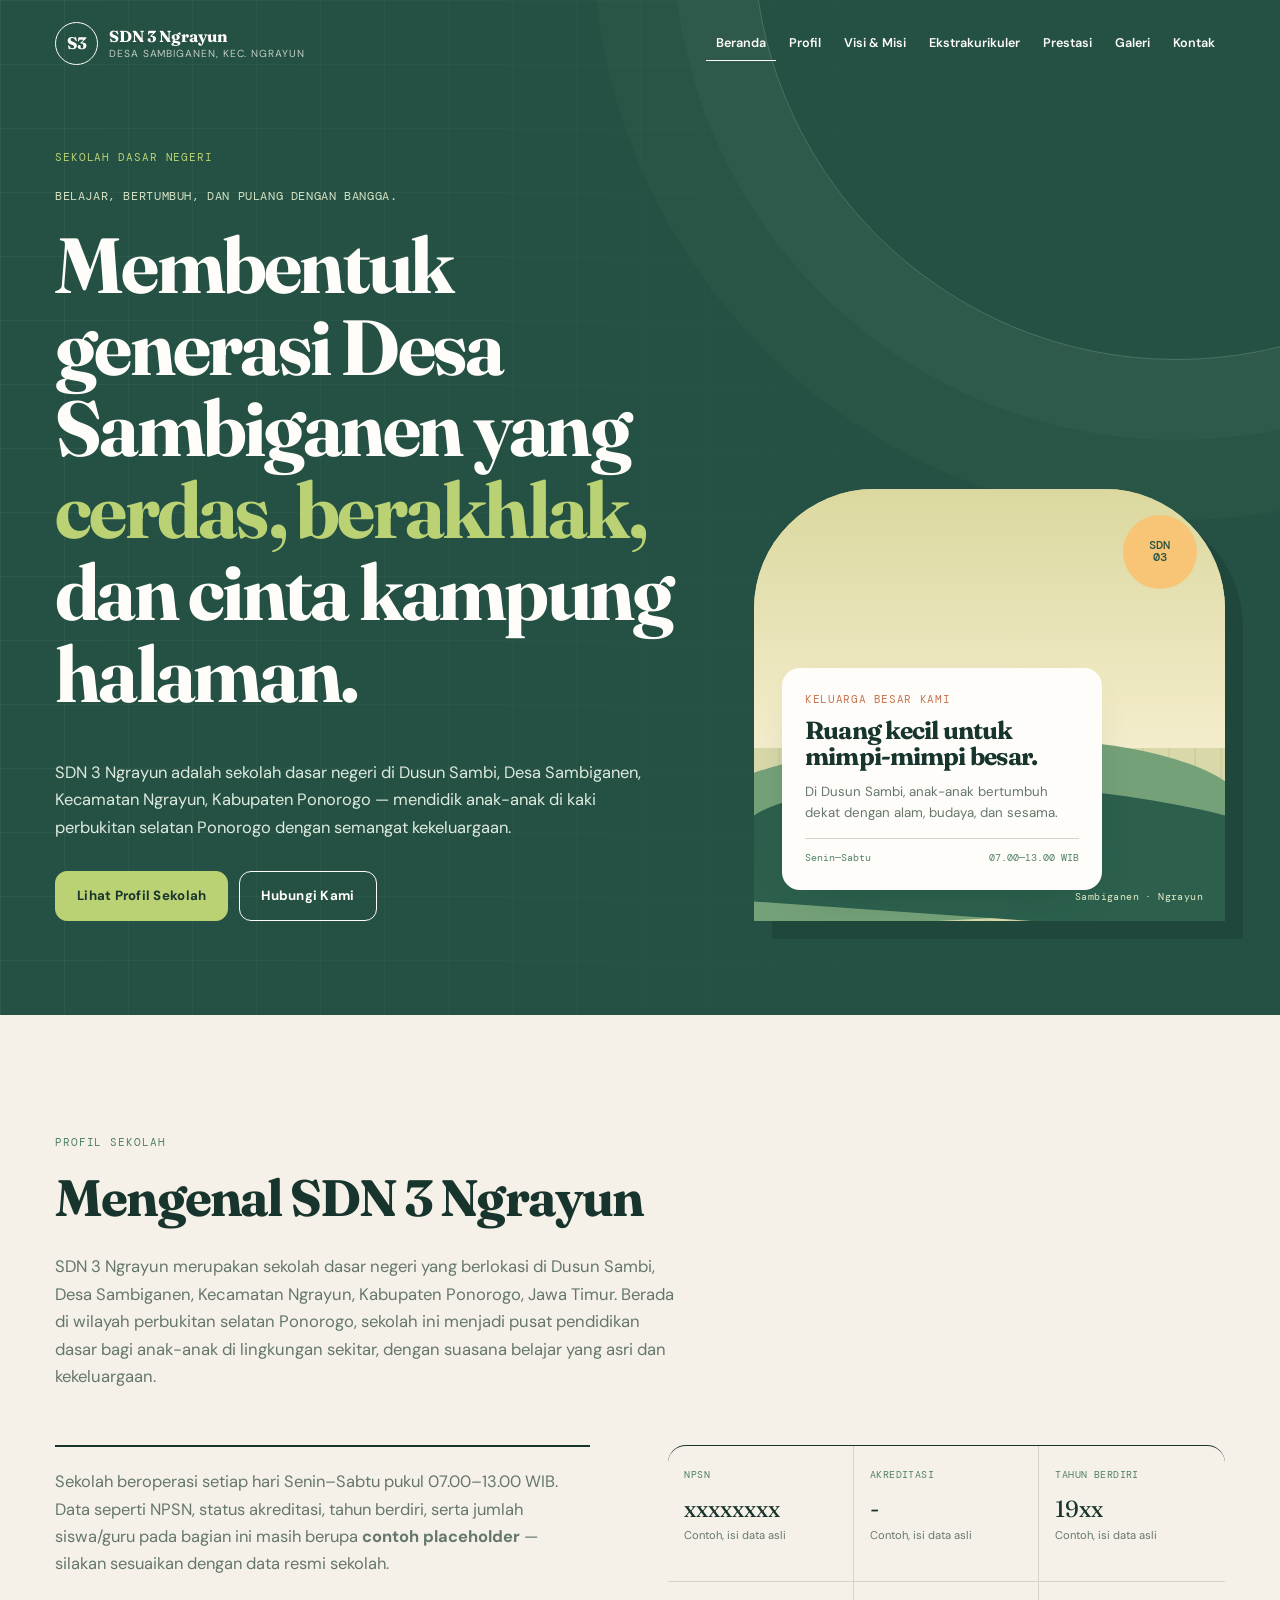
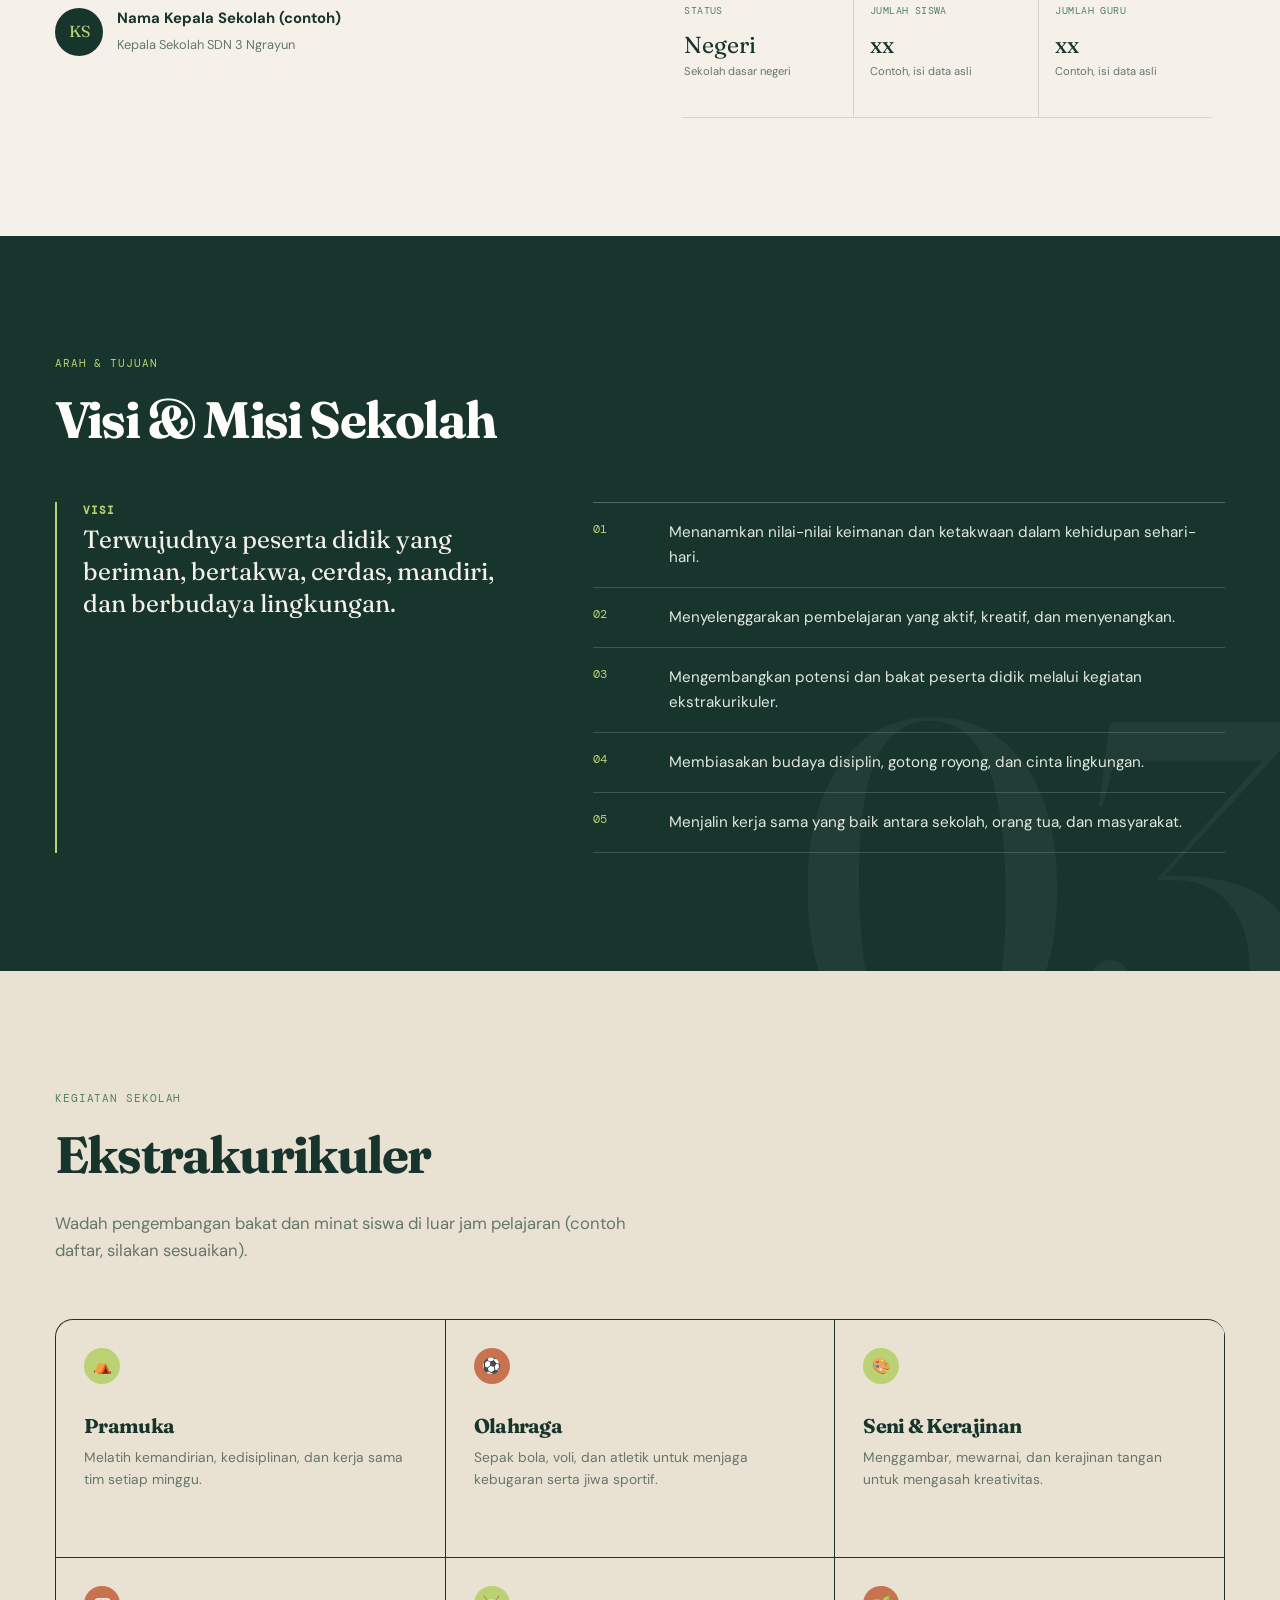
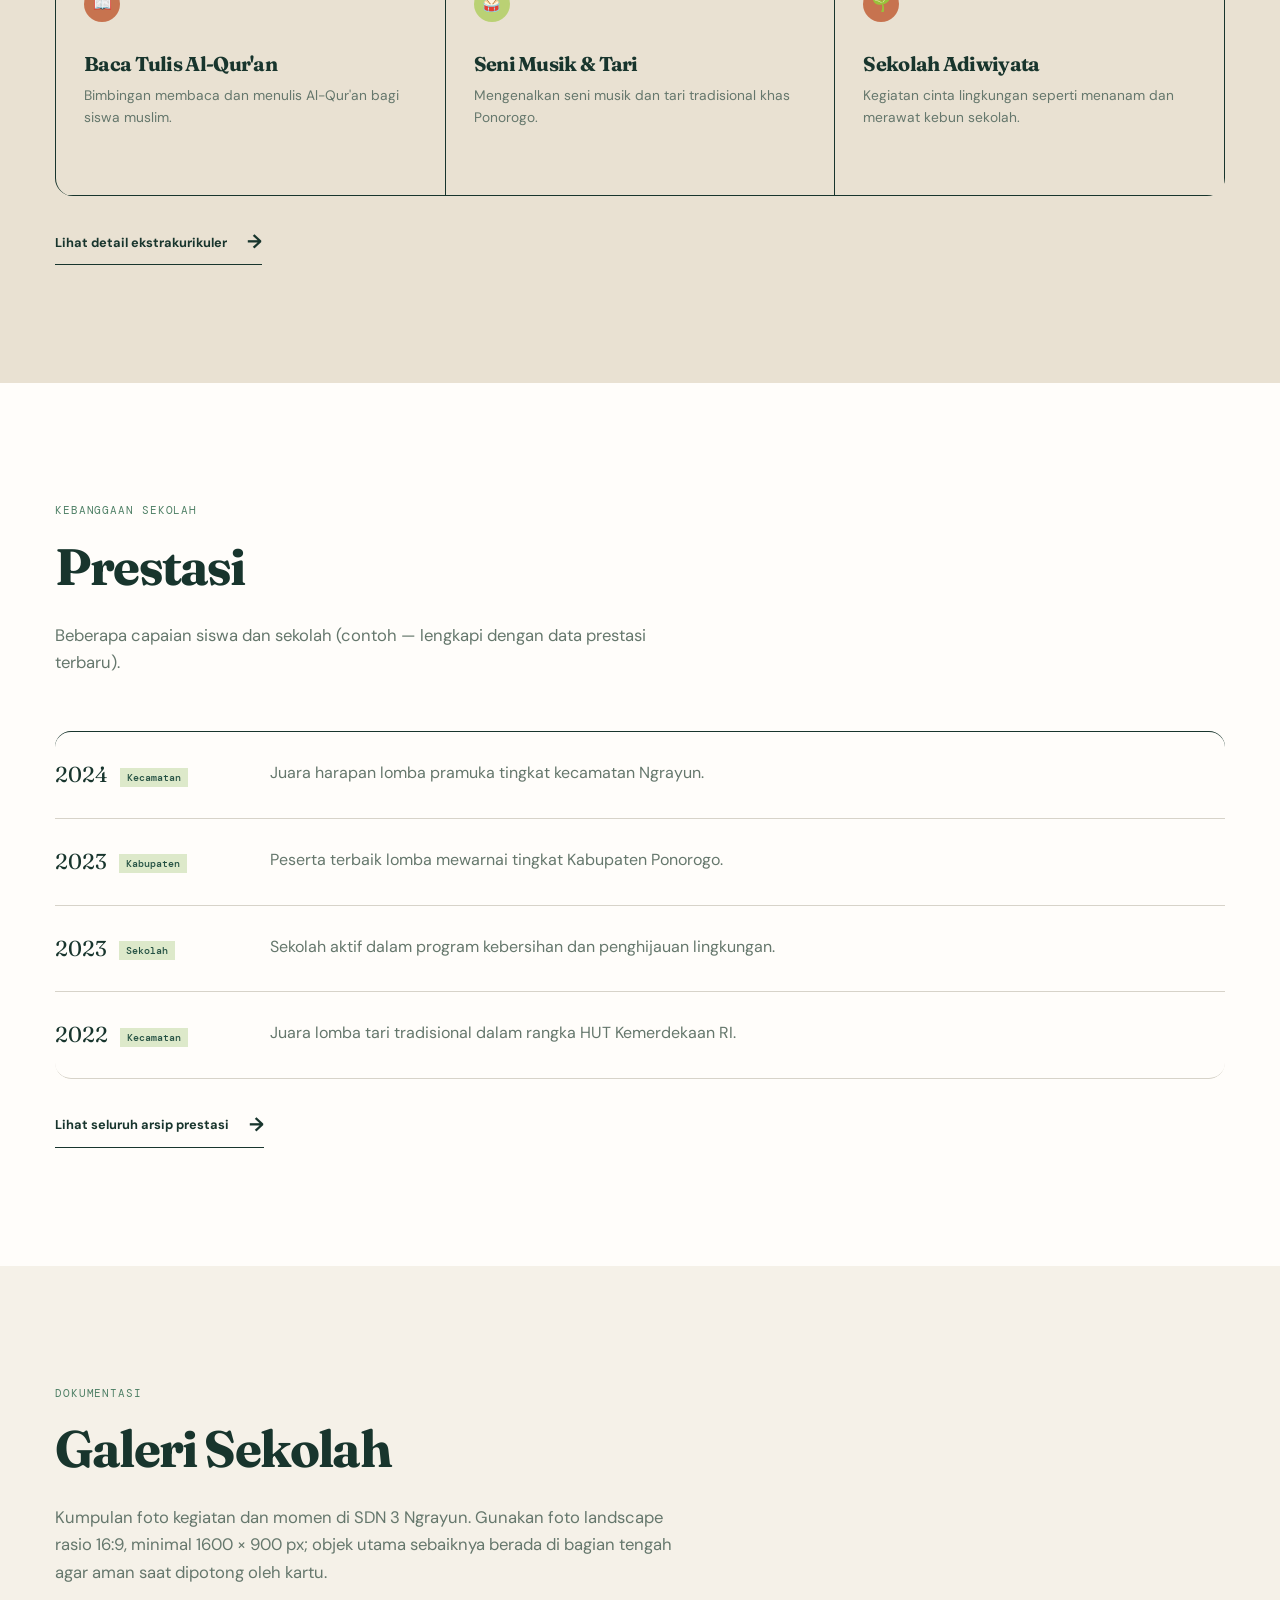
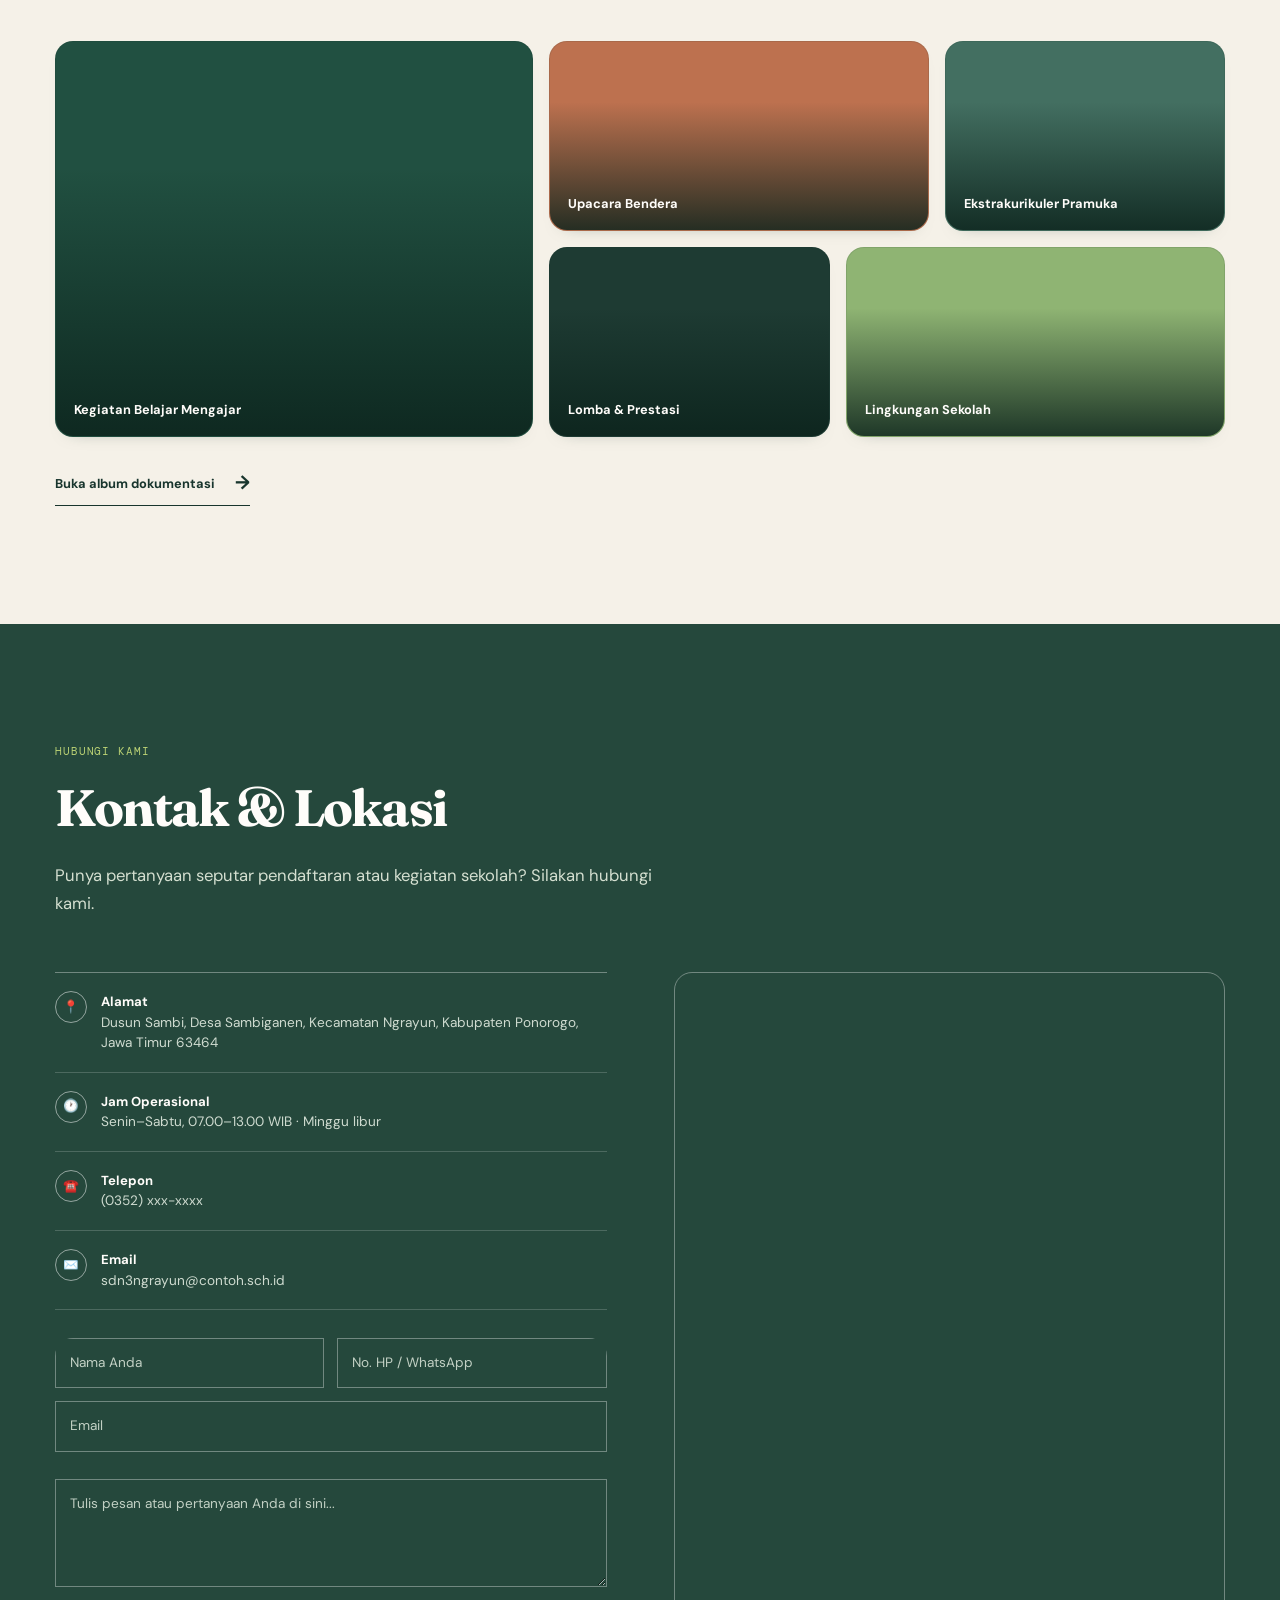
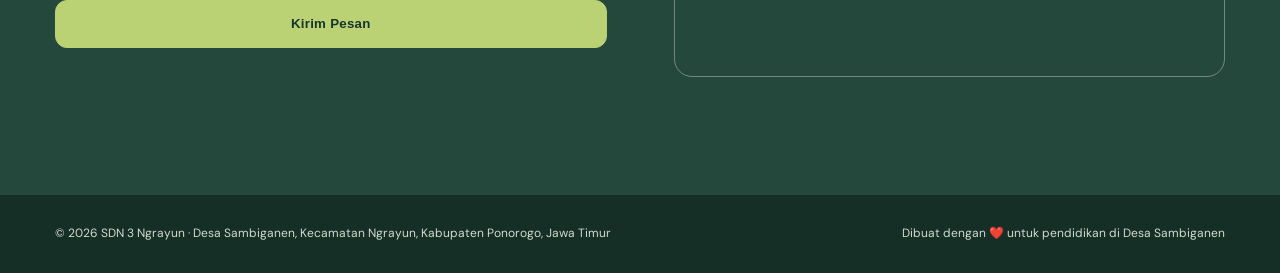
==== index.html @ c3aa2acf "sdn3ngrayun commit" ====
<!DOCTYPE html>
<html lang="id">
<head>
  <meta charset="UTF-8">
  <meta name="viewport" content="width=device-width, initial-scale=1.0">
  <title>SDN 3 Ngrayun </title>
  <meta name="description" content="Website profil resmi SD Negeri 3 Ngrayun, Desa Sambiganen, Kecamatan Ngrayun, Kabupaten Ponorogo, Jawa Timur.">
  <link rel="stylesheet" href="css/style.css">
</head>
<body>

<a href="#konten" class="skip-link">Lompat ke konten utama</a>

<!-- ============ HEADER ============ -->
<header id="siteHeader">
  <div class="nav-wrap">
    <a href="#home" class="brand">
      <span class="logo">S3</span>
      <span class="brand-text">
        <strong data-content="school.name">SDN 3 Ngrayun</strong>
        <span data-content="school.location">Desa Sambiganen, Kec. Ngrayun</span>
      </span>
    </a>
    <nav class="main-nav" id="mainNav">
      <ul>
        <li><a href="#home">Beranda</a></li>
        <li><a href="#profil">Profil</a></li>
        <li><a href="#visimisi">Visi &amp; Misi</a></li>
        <li><a href="#ekskul">Ekstrakurikuler</a></li>
        <li><a href="#prestasi">Prestasi</a></li>
        <li><a href="#galeri">Galeri</a></li>
        <li><a href="#kontak">Kontak</a></li>
      </ul>
    </nav>
    <button class="burger" id="burgerBtn" aria-label="Buka menu" aria-expanded="false" aria-controls="mainNav">
      <span></span><span></span><span></span>
    </button>
  </div>
</header>

<main id="konten">

  <!-- ============ HERO ============ -->
  <section class="hero" id="home">
    <div class="hero-inner">
      <div class="hero-copy reveal">
        <span class="eyebrow">Sekolah Dasar Negeri</span>
        <p class="hero-kicker">Belajar, bertumbuh, dan pulang dengan bangga.</p>
        <h1>Membentuk generasi Desa Sambiganen yang <em>cerdas, berakhlak,</em> dan cinta kampung halaman.</h1>
        <p class="lead">SDN 3 Ngrayun adalah sekolah dasar negeri di Dusun Sambi, Desa Sambiganen, Kecamatan Ngrayun, Kabupaten Ponorogo — mendidik anak-anak di kaki perbukitan selatan Ponorogo dengan semangat kekeluargaan.</p>
        <div class="hero-cta">
          <a href="#profil" class="btn btn-primary">Lihat Profil Sekolah</a>
          <a href="#kontak" class="btn btn-outline">Hubungi Kami</a>
        </div>
      </div>
      <div class="hero-scene reveal" aria-label="Ilustrasi suasana sekolah di perbukitan">
        <div class="sun">SDN<br>03</div>
        <div class="hero-card">
          <span class="card-label">Keluarga besar kami</span>
          <h3>Ruang kecil untuk mimpi-mimpi besar.</h3>
          <p>Di Dusun Sambi, anak-anak bertumbuh dekat dengan alam, budaya, dan sesama.</p>
          <div class="quick-facts">
            <span>Senin—Sabtu</span><span>07.00—13.00 WIB</span>
          </div>
        </div>
        <div class="hill hill-back"></div>
        <div class="hill hill-front"></div>
        <span class="scene-note">Sambiganen · Ngrayun</span>
      </div>
    </div>
    <svg class="ridge" viewBox="0 0 1440 110" preserveAspectRatio="none" aria-hidden="true">
      <path d="M0,80 C160,20 320,100 480,60 C640,20 800,90 960,55 C1120,20 1280,85 1440,50 L1440,110 L0,110 Z" fill="#f5faf7"></path>
    </svg>
  </section>

  <!-- ============ PROFIL ============ -->
  <section class="profil" id="profil">
    <div class="wrap">
      <div class="section-head reveal">
        <span class="eyebrow">Profil Sekolah</span>
        <h2>Mengenal SDN 3 Ngrayun</h2>
        <p data-content="school.profile">SDN 3 Ngrayun merupakan sekolah dasar negeri yang berlokasi di Dusun Sambi, Desa Sambiganen, Kecamatan Ngrayun, Kabupaten Ponorogo, Jawa Timur. Berada di wilayah perbukitan selatan Ponorogo, sekolah ini menjadi pusat pendidikan dasar bagi anak-anak di lingkungan sekitar, dengan suasana belajar yang asri dan kekeluargaan.</p>
      </div>
      <div class="profil-grid">
        <div class="profil-text reveal">
          <p data-editable>Sekolah beroperasi setiap hari Senin–Sabtu pukul 07.00–13.00 WIB. Data seperti NPSN, status akreditasi, tahun berdiri, serta jumlah siswa/guru pada bagian ini masih berupa <strong>contoh placeholder</strong> — silakan sesuaikan dengan data resmi sekolah.</p>
          <div class="kepsek">
            <div class="avatar">KS</div>
            <div>
              <b data-editable data-content="school.principal">Nama Kepala Sekolah (contoh)</b>
              <span>Kepala Sekolah SDN 3 Ngrayun</span>
            </div>
          </div>
        </div>
        <div class="info-cards reveal">
          <div class="info-card"><div class="ic-label">NPSN</div><div class="ic-value" data-editable data-content="school.npsn">xxxxxxxx</div><div class="ic-sub">Contoh, isi data asli</div></div>
          <div class="info-card"><div class="ic-label">Akreditasi</div><div class="ic-value" data-editable data-content="school.accreditation">-</div><div class="ic-sub">Contoh, isi data asli</div></div>
          <div class="info-card"><div class="ic-label">Tahun Berdiri</div><div class="ic-value" data-editable data-content="school.established">19xx</div><div class="ic-sub">Contoh, isi data asli</div></div>
          <div class="info-card"><div class="ic-label">Status</div><div class="ic-value" data-content="school.status">Negeri</div><div class="ic-sub">Sekolah dasar negeri</div></div>
          <div class="info-card"><div class="ic-label">Jumlah Siswa</div><div class="ic-value" data-editable data-content="school.students">xx</div><div class="ic-sub">Contoh, isi data asli</div></div>
          <div class="info-card"><div class="ic-label">Jumlah Guru</div><div class="ic-value" data-editable data-content="school.teachers">xx</div><div class="ic-sub">Contoh, isi data asli</div></div>
        </div>
      </div>
    </div>
  </section>

  <!-- ============ VISI MISI ============ -->
  <section class="visimisi" id="visimisi">
    <div class="wrap">
      <div class="section-head reveal">
        <span class="eyebrow">Arah &amp; Tujuan</span>
        <h2>Visi &amp; Misi Sekolah</h2>
      </div>
      <div class="vm-grid">
        <div class="visi-box reveal">
          <h3>Visi</h3>
          <p data-editable data-content="school.vision">Terwujudnya peserta didik yang beriman, bertakwa, cerdas, mandiri, dan berbudaya lingkungan.</p>
        </div>
        <ul class="misi-list reveal">
          <li><span class="misi-num">01</span><p data-editable>Menanamkan nilai-nilai keimanan dan ketakwaan dalam kehidupan sehari-hari.</p></li>
          <li><span class="misi-num">02</span><p data-editable>Menyelenggarakan pembelajaran yang aktif, kreatif, dan menyenangkan.</p></li>
          <li><span class="misi-num">03</span><p data-editable>Mengembangkan potensi dan bakat peserta didik melalui kegiatan ekstrakurikuler.</p></li>
          <li><span class="misi-num">04</span><p data-editable>Membiasakan budaya disiplin, gotong royong, dan cinta lingkungan.</p></li>
          <li><span class="misi-num">05</span><p data-editable>Menjalin kerja sama yang baik antara sekolah, orang tua, dan masyarakat.</p></li>
        </ul>
      </div>
    </div>
  </section>

  <!-- ============ EKSTRAKURIKULER ============ -->
  <section class="ekskul" id="ekskul">
    <div class="wrap">
      <div class="section-head reveal">
        <span class="eyebrow">Kegiatan Sekolah</span>
        <h2>Ekstrakurikuler</h2>
        <p>Wadah pengembangan bakat dan minat siswa di luar jam pelajaran <span data-editable>(contoh daftar, silakan sesuaikan)</span>.</p>
      </div>
      <div class="ekskul-grid" data-extracurricular-grid="summary">
        <div class="ekskul-card reveal"><div class="ekskul-ic">⛺</div><h4>Pramuka</h4><p>Melatih kemandirian, kedisiplinan, dan kerja sama tim setiap minggu.</p></div>
        <div class="ekskul-card reveal"><div class="ekskul-ic">⚽</div><h4>Olahraga</h4><p>Sepak bola, voli, dan atletik untuk menjaga kebugaran serta jiwa sportif.</p></div>
        <div class="ekskul-card reveal"><div class="ekskul-ic">🎨</div><h4>Seni &amp; Kerajinan</h4><p>Menggambar, mewarnai, dan kerajinan tangan untuk mengasah kreativitas.</p></div>
        <div class="ekskul-card reveal"><div class="ekskul-ic">📖</div><h4>Baca Tulis Al-Qur'an</h4><p>Bimbingan membaca dan menulis Al-Qur'an bagi siswa muslim.</p></div>
        <div class="ekskul-card reveal"><div class="ekskul-ic">🥁</div><h4>Seni Musik &amp; Tari</h4><p>Mengenalkan seni musik dan tari tradisional khas Ponorogo.</p></div>
        <div class="ekskul-card reveal"><div class="ekskul-ic">🌱</div><h4>Sekolah Adiwiyata</h4><p>Kegiatan cinta lingkungan seperti menanam dan merawat kebun sekolah.</p></div>
      </div>
      <a class="section-link" href="ekstrakurikuler.html">Lihat detail ekstrakurikuler <span>→</span></a>
    </div>
  </section>

  <!-- ============ PRESTASI ============ -->
  <section class="prestasi" id="prestasi">
    <div class="wrap">
      <div class="section-head reveal">
        <span class="eyebrow">Kebanggaan Sekolah</span>
        <h2>Prestasi</h2>
        <p data-editable>Beberapa capaian siswa dan sekolah (contoh — lengkapi dengan data prestasi terbaru).</p>
      </div>
      <div class="prestasi-list reveal" data-achievement-preview="prestasi.achievements">
        <div class="prestasi-item">
          <div class="prestasi-year">2024 <span class="badge">Kecamatan</span></div>
        <p data-editable>Juara harapan lomba pramuka tingkat kecamatan Ngrayun.</p>
        </div>
        <div class="prestasi-item">
          <div class="prestasi-year">2023 <span class="badge">Kabupaten</span></div>
          <p data-editable>Peserta terbaik lomba mewarnai tingkat Kabupaten Ponorogo.</p>
        </div>
        <div class="prestasi-item">
          <div class="prestasi-year">2023 <span class="badge">Sekolah</span></div>
          <p data-editable>Sekolah aktif dalam program kebersihan dan penghijauan lingkungan.</p>
        </div>
        <div class="prestasi-item">
          <div class="prestasi-year">2022 <span class="badge">Kecamatan</span></div>
          <p data-editable>Juara lomba tari tradisional dalam rangka HUT Kemerdekaan RI.</p>
        </div>
      </div>
      <a class="section-link" href="prestasi.html">Lihat seluruh arsip prestasi <span>→</span></a>
    </div>
  </section>

  <!-- ============ GALERI ============ -->
  <section class="galeri" id="galeri">
    <div class="wrap">
      <div class="section-head reveal">
        <span class="eyebrow">Dokumentasi</span>
        <h2>Galeri Sekolah</h2>
        <p>Kumpulan foto kegiatan dan momen di SDN 3 Ngrayun. <span data-editable>Gunakan foto landscape rasio 16:9, minimal 1600 × 900 px; objek utama sebaiknya berada di bagian tengah agar aman saat dipotong oleh kartu.</span></p>
      </div>
      <div class="galeri-grid reveal">
        <div class="g-item g1" data-detail-card data-card-title="Kegiatan Belajar Mengajar" data-card-detail="Ruang untuk menyimpan foto kegiatan belajar di kelas, kerja kelompok, dan momen literasi siswa." role="button" tabindex="0" aria-label="Buka detail Kegiatan Belajar Mengajar"><span>Kegiatan Belajar Mengajar</span></div>
        <div class="g-item g2" data-detail-card data-card-title="Upacara Bendera" data-card-detail="Dokumentasi upacara rutin, peringatan hari besar, dan pembiasaan disiplin di sekolah." role="button" tabindex="0" aria-label="Buka detail Upacara Bendera"><span>Upacara Bendera</span></div>
        <div class="g-item g3" data-detail-card data-card-title="Ekstrakurikuler Pramuka" data-card-detail="Simpan foto kegiatan latihan, jelajah, permainan kelompok, dan pembelajaran karakter." role="button" tabindex="0" aria-label="Buka detail Ekstrakurikuler Pramuka"><span>Ekstrakurikuler Pramuka</span></div>
        <div class="g-item g4" data-detail-card data-card-title="Lomba &amp; Prestasi" data-card-detail="Tempat untuk menampilkan dokumentasi lomba, penyerahan penghargaan, serta karya siswa." role="button" tabindex="0" aria-label="Buka detail Lomba dan Prestasi"><span>Lomba &amp; Prestasi</span></div>
        <div class="g-item g5" data-detail-card data-card-title="Lingkungan Sekolah" data-card-detail="Dokumentasi kebun, halaman, kerja bakti, dan suasana sekolah yang asri." role="button" tabindex="0" aria-label="Buka detail Lingkungan Sekolah"><span>Lingkungan Sekolah</span></div>
      </div>
      <a class="section-link" href="album.html">Buka album dokumentasi <span>→</span></a>
    </div>
  </section>

  <!-- ============ KONTAK ============ -->
  <section class="kontak" id="kontak">
    <div class="wrap">
      <div class="section-head reveal">
        <span class="eyebrow">Hubungi Kami</span>
        <h2>Kontak &amp; Lokasi</h2>
        <p style="color:#c9ddd2;">Punya pertanyaan seputar pendaftaran atau kegiatan sekolah? Silakan hubungi kami.</p>
      </div>
      <div class="kontak-grid">
        <div class="reveal">
          <ul class="kontak-info">
            <li><div class="kontak-ic">📍</div><div><b>Alamat</b><span data-content="school.address">Dusun Sambi, Desa Sambiganen, Kecamatan Ngrayun, Kabupaten Ponorogo, Jawa Timur 63464</span></div></li>
            <li><div class="kontak-ic">🕐</div><div><b>Jam Operasional</b><span data-content="school.hours">Senin–Sabtu, 07.00–13.00 WIB · Minggu libur</span></div></li>
            <li><div class="kontak-ic">☎️</div><div><b>Telepon</b><span data-editable data-content="school.phone">(0352) xxx-xxxx</span></div></li>
            <li><div class="kontak-ic">✉️</div><div><b>Email</b><span data-editable data-content="school.email">sdn3ngrayun@contoh.sch.id</span></div></li>
          </ul>
          <form class="contact-form" id="contactForm">
            <div class="form-row">
              <input type="text" placeholder="Nama Anda" required>
              <input type="tel" placeholder="No. HP / WhatsApp" required>
            </div>
            <input type="email" placeholder="Email" required style="margin-bottom:14px;">
            <textarea placeholder="Tulis pesan atau pertanyaan Anda di sini..." required></textarea>
            <button type="submit" class="btn btn-primary" style="width:100%;">Kirim Pesan</button>
            <div class="form-msg" id="formMsg" role="status" aria-live="polite"></div>
          </form>
        </div>
        <div class="map-frame reveal">
          <iframe
            src="https://www.google.com/maps?q=-8.1081294,111.4311927&z=16&output=embed"
            loading="lazy"
            referrerpolicy="no-referrer-when-downgrade"
            title="Lokasi SDN 3 Ngrayun di Google Maps">
          </iframe>
        </div>
      </div>
    </div>
  </section>

</main>

<!-- ============ FOOTER ============ -->
<footer>
  <div class="footer-wrap">
    <span>© <span id="year"></span> SDN 3 Ngrayun · Desa Sambiganen, Kecamatan Ngrayun, Kabupaten Ponorogo, Jawa Timur</span>
    <span>Dibuat dengan ❤️ untuk pendidikan di Desa Sambiganen</span>
  </div>
</footer>

<button class="to-top" id="toTop" aria-label="Kembali ke atas">↑</button>

<script src="js/content.js"></script>
<script src="js/script.js"></script>
<script src="js/detail-card.js"></script>

</body>
</html>
---- css/style.css ----
@import url('https://fonts.googleapis.com/css2?family=DM+Mono:wght@400;500&family=DM+Sans:opsz,wght@9..40,400;9..40,500;9..40,600;9..40,700&family=Fraunces:opsz,wght@9..144,500;9..144,600;9..144,700&display=swap');

:root { --ink:#18352d; --forest:#245143; --leaf:#4f8066; --lime:#bad174; --paper:#f5f1e8; --paper-deep:#e9e1d2; --white:#fffdfa; --clay:#c7734f; --muted:#65776c; --line:#d7d3c9; --radius:3px; --max:1170px; --shadow:0 18px 45px -28px rgba(24,53,45,.42); }
* { box-sizing:border-box; } html { scroll-behavior:smooth; } body { margin:0; background:var(--paper); color:var(--ink); font-family:'DM Sans',sans-serif; font-size:16px; line-height:1.65; } a { color:inherit; text-decoration:none; } ul { list-style:none; margin:0; padding:0; } p { margin:0 0 1rem; } h1,h2,h3,h4 { font-family:'Fraunces',Georgia,serif; line-height:1.05; letter-spacing:-.035em; margin:0 0 .55em; color:var(--ink); } h1 { font-size:clamp(2.9rem,6.1vw,5.4rem); } h2 { font-size:clamp(2.15rem,4vw,3.55rem); } h3 { font-size:1.4rem; } h4 { font-size:1.2rem; } code { font-family:'DM Mono',monospace; font-size:.85em; } .wrap { width:min(var(--max),100%); margin:auto; } section { padding:118px 28px; position:relative; } .skip-link { position:fixed; top:-100px; left:16px; z-index:1000; background:var(--lime); color:var(--ink); padding:10px 14px; } .skip-link:focus { top:0; } :focus-visible { outline:3px solid var(--clay); outline-offset:3px; }

/* Header */
header { position:fixed; z-index:100; top:0; left:0; right:0; padding:22px 28px; transition:.3s ease; color:var(--white); }
header.scrolled { padding:10px 28px; color:var(--ink); background:rgba(255,253,250,.94); box-shadow:0 4px 20px rgba(24,53,45,.08); backdrop-filter:blur(12px); }
.nav-wrap { max-width:var(--max); margin:auto; display:flex; align-items:center; justify-content:space-between; gap:24px; }.brand { display:flex; align-items:center; gap:11px; }.logo { width:43px; height:43px; border:1px solid currentColor; display:grid; place-items:center; border-radius:50%; font-family:'Fraunces',serif; font-weight:700; letter-spacing:-.08em; font-size:1.05rem; }.brand-text { line-height:1.05; }.brand-text strong { display:block; font-family:'Fraunces',serif; font-size:1rem; }.brand-text span { display:block; margin-top:4px; opacity:.72; font-size:.64rem; text-transform:uppercase; letter-spacing:.09em; } nav.main-nav ul { display:flex; gap:3px; } nav.main-nav a { display:block; padding:7px 10px; font-size:.79rem; font-weight:600; border-bottom:1px solid transparent; } nav.main-nav a:hover,nav.main-nav a.active { border-color:currentColor; }.burger { display:none; width:42px; height:42px; padding:9px; border:1px solid currentColor; background:transparent; color:inherit; cursor:pointer; }.burger span { height:2px; background:currentColor; display:block; margin:4px 0; transition:.2s; }.burger.open span:nth-child(1) { transform:translateY(6px) rotate(45deg); }.burger.open span:nth-child(2) { opacity:0; }.burger.open span:nth-child(3) { transform:translateY(-6px) rotate(-45deg); }

/* Shared language */
.eyebrow { display:flex; align-items:center; font-family:'DM Mono',monospace; font-size:.7rem; letter-spacing:.08em; text-transform:uppercase; color:var(--leaf); margin-bottom:20px; }.section-head { max-width:725px; margin-bottom:55px; }.section-head p { max-width:620px; color:var(--muted); font-size:1.04rem; }.btn { display:inline-flex; justify-content:center; align-items:center; border:1px solid currentColor; padding:13px 21px; min-height:48px; font-size:.83rem; font-weight:700; letter-spacing:.02em; transition:.2s ease; }.btn-primary { background:var(--lime); border-color:var(--lime); color:var(--ink); }.btn-primary:hover { background:var(--white); border-color:var(--white); transform:translateY(-2px); }.btn-outline { color:var(--white); }.btn-outline:hover { background:var(--white); color:var(--ink); }

/* Hero */
.hero { min-height:720px; display:flex; align-items:center; overflow:hidden; padding:148px 28px 94px; color:var(--white); background:var(--forest); isolation:isolate; }.hero:before { content:''; position:absolute; inset:0; z-index:-1; opacity:.38; background-image:linear-gradient(rgba(255,255,255,.12) 1px,transparent 1px),linear-gradient(90deg,rgba(255,255,255,.12) 1px,transparent 1px); background-size:64px 64px; mask-image:linear-gradient(90deg,black,transparent 75%); }.hero:after { content:''; position:absolute; width:66vw; height:66vw; max-width:900px; max-height:900px; right:-25vw; top:-38vw; z-index:-1; border:1px solid rgba(255,255,255,.18); border-radius:50%; box-shadow:0 0 0 80px rgba(255,255,255,.025),0 0 0 160px rgba(255,255,255,.025); }.hero-inner { width:min(var(--max),100%); margin:auto; display:grid; grid-template-columns:1.14fr .86fr; align-items:center; gap:75px; }.hero .eyebrow { color:var(--lime); }.hero-kicker { font-family:'DM Mono',monospace; font-size:.76rem; text-transform:uppercase; letter-spacing:.05em; color:#d6e2c5; margin-bottom:18px; }.hero h1 { max-width:710px; color:var(--white); }.hero h1 em { color:var(--lime); font-style:normal; }.hero .lead { max-width:600px; color:#deeadf; font-size:1.03rem; }.hero-cta { display:flex; flex-wrap:wrap; gap:11px; margin-top:30px; }
.hero-scene { min-height:432px; position:relative; overflow:hidden; background:#d8d8a9; border-radius:120px 120px 0 0; align-self:end; box-shadow:18px 18px 0 rgba(0,0,0,.12); }.hero-scene:before { content:''; position:absolute; inset:0; background:linear-gradient(180deg,#dbd89f 0%,#f4edcc 60%,transparent 60%),repeating-linear-gradient(90deg,transparent 0 24px,rgba(36,81,67,.08) 25px 26px); }.sun { position:absolute; z-index:2; right:28px; top:26px; height:74px; width:74px; border-radius:50%; background:#f8c576; color:var(--forest); display:grid; align-content:center; text-align:center; line-height:1.05; font-family:'DM Mono',monospace; font-size:.72rem; font-weight:500; }.hill { position:absolute; border-radius:50% 50% 0 0; bottom:0; }.hill-back { left:-20%; width:125%; height:42%; background:#75a178; transform:rotate(-3deg); }.hill-front { right:-22%; width:125%; height:31%; background:#2c604d; transform:rotate(4deg); }.hero-card { position:absolute; z-index:3; left:28px; bottom:31px; width:min(320px,calc(100% - 56px)); padding:23px; color:var(--ink); background:var(--white); box-shadow:var(--shadow); }.card-label { display:block; font-family:'DM Mono',monospace; text-transform:uppercase; font-size:.66rem; letter-spacing:.06em; color:var(--clay); margin-bottom:8px; }.hero-card h3 { font-size:1.55rem; }.hero-card p { font-size:.83rem; line-height:1.55; margin-bottom:15px; color:var(--muted); }.quick-facts { padding-top:11px; border-top:1px solid var(--line); display:flex; justify-content:space-between; gap:6px; font-family:'DM Mono',monospace; font-size:.62rem; color:var(--leaf); }.scene-note { position:absolute; z-index:2; right:22px; bottom:15px; color:#e4edc9; font-family:'DM Mono',monospace; font-size:.63rem; letter-spacing:.04em; }.ridge { display:none; }

/* Profile */
.profil { background:var(--paper); }.profil-grid { display:grid; grid-template-columns:1fr 1.04fr; gap:78px; align-items:start; }.profil-text { border-top:2px solid var(--ink); padding-top:21px; }.profil-text p { color:var(--muted); font-size:1.03rem; }.kepsek { margin-top:29px; display:flex; align-items:center; gap:14px; }.kepsek .avatar { width:48px; height:48px; border-radius:50%; display:grid; place-items:center; font-family:'Fraunces',serif; background:var(--ink); color:var(--lime); }.kepsek b { display:block; font-size:.93rem; }.kepsek span { font-size:.8rem; color:var(--muted); }.info-cards { border-top:1px solid var(--ink); display:grid; grid-template-columns:repeat(3,1fr); }.info-card { min-height:136px; padding:20px 16px; border-right:1px solid var(--line); border-bottom:1px solid var(--line); }.info-card:nth-child(3n) { border-right:0; }.info-card:hover { background:var(--white); }.ic-label { font-family:'DM Mono',monospace; font-size:.65rem; text-transform:uppercase; letter-spacing:.04em; color:var(--leaf); }.ic-value { margin-top:13px; font-family:'Fraunces',serif; color:var(--ink); font-size:1.45rem; line-height:1; }.ic-sub { margin-top:8px; font-size:.7rem; color:var(--muted); line-height:1.4; }

/* Visi */
.visimisi { overflow:hidden; color:var(--white); background:var(--ink); }.visimisi:after { content:'03'; position:absolute; right:-.06em; bottom:-.32em; color:rgba(255,255,255,.04); font-family:'Fraunces',serif; font-size:30rem; line-height:1; }.visimisi .wrap { position:relative; z-index:1; }.visimisi h2 { color:var(--white); }.visimisi .eyebrow { color:var(--lime); }.vm-grid { display:grid; grid-template-columns:.84fr 1.16fr; gap:80px; }.visi-box { border-left:2px solid var(--lime); padding:3px 0 3px 26px; }.visi-box h3 { color:var(--lime); font-family:'DM Mono',monospace; font-size:.7rem; text-transform:uppercase; letter-spacing:.08em; }.visi-box p { color:#f4f1e8; font-family:'Fraunces',serif; font-size:1.55rem; line-height:1.3; }.visi-box small { font-family:'DM Sans',sans-serif!important; color:#aabdb3!important; }.misi-list { border-top:1px solid rgba(255,255,255,.25); }.misi-list li { display:grid; grid-template-columns:58px 1fr; gap:18px; padding:17px 0; border-bottom:1px solid rgba(255,255,255,.16); }.misi-num { color:var(--lime); font-family:'DM Mono',monospace; font-size:.75rem; }.misi-list p { margin:0; color:#e3e8df; font-size:.95rem; }

/* Activities and achievement */
.ekskul { background:var(--paper-deep); }.ekskul-grid { display:grid; grid-template-columns:repeat(3,1fr); border-top:1px solid var(--ink); border-left:1px solid var(--ink); }.ekskul-card { min-height:238px; padding:28px; border-right:1px solid var(--ink); border-bottom:1px solid var(--ink); transition:.25s ease; }.ekskul-card:hover { background:var(--ink); transform:translateY(-5px); }.ekskul-card:hover h4,.ekskul-card:hover p { color:var(--white); }.ekskul-ic { width:36px; height:36px; margin-bottom:31px; display:grid; place-items:center; background:var(--lime); color:var(--ink); border-radius:50%; font-size:.95rem; }.ekskul-card:nth-child(2n) .ekskul-ic { background:var(--clay); color:var(--white); }.ekskul-card h4 { font-size:1.25rem; }.ekskul-card p { margin:0; color:var(--muted); font-size:.86rem; line-height:1.55; }.prestasi { background:var(--white); }.prestasi-list { border-top:1px solid var(--ink); }.prestasi-item { display:grid; grid-template-columns:185px 1fr; gap:30px; padding:25px 14px 25px 0; border-bottom:1px solid var(--line); transition:.2s; }.prestasi-item:hover { padding-left:15px; background:var(--paper); }.prestasi-year { font-family:'Fraunces',serif; font-size:1.35rem; }.prestasi-item p { margin:3px 0 0; color:var(--muted); }.badge { margin-left:7px; padding:3px 7px; color:var(--forest); background:#dde9ca; font:500 .62rem 'DM Mono',monospace; vertical-align:middle; }

/* Gallery */
.galeri { background:var(--paper); }.galeri-grid { display:grid; grid-template-columns:repeat(12,1fr); grid-template-rows:190px 190px; gap:16px; }.g-item { min-height:0; position:relative; overflow:hidden; display:flex; align-items:flex-end; padding:18px; color:var(--white); background-size:cover; background-position:center; isolation:isolate; border:1px solid rgba(24,53,45,.12); box-shadow:0 8px 18px -16px rgba(24,53,45,.55); transition:.25s; }.g-item:after { content:''; position:absolute; inset:0; z-index:-1; background:linear-gradient(0deg,rgba(11,34,27,.85),transparent 68%); }.g-item:hover { transform:translateY(-5px); box-shadow:var(--shadow); }.g1 { grid-column:span 5; grid-row:span 2; background-color:#215041; }.g2 { grid-column:span 4; background-color:#bd714f; }.g3 { grid-column:span 3; background-color:#436f61; }.g4 { grid-column:span 3; background-color:#1e3b33; }.g5 { grid-column:span 4; background-color:#8fb473; }.g-item span { font-size:.8rem; font-weight:700; line-height:1.25; }

/* Contact & footer */
.kontak { background:#25483c; color:var(--white); }.kontak h2 { color:var(--white); }.kontak .eyebrow { color:var(--lime); }.kontak .section-head p { color:#d4dfd0!important; }.kontak-grid { display:grid; grid-template-columns:1fr 1fr; gap:67px; }.kontak-info { border-top:1px solid rgba(255,255,255,.35); }.kontak-info li { display:flex; gap:14px; padding:18px 0; border-bottom:1px solid rgba(255,255,255,.18); }.kontak-ic { width:32px; flex:0 0 32px; height:32px; display:grid; place-items:center; border:1px solid rgba(255,255,255,.5); border-radius:50%; font-size:.78rem; }.kontak-info b { display:block; font-size:.82rem; }.kontak-info span { display:block; color:#cfdbd0; font-size:.85rem; line-height:1.5; }.contact-form { margin-top:28px; display:grid; gap:13px; }.form-row { display:grid; grid-template-columns:1fr 1fr; gap:13px; }.contact-form input,.contact-form textarea { width:100%; padding:13px 14px; border:1px solid rgba(255,255,255,.35); border-radius:0; background:transparent; color:var(--white); font:inherit; font-size:.85rem; }.contact-form input::placeholder,.contact-form textarea::placeholder { color:#c2d0c4; }.contact-form textarea { min-height:108px; resize:vertical; }.contact-form .btn { width:100%; }.form-msg { min-height:1.3em; color:var(--lime); font-size:.8rem; }.map-frame { min-height:100%; overflow:hidden; border:1px solid rgba(255,255,255,.36); filter:saturate(.65) contrast(.95); }.map-frame iframe { display:block; width:100%; min-height:405px; height:100%; border:0; } footer { padding:29px 28px; color:#d2dad1; background:#152f27; font-size:.75rem; }.footer-wrap { max-width:var(--max); margin:auto; display:flex; justify-content:space-between; gap:15px; }.to-top { position:fixed; z-index:80; right:22px; bottom:22px; width:44px; height:44px; border:0; border-radius:50%; color:var(--ink); background:var(--lime); font-size:1.2rem; cursor:pointer; opacity:0; pointer-events:none; transform:translateY(12px); transition:.2s; }.to-top.show { opacity:1; pointer-events:auto; transform:none; }.to-top:hover { transform:translateY(-3px); }

.reveal { opacity:0; transform:translateY(20px); transition:opacity .7s ease,transform .7s ease; }.reveal.in { opacity:1; transform:none; } @media (prefers-reduced-motion:reduce) { html { scroll-behavior:auto; }.reveal { opacity:1; transform:none; transition:none; } }

@media (max-width:920px) { nav.main-nav { position:fixed; top:0; right:0; width:min(78vw,330px); height:100vh; padding:90px 22px; background:var(--white); color:var(--ink); transform:translateX(110%); transition:.25s; box-shadow:-8px 0 25px rgba(0,0,0,.12); } nav.main-nav.open { transform:none; } nav.main-nav ul { flex-direction:column; } nav.main-nav a { padding:12px 0; font-size:.95rem; }.burger { display:block; }.hero { padding-top:125px; }.hero-inner,.profil-grid,.vm-grid,.kontak-grid { grid-template-columns:1fr; }.hero-inner { gap:46px; }.hero-scene { width:min(490px,100%); justify-self:end; }.profil-grid,.vm-grid { gap:48px; }.ekskul-grid { grid-template-columns:repeat(2,1fr); }.galeri-grid { grid-template-columns:repeat(2,1fr); grid-template-rows:190px 160px 160px; }.g1 { grid-column:span 2; grid-row:auto; }.g2,.g3,.g4,.g5 { grid-column:auto; } .map-frame { min-height:350px; } }
@media (max-width:580px) { section { padding:82px 20px; } header,header.scrolled { padding-left:20px; padding-right:20px; }.brand-text span { display:none; } .hero { min-height:auto; padding:116px 20px 72px; }.hero h1 { font-size:clamp(2.65rem,13vw,3.4rem); }.hero-scene { min-height:355px; }.hero-card { left:18px; bottom:20px; width:calc(100% - 36px); }.hero-cta { display:grid; }.hero-cta .btn { width:100%; }.section-head { margin-bottom:39px; }.info-cards { grid-template-columns:1fr 1fr; }.info-card:nth-child(3n) { border-right:1px solid var(--line); }.info-card:nth-child(2n) { border-right:0; }.ekskul-grid { grid-template-columns:1fr; }.ekskul-card { min-height:190px; }.ekskul-ic { margin-bottom:20px; }.prestasi-item { grid-template-columns:1fr; gap:4px; }.galeri-grid { grid-template-columns:1fr; grid-template-rows:none; grid-auto-rows:170px; gap:12px; }.g1,.g2,.g3,.g4,.g5 { grid-column:auto; grid-row:auto; }.form-row { grid-template-columns:1fr; }.footer-wrap { display:grid; text-align:center; }.quick-facts { font-size:.57rem; } }

/* Detail pages */
.section-link { display:inline-flex; align-items:center; gap:20px; margin-top:30px; padding-bottom:6px; border-bottom:1px solid var(--ink); font-size:.8rem; font-weight:700; }.section-link span { font-size:1.2rem; transition:transform .2s; }.section-link:hover span { transform:translateX(5px); }
.inner-page { background:var(--paper); }.inner-page header { color:var(--ink); background:rgba(255,253,250,.94); box-shadow:0 4px 20px rgba(24,53,45,.08); }.page-hero { padding:184px 28px 88px; background:var(--paper-deep); overflow:hidden; }.page-hero .wrap { position:relative; }.page-hero:after { content:'S3'; position:absolute; right:5vw; top:80px; color:rgba(36,81,67,.08); font:700 clamp(12rem,28vw,25rem) 'Fraunces',serif; letter-spacing:-.12em; }.page-hero h1 { position:relative; max-width:820px; font-size:clamp(3.1rem,6.4vw,5.8rem); }.page-hero p:not(.page-number) { max-width:610px; position:relative; color:var(--muted); font-size:1.05rem; }.page-number { position:relative; margin:0 0 13px; color:var(--clay); font:500 .7rem 'DM Mono',monospace; letter-spacing:.09em; }.page-content { padding-top:75px; }.detail-grid { display:grid; grid-template-columns:repeat(3,1fr); border-top:1px solid var(--ink); border-left:1px solid var(--ink); }.detail-card { position:relative; min-height:370px; padding:29px; background:var(--white); border-right:1px solid var(--ink); border-bottom:1px solid var(--ink); transition:.25s; }.detail-card:hover { z-index:1; background:var(--lime); transform:translate(-5px,-5px); box-shadow:8px 8px 0 var(--ink); }.detail-index { position:absolute; top:24px; right:26px; color:var(--leaf); font:.7rem 'DM Mono',monospace; }.detail-icon { width:43px; height:43px; display:grid; place-items:center; margin-bottom:45px; border:1px solid var(--ink); border-radius:50%; font-size:1.05rem; }.detail-card h2 { font-size:1.7rem; }.detail-card p { color:var(--muted); font-size:.87rem; line-height:1.58; }.detail-card dl { margin:31px 0 0; padding-top:13px; border-top:1px solid var(--line); }.detail-card dl div { display:flex; justify-content:space-between; gap:12px; font-size:.67rem; }.detail-card dt { color:var(--leaf); font-family:'DM Mono',monospace; }.detail-card dd { margin:0; text-align:right; color:var(--ink); }.page-note { max-width:620px; margin:35px 0 0; color:var(--muted); font-size:.8rem; }
.album-hero { background:#d5ddbc; }.album-intro { display:flex; justify-content:space-between; gap:30px; align-items:flex-end; margin-bottom:30px; }.album-intro p { max-width:550px; margin:0; color:var(--muted); }.album-intro span { color:var(--leaf); font:.7rem 'DM Mono',monospace; text-transform:uppercase; }.album-grid { display:grid; grid-template-columns:repeat(12,1fr); grid-auto-rows:190px; gap:12px; }.album-card { position:relative; overflow:hidden; display:flex; align-items:flex-end; padding:20px; color:var(--white); isolation:isolate; transition:.25s; }.album-card:after { content:''; position:absolute; inset:0; z-index:-1; background:linear-gradient(0deg,rgba(10,36,28,.78),transparent 65%); }.album-card:hover { transform:translateY(-5px); box-shadow:var(--shadow); }.album-card span { display:block; margin-bottom:26px; color:var(--lime); font:.7rem 'DM Mono',monospace; }.album-card h2 { margin:0 0 4px; color:var(--white); font-size:1.5rem; }.album-card p { margin:0; font-size:.76rem; }.album-a { grid-column:span 7; grid-row:span 2; background:linear-gradient(145deg,#254f43,#80a871); }.album-b { grid-column:span 5; background:linear-gradient(145deg,#c2714e,#e3b169); }.album-c { grid-column:span 3; background:linear-gradient(145deg,#477766,#b2cd88); }.album-d { grid-column:span 4; background:linear-gradient(145deg,#27433a,#59866a); }.album-e { grid-column:span 5; background:linear-gradient(145deg,#9fbf78,#2c5b47); }.album-f { grid-column:span 4; background:linear-gradient(145deg,#8b6b4c,#c79d64); }
.achievement-hero { background:#e6d8c4; }.achievement-lead { display:grid; grid-template-columns:190px 1fr; gap:30px; padding:0 0 31px; border-bottom:1px solid var(--ink); }.achievement-lead span { color:var(--clay); font:.72rem 'DM Mono',monospace; text-transform:uppercase; }.achievement-lead p { max-width:590px; margin:0; color:var(--muted); }.achievement-grid { display:grid; grid-template-columns:repeat(2,1fr); gap:12px; margin-top:12px; }.achievement-card { min-height:245px; padding:25px; background:var(--white); border:1px solid var(--line); }.achievement-card.feature { grid-row:span 2; min-height:502px; color:var(--white); background:var(--ink); }.achievement-card.feature h2 { margin-top:74px; color:var(--white); font-size:clamp(2rem,3.4vw,3.1rem); }.achievement-card.feature p { color:#d6e1d7; }.achievement-meta { display:flex; justify-content:space-between; color:var(--clay); font:500 .69rem 'DM Mono',monospace; }.achievement-card h2 { margin-top:43px; font-size:1.6rem; }.achievement-card p { color:var(--muted); font-size:.86rem; }.achievement-card strong { display:inline-block; margin-top:14px; color:var(--leaf); font:.68rem 'DM Mono',monospace; text-transform:uppercase; }.archive-callout { margin-top:12px; padding:28px; display:grid; grid-template-columns:190px 1fr; gap:30px; background:var(--lime); }.archive-callout span { font:500 .76rem 'DM Mono',monospace; text-transform:uppercase; }.archive-callout p { margin:0; max-width:610px; font-size:.88rem; }
@media (max-width:800px) { .detail-grid { grid-template-columns:repeat(2,1fr); }.album-grid { grid-template-columns:repeat(2,1fr); grid-auto-rows:180px; }.album-a { grid-column:span 2; grid-row:auto; }.album-b,.album-c,.album-d,.album-e,.album-f { grid-column:auto; }.achievement-lead,.archive-callout { grid-template-columns:1fr; gap:10px; }.achievement-grid { grid-template-columns:1fr; }.achievement-card.feature { grid-row:auto; min-height:350px; }.achievement-card.feature h2 { margin-top:50px; } }
@media (max-width:580px) { .page-hero { padding:145px 20px 68px; }.page-content { padding-top:50px; }.page-hero:after { top:102px; right:13vw; }.detail-grid { grid-template-columns:1fr; }.detail-card { min-height:315px; }.album-intro { display:block; }.album-intro span { display:block; margin-top:16px; }.album-grid { grid-template-columns:1fr; grid-auto-rows:190px; }.album-a,.album-b,.album-c,.album-d,.album-e,.album-f { grid-column:auto; }.achievement-card { min-height:230px; }.archive-callout { padding:23px; } }

/* Admin dashboard */
.admin-page { min-height:100vh; background:var(--paper-deep); }.admin-shell { width:min(980px,100%); margin:auto; padding:56px 28px 85px; }.admin-back { display:inline-block; padding-bottom:5px; border-bottom:1px solid var(--ink); font-size:.8rem; font-weight:700; }.admin-heading { margin:70px 0 45px; max-width:710px; }.admin-heading h1 { font-size:clamp(2.8rem,6vw,5rem); }.admin-heading p { color:var(--muted); }.admin-form { background:var(--white); border:1px solid var(--line); }.admin-section { padding:32px; border-bottom:1px solid var(--line); }.admin-section h2 { font-size:1.35rem; }.admin-fields { display:grid; grid-template-columns:1fr 1fr; gap:16px; }.admin-fields label,.password-field { display:grid; gap:6px; color:var(--leaf); font:500 .68rem 'DM Mono',monospace; text-transform:uppercase; letter-spacing:.03em; }.admin-fields label.full { grid-column:span 2; }.admin-fields input,.admin-fields textarea,.password-field input { width:100%; padding:11px 12px; border:1px solid var(--line); border-radius:0; background:var(--paper); color:var(--ink); font:400 .9rem 'DM Sans',sans-serif; letter-spacing:normal; text-transform:none; }.admin-fields textarea { resize:vertical; }.admin-save { display:grid; grid-template-columns:1fr auto; align-items:end; gap:18px; padding:32px; background:var(--ink); }.admin-save .btn { min-width:190px; }.admin-save p { grid-column:span 2; margin:0; color:var(--lime); font-size:.8rem; }.admin-save p.error { color:#ffc5ab; } @media (max-width:580px) { .admin-shell { padding:34px 18px 60px; }.admin-heading { margin:48px 0 32px; }.admin-section,.admin-save { padding:23px; }.admin-fields,.admin-save { grid-template-columns:1fr; }.admin-fields label.full,.admin-save p { grid-column:auto; }.admin-save .btn { width:100%; } }
.admin-section-head,.achievement-editor-top { display:flex; align-items:flex-start; justify-content:space-between; gap:18px; }.admin-section-head p { margin:0; color:var(--muted); font-size:.82rem; }.admin-add,.admin-remove { border:1px solid var(--ink); background:transparent; color:var(--ink); padding:8px 11px; cursor:pointer; font:600 .69rem 'DM Mono',monospace; white-space:nowrap; }.admin-add:hover { background:var(--lime); }.admin-remove { border-color:var(--clay); color:var(--clay); }.achievement-fields { display:grid; gap:16px; margin-top:24px; }.achievement-editor { margin:0; padding:20px; border:1px solid var(--line); }.achievement-editor legend { display:none; }.achievement-editor-top { align-items:center; margin-bottom:16px; }.achievement-editor-top:before { content:'Data prestasi'; font:600 .7rem 'DM Mono',monospace; text-transform:uppercase; color:var(--leaf); } @media (max-width:580px) { .admin-section-head { display:grid; }.admin-add { width:100%; }.achievement-editor { padding:16px; } }
.admin-toolbar { display:flex; align-items:center; justify-content:space-between; gap:16px; }.admin-login-shell { max-width:560px; }.admin-login-form .password-field { max-width:none; }.admin-save { display:flex; justify-content:space-between; flex-wrap:wrap; }.admin-save p { flex-basis:100%; } @media (max-width:580px) { .admin-toolbar { align-items:flex-start; }.admin-save .btn { min-width:0; } }

/* Interactive detail card */
[data-detail-card] { cursor:pointer; -webkit-tap-highlight-color:transparent; }.g-item[data-detail-card]:focus-visible,.album-card[data-detail-card]:focus-visible { outline:3px solid var(--lime); outline-offset:3px; }.detail-modal { width:min(610px,calc(100% - 32px)); padding:0; overflow:hidden; border:0; background:var(--white); color:var(--ink); box-shadow:0 30px 80px rgba(12,32,25,.35); }.detail-modal::backdrop { background:rgba(13,34,27,.72); backdrop-filter:blur(3px); }.detail-modal-visual { min-height:210px; background:var(--forest); background-size:cover; background-position:center; }.detail-modal-copy { position:relative; padding:29px 31px 26px; }.detail-modal-label,.detail-modal-hint { display:block; color:var(--leaf); font:500 .66rem 'DM Mono',monospace; letter-spacing:.05em; text-transform:uppercase; }.detail-modal h2 { max-width:450px; margin:12px 45px 12px 0; font-size:clamp(1.9rem,5vw,2.8rem); }.detail-modal p { margin:0; color:var(--muted); font-size:.94rem; line-height:1.65; }.detail-modal-hint { margin-top:23px; color:var(--clay); font-size:.6rem; }.detail-modal-close { position:absolute; top:20px; right:20px; width:38px; height:38px; border:1px solid var(--ink); border-radius:50%; background:var(--white); color:var(--ink); cursor:pointer; font-size:1.5rem; line-height:1; }.detail-modal-close:hover { background:var(--lime); }
@media (max-width:580px) { .g-item,.album-card { min-height:150px; }.detail-modal { position:fixed; inset:auto 0 0; width:100%; max-width:none; max-height:88vh; margin:0; border-radius:20px 20px 0 0; }.detail-modal-visual { min-height:170px; }.detail-modal-copy { padding:25px 22px 28px; }.detail-modal h2 { font-size:2rem; }.detail-modal-hint { display:none; }.detail-modal-close { top:16px; right:18px; } }

/* Softer corners: keep grouped data tidy while making touch targets friendlier. */
.btn { border-radius:12px; }.hero-card,.kepsek,form.contact-form,.map-frame { border-radius:18px; overflow:hidden; }.info-cards,.ekskul-grid,.detail-grid { border-radius:18px; overflow:hidden; }.info-card,.ekskul-card,.detail-card { border-radius:0; }.prestasi-list { overflow:hidden; border-radius:16px; }.prestasi-item:first-child { border-radius:16px 16px 0 0; }.prestasi-item:last-child { border-radius:0 0 16px 16px; }.g-item,.album-card { border-radius:18px; }.achievement-card { border-radius:16px; }.archive-callout { border-radius:18px; }.admin-form { border-radius:18px; overflow:hidden; }.admin-section:first-child { border-radius:18px 18px 0 0; }.admin-save { border-radius:0 0 18px 18px; }.achievement-editor { border-radius:12px; }.admin-fields input,.admin-fields textarea,.password-field input { border-radius:10px; }.admin-add,.admin-remove { border-radius:9px; }
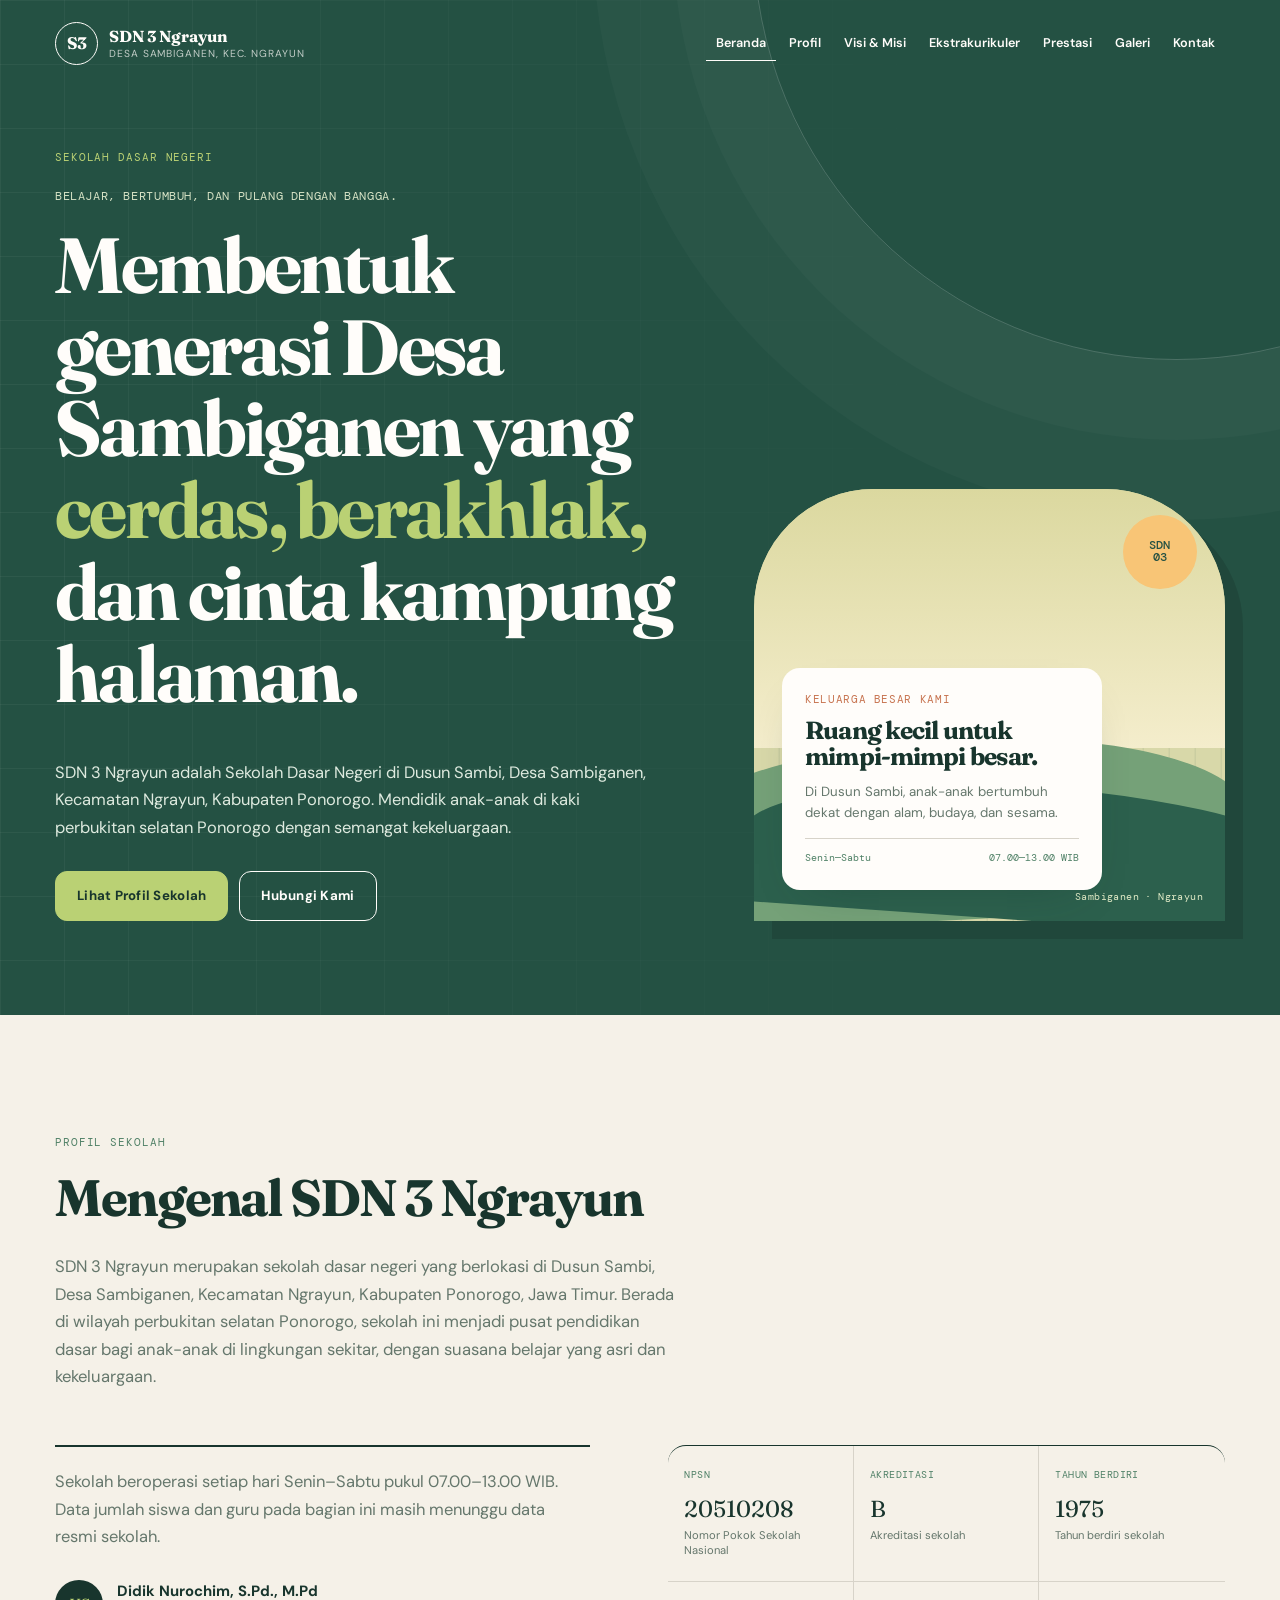
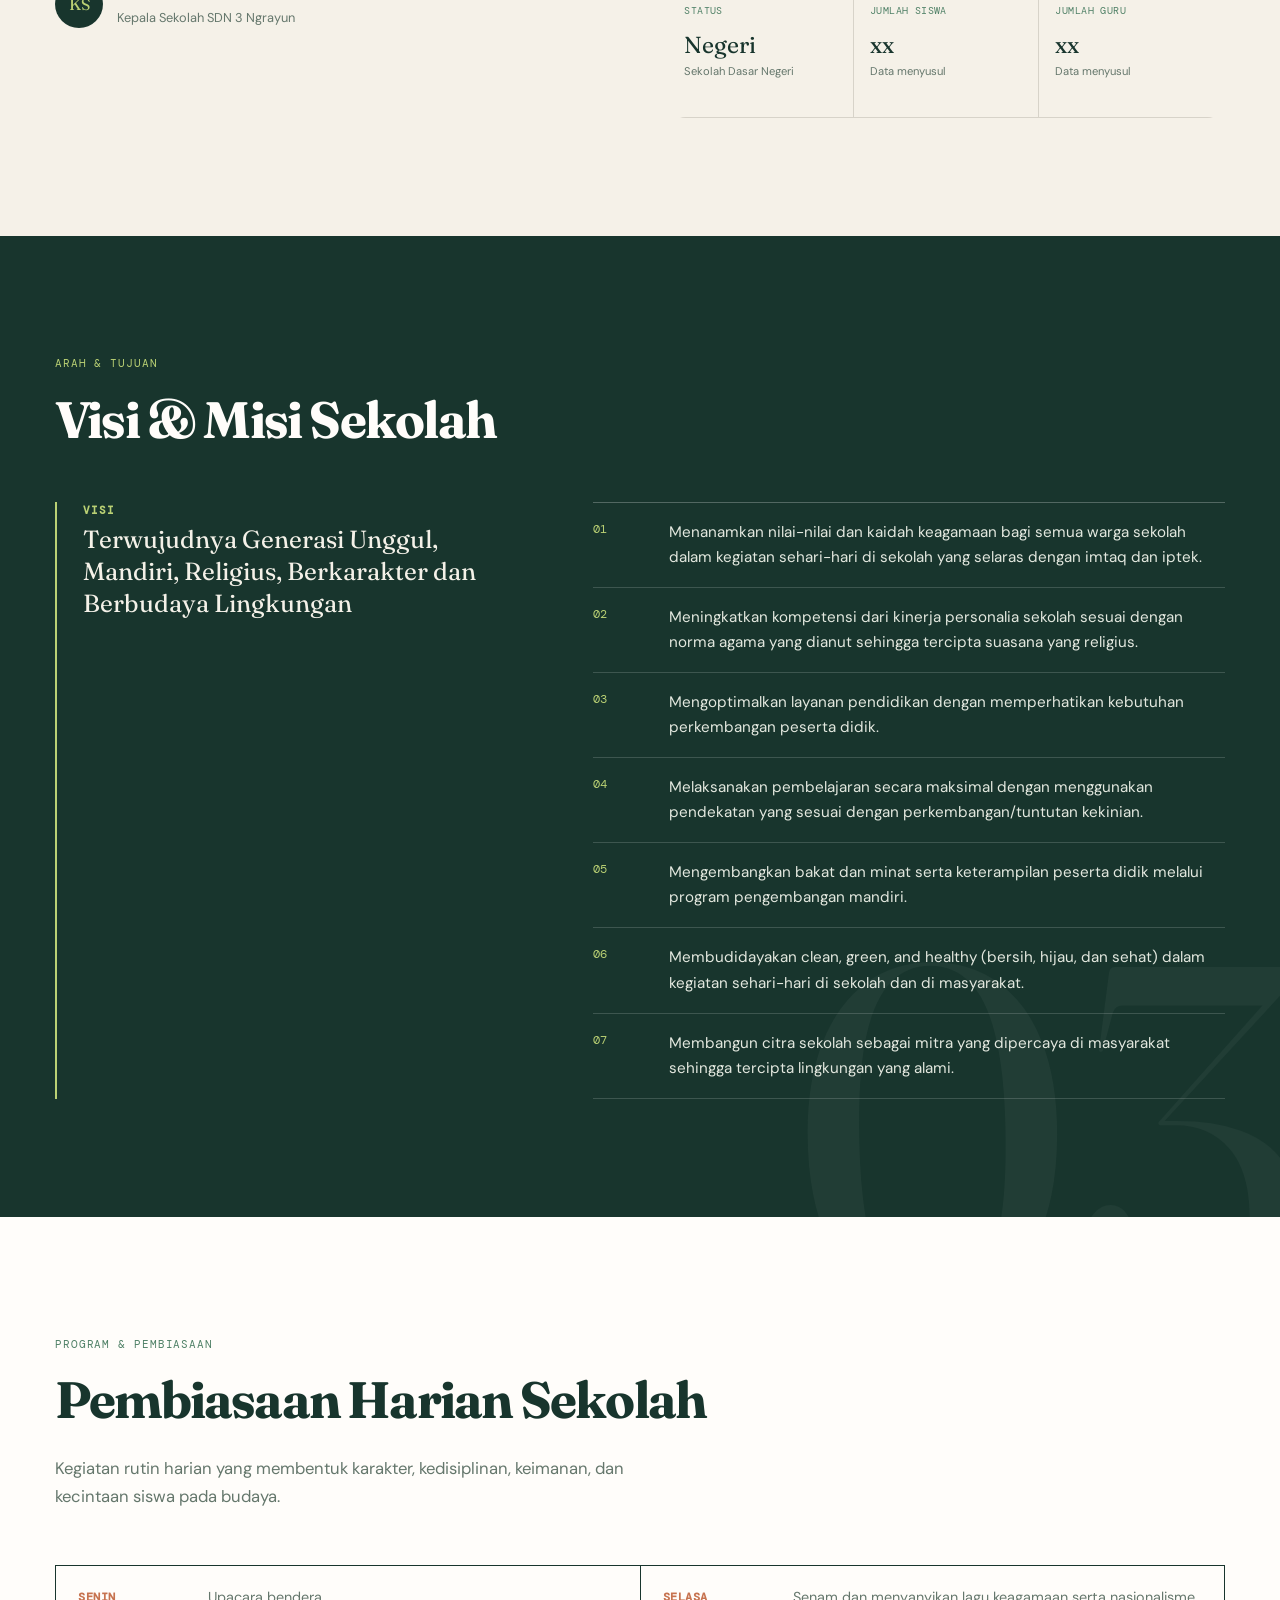
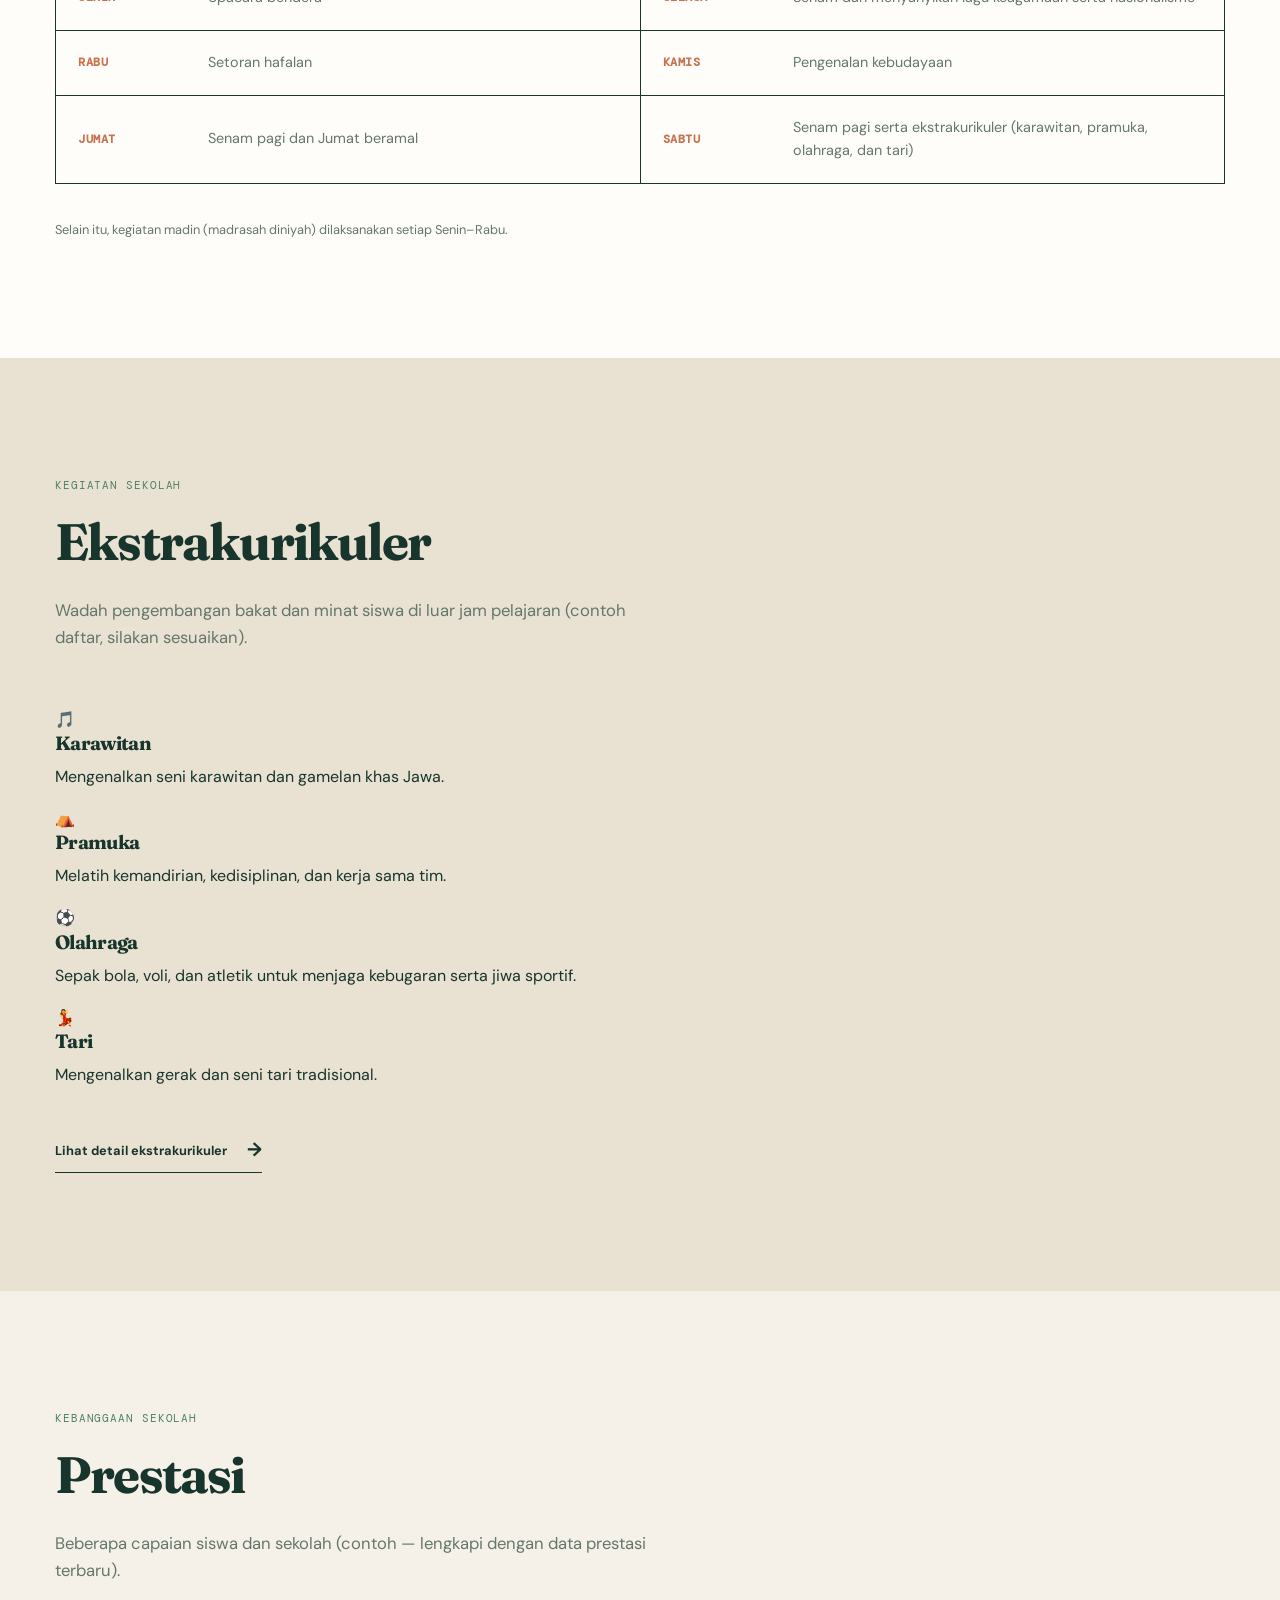
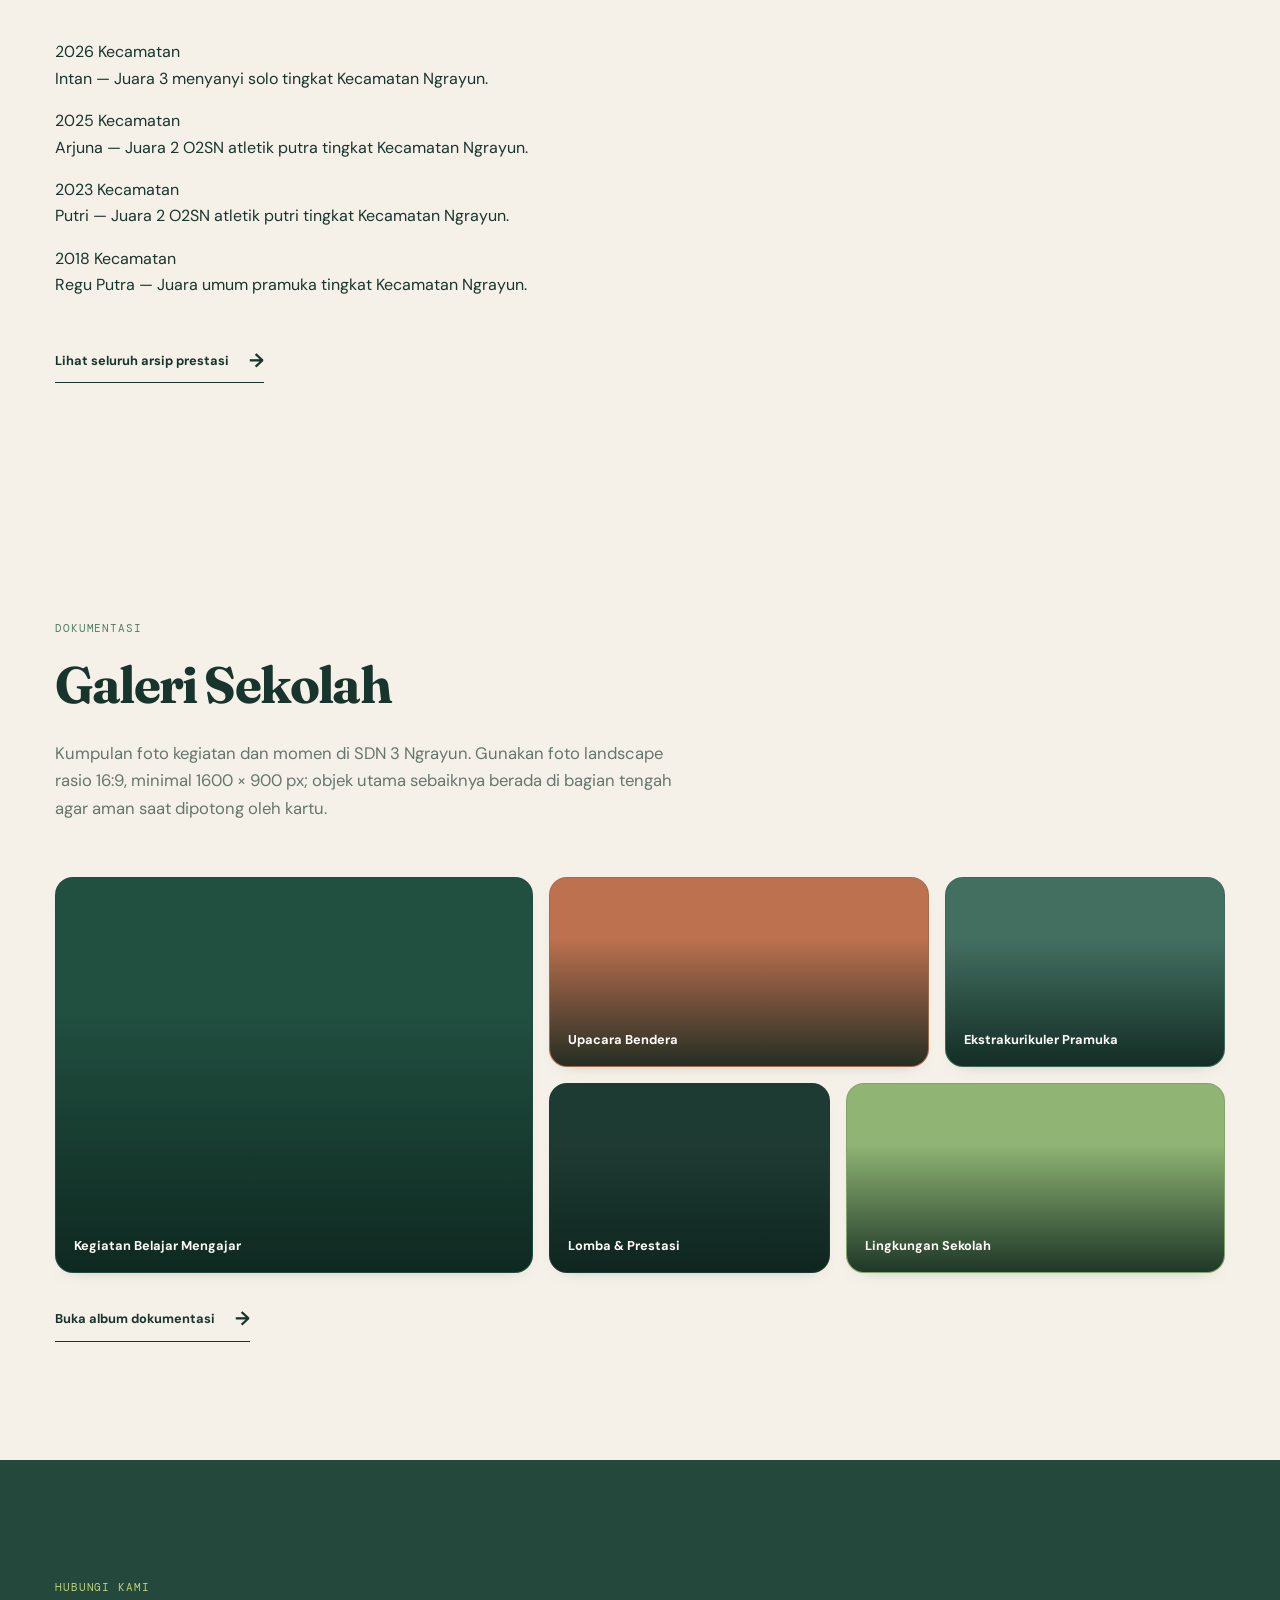
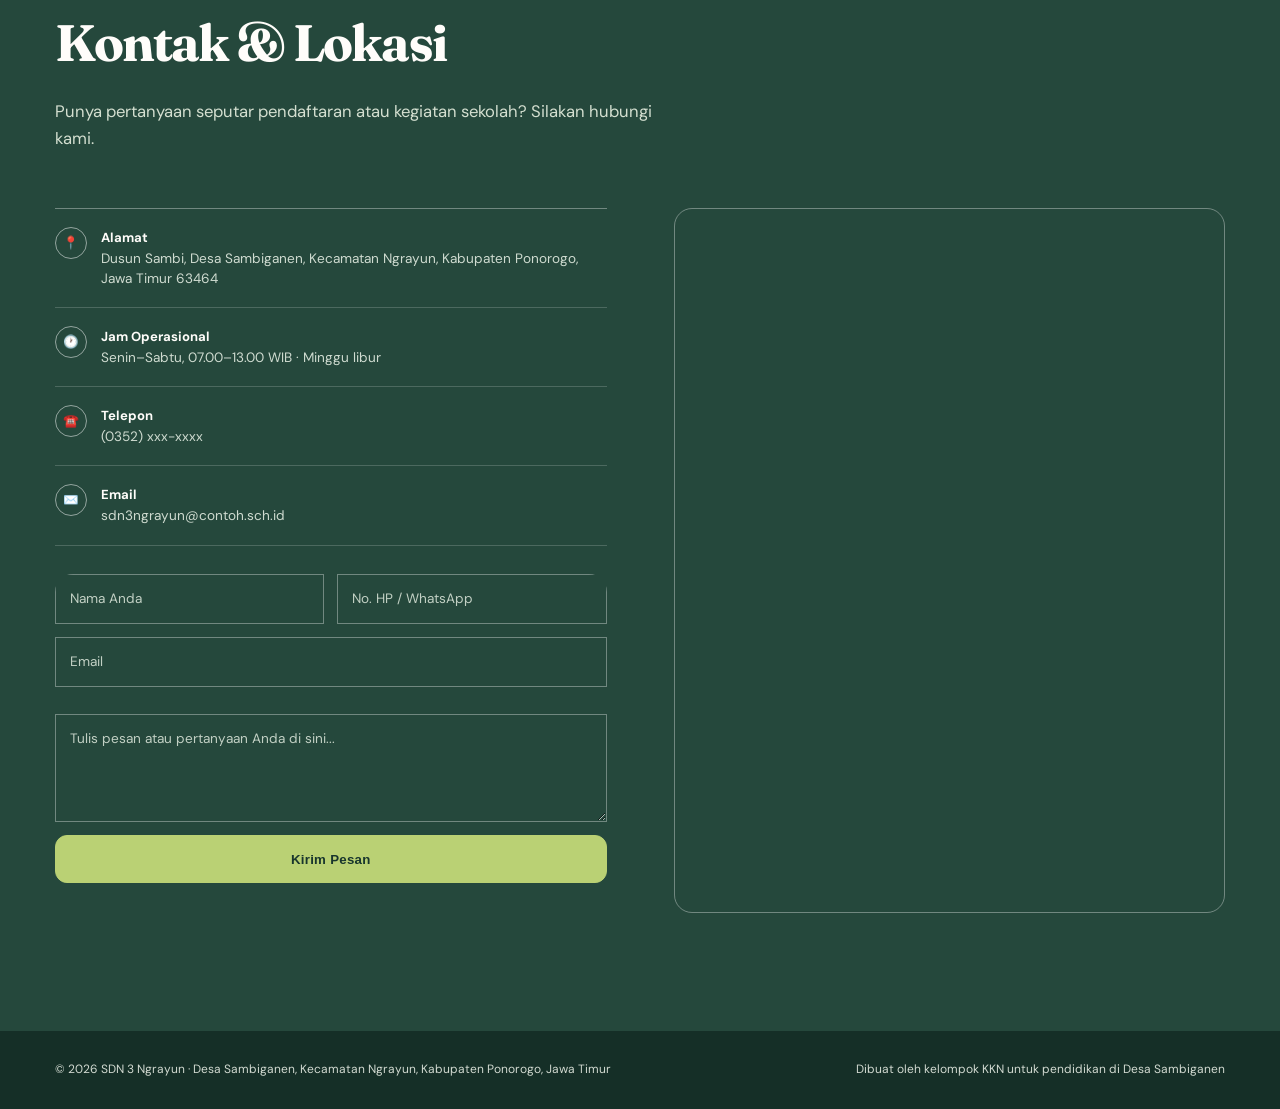
==== commit d7ab4d01: "update informasi tambahan" ====
--- a/index.html
+++ b/index.html
@@ -47,7 +47,7 @@
         <span class="eyebrow">Sekolah Dasar Negeri</span>
         <p class="hero-kicker">Belajar, bertumbuh, dan pulang dengan bangga.</p>
         <h1>Membentuk generasi Desa Sambiganen yang <em>cerdas, berakhlak,</em> dan cinta kampung halaman.</h1>
-        <p class="lead">SDN 3 Ngrayun adalah sekolah dasar negeri di Dusun Sambi, Desa Sambiganen, Kecamatan Ngrayun, Kabupaten Ponorogo — mendidik anak-anak di kaki perbukitan selatan Ponorogo dengan semangat kekeluargaan.</p>
+        <p class="lead">SDN 3 Ngrayun adalah Sekolah Dasar Negeri di Dusun Sambi, Desa Sambiganen, Kecamatan Ngrayun, Kabupaten Ponorogo. Mendidik anak-anak di kaki perbukitan selatan Ponorogo dengan semangat kekeluargaan.</p>
         <div class="hero-cta">
           <a href="#profil" class="btn btn-primary">Lihat Profil Sekolah</a>
           <a href="#kontak" class="btn btn-outline">Hubungi Kami</a>
@@ -83,22 +83,22 @@
       </div>
       <div class="profil-grid">
         <div class="profil-text reveal">
-          <p data-editable>Sekolah beroperasi setiap hari Senin–Sabtu pukul 07.00–13.00 WIB. Data seperti NPSN, status akreditasi, tahun berdiri, serta jumlah siswa/guru pada bagian ini masih berupa <strong>contoh placeholder</strong> — silakan sesuaikan dengan data resmi sekolah.</p>
+          <p data-editable>Sekolah beroperasi setiap hari Senin–Sabtu pukul 07.00–13.00 WIB. Data jumlah siswa dan guru pada bagian ini masih menunggu data resmi sekolah.</p>
           <div class="kepsek">
             <div class="avatar">KS</div>
             <div>
-              <b data-editable data-content="school.principal">Nama Kepala Sekolah (contoh)</b>
+              <b data-editable data-content="school.principal">Didik Nurochim, S.Pd., M.Pd</b>
               <span>Kepala Sekolah SDN 3 Ngrayun</span>
             </div>
           </div>
         </div>
         <div class="info-cards reveal">
-          <div class="info-card"><div class="ic-label">NPSN</div><div class="ic-value" data-editable data-content="school.npsn">xxxxxxxx</div><div class="ic-sub">Contoh, isi data asli</div></div>
-          <div class="info-card"><div class="ic-label">Akreditasi</div><div class="ic-value" data-editable data-content="school.accreditation">-</div><div class="ic-sub">Contoh, isi data asli</div></div>
-          <div class="info-card"><div class="ic-label">Tahun Berdiri</div><div class="ic-value" data-editable data-content="school.established">19xx</div><div class="ic-sub">Contoh, isi data asli</div></div>
-          <div class="info-card"><div class="ic-label">Status</div><div class="ic-value" data-content="school.status">Negeri</div><div class="ic-sub">Sekolah dasar negeri</div></div>
-          <div class="info-card"><div class="ic-label">Jumlah Siswa</div><div class="ic-value" data-editable data-content="school.students">xx</div><div class="ic-sub">Contoh, isi data asli</div></div>
-          <div class="info-card"><div class="ic-label">Jumlah Guru</div><div class="ic-value" data-editable data-content="school.teachers">xx</div><div class="ic-sub">Contoh, isi data asli</div></div>
+          <div class="info-card"><div class="ic-label">NPSN</div><div class="ic-value" data-editable data-content="school.npsn">20510208</div><div class="ic-sub">Nomor Pokok Sekolah Nasional</div></div>
+          <div class="info-card"><div class="ic-label">Akreditasi</div><div class="ic-value" data-editable data-content="school.accreditation">B</div><div class="ic-sub">Akreditasi sekolah</div></div>
+          <div class="info-card"><div class="ic-label">Tahun Berdiri</div><div class="ic-value" data-editable data-content="school.established">1975</div><div class="ic-sub">Tahun berdiri sekolah</div></div>
+          <div class="info-card"><div class="ic-label">Status</div><div class="ic-value" data-content="school.status">Negeri</div><div class="ic-sub">Sekolah Dasar Negeri</div></div>
+          <div class="info-card"><div class="ic-label">Jumlah Siswa</div><div class="ic-value" data-editable data-content="school.students">xx</div><div class="ic-sub">Data menyusul</div></div>
+          <div class="info-card"><div class="ic-label">Jumlah Guru</div><div class="ic-value" data-editable data-content="school.teachers">xx</div><div class="ic-sub">Data menyusul</div></div>
         </div>
       </div>
     </div>
@@ -114,16 +114,38 @@
       <div class="vm-grid">
         <div class="visi-box reveal">
           <h3>Visi</h3>
-          <p data-editable data-content="school.vision">Terwujudnya peserta didik yang beriman, bertakwa, cerdas, mandiri, dan berbudaya lingkungan.</p>
+          <p data-editable data-content="school.vision">Terwujudnya Generasi Unggul, Mandiri, Religius, Berkarakter dan Berbudaya Lingkungan</p>
         </div>
         <ul class="misi-list reveal">
-          <li><span class="misi-num">01</span><p data-editable>Menanamkan nilai-nilai keimanan dan ketakwaan dalam kehidupan sehari-hari.</p></li>
-          <li><span class="misi-num">02</span><p data-editable>Menyelenggarakan pembelajaran yang aktif, kreatif, dan menyenangkan.</p></li>
-          <li><span class="misi-num">03</span><p data-editable>Mengembangkan potensi dan bakat peserta didik melalui kegiatan ekstrakurikuler.</p></li>
-          <li><span class="misi-num">04</span><p data-editable>Membiasakan budaya disiplin, gotong royong, dan cinta lingkungan.</p></li>
-          <li><span class="misi-num">05</span><p data-editable>Menjalin kerja sama yang baik antara sekolah, orang tua, dan masyarakat.</p></li>
+          <li><span class="misi-num">01</span><p data-editable>Menanamkan nilai-nilai dan kaidah keagamaan bagi semua warga sekolah dalam kegiatan sehari-hari di sekolah yang selaras dengan imtaq dan iptek.</p></li>
+          <li><span class="misi-num">02</span><p data-editable>Meningkatkan kompetensi dari kinerja personalia sekolah sesuai dengan norma agama yang dianut sehingga tercipta suasana yang religius.</p></li>
+          <li><span class="misi-num">03</span><p data-editable>Mengoptimalkan layanan pendidikan dengan memperhatikan kebutuhan perkembangan peserta didik.</p></li>
+          <li><span class="misi-num">04</span><p data-editable>Melaksanakan pembelajaran secara maksimal dengan menggunakan pendekatan yang sesuai dengan perkembangan/tuntutan kekinian.</p></li>
+          <li><span class="misi-num">05</span><p data-editable>Mengembangkan bakat dan minat serta keterampilan peserta didik melalui program pengembangan mandiri.</p></li>
+          <li><span class="misi-num">06</span><p data-editable>Membudidayakan clean, green, and healthy (bersih, hijau, dan sehat) dalam kegiatan sehari-hari di sekolah dan di masyarakat.</p></li>
+          <li><span class="misi-num">07</span><p data-editable>Membangun citra sekolah sebagai mitra yang dipercaya di masyarakat sehingga tercipta lingkungan yang alami.</p></li>
         </ul>
       </div>
+    </div>
+  </section>
+
+  <!-- ============ PEMBIASAAN HARIAN ============ -->
+  <section class="pembiasaan" id="pembiasaan">
+    <div class="wrap">
+      <div class="section-head reveal">
+        <span class="eyebrow">Program &amp; Pembiasaan</span>
+        <h2>Pembiasaan Harian Sekolah</h2>
+        <p>Kegiatan rutin harian yang membentuk karakter, kedisiplinan, keimanan, dan kecintaan siswa pada budaya.</p>
+      </div>
+      <ul class="rutin-grid reveal">
+        <li><span class="rutin-day">Senin</span><p>Upacara bendera</p></li>
+        <li><span class="rutin-day">Selasa</span><p>Senam dan menyanyikan lagu keagamaan serta nasionalisme</p></li>
+        <li><span class="rutin-day">Rabu</span><p>Setoran hafalan</p></li>
+        <li><span class="rutin-day">Kamis</span><p>Pengenalan kebudayaan</p></li>
+        <li><span class="rutin-day">Jumat</span><p>Senam pagi dan Jumat beramal</p></li>
+        <li><span class="rutin-day">Sabtu</span><p>Senam pagi serta ekstrakurikuler (karawitan, pramuka, olahraga, dan tari)</p></li>
+      </ul>
+      <p class="page-note">Selain itu, kegiatan madin (madrasah diniyah) dilaksanakan setiap Senin–Rabu.</p>
     </div>
   </section>
 
@@ -136,12 +158,10 @@
         <p>Wadah pengembangan bakat dan minat siswa di luar jam pelajaran <span data-editable>(contoh daftar, silakan sesuaikan)</span>.</p>
       </div>
       <div class="ekskul-grid" data-extracurricular-grid="summary">
-        <div class="ekskul-card reveal"><div class="ekskul-ic">⛺</div><h4>Pramuka</h4><p>Melatih kemandirian, kedisiplinan, dan kerja sama tim setiap minggu.</p></div>
+        <div class="ekskul-card reveal"><div class="ekskul-ic">🎵</div><h4>Karawitan</h4><p>Mengenalkan seni karawitan dan gamelan khas Jawa.</p></div>
+        <div class="ekskul-card reveal"><div class="ekskul-ic">⛺</div><h4>Pramuka</h4><p>Melatih kemandirian, kedisiplinan, dan kerja sama tim.</p></div>
         <div class="ekskul-card reveal"><div class="ekskul-ic">⚽</div><h4>Olahraga</h4><p>Sepak bola, voli, dan atletik untuk menjaga kebugaran serta jiwa sportif.</p></div>
-        <div class="ekskul-card reveal"><div class="ekskul-ic">🎨</div><h4>Seni &amp; Kerajinan</h4><p>Menggambar, mewarnai, dan kerajinan tangan untuk mengasah kreativitas.</p></div>
-        <div class="ekskul-card reveal"><div class="ekskul-ic">📖</div><h4>Baca Tulis Al-Qur'an</h4><p>Bimbingan membaca dan menulis Al-Qur'an bagi siswa muslim.</p></div>
-        <div class="ekskul-card reveal"><div class="ekskul-ic">🥁</div><h4>Seni Musik &amp; Tari</h4><p>Mengenalkan seni musik dan tari tradisional khas Ponorogo.</p></div>
-        <div class="ekskul-card reveal"><div class="ekskul-ic">🌱</div><h4>Sekolah Adiwiyata</h4><p>Kegiatan cinta lingkungan seperti menanam dan merawat kebun sekolah.</p></div>
+        <div class="ekskul-card reveal"><div class="ekskul-ic">💃</div><h4>Tari</h4><p>Mengenalkan gerak dan seni tari tradisional.</p></div>
       </div>
       <a class="section-link" href="ekstrakurikuler.html">Lihat detail ekstrakurikuler <span>→</span></a>
     </div>
@@ -157,20 +177,20 @@
       </div>
       <div class="prestasi-list reveal" data-achievement-preview="prestasi.achievements">
         <div class="prestasi-item">
-          <div class="prestasi-year">2024 <span class="badge">Kecamatan</span></div>
-        <p data-editable>Juara harapan lomba pramuka tingkat kecamatan Ngrayun.</p>
-        </div>
-        <div class="prestasi-item">
-          <div class="prestasi-year">2023 <span class="badge">Kabupaten</span></div>
-          <p data-editable>Peserta terbaik lomba mewarnai tingkat Kabupaten Ponorogo.</p>
-        </div>
-        <div class="prestasi-item">
-          <div class="prestasi-year">2023 <span class="badge">Sekolah</span></div>
-          <p data-editable>Sekolah aktif dalam program kebersihan dan penghijauan lingkungan.</p>
-        </div>
-        <div class="prestasi-item">
-          <div class="prestasi-year">2022 <span class="badge">Kecamatan</span></div>
-          <p data-editable>Juara lomba tari tradisional dalam rangka HUT Kemerdekaan RI.</p>
+          <div class="prestasi-year">2026 <span class="badge">Kecamatan</span></div>
+          <p data-editable>Intan — Juara 3 menyanyi solo tingkat Kecamatan Ngrayun.</p>
+        </div>
+        <div class="prestasi-item">
+          <div class="prestasi-year">2025 <span class="badge">Kecamatan</span></div>
+          <p data-editable>Arjuna — Juara 2 O2SN atletik putra tingkat Kecamatan Ngrayun.</p>
+        </div>
+        <div class="prestasi-item">
+          <div class="prestasi-year">2023 <span class="badge">Kecamatan</span></div>
+          <p data-editable>Putri — Juara 2 O2SN atletik putri tingkat Kecamatan Ngrayun.</p>
+        </div>
+        <div class="prestasi-item">
+          <div class="prestasi-year">2018 <span class="badge">Kecamatan</span></div>
+          <p data-editable>Regu Putra — Juara umum pramuka tingkat Kecamatan Ngrayun.</p>
         </div>
       </div>
       <a class="section-link" href="prestasi.html">Lihat seluruh arsip prestasi <span>→</span></a>
@@ -241,7 +261,7 @@
 <footer>
   <div class="footer-wrap">
     <span>© <span id="year"></span> SDN 3 Ngrayun · Desa Sambiganen, Kecamatan Ngrayun, Kabupaten Ponorogo, Jawa Timur</span>
-    <span>Dibuat dengan ❤️ untuk pendidikan di Desa Sambiganen</span>
+    <span>Dibuat oleh kelompok KKN untuk pendidikan di Desa Sambiganen</span>
   </div>
 </footer>
 
--- a/css/style.css
+++ b/css/style.css
@@ -21,8 +21,11 @@
 /* Visi */
 .visimisi { overflow:hidden; color:var(--white); background:var(--ink); }.visimisi:after { content:'03'; position:absolute; right:-.06em; bottom:-.32em; color:rgba(255,255,255,.04); font-family:'Fraunces',serif; font-size:30rem; line-height:1; }.visimisi .wrap { position:relative; z-index:1; }.visimisi h2 { color:var(--white); }.visimisi .eyebrow { color:var(--lime); }.vm-grid { display:grid; grid-template-columns:.84fr 1.16fr; gap:80px; }.visi-box { border-left:2px solid var(--lime); padding:3px 0 3px 26px; }.visi-box h3 { color:var(--lime); font-family:'DM Mono',monospace; font-size:.7rem; text-transform:uppercase; letter-spacing:.08em; }.visi-box p { color:#f4f1e8; font-family:'Fraunces',serif; font-size:1.55rem; line-height:1.3; }.visi-box small { font-family:'DM Sans',sans-serif!important; color:#aabdb3!important; }.misi-list { border-top:1px solid rgba(255,255,255,.25); }.misi-list li { display:grid; grid-template-columns:58px 1fr; gap:18px; padding:17px 0; border-bottom:1px solid rgba(255,255,255,.16); }.misi-num { color:var(--lime); font-family:'DM Mono',monospace; font-size:.75rem; }.misi-list p { margin:0; color:#e3e8df; font-size:.95rem; }
 
+/* Pembiasaan harian */
+.pembiasaan { background:var(--white); }.rutin-grid { display:grid; grid-template-columns:repeat(2,1fr); border-top:1px solid var(--ink); border-left:1px solid var(--ink); }.rutin-grid li { display:grid; grid-template-columns:112px 1fr; gap:18px; align-items:center; padding:20px 22px; border-right:1px solid var(--ink); border-bottom:1px solid var(--ink); transition:.2s; }.rutin-grid li:hover { background:var(--paper); }.rutin-day { font:600 .72rem 'DM Mono',monospace; text-transform:uppercase; letter-spacing:.05em; color:var(--clay); }.rutin-grid p { margin:0; color:var(--muted); font-size:.9rem; } @media (max-width:580px) { .rutin-grid { grid-template-columns:1fr; }.rutin-grid li { grid-template-columns:86px 1fr; } }
+
 /* Activities and achievement */
-.ekskul { background:var(--paper-deep); }.ekskul-grid { display:grid; grid-template-columns:repeat(3,1fr); border-top:1px solid var(--ink); border-left:1px solid var(--ink); }.ekskul-card { min-height:238px; padding:28px; border-right:1px solid var(--ink); border-bottom:1px solid var(--ink); transition:.25s ease; }.ekskul-card:hover { background:var(--ink); transform:translateY(-5px); }.ekskul-card:hover h4,.ekskul-card:hover p { color:var(--white); }.ekskul-ic { width:36px; height:36px; margin-bottom:31px; display:grid; place-items:center; background:var(--lime); color:var(--ink); border-radius:50%; font-size:.95rem; }.ekskul-card:nth-child(2n) .ekskul-ic { background:var(--clay); color:var(--white); }.ekskul-card h4 { font-size:1.25rem; }.ekskul-card p { margin:0; color:var(--muted); font-size:.86rem; line-height:1.55; }.prestasi { background:var(--white); }.prestasi-list { border-top:1px solid var(--ink); }.prestasi-item { display:grid; grid-template-columns:185px 1fr; gap:30px; padding:25px 14px 25px 0; border-bottom:1px solid var(--line); transition:.2s; }.prestasi-item:hover { padding-left:15px; background:var(--paper); }.prestasi-year { font-family:'Fraunces',serif; font-size:1.35rem; }.prestasi-item p { margin:3px 0 0; color:var(--muted); }.badge { margin-left:7px; padding:3px 7px; color:var(--forest); background:#dde9ca; font:500 .62rem 'DM Mono',monospace; vertical-align:middle; }
+.ekskul { background:var(--paper-deep); }
 
 /* Gallery */
 .galeri { background:var(--paper); }.galeri-grid { display:grid; grid-template-columns:repeat(12,1fr); grid-template-rows:190px 190px; gap:16px; }.g-item { min-height:0; position:relative; overflow:hidden; display:flex; align-items:flex-end; padding:18px; color:var(--white); background-size:cover; background-position:center; isolation:isolate; border:1px solid rgba(24,53,45,.12); box-shadow:0 8px 18px -16px rgba(24,53,45,.55); transition:.25s; }.g-item:after { content:''; position:absolute; inset:0; z-index:-1; background:linear-gradient(0deg,rgba(11,34,27,.85),transparent 68%); }.g-item:hover { transform:translateY(-5px); box-shadow:var(--shadow); }.g1 { grid-column:span 5; grid-row:span 2; background-color:#215041; }.g2 { grid-column:span 4; background-color:#bd714f; }.g3 { grid-column:span 3; background-color:#436f61; }.g4 { grid-column:span 3; background-color:#1e3b33; }.g5 { grid-column:span 4; background-color:#8fb473; }.g-item span { font-size:.8rem; font-weight:700; line-height:1.25; }
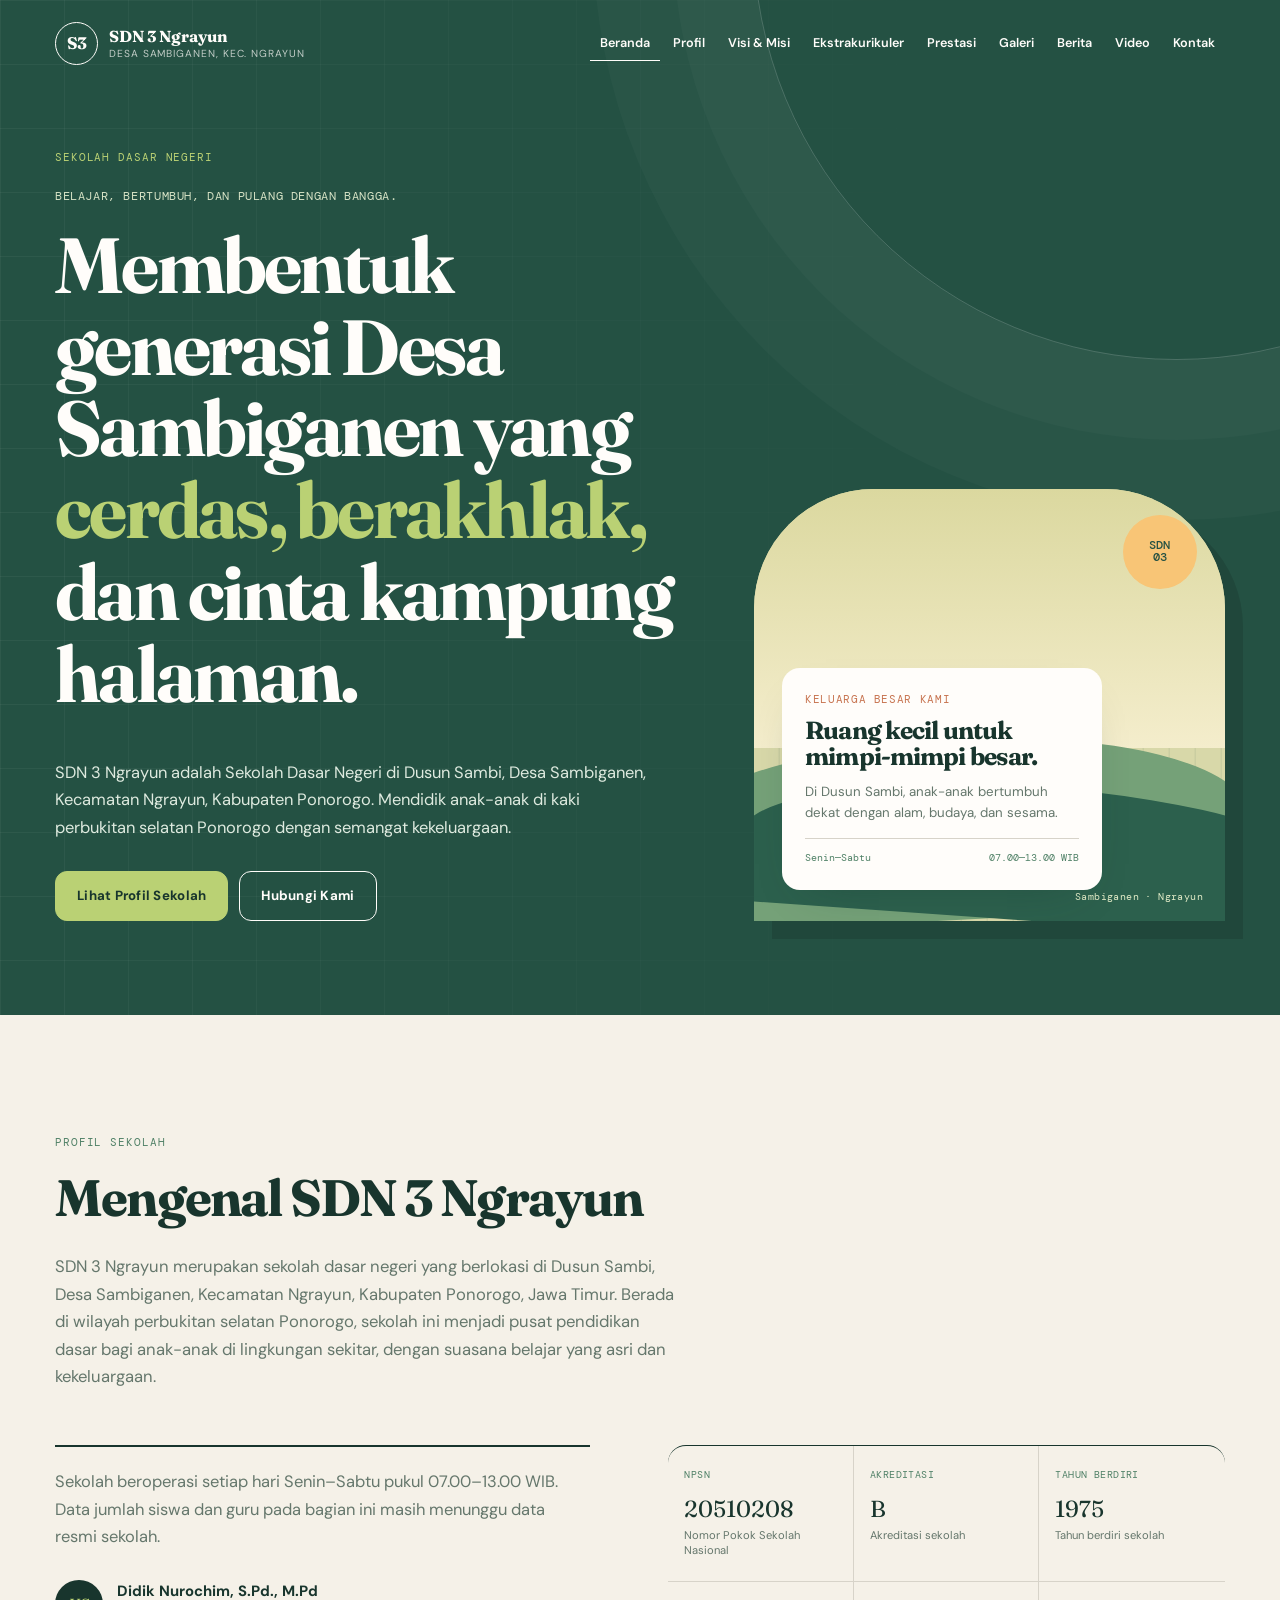
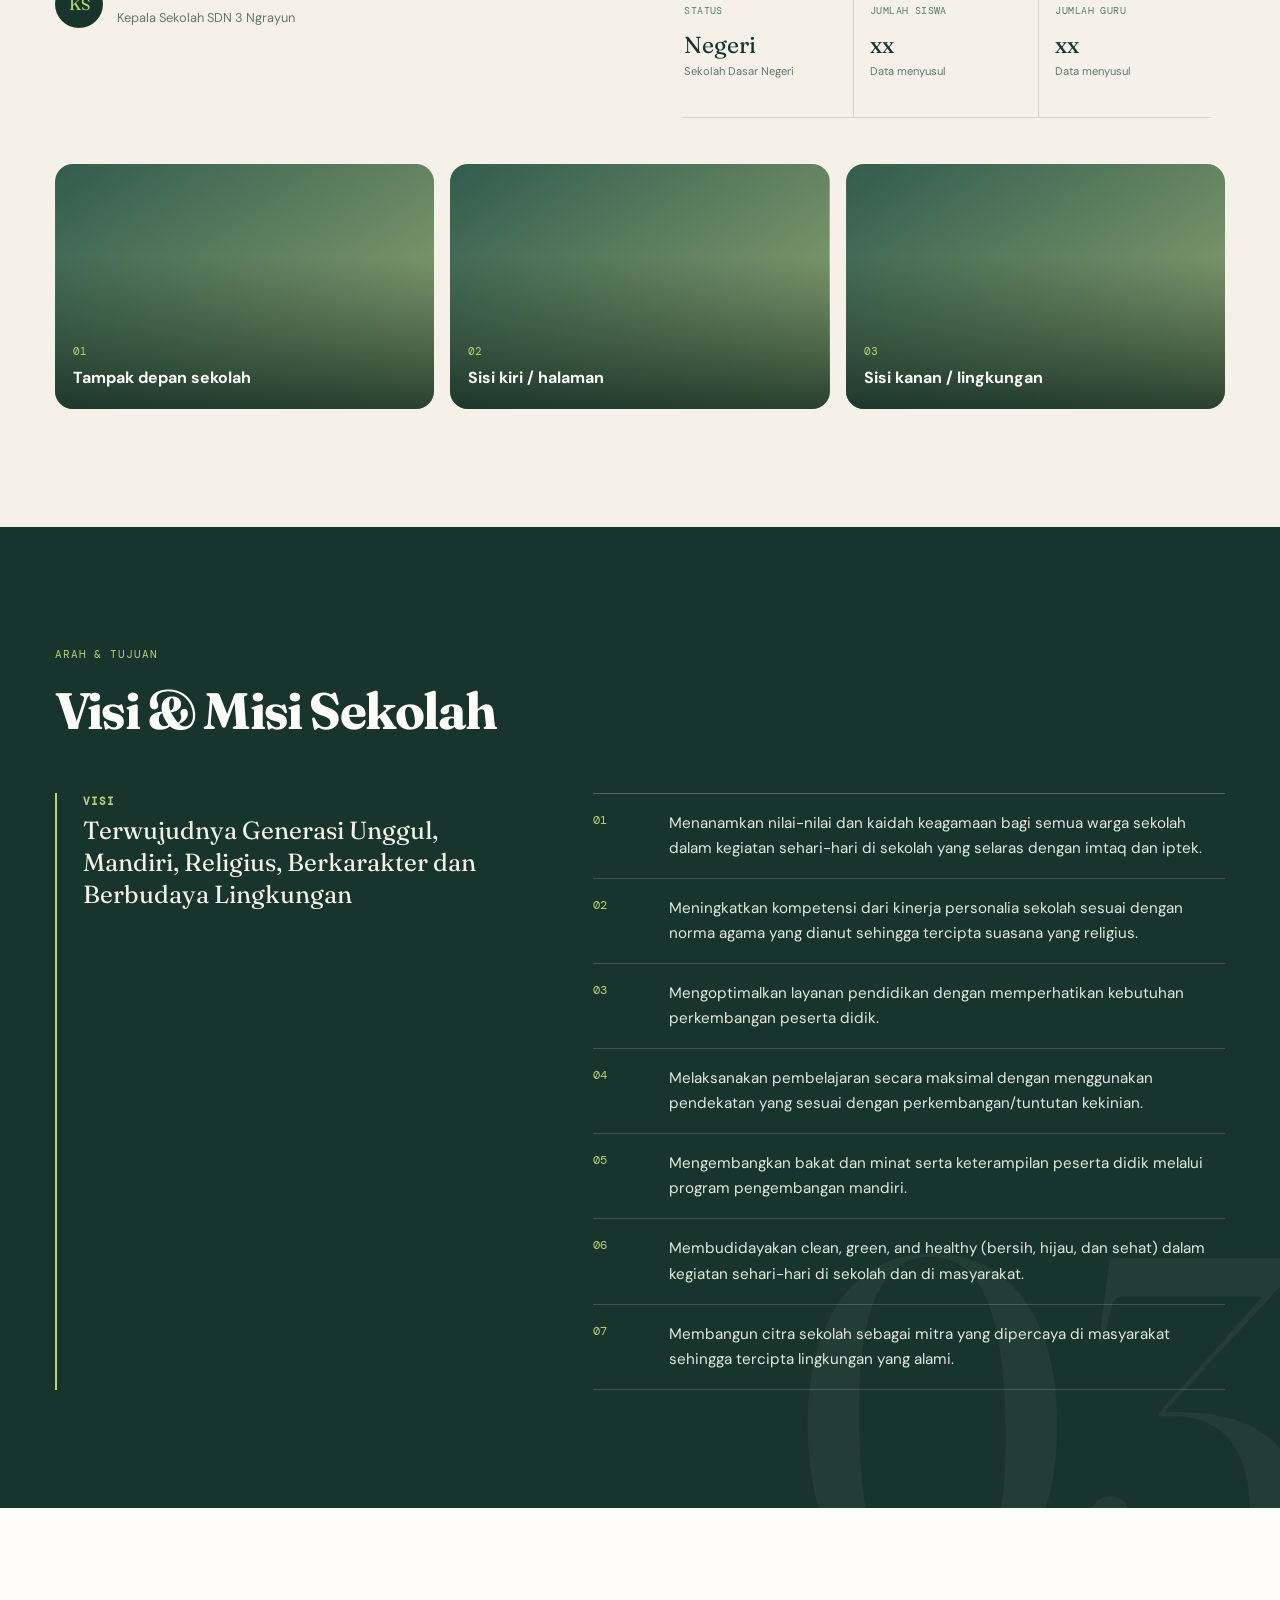
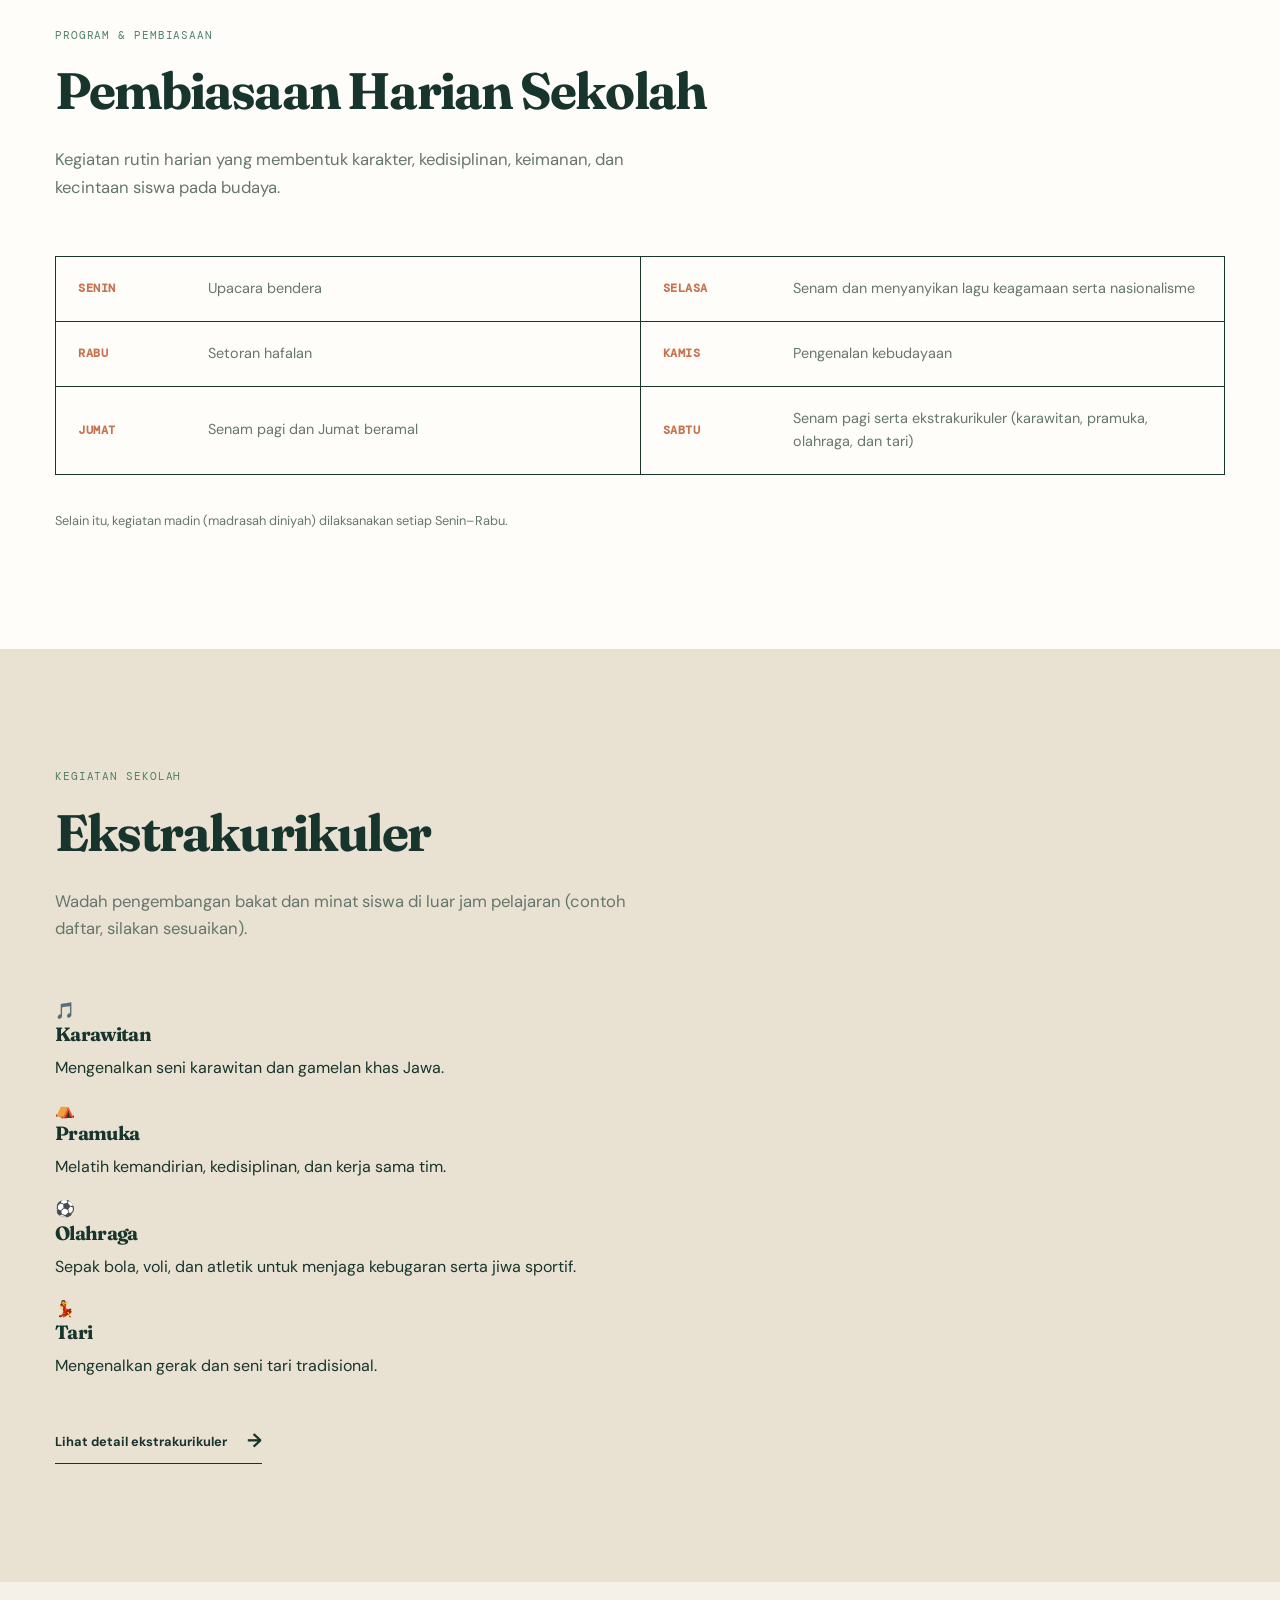
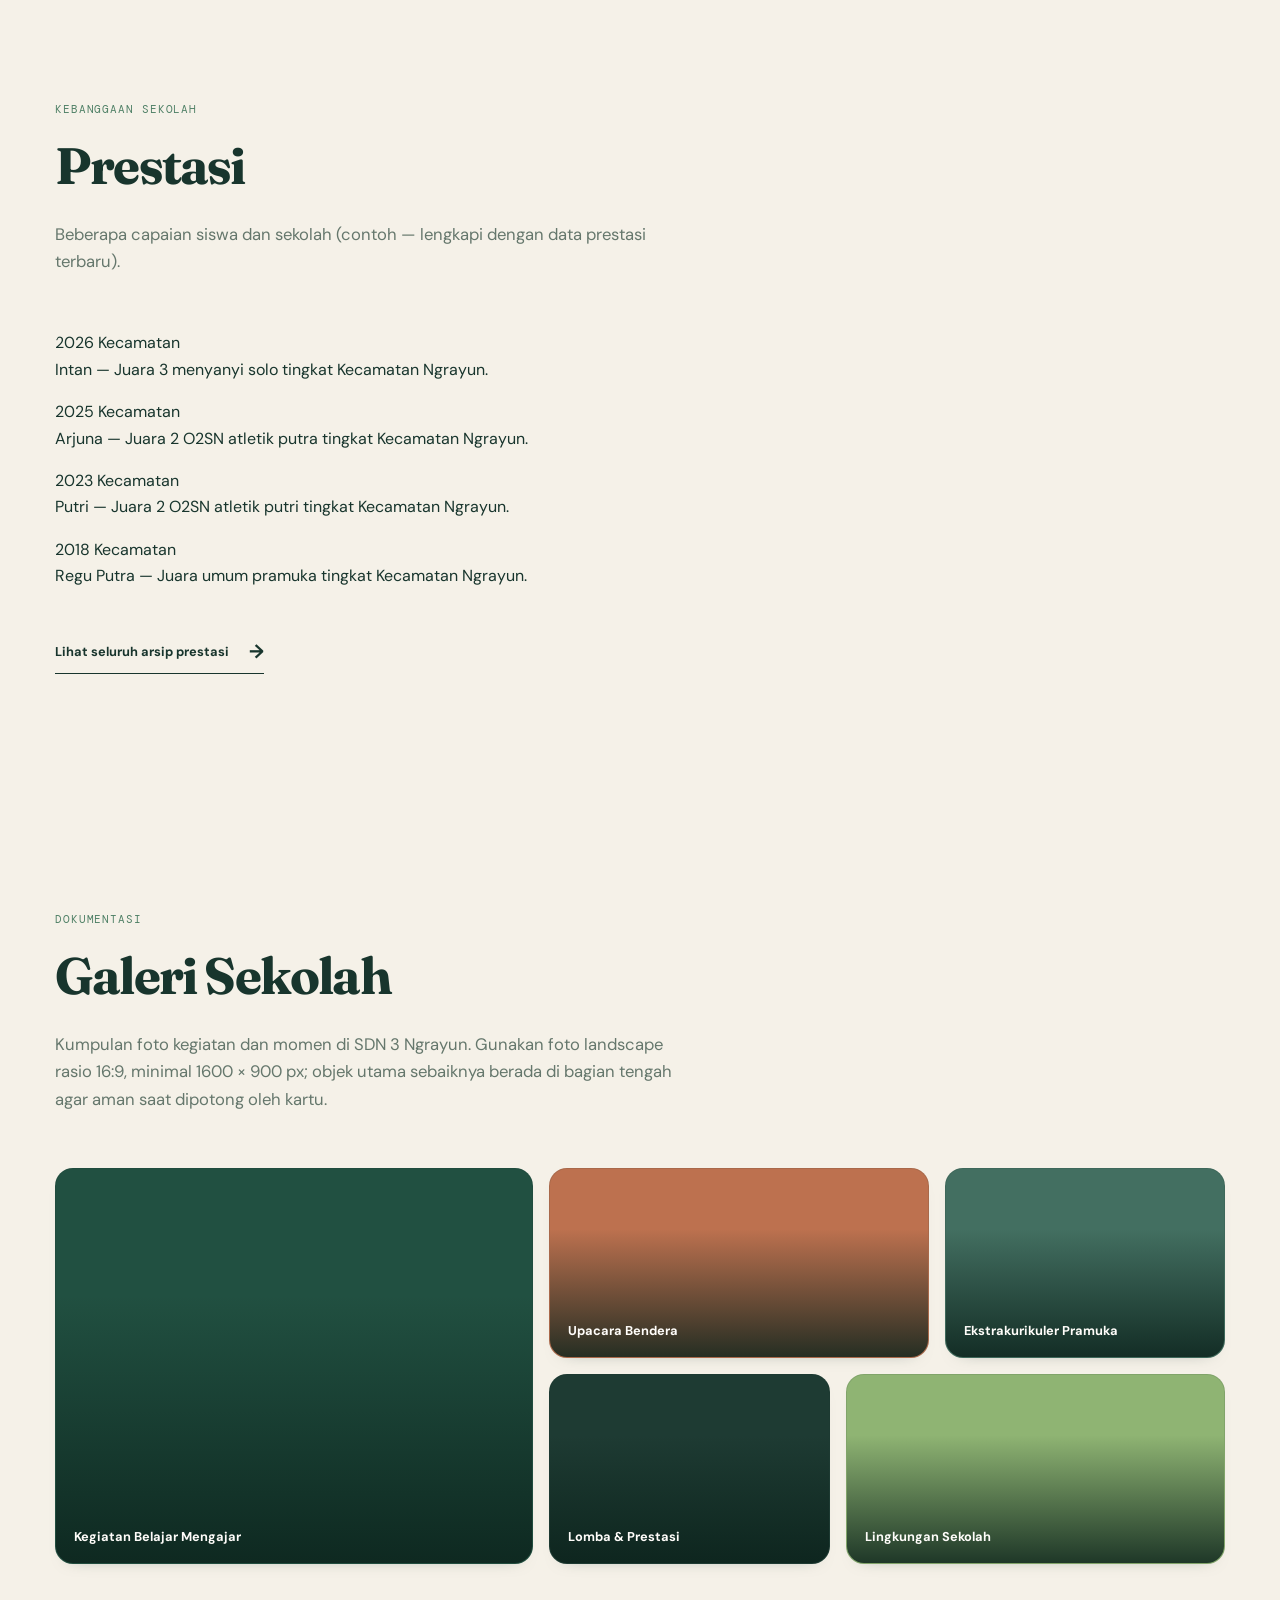
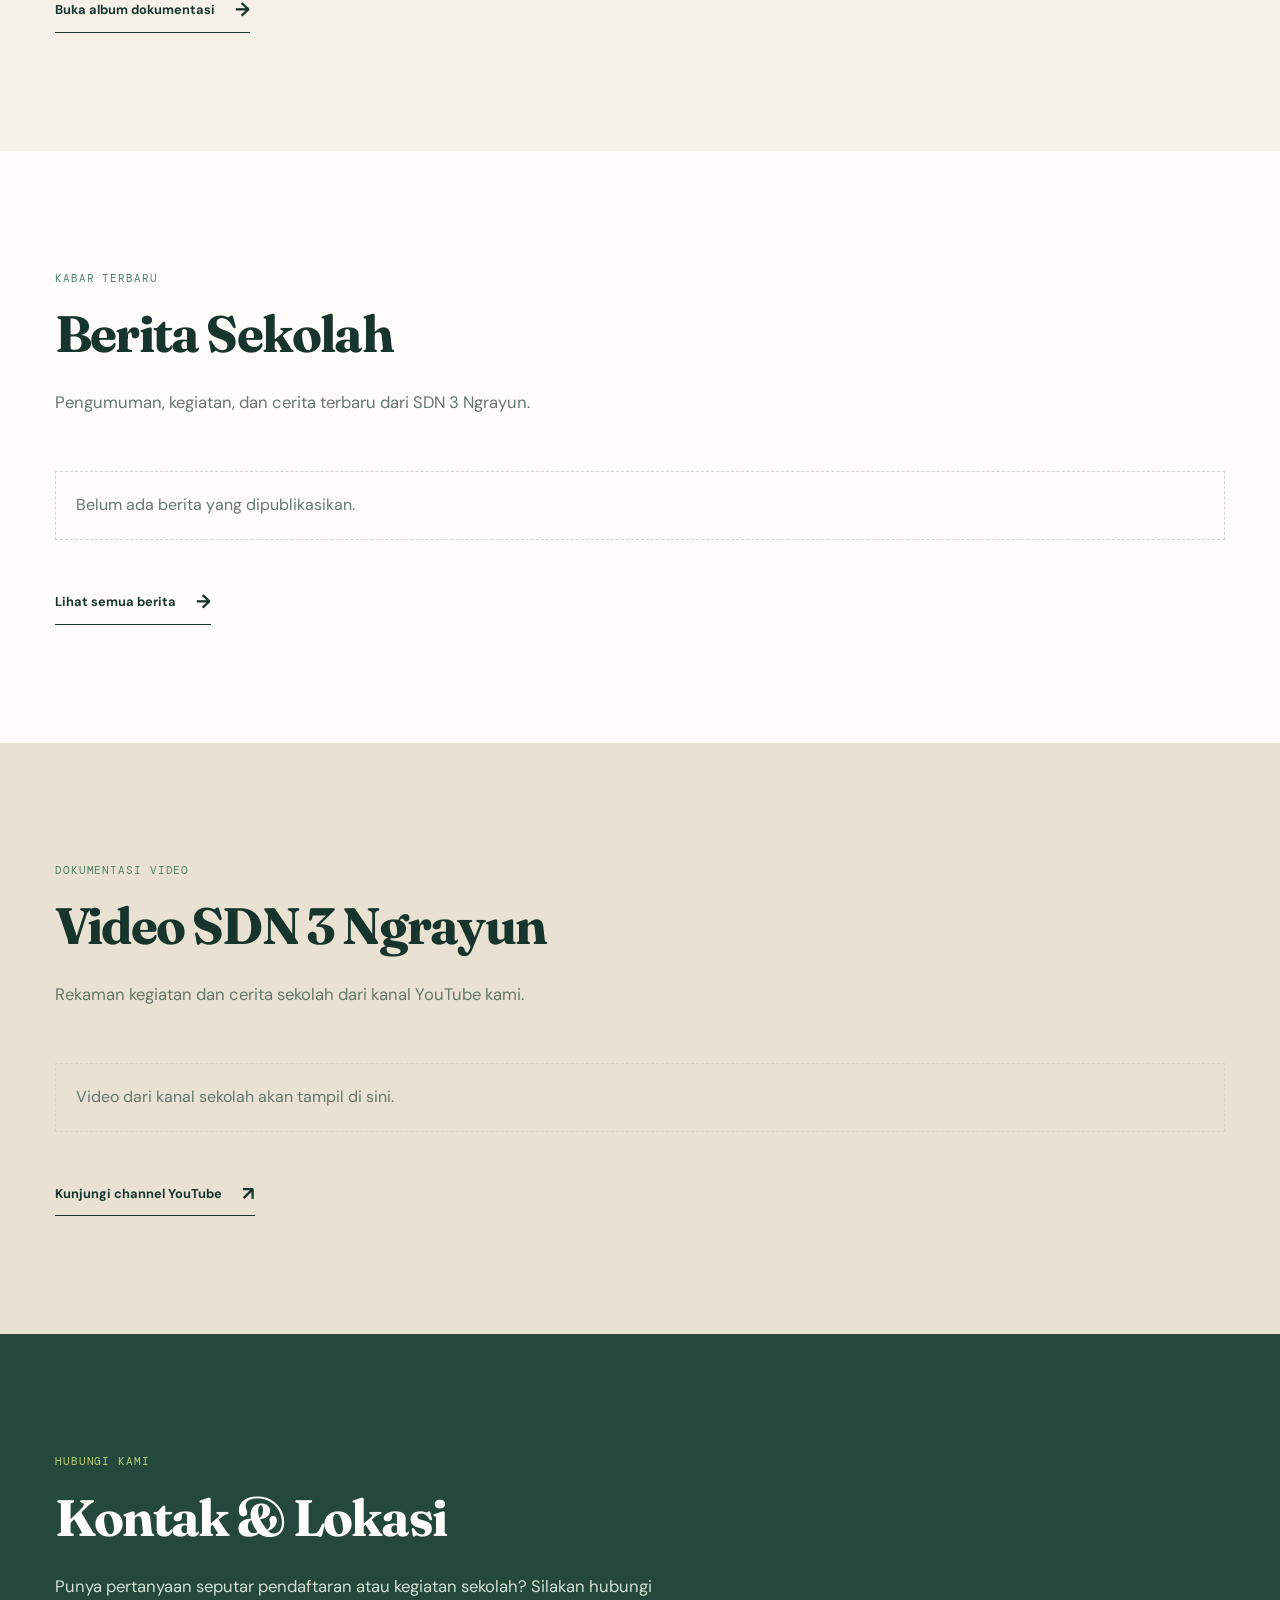
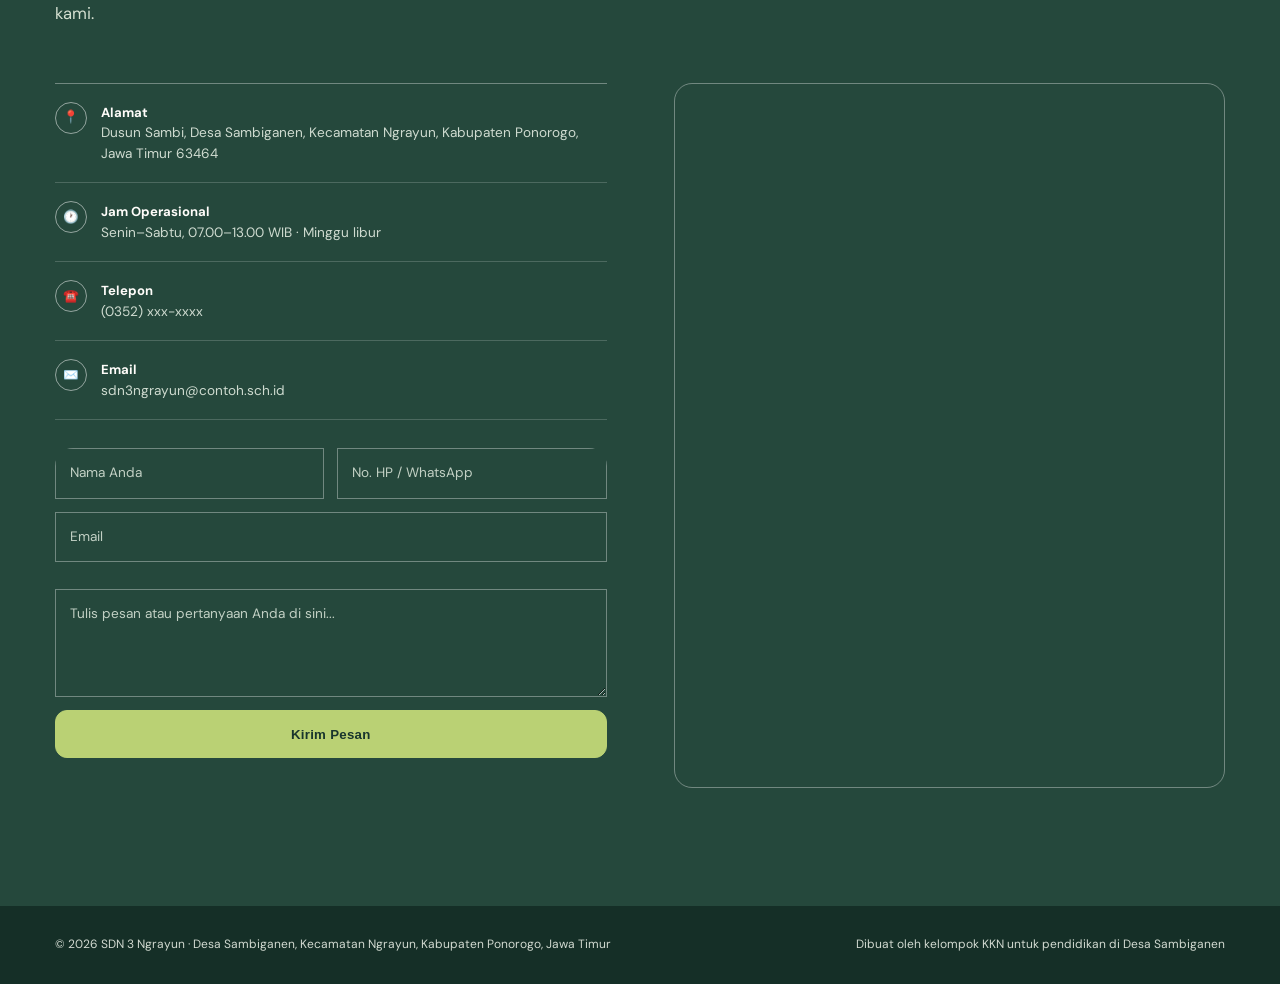
==== commit 6dfa73de: "add fitur arsip dan video" ====
--- a/index.html
+++ b/index.html
@@ -29,6 +29,8 @@
         <li><a href="#ekskul">Ekstrakurikuler</a></li>
         <li><a href="#prestasi">Prestasi</a></li>
         <li><a href="#galeri">Galeri</a></li>
+        <li><a href="#berita">Berita</a></li>
+        <li><a href="#video">Video</a></li>
         <li><a href="#kontak">Kontak</a></li>
       </ul>
     </nav>
@@ -53,7 +55,7 @@
           <a href="#kontak" class="btn btn-outline">Hubungi Kami</a>
         </div>
       </div>
-      <div class="hero-scene reveal" aria-label="Ilustrasi suasana sekolah di perbukitan">
+      <div class="hero-scene reveal" data-image="content.images.hero" aria-label="Foto utama sekolah">
         <div class="sun">SDN<br>03</div>
         <div class="hero-card">
           <span class="card-label">Keluarga besar kami</span>
@@ -101,6 +103,11 @@
           <div class="info-card"><div class="ic-label">Jumlah Guru</div><div class="ic-value" data-editable data-content="school.teachers">xx</div><div class="ic-sub">Data menyusul</div></div>
         </div>
       </div>
+      <div class="school-views reveal" aria-label="Tampak area sekolah">
+        <figure class="school-view" data-image="content.images.views.front"><figcaption><span>01</span>Tampak depan sekolah</figcaption></figure>
+        <figure class="school-view" data-image="content.images.views.left"><figcaption><span>02</span>Sisi kiri / halaman</figcaption></figure>
+        <figure class="school-view" data-image="content.images.views.right"><figcaption><span>03</span>Sisi kanan / lingkungan</figcaption></figure>
+      </div>
     </div>
   </section>
 
@@ -206,13 +213,29 @@
         <p>Kumpulan foto kegiatan dan momen di SDN 3 Ngrayun. <span data-editable>Gunakan foto landscape rasio 16:9, minimal 1600 × 900 px; objek utama sebaiknya berada di bagian tengah agar aman saat dipotong oleh kartu.</span></p>
       </div>
       <div class="galeri-grid reveal">
-        <div class="g-item g1" data-detail-card data-card-title="Kegiatan Belajar Mengajar" data-card-detail="Ruang untuk menyimpan foto kegiatan belajar di kelas, kerja kelompok, dan momen literasi siswa." role="button" tabindex="0" aria-label="Buka detail Kegiatan Belajar Mengajar"><span>Kegiatan Belajar Mengajar</span></div>
-        <div class="g-item g2" data-detail-card data-card-title="Upacara Bendera" data-card-detail="Dokumentasi upacara rutin, peringatan hari besar, dan pembiasaan disiplin di sekolah." role="button" tabindex="0" aria-label="Buka detail Upacara Bendera"><span>Upacara Bendera</span></div>
-        <div class="g-item g3" data-detail-card data-card-title="Ekstrakurikuler Pramuka" data-card-detail="Simpan foto kegiatan latihan, jelajah, permainan kelompok, dan pembelajaran karakter." role="button" tabindex="0" aria-label="Buka detail Ekstrakurikuler Pramuka"><span>Ekstrakurikuler Pramuka</span></div>
-        <div class="g-item g4" data-detail-card data-card-title="Lomba &amp; Prestasi" data-card-detail="Tempat untuk menampilkan dokumentasi lomba, penyerahan penghargaan, serta karya siswa." role="button" tabindex="0" aria-label="Buka detail Lomba dan Prestasi"><span>Lomba &amp; Prestasi</span></div>
-        <div class="g-item g5" data-detail-card data-card-title="Lingkungan Sekolah" data-card-detail="Dokumentasi kebun, halaman, kerja bakti, dan suasana sekolah yang asri." role="button" tabindex="0" aria-label="Buka detail Lingkungan Sekolah"><span>Lingkungan Sekolah</span></div>
+        <div class="g-item g1" data-image="content.images.gallery.learning" data-detail-card data-card-title="Kegiatan Belajar Mengajar" data-card-detail="Ruang untuk menyimpan foto kegiatan belajar di kelas, kerja kelompok, dan momen literasi siswa." role="button" tabindex="0" aria-label="Buka detail Kegiatan Belajar Mengajar"><span>Kegiatan Belajar Mengajar</span></div>
+        <div class="g-item g2" data-image="content.images.gallery.ceremony" data-detail-card data-card-title="Upacara Bendera" data-card-detail="Dokumentasi upacara rutin, peringatan hari besar, dan pembiasaan disiplin di sekolah." role="button" tabindex="0" aria-label="Buka detail Upacara Bendera"><span>Upacara Bendera</span></div>
+        <div class="g-item g3" data-image="content.images.gallery.scouts" data-detail-card data-card-title="Ekstrakurikuler Pramuka" data-card-detail="Simpan foto kegiatan latihan, jelajah, permainan kelompok, dan pembelajaran karakter." role="button" tabindex="0" aria-label="Buka detail Ekstrakurikuler Pramuka"><span>Ekstrakurikuler Pramuka</span></div>
+        <div class="g-item g4" data-image="content.images.gallery.achievements" data-detail-card data-card-title="Lomba &amp; Prestasi" data-card-detail="Tempat untuk menampilkan dokumentasi lomba, penyerahan penghargaan, serta karya siswa." role="button" tabindex="0" aria-label="Buka detail Lomba dan Prestasi"><span>Lomba &amp; Prestasi</span></div>
+        <div class="g-item g5" data-image="content.images.gallery.environment" data-detail-card data-card-title="Lingkungan Sekolah" data-card-detail="Dokumentasi kebun, halaman, kerja bakti, dan suasana sekolah yang asri." role="button" tabindex="0" aria-label="Buka detail Lingkungan Sekolah"><span>Lingkungan Sekolah</span></div>
       </div>
       <a class="section-link" href="album.html">Buka album dokumentasi <span>→</span></a>
+    </div>
+  </section>
+
+  <section class="news-section" id="berita">
+    <div class="wrap">
+      <div class="section-head reveal"><span class="eyebrow">Kabar terbaru</span><h2>Berita Sekolah</h2><p>Pengumuman, kegiatan, dan cerita terbaru dari SDN 3 Ngrayun.</p></div>
+      <div class="news-grid reveal" data-news><p class="empty-content">Belum ada berita yang dipublikasikan.</p></div>
+      <a class="section-link" href="berita.html">Lihat semua berita <span>→</span></a>
+    </div>
+  </section>
+
+  <section class="video-section" id="video">
+    <div class="wrap">
+      <div class="section-head reveal"><span class="eyebrow">Dokumentasi video</span><h2>Video SDN 3 Ngrayun</h2><p>Rekaman kegiatan dan cerita sekolah dari kanal YouTube kami.</p></div>
+      <div class="video-grid reveal" data-videos><p class="empty-content">Video dari kanal sekolah akan tampil di sini.</p></div>
+      <a class="section-link" data-channel-link hidden target="_blank" rel="noopener">Kunjungi channel YouTube <span>↗</span></a>
     </div>
   </section>
 
--- a/css/style.css
+++ b/css/style.css
@@ -14,9 +14,11 @@
 /* Hero */
 .hero { min-height:720px; display:flex; align-items:center; overflow:hidden; padding:148px 28px 94px; color:var(--white); background:var(--forest); isolation:isolate; }.hero:before { content:''; position:absolute; inset:0; z-index:-1; opacity:.38; background-image:linear-gradient(rgba(255,255,255,.12) 1px,transparent 1px),linear-gradient(90deg,rgba(255,255,255,.12) 1px,transparent 1px); background-size:64px 64px; mask-image:linear-gradient(90deg,black,transparent 75%); }.hero:after { content:''; position:absolute; width:66vw; height:66vw; max-width:900px; max-height:900px; right:-25vw; top:-38vw; z-index:-1; border:1px solid rgba(255,255,255,.18); border-radius:50%; box-shadow:0 0 0 80px rgba(255,255,255,.025),0 0 0 160px rgba(255,255,255,.025); }.hero-inner { width:min(var(--max),100%); margin:auto; display:grid; grid-template-columns:1.14fr .86fr; align-items:center; gap:75px; }.hero .eyebrow { color:var(--lime); }.hero-kicker { font-family:'DM Mono',monospace; font-size:.76rem; text-transform:uppercase; letter-spacing:.05em; color:#d6e2c5; margin-bottom:18px; }.hero h1 { max-width:710px; color:var(--white); }.hero h1 em { color:var(--lime); font-style:normal; }.hero .lead { max-width:600px; color:#deeadf; font-size:1.03rem; }.hero-cta { display:flex; flex-wrap:wrap; gap:11px; margin-top:30px; }
 .hero-scene { min-height:432px; position:relative; overflow:hidden; background:#d8d8a9; border-radius:120px 120px 0 0; align-self:end; box-shadow:18px 18px 0 rgba(0,0,0,.12); }.hero-scene:before { content:''; position:absolute; inset:0; background:linear-gradient(180deg,#dbd89f 0%,#f4edcc 60%,transparent 60%),repeating-linear-gradient(90deg,transparent 0 24px,rgba(36,81,67,.08) 25px 26px); }.sun { position:absolute; z-index:2; right:28px; top:26px; height:74px; width:74px; border-radius:50%; background:#f8c576; color:var(--forest); display:grid; align-content:center; text-align:center; line-height:1.05; font-family:'DM Mono',monospace; font-size:.72rem; font-weight:500; }.hill { position:absolute; border-radius:50% 50% 0 0; bottom:0; }.hill-back { left:-20%; width:125%; height:42%; background:#75a178; transform:rotate(-3deg); }.hill-front { right:-22%; width:125%; height:31%; background:#2c604d; transform:rotate(4deg); }.hero-card { position:absolute; z-index:3; left:28px; bottom:31px; width:min(320px,calc(100% - 56px)); padding:23px; color:var(--ink); background:var(--white); box-shadow:var(--shadow); }.card-label { display:block; font-family:'DM Mono',monospace; text-transform:uppercase; font-size:.66rem; letter-spacing:.06em; color:var(--clay); margin-bottom:8px; }.hero-card h3 { font-size:1.55rem; }.hero-card p { font-size:.83rem; line-height:1.55; margin-bottom:15px; color:var(--muted); }.quick-facts { padding-top:11px; border-top:1px solid var(--line); display:flex; justify-content:space-between; gap:6px; font-family:'DM Mono',monospace; font-size:.62rem; color:var(--leaf); }.scene-note { position:absolute; z-index:2; right:22px; bottom:15px; color:#e4edc9; font-family:'DM Mono',monospace; font-size:.63rem; letter-spacing:.04em; }.ridge { display:none; }
+.hero-scene.has-image:before { opacity:.36; }
 
 /* Profile */
 .profil { background:var(--paper); }.profil-grid { display:grid; grid-template-columns:1fr 1.04fr; gap:78px; align-items:start; }.profil-text { border-top:2px solid var(--ink); padding-top:21px; }.profil-text p { color:var(--muted); font-size:1.03rem; }.kepsek { margin-top:29px; display:flex; align-items:center; gap:14px; }.kepsek .avatar { width:48px; height:48px; border-radius:50%; display:grid; place-items:center; font-family:'Fraunces',serif; background:var(--ink); color:var(--lime); }.kepsek b { display:block; font-size:.93rem; }.kepsek span { font-size:.8rem; color:var(--muted); }.info-cards { border-top:1px solid var(--ink); display:grid; grid-template-columns:repeat(3,1fr); }.info-card { min-height:136px; padding:20px 16px; border-right:1px solid var(--line); border-bottom:1px solid var(--line); }.info-card:nth-child(3n) { border-right:0; }.info-card:hover { background:var(--white); }.ic-label { font-family:'DM Mono',monospace; font-size:.65rem; text-transform:uppercase; letter-spacing:.04em; color:var(--leaf); }.ic-value { margin-top:13px; font-family:'Fraunces',serif; color:var(--ink); font-size:1.45rem; line-height:1; }.ic-sub { margin-top:8px; font-size:.7rem; color:var(--muted); line-height:1.4; }
+.school-views { display:grid; grid-template-columns:repeat(3,1fr); gap:16px; margin-top:46px; }.school-view { min-height:245px; margin:0; position:relative; display:flex; align-items:flex-end; overflow:hidden; background:linear-gradient(145deg,#315c4d,#93aa74); background-size:cover; background-position:center; border-radius:18px; }.school-view:after { content:''; position:absolute; inset:0; background:linear-gradient(0deg,rgba(10,35,27,.78),transparent 62%); }.school-view figcaption { z-index:1; padding:18px; color:var(--white); font-weight:700; }.school-view figcaption span { display:block; margin-bottom:7px; color:var(--lime); font:.68rem 'DM Mono',monospace; }
 
 /* Visi */
 .visimisi { overflow:hidden; color:var(--white); background:var(--ink); }.visimisi:after { content:'03'; position:absolute; right:-.06em; bottom:-.32em; color:rgba(255,255,255,.04); font-family:'Fraunces',serif; font-size:30rem; line-height:1; }.visimisi .wrap { position:relative; z-index:1; }.visimisi h2 { color:var(--white); }.visimisi .eyebrow { color:var(--lime); }.vm-grid { display:grid; grid-template-columns:.84fr 1.16fr; gap:80px; }.visi-box { border-left:2px solid var(--lime); padding:3px 0 3px 26px; }.visi-box h3 { color:var(--lime); font-family:'DM Mono',monospace; font-size:.7rem; text-transform:uppercase; letter-spacing:.08em; }.visi-box p { color:#f4f1e8; font-family:'Fraunces',serif; font-size:1.55rem; line-height:1.3; }.visi-box small { font-family:'DM Sans',sans-serif!important; color:#aabdb3!important; }.misi-list { border-top:1px solid rgba(255,255,255,.25); }.misi-list li { display:grid; grid-template-columns:58px 1fr; gap:18px; padding:17px 0; border-bottom:1px solid rgba(255,255,255,.16); }.misi-num { color:var(--lime); font-family:'DM Mono',monospace; font-size:.75rem; }.misi-list p { margin:0; color:#e3e8df; font-size:.95rem; }
@@ -30,13 +32,16 @@
 /* Gallery */
 .galeri { background:var(--paper); }.galeri-grid { display:grid; grid-template-columns:repeat(12,1fr); grid-template-rows:190px 190px; gap:16px; }.g-item { min-height:0; position:relative; overflow:hidden; display:flex; align-items:flex-end; padding:18px; color:var(--white); background-size:cover; background-position:center; isolation:isolate; border:1px solid rgba(24,53,45,.12); box-shadow:0 8px 18px -16px rgba(24,53,45,.55); transition:.25s; }.g-item:after { content:''; position:absolute; inset:0; z-index:-1; background:linear-gradient(0deg,rgba(11,34,27,.85),transparent 68%); }.g-item:hover { transform:translateY(-5px); box-shadow:var(--shadow); }.g1 { grid-column:span 5; grid-row:span 2; background-color:#215041; }.g2 { grid-column:span 4; background-color:#bd714f; }.g3 { grid-column:span 3; background-color:#436f61; }.g4 { grid-column:span 3; background-color:#1e3b33; }.g5 { grid-column:span 4; background-color:#8fb473; }.g-item span { font-size:.8rem; font-weight:700; line-height:1.25; }
 
+/* News and video */
+.news-section { background:var(--white); }.video-section { background:var(--paper-deep); }.news-grid { display:grid; grid-template-columns:repeat(3,1fr); gap:16px; }.news-card { display:flex; min-height:220px; flex-direction:column; padding:24px; background:var(--paper); border-top:2px solid var(--leaf); }.news-date { color:var(--clay); font:500 .68rem 'DM Mono',monospace; text-transform:uppercase; }.news-card h3,.video-card h3 { margin-top:15px; font-size:1.45rem; }.news-card p,.video-card p { color:var(--muted); font-size:.88rem; }.news-card a { margin-top:auto; color:var(--leaf); font-size:.8rem; font-weight:700; }.video-grid { display:grid; grid-template-columns:repeat(2,1fr); gap:22px; }.video-card { overflow:hidden; background:var(--white); border:1px solid var(--line); }.video-card iframe { display:block; width:100%; aspect-ratio:16 / 9; border:0; background:var(--ink); }.video-card > div { padding:19px 20px 14px; }.video-card h3 { margin:0 0 8px; }.empty-content { grid-column:1 / -1; padding:20px; color:var(--muted); border:1px dashed var(--line); }
+
 /* Contact & footer */
 .kontak { background:#25483c; color:var(--white); }.kontak h2 { color:var(--white); }.kontak .eyebrow { color:var(--lime); }.kontak .section-head p { color:#d4dfd0!important; }.kontak-grid { display:grid; grid-template-columns:1fr 1fr; gap:67px; }.kontak-info { border-top:1px solid rgba(255,255,255,.35); }.kontak-info li { display:flex; gap:14px; padding:18px 0; border-bottom:1px solid rgba(255,255,255,.18); }.kontak-ic { width:32px; flex:0 0 32px; height:32px; display:grid; place-items:center; border:1px solid rgba(255,255,255,.5); border-radius:50%; font-size:.78rem; }.kontak-info b { display:block; font-size:.82rem; }.kontak-info span { display:block; color:#cfdbd0; font-size:.85rem; line-height:1.5; }.contact-form { margin-top:28px; display:grid; gap:13px; }.form-row { display:grid; grid-template-columns:1fr 1fr; gap:13px; }.contact-form input,.contact-form textarea { width:100%; padding:13px 14px; border:1px solid rgba(255,255,255,.35); border-radius:0; background:transparent; color:var(--white); font:inherit; font-size:.85rem; }.contact-form input::placeholder,.contact-form textarea::placeholder { color:#c2d0c4; }.contact-form textarea { min-height:108px; resize:vertical; }.contact-form .btn { width:100%; }.form-msg { min-height:1.3em; color:var(--lime); font-size:.8rem; }.map-frame { min-height:100%; overflow:hidden; border:1px solid rgba(255,255,255,.36); filter:saturate(.65) contrast(.95); }.map-frame iframe { display:block; width:100%; min-height:405px; height:100%; border:0; } footer { padding:29px 28px; color:#d2dad1; background:#152f27; font-size:.75rem; }.footer-wrap { max-width:var(--max); margin:auto; display:flex; justify-content:space-between; gap:15px; }.to-top { position:fixed; z-index:80; right:22px; bottom:22px; width:44px; height:44px; border:0; border-radius:50%; color:var(--ink); background:var(--lime); font-size:1.2rem; cursor:pointer; opacity:0; pointer-events:none; transform:translateY(12px); transition:.2s; }.to-top.show { opacity:1; pointer-events:auto; transform:none; }.to-top:hover { transform:translateY(-3px); }
 
 .reveal { opacity:0; transform:translateY(20px); transition:opacity .7s ease,transform .7s ease; }.reveal.in { opacity:1; transform:none; } @media (prefers-reduced-motion:reduce) { html { scroll-behavior:auto; }.reveal { opacity:1; transform:none; transition:none; } }
 
-@media (max-width:920px) { nav.main-nav { position:fixed; top:0; right:0; width:min(78vw,330px); height:100vh; padding:90px 22px; background:var(--white); color:var(--ink); transform:translateX(110%); transition:.25s; box-shadow:-8px 0 25px rgba(0,0,0,.12); } nav.main-nav.open { transform:none; } nav.main-nav ul { flex-direction:column; } nav.main-nav a { padding:12px 0; font-size:.95rem; }.burger { display:block; }.hero { padding-top:125px; }.hero-inner,.profil-grid,.vm-grid,.kontak-grid { grid-template-columns:1fr; }.hero-inner { gap:46px; }.hero-scene { width:min(490px,100%); justify-self:end; }.profil-grid,.vm-grid { gap:48px; }.ekskul-grid { grid-template-columns:repeat(2,1fr); }.galeri-grid { grid-template-columns:repeat(2,1fr); grid-template-rows:190px 160px 160px; }.g1 { grid-column:span 2; grid-row:auto; }.g2,.g3,.g4,.g5 { grid-column:auto; } .map-frame { min-height:350px; } }
-@media (max-width:580px) { section { padding:82px 20px; } header,header.scrolled { padding-left:20px; padding-right:20px; }.brand-text span { display:none; } .hero { min-height:auto; padding:116px 20px 72px; }.hero h1 { font-size:clamp(2.65rem,13vw,3.4rem); }.hero-scene { min-height:355px; }.hero-card { left:18px; bottom:20px; width:calc(100% - 36px); }.hero-cta { display:grid; }.hero-cta .btn { width:100%; }.section-head { margin-bottom:39px; }.info-cards { grid-template-columns:1fr 1fr; }.info-card:nth-child(3n) { border-right:1px solid var(--line); }.info-card:nth-child(2n) { border-right:0; }.ekskul-grid { grid-template-columns:1fr; }.ekskul-card { min-height:190px; }.ekskul-ic { margin-bottom:20px; }.prestasi-item { grid-template-columns:1fr; gap:4px; }.galeri-grid { grid-template-columns:1fr; grid-template-rows:none; grid-auto-rows:170px; gap:12px; }.g1,.g2,.g3,.g4,.g5 { grid-column:auto; grid-row:auto; }.form-row { grid-template-columns:1fr; }.footer-wrap { display:grid; text-align:center; }.quick-facts { font-size:.57rem; } }
+@media (max-width:920px) { nav.main-nav { position:fixed; top:0; right:0; width:min(78vw,330px); height:100vh; padding:90px 22px; background:var(--white); color:var(--ink); transform:translateX(110%); transition:.25s; box-shadow:-8px 0 25px rgba(0,0,0,.12); } nav.main-nav.open { transform:none; } nav.main-nav ul { flex-direction:column; } nav.main-nav a { padding:12px 0; font-size:.95rem; }.burger { display:block; }.hero { padding-top:125px; }.hero-inner,.profil-grid,.vm-grid,.kontak-grid { grid-template-columns:1fr; }.hero-inner { gap:46px; }.hero-scene { width:min(490px,100%); justify-self:end; }.profil-grid,.vm-grid { gap:48px; }.school-views { grid-template-columns:repeat(3,1fr); }.school-view { min-height:190px; }.ekskul-grid { grid-template-columns:repeat(2,1fr); }.galeri-grid { grid-template-columns:repeat(2,1fr); grid-template-rows:190px 160px 160px; }.g1 { grid-column:span 2; grid-row:auto; }.g2,.g3,.g4,.g5 { grid-column:auto; } .map-frame { min-height:350px; } }
+@media (max-width:580px) { section { padding:82px 20px; } header,header.scrolled { padding-left:20px; padding-right:20px; }.brand-text span { display:none; } .hero { min-height:auto; padding:116px 20px 72px; }.hero h1 { font-size:clamp(2.65rem,13vw,3.4rem); }.hero-scene { min-height:355px; }.hero-card { left:18px; bottom:20px; width:calc(100% - 36px); }.hero-cta { display:grid; }.hero-cta .btn { width:100%; }.section-head { margin-bottom:39px; }.info-cards { grid-template-columns:1fr 1fr; }.info-card:nth-child(3n) { border-right:1px solid var(--line); }.info-card:nth-child(2n) { border-right:0; }.school-views { grid-template-columns:1fr; gap:12px; margin-top:30px; }.school-view { min-height:180px; }.ekskul-grid { grid-template-columns:1fr; }.ekskul-card { min-height:190px; }.ekskul-ic { margin-bottom:20px; }.prestasi-item { grid-template-columns:1fr; gap:4px; }.galeri-grid { grid-template-columns:1fr; grid-template-rows:none; grid-auto-rows:170px; gap:12px; }.g1,.g2,.g3,.g4,.g5 { grid-column:auto; grid-row:auto; }.form-row { grid-template-columns:1fr; }.footer-wrap { display:grid; text-align:center; }.quick-facts { font-size:.57rem; } }
 
 /* Detail pages */
 .section-link { display:inline-flex; align-items:center; gap:20px; margin-top:30px; padding-bottom:6px; border-bottom:1px solid var(--ink); font-size:.8rem; font-weight:700; }.section-link span { font-size:1.2rem; transition:transform .2s; }.section-link:hover span { transform:translateX(5px); }
@@ -48,12 +53,19 @@
 
 /* Admin dashboard */
 .admin-page { min-height:100vh; background:var(--paper-deep); }.admin-shell { width:min(980px,100%); margin:auto; padding:56px 28px 85px; }.admin-back { display:inline-block; padding-bottom:5px; border-bottom:1px solid var(--ink); font-size:.8rem; font-weight:700; }.admin-heading { margin:70px 0 45px; max-width:710px; }.admin-heading h1 { font-size:clamp(2.8rem,6vw,5rem); }.admin-heading p { color:var(--muted); }.admin-form { background:var(--white); border:1px solid var(--line); }.admin-section { padding:32px; border-bottom:1px solid var(--line); }.admin-section h2 { font-size:1.35rem; }.admin-fields { display:grid; grid-template-columns:1fr 1fr; gap:16px; }.admin-fields label,.password-field { display:grid; gap:6px; color:var(--leaf); font:500 .68rem 'DM Mono',monospace; text-transform:uppercase; letter-spacing:.03em; }.admin-fields label.full { grid-column:span 2; }.admin-fields input,.admin-fields textarea,.password-field input { width:100%; padding:11px 12px; border:1px solid var(--line); border-radius:0; background:var(--paper); color:var(--ink); font:400 .9rem 'DM Sans',sans-serif; letter-spacing:normal; text-transform:none; }.admin-fields textarea { resize:vertical; }.admin-save { display:grid; grid-template-columns:1fr auto; align-items:end; gap:18px; padding:32px; background:var(--ink); }.admin-save .btn { min-width:190px; }.admin-save p { grid-column:span 2; margin:0; color:var(--lime); font-size:.8rem; }.admin-save p.error { color:#ffc5ab; } @media (max-width:580px) { .admin-shell { padding:34px 18px 60px; }.admin-heading { margin:48px 0 32px; }.admin-section,.admin-save { padding:23px; }.admin-fields,.admin-save { grid-template-columns:1fr; }.admin-fields label.full,.admin-save p { grid-column:auto; }.admin-save .btn { width:100%; } }
-.admin-section-head,.achievement-editor-top { display:flex; align-items:flex-start; justify-content:space-between; gap:18px; }.admin-section-head p { margin:0; color:var(--muted); font-size:.82rem; }.admin-add,.admin-remove { border:1px solid var(--ink); background:transparent; color:var(--ink); padding:8px 11px; cursor:pointer; font:600 .69rem 'DM Mono',monospace; white-space:nowrap; }.admin-add:hover { background:var(--lime); }.admin-remove { border-color:var(--clay); color:var(--clay); }.achievement-fields { display:grid; gap:16px; margin-top:24px; }.achievement-editor { margin:0; padding:20px; border:1px solid var(--line); }.achievement-editor legend { display:none; }.achievement-editor-top { align-items:center; margin-bottom:16px; }.achievement-editor-top:before { content:'Data prestasi'; font:600 .7rem 'DM Mono',monospace; text-transform:uppercase; color:var(--leaf); } @media (max-width:580px) { .admin-section-head { display:grid; }.admin-add { width:100%; }.achievement-editor { padding:16px; } }
+.admin-section-head,.achievement-editor-top { display:flex; align-items:flex-start; justify-content:space-between; gap:18px; }.admin-section-head p { margin:0; color:var(--muted); font-size:.82rem; }.admin-add,.admin-remove { border:1px solid var(--ink); background:transparent; color:var(--ink); padding:8px 11px; cursor:pointer; font:600 .69rem 'DM Mono',monospace; white-space:nowrap; }.admin-add:hover { background:var(--lime); }.admin-remove { border-color:var(--clay); color:var(--clay); }.achievement-fields { display:grid; gap:16px; margin-top:24px; }.achievement-editor { margin:0; padding:20px; border:1px solid var(--line); }.achievement-editor legend { display:none; }.achievement-editor-top { align-items:center; margin-bottom:16px; }.achievement-editor-top:before { content:attr(data-label); font:600 .7rem 'DM Mono',monospace; text-transform:uppercase; color:var(--leaf); } @media (max-width:580px) { .admin-section-head { display:grid; }.admin-add { width:100%; }.achievement-editor { padding:16px; } }
 .admin-toolbar { display:flex; align-items:center; justify-content:space-between; gap:16px; }.admin-login-shell { max-width:560px; }.admin-login-form .password-field { max-width:none; }.admin-save { display:flex; justify-content:space-between; flex-wrap:wrap; }.admin-save p { flex-basis:100%; } @media (max-width:580px) { .admin-toolbar { align-items:flex-start; }.admin-save .btn { min-width:0; } }
 
 /* Interactive detail card */
 [data-detail-card] { cursor:pointer; -webkit-tap-highlight-color:transparent; }.g-item[data-detail-card]:focus-visible,.album-card[data-detail-card]:focus-visible { outline:3px solid var(--lime); outline-offset:3px; }.detail-modal { width:min(610px,calc(100% - 32px)); padding:0; overflow:hidden; border:0; background:var(--white); color:var(--ink); box-shadow:0 30px 80px rgba(12,32,25,.35); }.detail-modal::backdrop { background:rgba(13,34,27,.72); backdrop-filter:blur(3px); }.detail-modal-visual { min-height:210px; background:var(--forest); background-size:cover; background-position:center; }.detail-modal-copy { position:relative; padding:29px 31px 26px; }.detail-modal-label,.detail-modal-hint { display:block; color:var(--leaf); font:500 .66rem 'DM Mono',monospace; letter-spacing:.05em; text-transform:uppercase; }.detail-modal h2 { max-width:450px; margin:12px 45px 12px 0; font-size:clamp(1.9rem,5vw,2.8rem); }.detail-modal p { margin:0; color:var(--muted); font-size:.94rem; line-height:1.65; }.detail-modal-hint { margin-top:23px; color:var(--clay); font-size:.6rem; }.detail-modal-close { position:absolute; top:20px; right:20px; width:38px; height:38px; border:1px solid var(--ink); border-radius:50%; background:var(--white); color:var(--ink); cursor:pointer; font-size:1.5rem; line-height:1; }.detail-modal-close:hover { background:var(--lime); }
 @media (max-width:580px) { .g-item,.album-card { min-height:150px; }.detail-modal { position:fixed; inset:auto 0 0; width:100%; max-width:none; max-height:88vh; margin:0; border-radius:20px 20px 0 0; }.detail-modal-visual { min-height:170px; }.detail-modal-copy { padding:25px 22px 28px; }.detail-modal h2 { font-size:2rem; }.detail-modal-hint { display:none; }.detail-modal-close { top:16px; right:18px; } }
+@media (max-width:760px) { .news-grid,.video-grid { grid-template-columns:1fr; } }
 
 /* Softer corners: keep grouped data tidy while making touch targets friendlier. */
 .btn { border-radius:12px; }.hero-card,.kepsek,form.contact-form,.map-frame { border-radius:18px; overflow:hidden; }.info-cards,.ekskul-grid,.detail-grid { border-radius:18px; overflow:hidden; }.info-card,.ekskul-card,.detail-card { border-radius:0; }.prestasi-list { overflow:hidden; border-radius:16px; }.prestasi-item:first-child { border-radius:16px 16px 0 0; }.prestasi-item:last-child { border-radius:0 0 16px 16px; }.g-item,.album-card { border-radius:18px; }.achievement-card { border-radius:16px; }.archive-callout { border-radius:18px; }.admin-form { border-radius:18px; overflow:hidden; }.admin-section:first-child { border-radius:18px 18px 0 0; }.admin-save { border-radius:0 0 18px 18px; }.achievement-editor { border-radius:12px; }.admin-fields input,.admin-fields textarea,.password-field input { border-radius:10px; }.admin-add,.admin-remove { border-radius:9px; }
+
+/* Kelola gambar */
+.img-manager { margin-top:20px; }.img-toolbar { display:flex; flex-wrap:wrap; align-items:flex-end; gap:16px; }.img-folder-label { display:grid; gap:6px; color:var(--leaf); font:500 .68rem 'DM Mono',monospace; text-transform:uppercase; letter-spacing:.03em; }.img-folder-select { min-width:230px; padding:11px 12px; border:1px solid var(--line); border-radius:10px; background:var(--paper); color:var(--ink); font:400 .9rem 'DM Sans',sans-serif; }.img-upload-btn { cursor:pointer; }.img-hint,.image-guide { color:var(--muted); font-size:.75rem; }.image-guide { margin:16px 0 0; padding:10px 12px; background:#edf3ea; border-left:3px solid var(--leaf); }.img-grid { display:grid; grid-template-columns:repeat(auto-fill,minmax(180px,1fr)); gap:14px; margin-top:24px; }.img-card { border:1px solid var(--line); border-radius:12px; overflow:hidden; background:var(--paper); }.img-card img { width:100%; height:135px; object-fit:cover; display:block; background:#dbe0d3; }.img-meta { padding:10px 12px; display:grid; gap:9px; }.img-meta > span { font-size:.72rem; color:var(--muted); white-space:nowrap; overflow:hidden; text-overflow:ellipsis; }.img-placement { display:grid; grid-template-columns:1fr auto; gap:7px; }.img-slot-select { min-width:0; padding:7px; border:1px solid var(--line); border-radius:7px; background:var(--white); color:var(--ink); font:400 .68rem 'DM Sans',sans-serif; }.img-placement button,.img-actions button { border:1px solid var(--ink); background:transparent; color:var(--ink); padding:6px 8px; cursor:pointer; font:600 .62rem 'DM Mono',monospace; border-radius:7px; }.img-placement button:hover,.img-actions button:hover { background:var(--lime); }.img-actions { display:flex; gap:8px; }.img-actions button { flex:1; }.img-actions button.admin-remove { border-color:var(--clay); color:var(--clay); }.img-empty { margin:24px 0 0; color:var(--muted); font-size:.85rem; }.img-empty.error { color:var(--clay); }
+
+/* Modal crop */
+.crop-modal { width:min(940px,calc(100% - 32px)); padding:0; border:0; border-radius:18px; overflow:hidden; background:var(--white); color:var(--ink); box-shadow:0 30px 80px rgba(12,32,25,.4); }.crop-modal::backdrop { background:rgba(13,34,27,.78); backdrop-filter:blur(3px); }.crop-modal-head { display:flex; align-items:center; justify-content:space-between; gap:16px; padding:22px 26px 0; }.crop-modal-head h2 { margin:0; font-size:1.5rem; }.crop-modal-head .detail-modal-close { position:static; flex:0 0 38px; }.crop-stage { display:grid; grid-template-columns:1fr 250px; gap:20px; padding:22px 26px; }.crop-frame { position:relative; overflow:hidden; min-height:360px; display:flex; align-items:center; justify-content:center; background:repeating-conic-gradient(#f0ece1 0 25%,#e3ddcd 0 50%) 0 0/22px 22px; border:1px solid var(--line); border-radius:14px; user-select:none; }.crop-frame img { display:block; max-width:100%; max-height:520px; }.crop-box { position:absolute; border:2px dashed var(--clay); background:rgba(199,115,79,.16); cursor:move; touch-action:none; }.crop-box::after { content:''; position:absolute; inset:0; box-shadow:0 0 0 999px rgba(13,34,27,.42); pointer-events:none; }.crop-box > div { position:absolute; right:-7px; bottom:-7px; width:16px; height:16px; background:var(--clay); border:2px solid var(--white); border-radius:3px; cursor:se-resize; z-index:2; }.crop-preview-wrap { display:flex; flex-direction:column; gap:9px; }.crop-preview-wrap span { color:var(--leaf); font:500 .66rem 'DM Mono',monospace; text-transform:uppercase; letter-spacing:.05em; }.crop-preview-wrap canvas { width:100%; border:1px solid var(--line); border-radius:10px; background:var(--paper); }.crop-controls { display:grid; grid-template-columns:1fr 1fr 1.2fr auto; align-items:end; gap:16px; padding:0 26px 26px; }.crop-controls label { display:grid; gap:6px; color:var(--leaf); font:500 .66rem 'DM Mono',monospace; text-transform:uppercase; letter-spacing:.03em; }.crop-controls input[type=number],.crop-controls select { width:100%; padding:10px 11px; border:1px solid var(--line); border-radius:10px; background:var(--paper); color:var(--ink); font:400 .9rem 'DM Sans',sans-serif; }.crop-controls input[type=range] { accent-color:var(--clay); }.crop-controls label span { color:var(--ink); text-transform:none; letter-spacing:0; }.crop-controls .btn { min-width:150px; } @media (max-width:760px) { .crop-stage { grid-template-columns:1fr; }.crop-frame { min-height:250px; }.crop-preview-wrap canvas { max-width:250px; }.crop-controls { grid-template-columns:1fr 1fr; }.crop-controls .btn { grid-column:span 2; } }
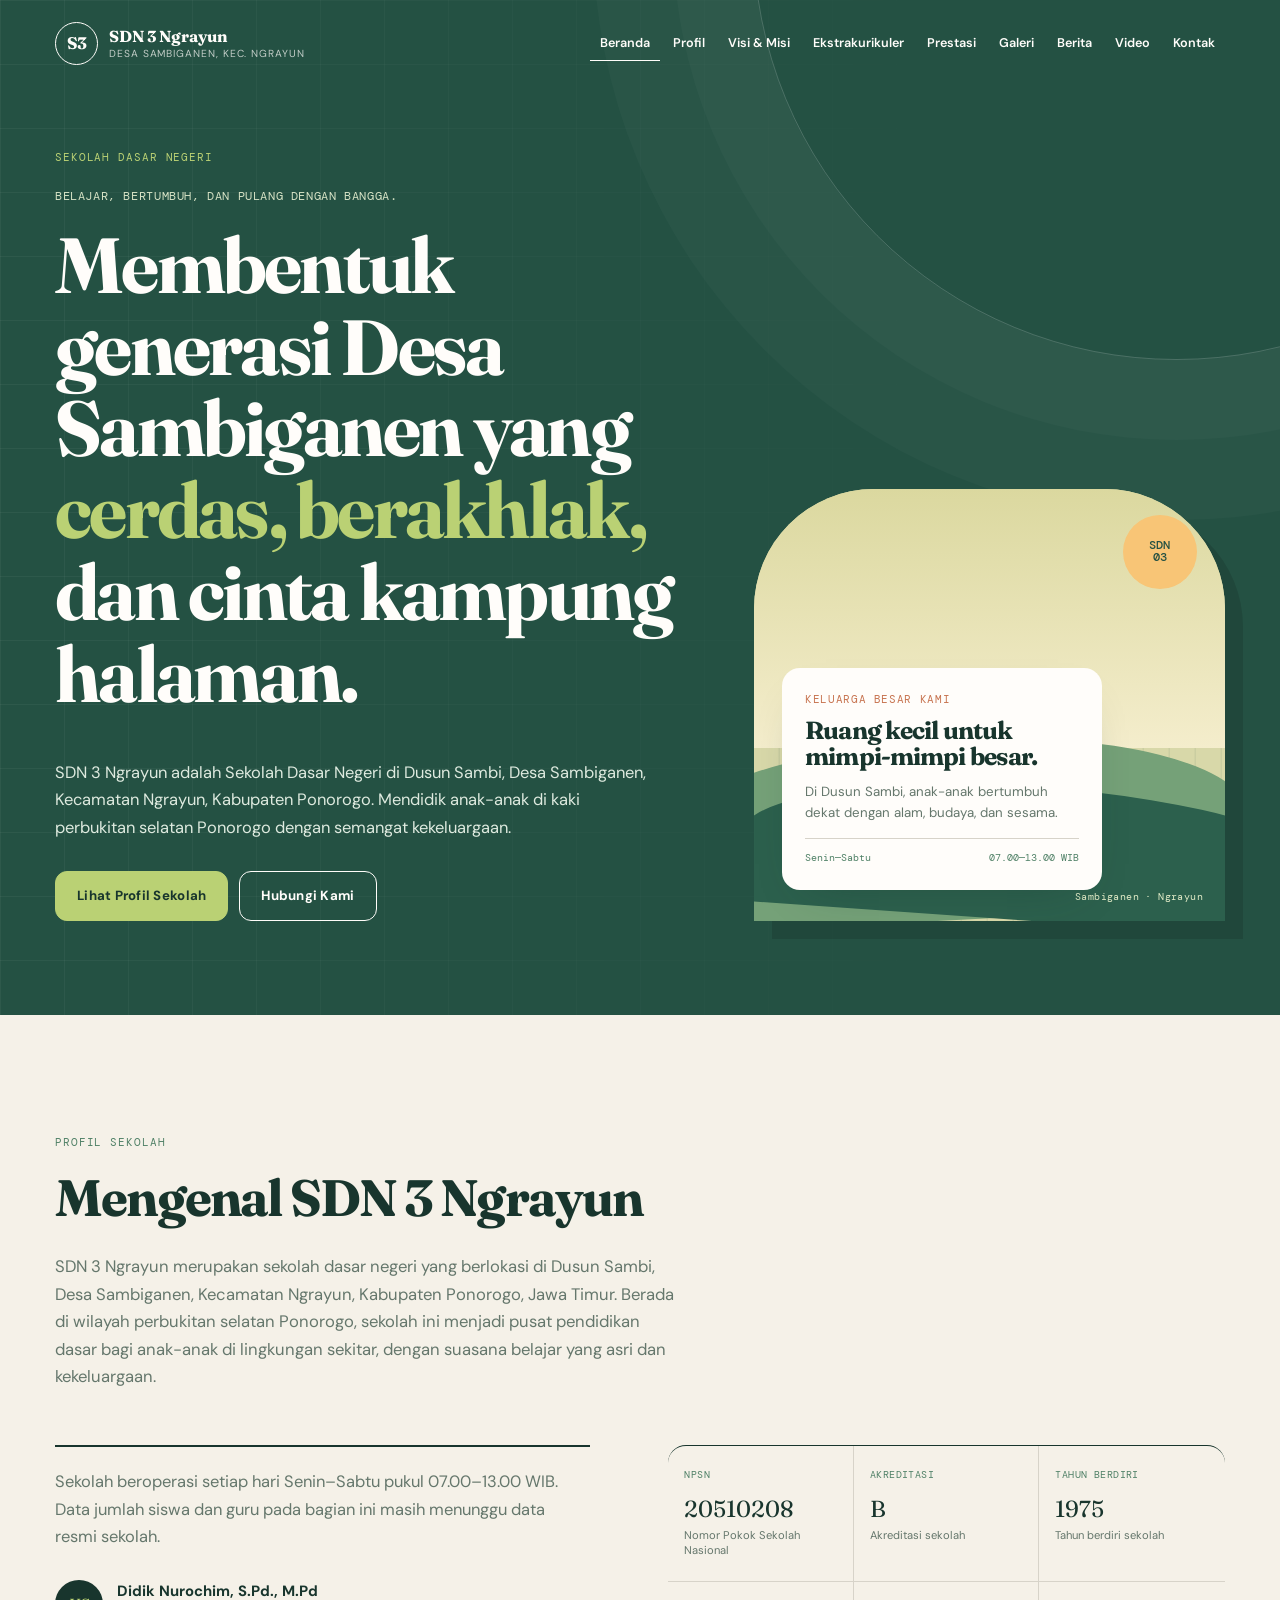
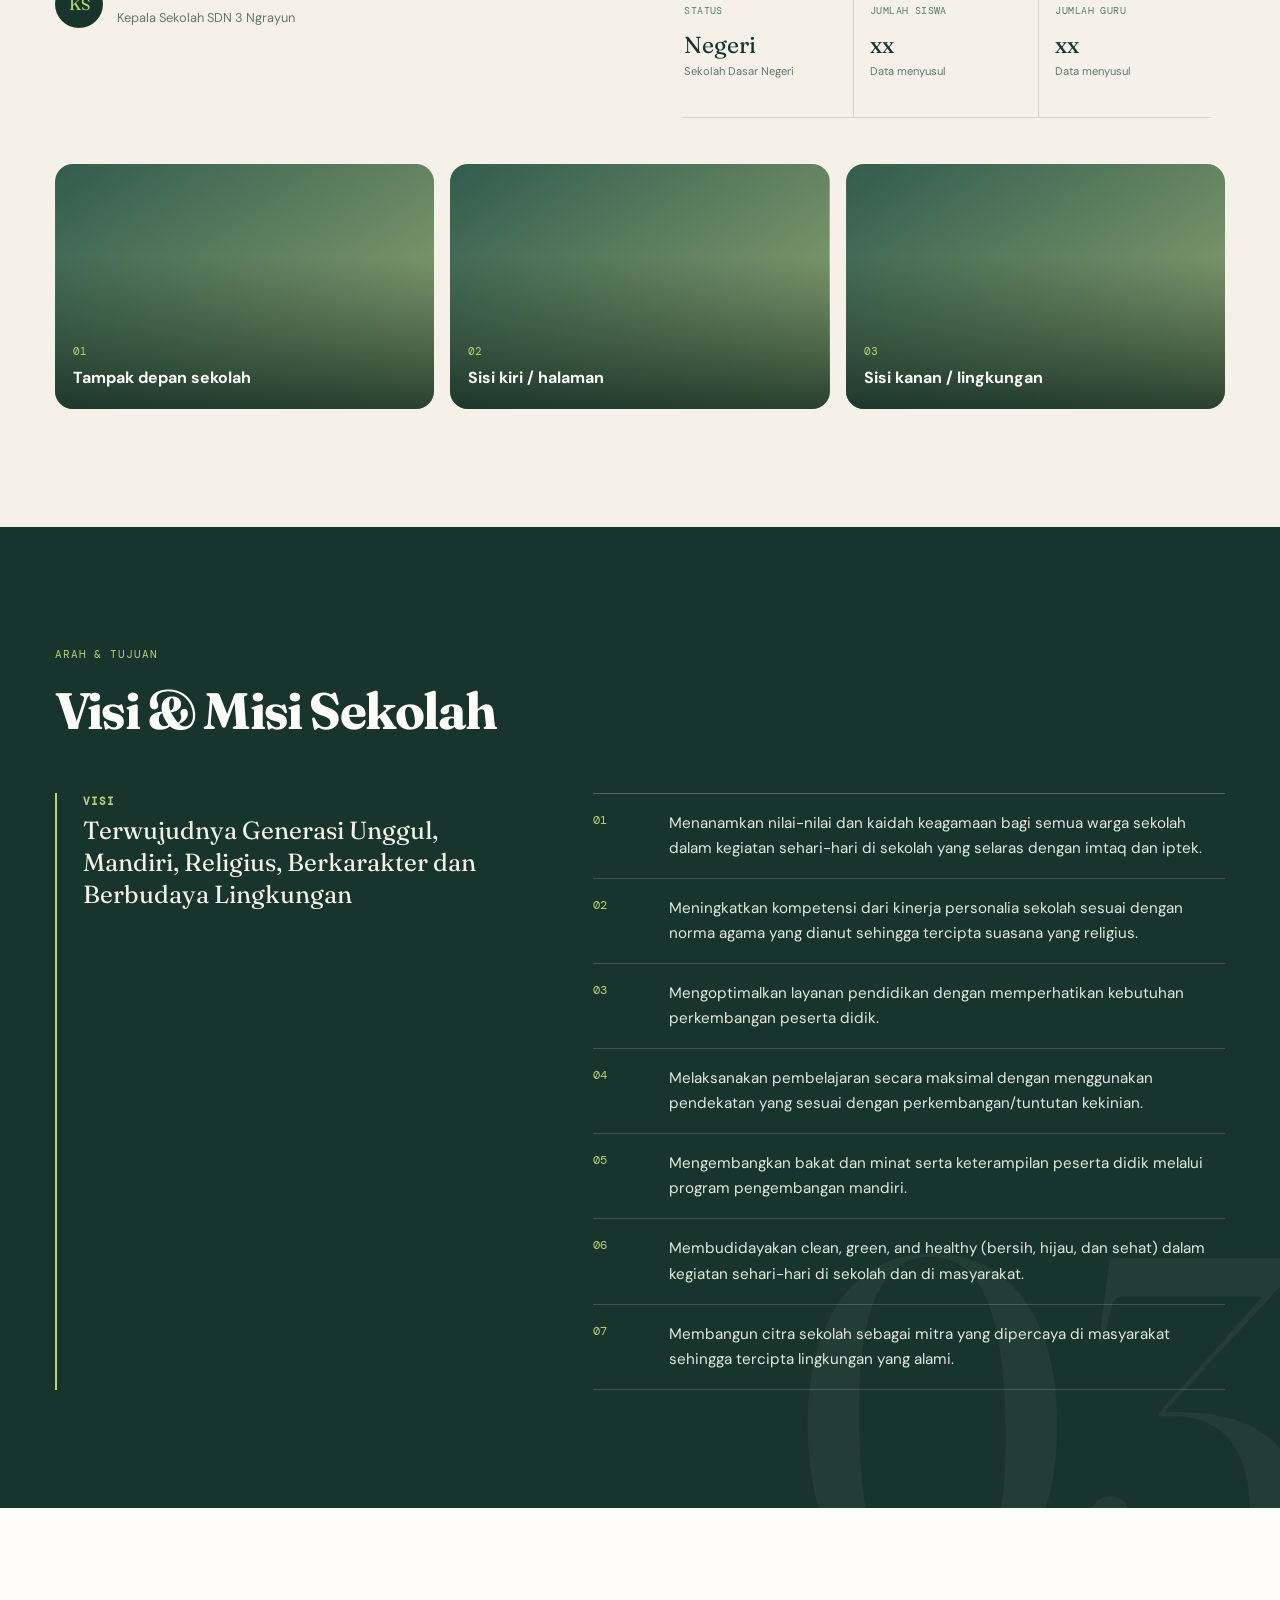
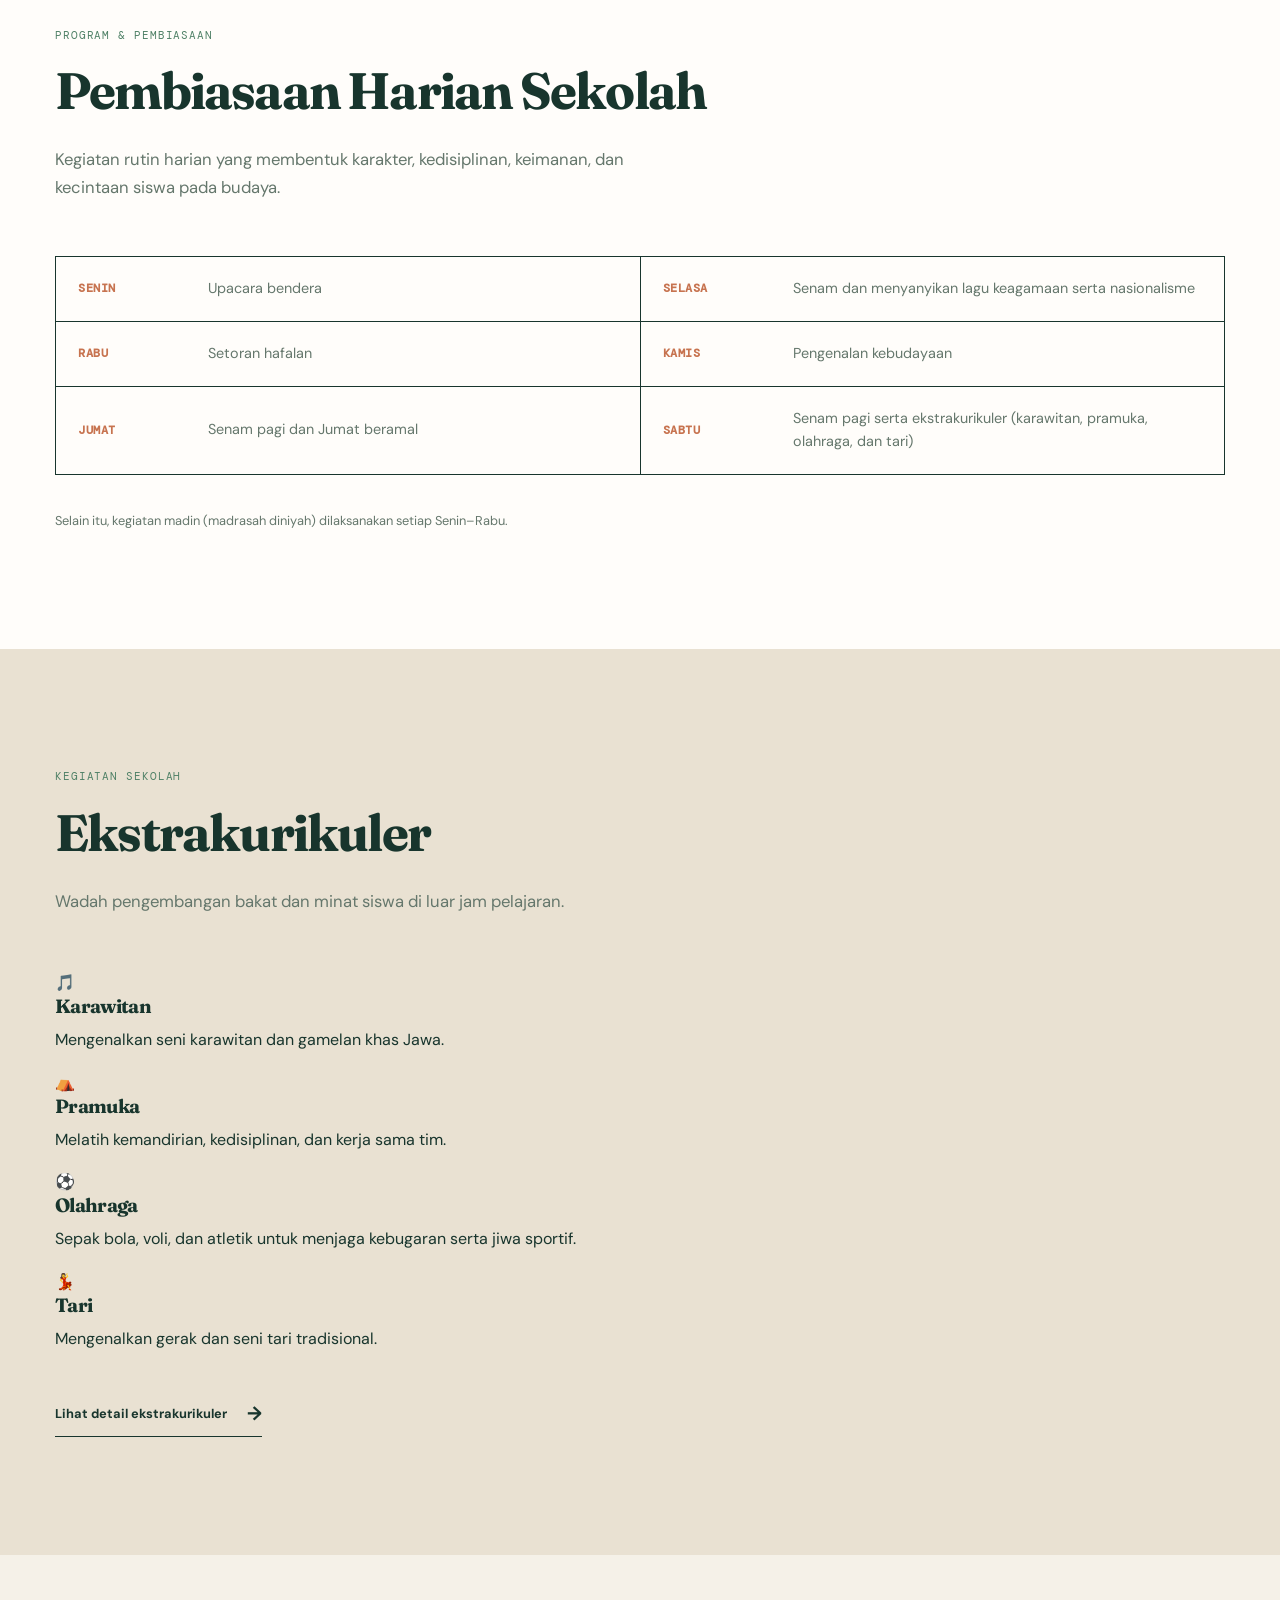
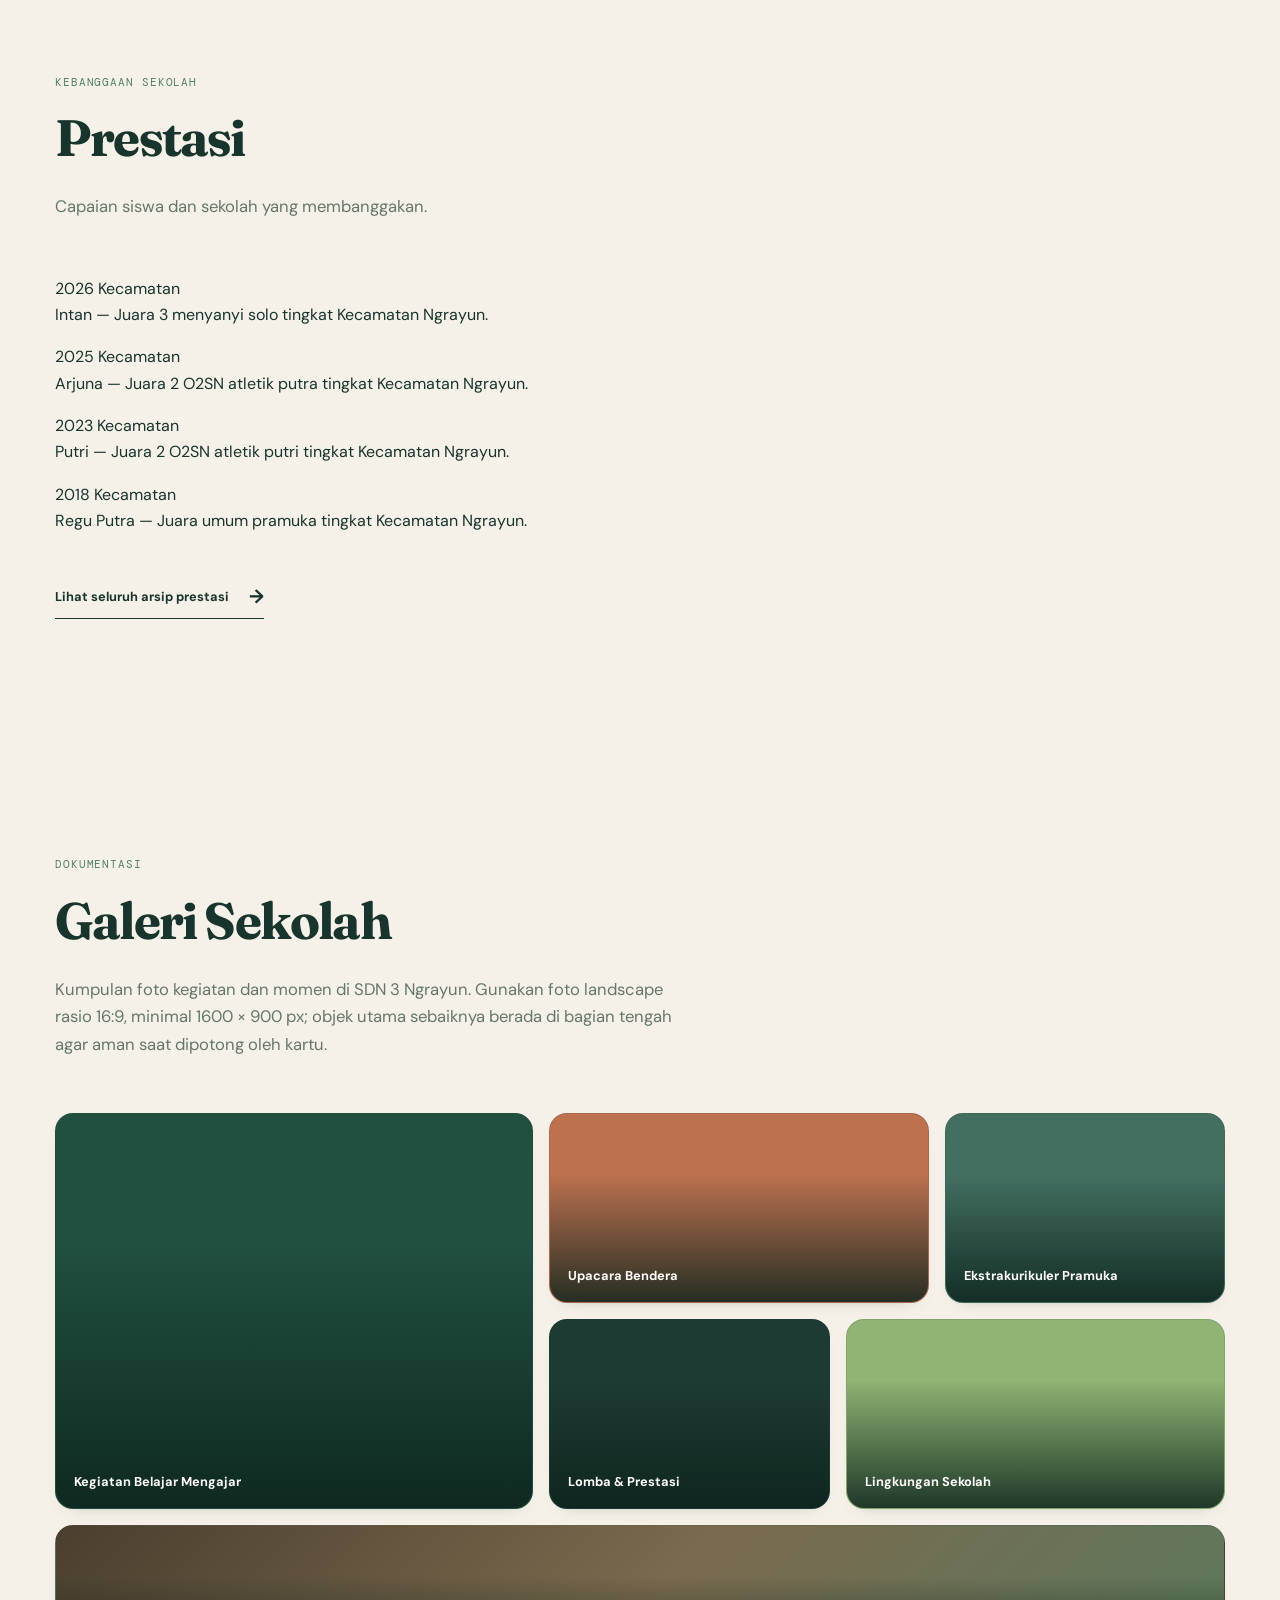
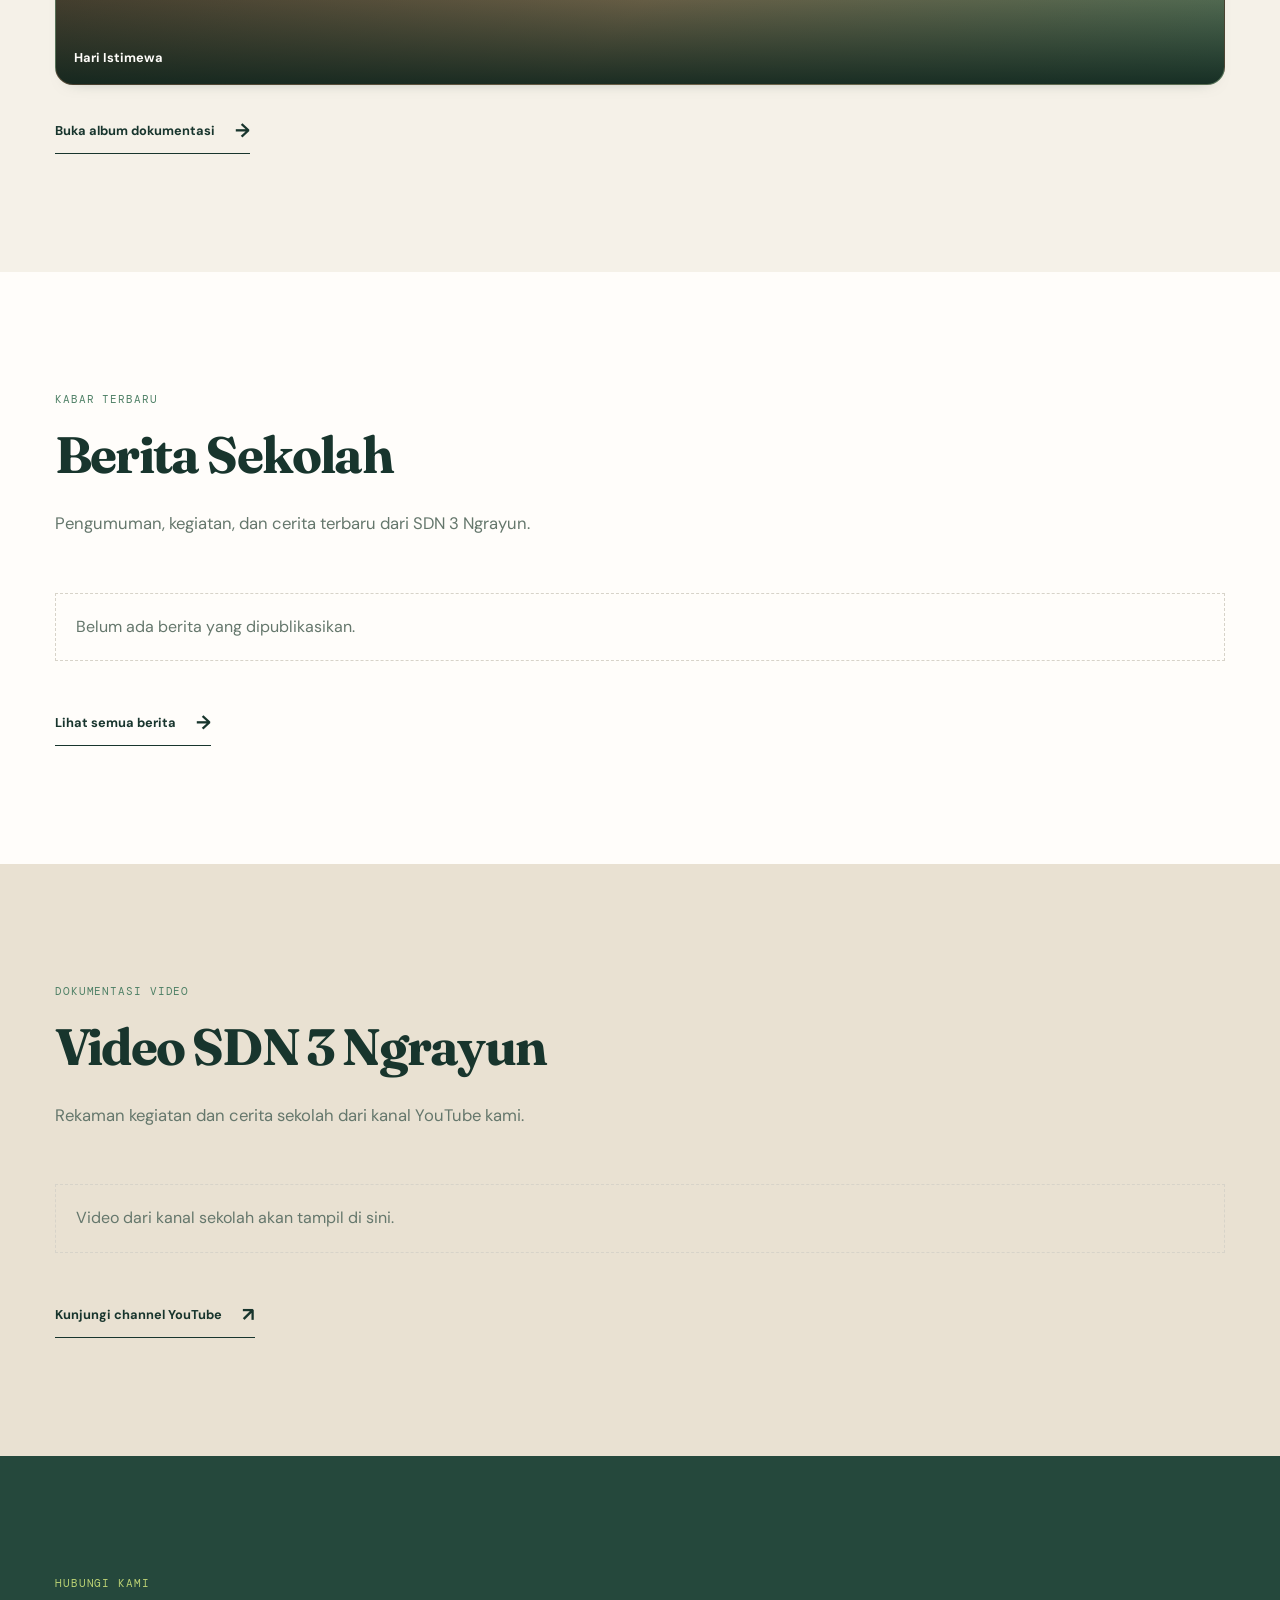
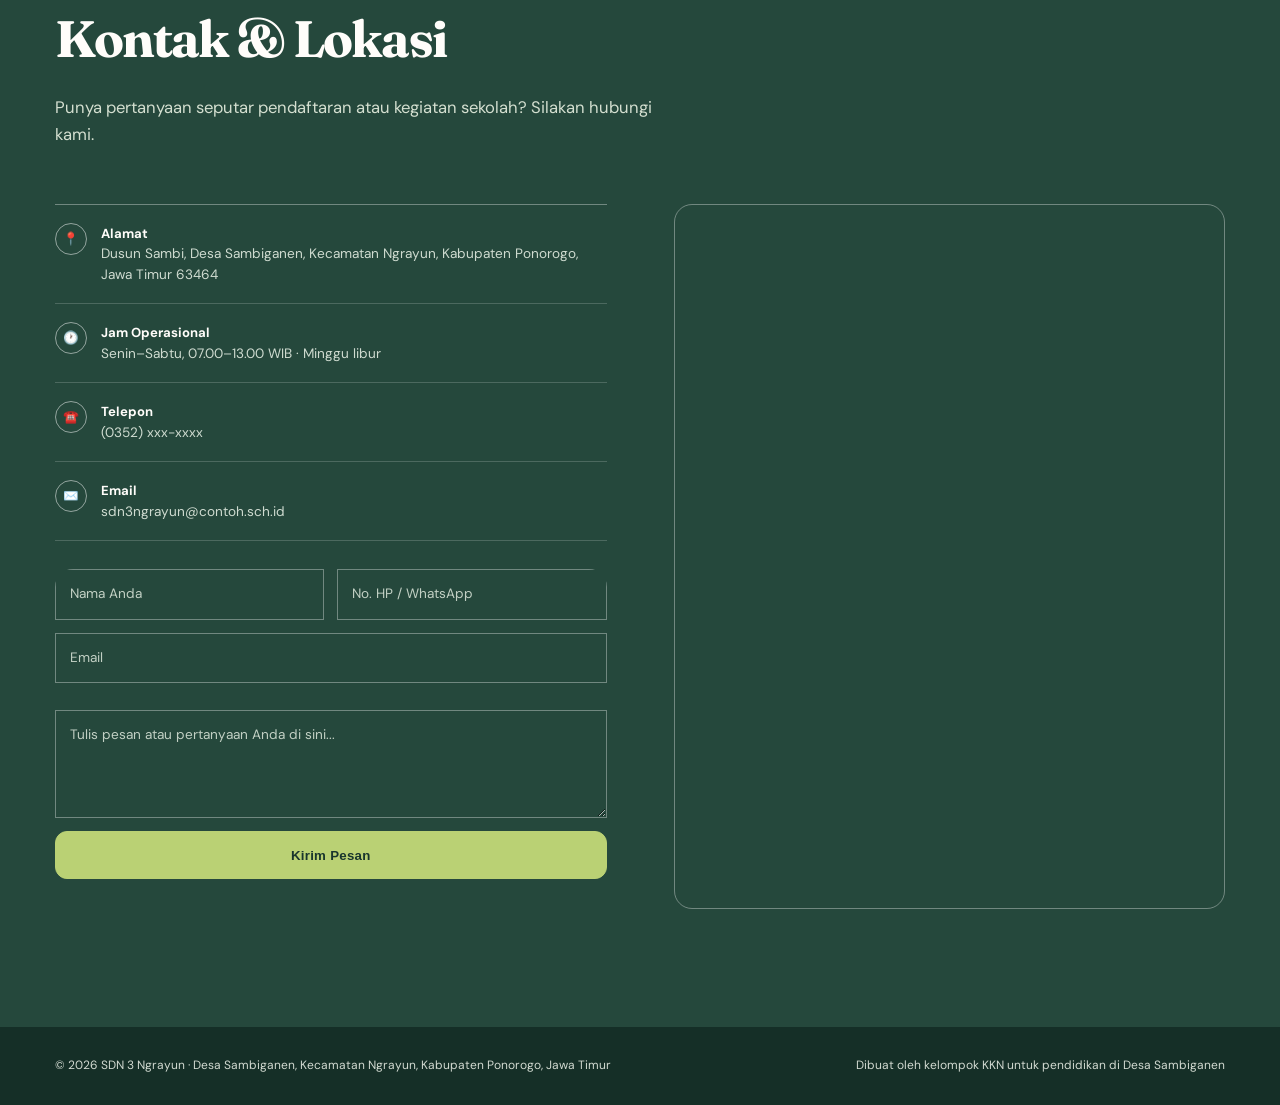
==== commit d06ab95b: "Update project configuration and refine frontend styles Replit-Commit-Author: Agent" ====
--- a/index.html
+++ b/index.html
@@ -161,8 +161,8 @@
     <div class="wrap">
       <div class="section-head reveal">
         <span class="eyebrow">Kegiatan Sekolah</span>
-        <h2>Ekstrakurikuler</h2>
-        <p>Wadah pengembangan bakat dan minat siswa di luar jam pelajaran <span data-editable>(contoh daftar, silakan sesuaikan)</span>.</p>
+        <h2 data-content="extracurricular.title">Ekstrakurikuler</h2>
+        <p>Wadah pengembangan bakat dan minat siswa di luar jam pelajaran.</p>
       </div>
       <div class="ekskul-grid" data-extracurricular-grid="summary">
         <div class="ekskul-card reveal"><div class="ekskul-ic">🎵</div><h4>Karawitan</h4><p>Mengenalkan seni karawitan dan gamelan khas Jawa.</p></div>
@@ -179,8 +179,8 @@
     <div class="wrap">
       <div class="section-head reveal">
         <span class="eyebrow">Kebanggaan Sekolah</span>
-        <h2>Prestasi</h2>
-        <p data-editable>Beberapa capaian siswa dan sekolah (contoh — lengkapi dengan data prestasi terbaru).</p>
+        <h2 data-content="prestasi.title">Prestasi</h2>
+        <p>Capaian siswa dan sekolah yang membanggakan.</p>
       </div>
       <div class="prestasi-list reveal" data-achievement-preview="prestasi.achievements">
         <div class="prestasi-item">
@@ -218,6 +218,7 @@
         <div class="g-item g3" data-image="content.images.gallery.scouts" data-detail-card data-card-title="Ekstrakurikuler Pramuka" data-card-detail="Simpan foto kegiatan latihan, jelajah, permainan kelompok, dan pembelajaran karakter." role="button" tabindex="0" aria-label="Buka detail Ekstrakurikuler Pramuka"><span>Ekstrakurikuler Pramuka</span></div>
         <div class="g-item g4" data-image="content.images.gallery.achievements" data-detail-card data-card-title="Lomba &amp; Prestasi" data-card-detail="Tempat untuk menampilkan dokumentasi lomba, penyerahan penghargaan, serta karya siswa." role="button" tabindex="0" aria-label="Buka detail Lomba dan Prestasi"><span>Lomba &amp; Prestasi</span></div>
         <div class="g-item g5" data-image="content.images.gallery.environment" data-detail-card data-card-title="Lingkungan Sekolah" data-card-detail="Dokumentasi kebun, halaman, kerja bakti, dan suasana sekolah yang asri." role="button" tabindex="0" aria-label="Buka detail Lingkungan Sekolah"><span>Lingkungan Sekolah</span></div>
+        <div class="g-item g6" data-image="content.images.gallery.specialDay" data-detail-card data-card-title="Hari Istimewa" data-card-detail="Dokumentasi kegiatan perayaan, kunjungan, dan momen kebersamaan warga sekolah." role="button" tabindex="0" aria-label="Buka detail Hari Istimewa"><span>Hari Istimewa</span></div>
       </div>
       <a class="section-link" href="album.html">Buka album dokumentasi <span>→</span></a>
     </div>
--- a/css/style.css
+++ b/css/style.css
@@ -30,7 +30,7 @@
 .ekskul { background:var(--paper-deep); }
 
 /* Gallery */
-.galeri { background:var(--paper); }.galeri-grid { display:grid; grid-template-columns:repeat(12,1fr); grid-template-rows:190px 190px; gap:16px; }.g-item { min-height:0; position:relative; overflow:hidden; display:flex; align-items:flex-end; padding:18px; color:var(--white); background-size:cover; background-position:center; isolation:isolate; border:1px solid rgba(24,53,45,.12); box-shadow:0 8px 18px -16px rgba(24,53,45,.55); transition:.25s; }.g-item:after { content:''; position:absolute; inset:0; z-index:-1; background:linear-gradient(0deg,rgba(11,34,27,.85),transparent 68%); }.g-item:hover { transform:translateY(-5px); box-shadow:var(--shadow); }.g1 { grid-column:span 5; grid-row:span 2; background-color:#215041; }.g2 { grid-column:span 4; background-color:#bd714f; }.g3 { grid-column:span 3; background-color:#436f61; }.g4 { grid-column:span 3; background-color:#1e3b33; }.g5 { grid-column:span 4; background-color:#8fb473; }.g-item span { font-size:.8rem; font-weight:700; line-height:1.25; }
+.galeri { background:var(--paper); }.galeri-grid { display:grid; grid-template-columns:repeat(12,1fr); grid-template-rows:190px 190px 160px; gap:16px; }.g-item { min-height:0; position:relative; overflow:hidden; display:flex; align-items:flex-end; padding:18px; color:var(--white); background-size:cover; background-position:center; isolation:isolate; border:1px solid rgba(24,53,45,.12); box-shadow:0 8px 18px -16px rgba(24,53,45,.55); transition:.25s; }.g-item:after { content:''; position:absolute; inset:0; z-index:-1; background:linear-gradient(0deg,rgba(11,34,27,.85),transparent 68%); }.g-item:hover { transform:translateY(-5px); box-shadow:var(--shadow); }.g1 { grid-column:span 5; grid-row:span 2; background-color:#215041; }.g2 { grid-column:span 4; background-color:#bd714f; }.g3 { grid-column:span 3; background-color:#436f61; }.g4 { grid-column:span 3; background-color:#1e3b33; }.g5 { grid-column:span 4; background-color:#8fb473; }.g6 { grid-column:span 12; background-color:#4a3f2e; background-image:linear-gradient(135deg,#4a3f2e 0%,#7a6a4e 50%,#5c7a5e 100%); }.g-item span { font-size:.8rem; font-weight:700; line-height:1.25; }
 
 /* News and video */
 .news-section { background:var(--white); }.video-section { background:var(--paper-deep); }.news-grid { display:grid; grid-template-columns:repeat(3,1fr); gap:16px; }.news-card { display:flex; min-height:220px; flex-direction:column; padding:24px; background:var(--paper); border-top:2px solid var(--leaf); }.news-date { color:var(--clay); font:500 .68rem 'DM Mono',monospace; text-transform:uppercase; }.news-card h3,.video-card h3 { margin-top:15px; font-size:1.45rem; }.news-card p,.video-card p { color:var(--muted); font-size:.88rem; }.news-card a { margin-top:auto; color:var(--leaf); font-size:.8rem; font-weight:700; }.video-grid { display:grid; grid-template-columns:repeat(2,1fr); gap:22px; }.video-card { overflow:hidden; background:var(--white); border:1px solid var(--line); }.video-card iframe { display:block; width:100%; aspect-ratio:16 / 9; border:0; background:var(--ink); }.video-card > div { padding:19px 20px 14px; }.video-card h3 { margin:0 0 8px; }.empty-content { grid-column:1 / -1; padding:20px; color:var(--muted); border:1px dashed var(--line); }
@@ -40,8 +40,8 @@
 
 .reveal { opacity:0; transform:translateY(20px); transition:opacity .7s ease,transform .7s ease; }.reveal.in { opacity:1; transform:none; } @media (prefers-reduced-motion:reduce) { html { scroll-behavior:auto; }.reveal { opacity:1; transform:none; transition:none; } }
 
-@media (max-width:920px) { nav.main-nav { position:fixed; top:0; right:0; width:min(78vw,330px); height:100vh; padding:90px 22px; background:var(--white); color:var(--ink); transform:translateX(110%); transition:.25s; box-shadow:-8px 0 25px rgba(0,0,0,.12); } nav.main-nav.open { transform:none; } nav.main-nav ul { flex-direction:column; } nav.main-nav a { padding:12px 0; font-size:.95rem; }.burger { display:block; }.hero { padding-top:125px; }.hero-inner,.profil-grid,.vm-grid,.kontak-grid { grid-template-columns:1fr; }.hero-inner { gap:46px; }.hero-scene { width:min(490px,100%); justify-self:end; }.profil-grid,.vm-grid { gap:48px; }.school-views { grid-template-columns:repeat(3,1fr); }.school-view { min-height:190px; }.ekskul-grid { grid-template-columns:repeat(2,1fr); }.galeri-grid { grid-template-columns:repeat(2,1fr); grid-template-rows:190px 160px 160px; }.g1 { grid-column:span 2; grid-row:auto; }.g2,.g3,.g4,.g5 { grid-column:auto; } .map-frame { min-height:350px; } }
-@media (max-width:580px) { section { padding:82px 20px; } header,header.scrolled { padding-left:20px; padding-right:20px; }.brand-text span { display:none; } .hero { min-height:auto; padding:116px 20px 72px; }.hero h1 { font-size:clamp(2.65rem,13vw,3.4rem); }.hero-scene { min-height:355px; }.hero-card { left:18px; bottom:20px; width:calc(100% - 36px); }.hero-cta { display:grid; }.hero-cta .btn { width:100%; }.section-head { margin-bottom:39px; }.info-cards { grid-template-columns:1fr 1fr; }.info-card:nth-child(3n) { border-right:1px solid var(--line); }.info-card:nth-child(2n) { border-right:0; }.school-views { grid-template-columns:1fr; gap:12px; margin-top:30px; }.school-view { min-height:180px; }.ekskul-grid { grid-template-columns:1fr; }.ekskul-card { min-height:190px; }.ekskul-ic { margin-bottom:20px; }.prestasi-item { grid-template-columns:1fr; gap:4px; }.galeri-grid { grid-template-columns:1fr; grid-template-rows:none; grid-auto-rows:170px; gap:12px; }.g1,.g2,.g3,.g4,.g5 { grid-column:auto; grid-row:auto; }.form-row { grid-template-columns:1fr; }.footer-wrap { display:grid; text-align:center; }.quick-facts { font-size:.57rem; } }
+@media (max-width:920px) { nav.main-nav { position:fixed; top:0; right:0; width:min(78vw,330px); height:100vh; padding:90px 22px; background:var(--white); color:var(--ink); transform:translateX(110%); transition:.25s; box-shadow:-8px 0 25px rgba(0,0,0,.12); } nav.main-nav.open { transform:none; } nav.main-nav ul { flex-direction:column; } nav.main-nav a { padding:12px 0; font-size:.95rem; }.burger { display:block; }.hero { padding-top:125px; }.hero-inner,.profil-grid,.vm-grid,.kontak-grid { grid-template-columns:1fr; }.hero-inner { gap:46px; }.hero-scene { width:min(490px,100%); justify-self:end; }.profil-grid,.vm-grid { gap:48px; }.school-views { grid-template-columns:repeat(3,1fr); }.school-view { min-height:190px; }.ekskul-grid { grid-template-columns:repeat(2,1fr); }.galeri-grid { grid-template-columns:repeat(2,1fr); grid-template-rows:190px 160px 160px 140px; }.g1 { grid-column:span 2; grid-row:auto; }.g2,.g3,.g4,.g5 { grid-column:auto; }.g6 { grid-column:span 2; background-image:linear-gradient(135deg,#4a3f2e 0%,#7a6a4e 50%,#5c7a5e 100%); } .map-frame { min-height:350px; } }
+@media (max-width:580px) { section { padding:82px 20px; } header,header.scrolled { padding-left:20px; padding-right:20px; }.brand-text span { display:none; } .hero { min-height:auto; padding:116px 20px 72px; }.hero h1 { font-size:clamp(2.65rem,13vw,3.4rem); }.hero-scene { min-height:355px; }.hero-card { left:18px; bottom:20px; width:calc(100% - 36px); }.hero-cta { display:grid; }.hero-cta .btn { width:100%; }.section-head { margin-bottom:39px; }.info-cards { grid-template-columns:1fr 1fr; }.info-card:nth-child(3n) { border-right:1px solid var(--line); }.info-card:nth-child(2n) { border-right:0; }.school-views { grid-template-columns:1fr; gap:12px; margin-top:30px; }.school-view { min-height:180px; }.ekskul-grid { grid-template-columns:1fr; }.ekskul-card { min-height:190px; }.ekskul-ic { margin-bottom:20px; }.prestasi-item { grid-template-columns:1fr; gap:4px; }.galeri-grid { grid-template-columns:1fr; grid-template-rows:none; grid-auto-rows:170px; gap:12px; }.g1,.g2,.g3,.g4,.g5,.g6 { grid-column:auto; grid-row:auto; }.g6 { background-image:linear-gradient(135deg,#4a3f2e 0%,#7a6a4e 50%,#5c7a5e 100%); }.form-row { grid-template-columns:1fr; }.footer-wrap { display:grid; text-align:center; }.quick-facts { font-size:.57rem; } }
 
 /* Detail pages */
 .section-link { display:inline-flex; align-items:center; gap:20px; margin-top:30px; padding-bottom:6px; border-bottom:1px solid var(--ink); font-size:.8rem; font-weight:700; }.section-link span { font-size:1.2rem; transition:transform .2s; }.section-link:hover span { transform:translateX(5px); }
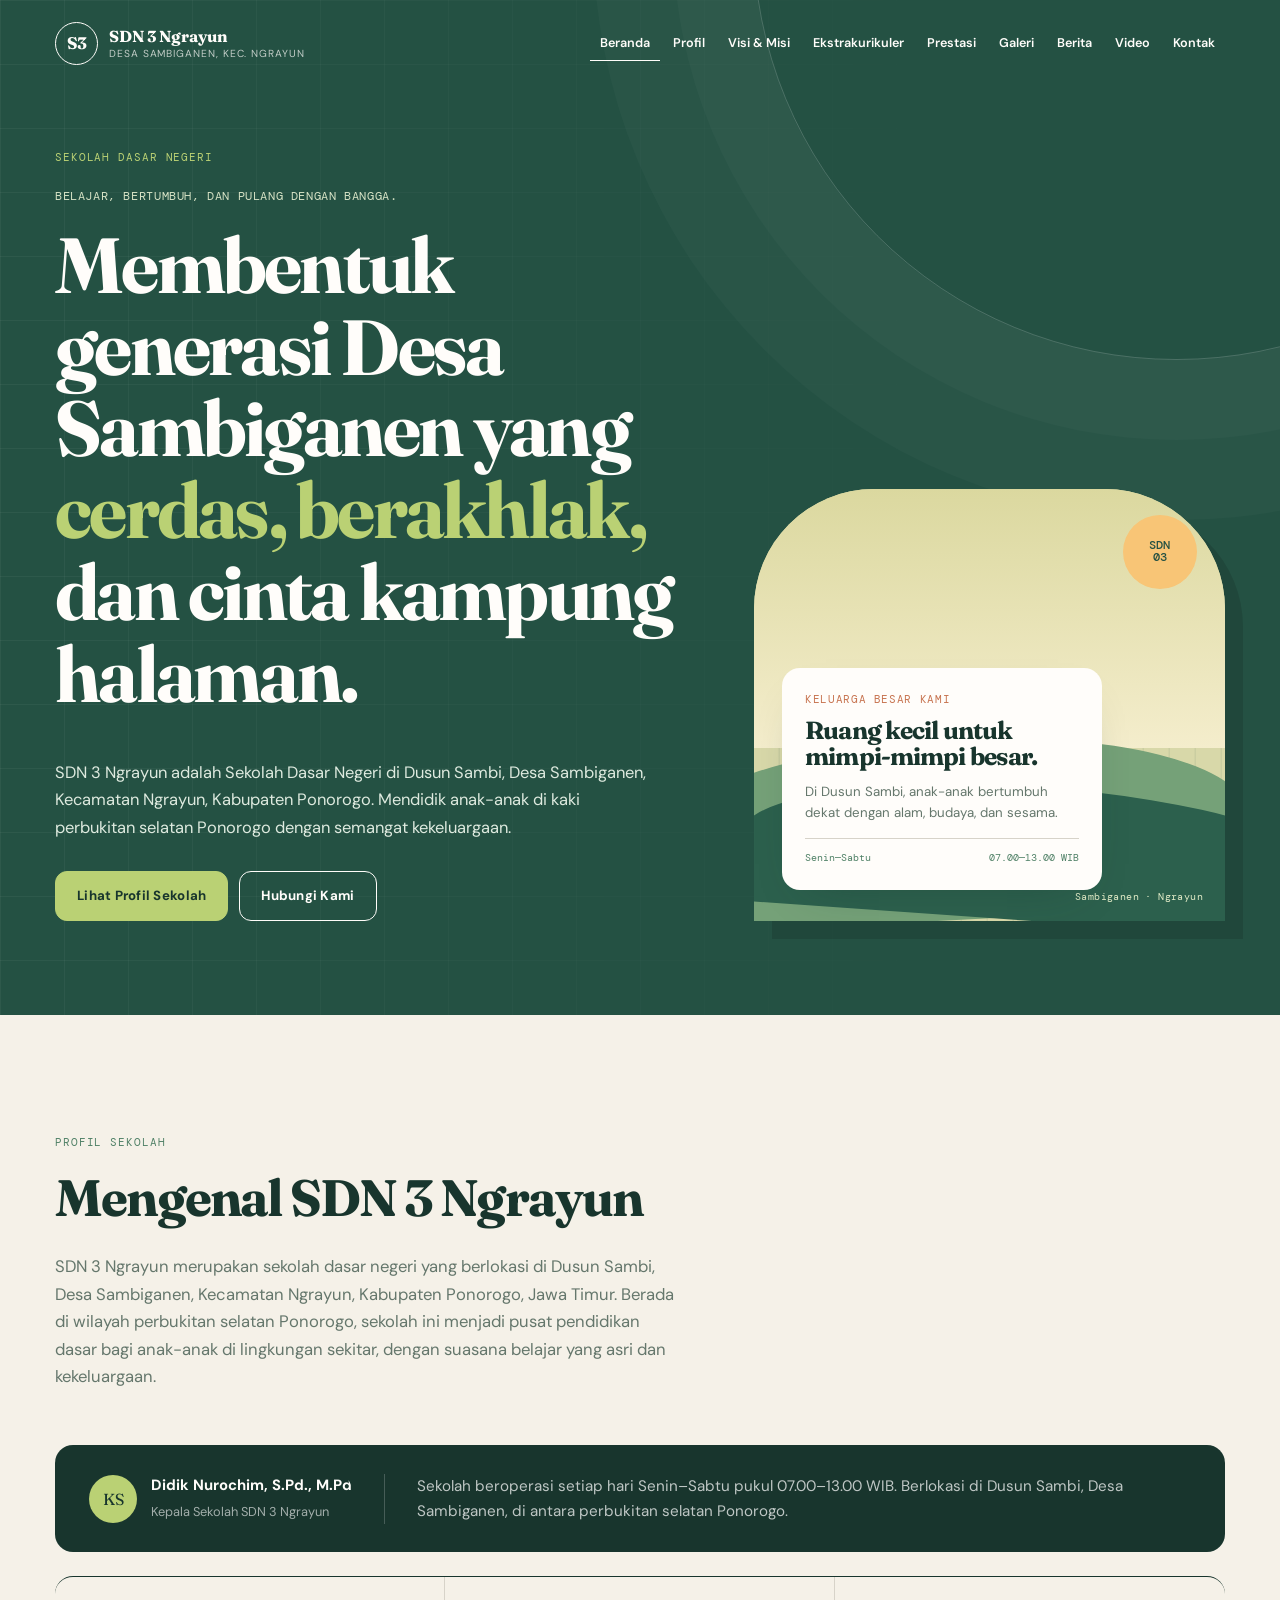
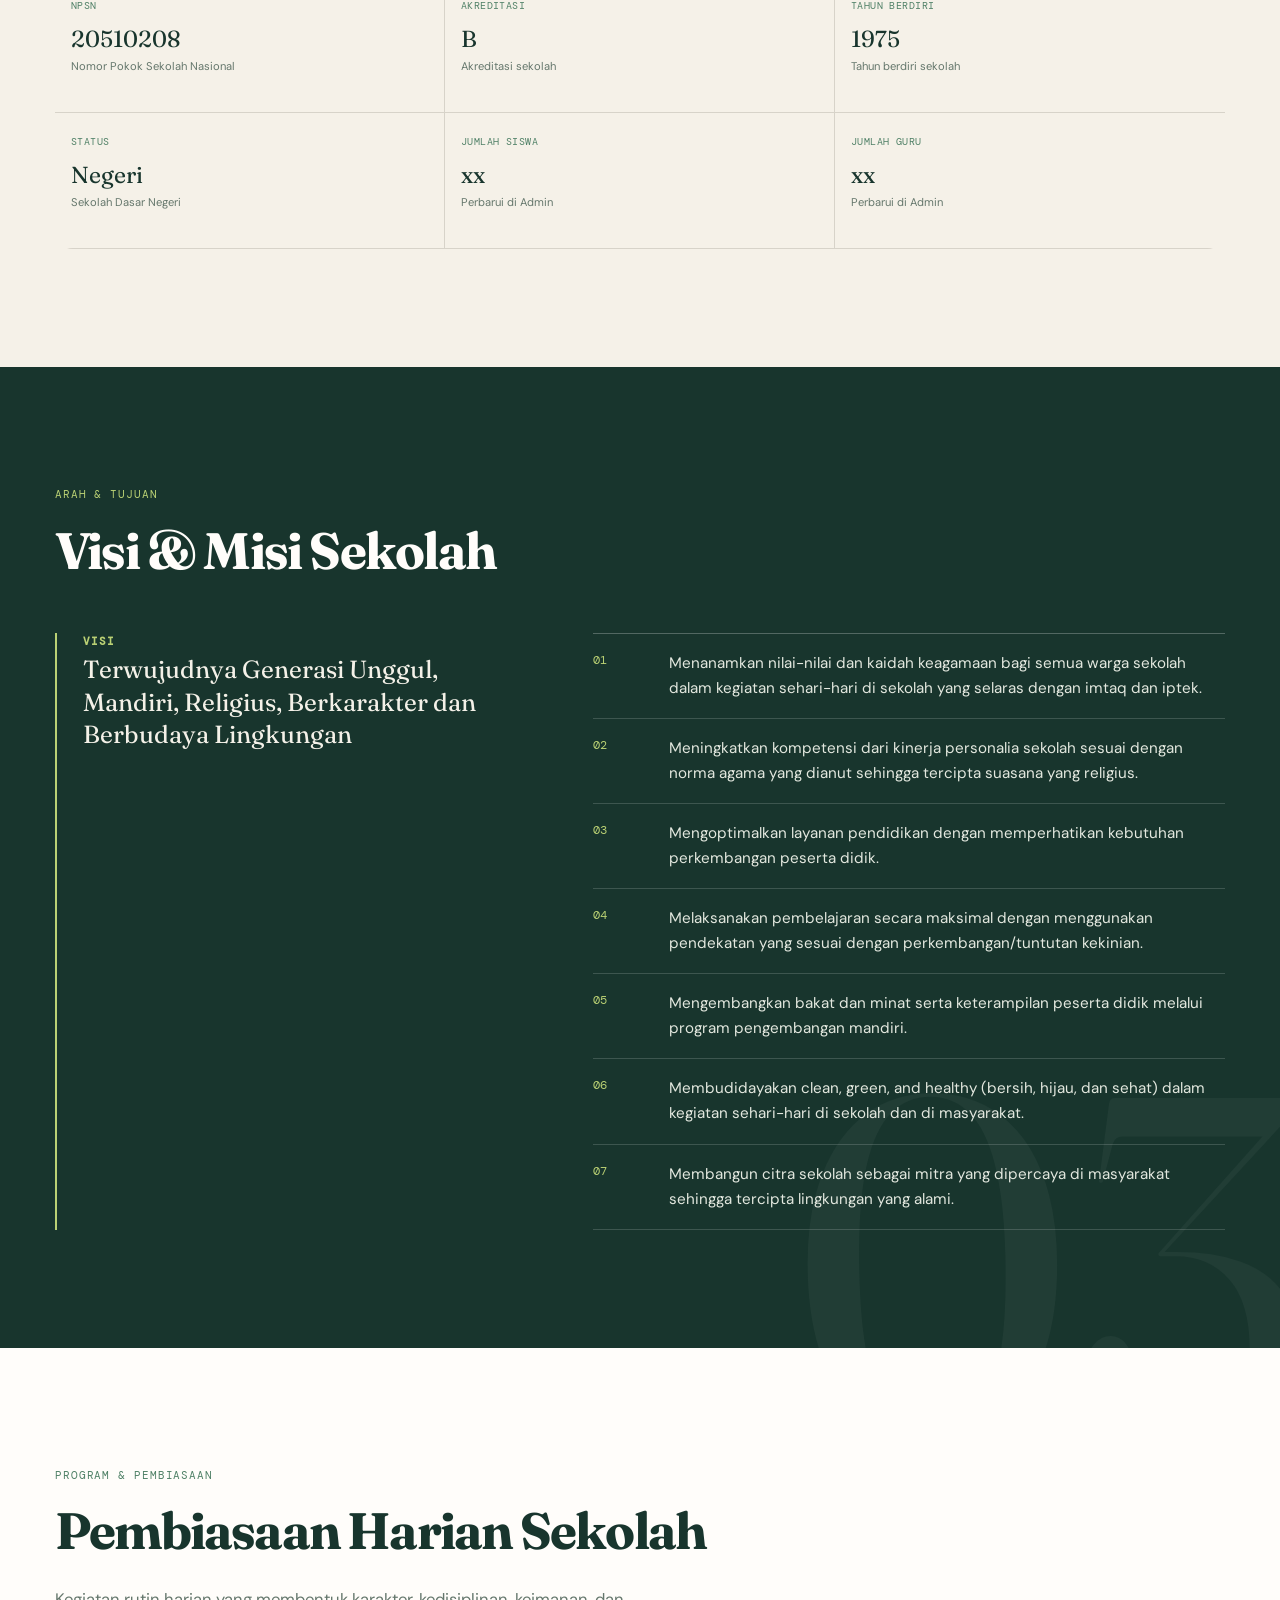
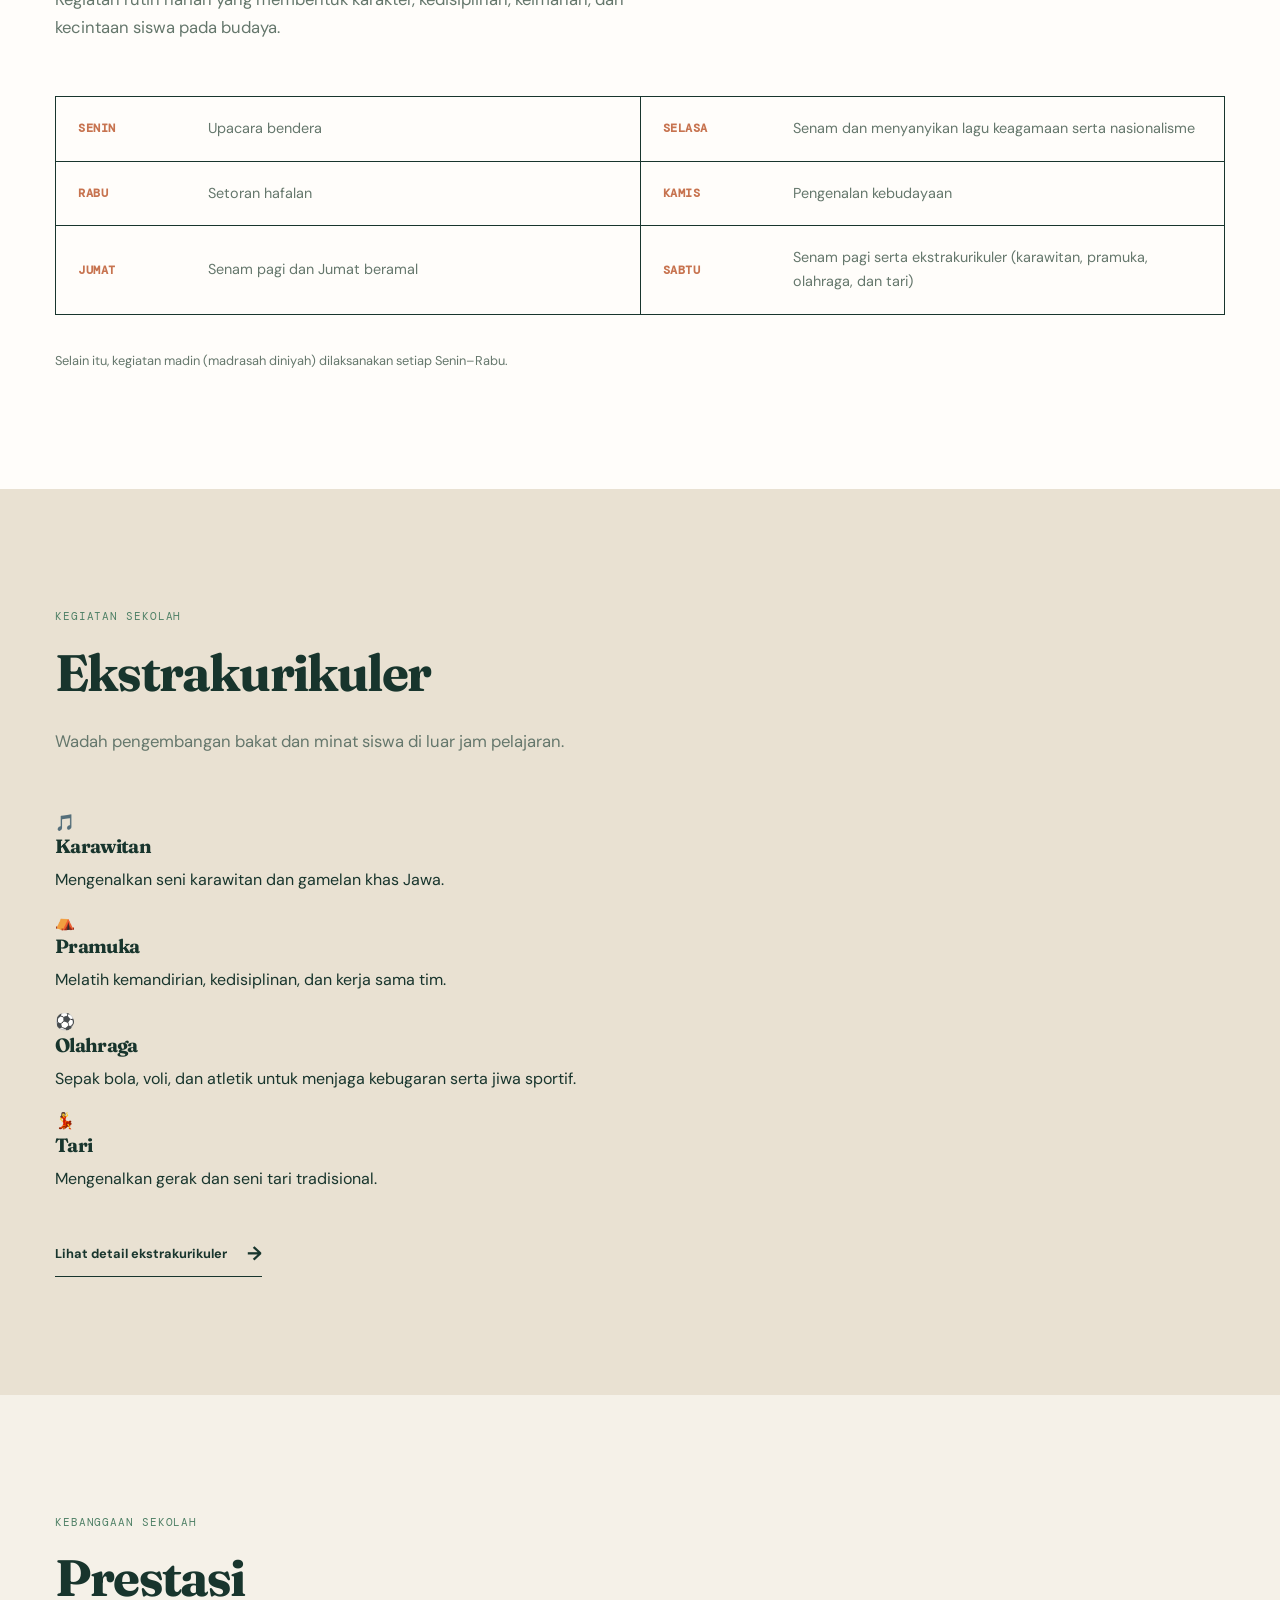
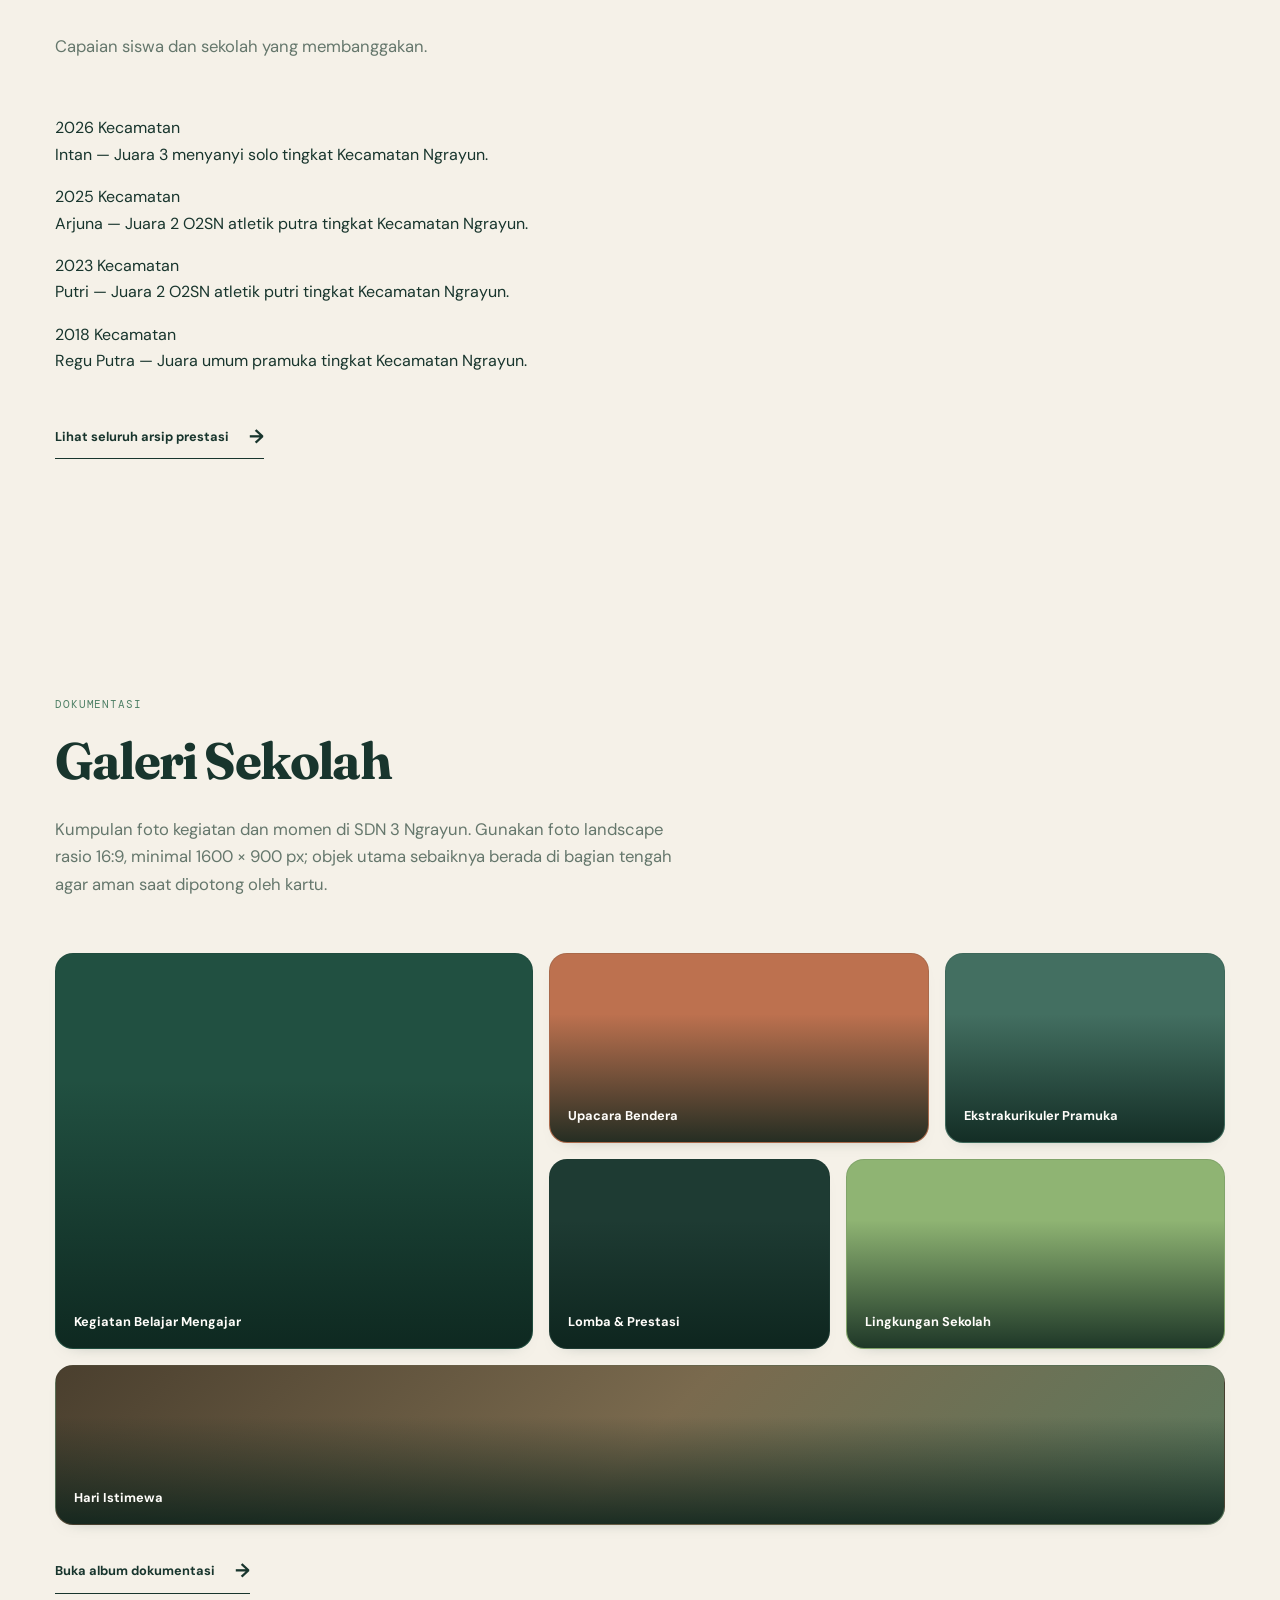
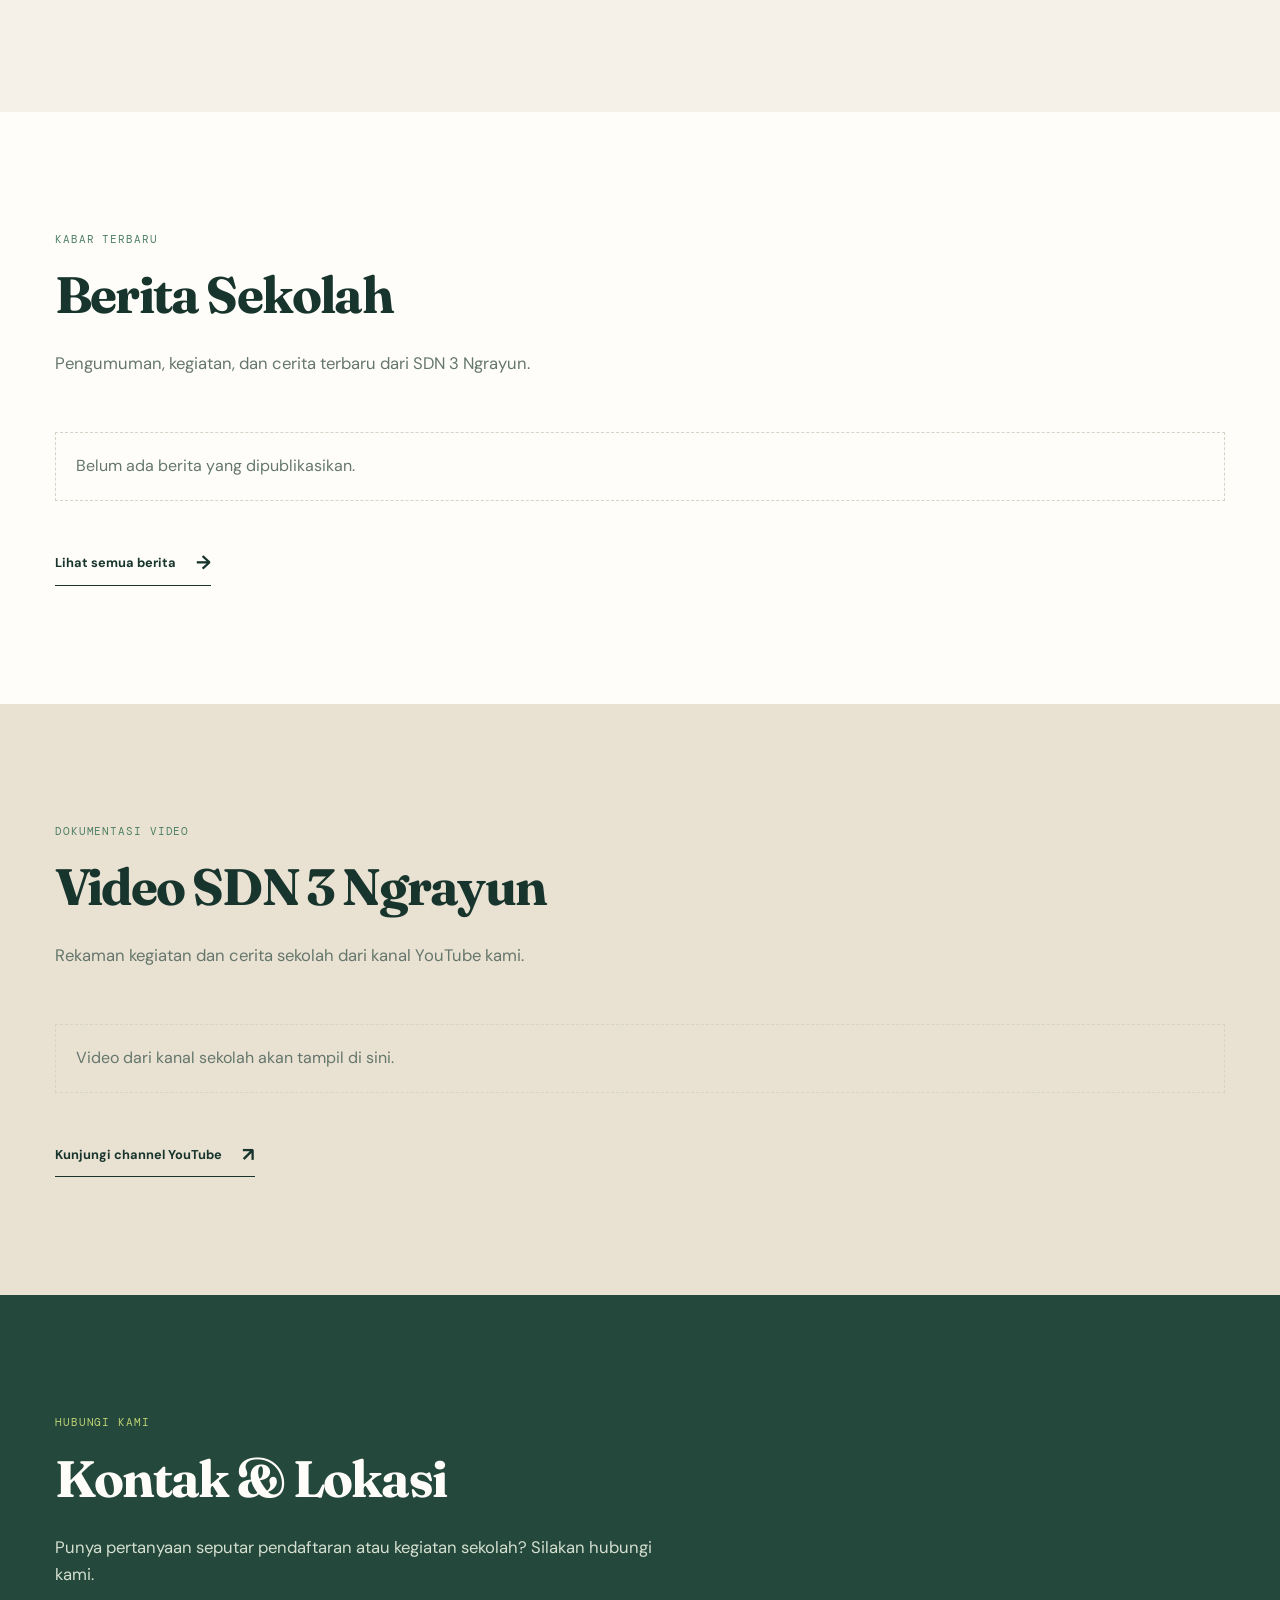
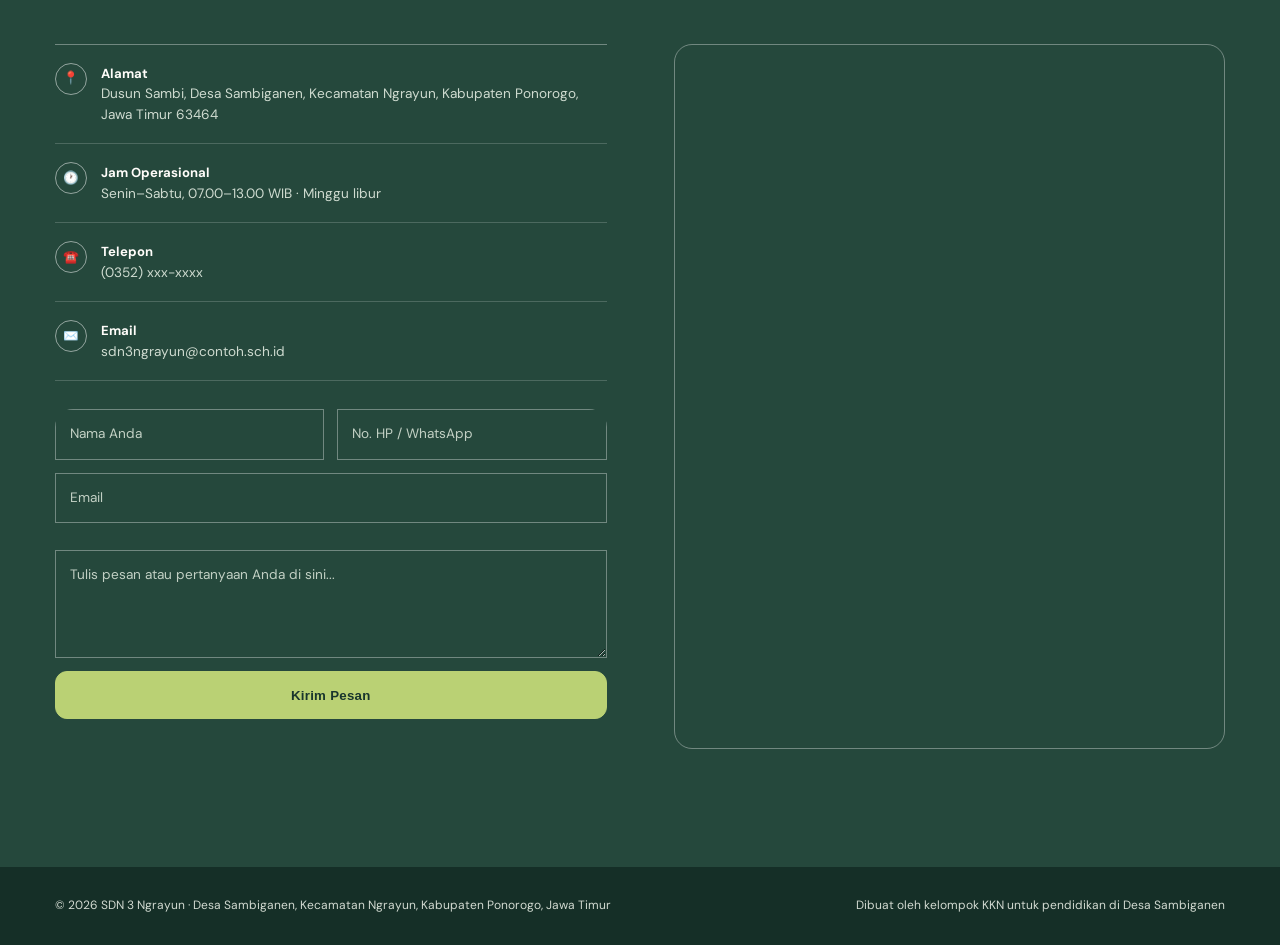
==== commit 98cfe7cf: "Refactor admin interface and clean up styling and scripts Replit-Commit-Author: Agent" ====
--- a/index.html
+++ b/index.html
@@ -83,30 +83,23 @@
         <h2>Mengenal SDN 3 Ngrayun</h2>
         <p data-content="school.profile">SDN 3 Ngrayun merupakan sekolah dasar negeri yang berlokasi di Dusun Sambi, Desa Sambiganen, Kecamatan Ngrayun, Kabupaten Ponorogo, Jawa Timur. Berada di wilayah perbukitan selatan Ponorogo, sekolah ini menjadi pusat pendidikan dasar bagi anak-anak di lingkungan sekitar, dengan suasana belajar yang asri dan kekeluargaan.</p>
       </div>
-      <div class="profil-grid">
-        <div class="profil-text reveal">
-          <p data-editable>Sekolah beroperasi setiap hari Senin–Sabtu pukul 07.00–13.00 WIB. Data jumlah siswa dan guru pada bagian ini masih menunggu data resmi sekolah.</p>
-          <div class="kepsek">
-            <div class="avatar">KS</div>
-            <div>
-              <b data-editable data-content="school.principal">Didik Nurochim, S.Pd., M.Pd</b>
-              <span>Kepala Sekolah SDN 3 Ngrayun</span>
-            </div>
+      <div class="kepsek-spotlight reveal">
+        <div class="kepsek">
+          <div class="avatar">KS</div>
+          <div>
+            <b data-content="school.principal">Didik Nurochim, S.Pd., M.Pd</b>
+            <span>Kepala Sekolah SDN 3 Ngrayun</span>
           </div>
         </div>
-        <div class="info-cards reveal">
-          <div class="info-card"><div class="ic-label">NPSN</div><div class="ic-value" data-editable data-content="school.npsn">20510208</div><div class="ic-sub">Nomor Pokok Sekolah Nasional</div></div>
-          <div class="info-card"><div class="ic-label">Akreditasi</div><div class="ic-value" data-editable data-content="school.accreditation">B</div><div class="ic-sub">Akreditasi sekolah</div></div>
-          <div class="info-card"><div class="ic-label">Tahun Berdiri</div><div class="ic-value" data-editable data-content="school.established">1975</div><div class="ic-sub">Tahun berdiri sekolah</div></div>
-          <div class="info-card"><div class="ic-label">Status</div><div class="ic-value" data-content="school.status">Negeri</div><div class="ic-sub">Sekolah Dasar Negeri</div></div>
-          <div class="info-card"><div class="ic-label">Jumlah Siswa</div><div class="ic-value" data-editable data-content="school.students">xx</div><div class="ic-sub">Data menyusul</div></div>
-          <div class="info-card"><div class="ic-label">Jumlah Guru</div><div class="ic-value" data-editable data-content="school.teachers">xx</div><div class="ic-sub">Data menyusul</div></div>
-        </div>
-      </div>
-      <div class="school-views reveal" aria-label="Tampak area sekolah">
-        <figure class="school-view" data-image="content.images.views.front"><figcaption><span>01</span>Tampak depan sekolah</figcaption></figure>
-        <figure class="school-view" data-image="content.images.views.left"><figcaption><span>02</span>Sisi kiri / halaman</figcaption></figure>
-        <figure class="school-view" data-image="content.images.views.right"><figcaption><span>03</span>Sisi kanan / lingkungan</figcaption></figure>
+        <p>Sekolah beroperasi setiap hari Senin–Sabtu pukul 07.00–13.00 WIB. Berlokasi di Dusun Sambi, Desa Sambiganen, di antara perbukitan selatan Ponorogo.</p>
+      </div>
+      <div class="info-cards reveal">
+        <div class="info-card"><div class="ic-label">NPSN</div><div class="ic-value" data-content="school.npsn">20510208</div><div class="ic-sub">Nomor Pokok Sekolah Nasional</div></div>
+        <div class="info-card"><div class="ic-label">Akreditasi</div><div class="ic-value" data-content="school.accreditation">B</div><div class="ic-sub">Akreditasi sekolah</div></div>
+        <div class="info-card"><div class="ic-label">Tahun Berdiri</div><div class="ic-value" data-content="school.established">1975</div><div class="ic-sub">Tahun berdiri sekolah</div></div>
+        <div class="info-card"><div class="ic-label">Status</div><div class="ic-value" data-content="school.status">Negeri</div><div class="ic-sub">Sekolah Dasar Negeri</div></div>
+        <div class="info-card"><div class="ic-label">Jumlah Siswa</div><div class="ic-value" data-content="school.students">xx</div><div class="ic-sub">Perbarui di Admin</div></div>
+        <div class="info-card"><div class="ic-label">Jumlah Guru</div><div class="ic-value" data-content="school.teachers">xx</div><div class="ic-sub">Perbarui di Admin</div></div>
       </div>
     </div>
   </section>
--- a/css/style.css
+++ b/css/style.css
@@ -17,8 +17,8 @@
 .hero-scene.has-image:before { opacity:.36; }
 
 /* Profile */
-.profil { background:var(--paper); }.profil-grid { display:grid; grid-template-columns:1fr 1.04fr; gap:78px; align-items:start; }.profil-text { border-top:2px solid var(--ink); padding-top:21px; }.profil-text p { color:var(--muted); font-size:1.03rem; }.kepsek { margin-top:29px; display:flex; align-items:center; gap:14px; }.kepsek .avatar { width:48px; height:48px; border-radius:50%; display:grid; place-items:center; font-family:'Fraunces',serif; background:var(--ink); color:var(--lime); }.kepsek b { display:block; font-size:.93rem; }.kepsek span { font-size:.8rem; color:var(--muted); }.info-cards { border-top:1px solid var(--ink); display:grid; grid-template-columns:repeat(3,1fr); }.info-card { min-height:136px; padding:20px 16px; border-right:1px solid var(--line); border-bottom:1px solid var(--line); }.info-card:nth-child(3n) { border-right:0; }.info-card:hover { background:var(--white); }.ic-label { font-family:'DM Mono',monospace; font-size:.65rem; text-transform:uppercase; letter-spacing:.04em; color:var(--leaf); }.ic-value { margin-top:13px; font-family:'Fraunces',serif; color:var(--ink); font-size:1.45rem; line-height:1; }.ic-sub { margin-top:8px; font-size:.7rem; color:var(--muted); line-height:1.4; }
-.school-views { display:grid; grid-template-columns:repeat(3,1fr); gap:16px; margin-top:46px; }.school-view { min-height:245px; margin:0; position:relative; display:flex; align-items:flex-end; overflow:hidden; background:linear-gradient(145deg,#315c4d,#93aa74); background-size:cover; background-position:center; border-radius:18px; }.school-view:after { content:''; position:absolute; inset:0; background:linear-gradient(0deg,rgba(10,35,27,.78),transparent 62%); }.school-view figcaption { z-index:1; padding:18px; color:var(--white); font-weight:700; }.school-view figcaption span { display:block; margin-bottom:7px; color:var(--lime); font:.68rem 'DM Mono',monospace; }
+.profil { background:var(--paper); }.kepsek { display:flex; align-items:center; gap:14px; }.kepsek .avatar { width:48px; height:48px; border-radius:50%; display:grid; place-items:center; font-family:'Fraunces',serif; background:var(--ink); color:var(--lime); flex:0 0 48px; }.kepsek b { display:block; font-size:.93rem; }.kepsek span { font-size:.8rem; color:var(--muted); }.kepsek-spotlight { display:flex; align-items:center; gap:32px; padding:28px 34px; background:var(--ink); color:var(--white); border-radius:18px; margin-bottom:24px; }.kepsek-spotlight .kepsek .avatar { background:var(--lime); color:var(--ink); }.kepsek-spotlight .kepsek b { color:var(--white); }.kepsek-spotlight .kepsek span { color:rgba(255,255,255,.6); }.kepsek-spotlight p { margin:0; color:rgba(255,255,255,.72); font-size:.95rem; border-left:1px solid rgba(255,255,255,.2); padding-left:32px; flex:1; }.info-cards { border-top:1px solid var(--ink); display:grid; grid-template-columns:repeat(3,1fr); }.info-card { min-height:136px; padding:20px 16px; border-right:1px solid var(--line); border-bottom:1px solid var(--line); }.info-card:nth-child(3n) { border-right:0; }.info-card:hover { background:var(--white); }.ic-label { font-family:'DM Mono',monospace; font-size:.65rem; text-transform:uppercase; letter-spacing:.04em; color:var(--leaf); }.ic-value { margin-top:13px; font-family:'Fraunces',serif; color:var(--ink); font-size:1.45rem; line-height:1; }.ic-sub { margin-top:8px; font-size:.7rem; color:var(--muted); line-height:1.4; }
+@media (max-width:640px) { .kepsek-spotlight { flex-direction:column; align-items:flex-start; gap:20px; }.kepsek-spotlight p { border-left:none; padding-left:0; border-top:1px solid rgba(255,255,255,.2); padding-top:20px; } }
 
 /* Visi */
 .visimisi { overflow:hidden; color:var(--white); background:var(--ink); }.visimisi:after { content:'03'; position:absolute; right:-.06em; bottom:-.32em; color:rgba(255,255,255,.04); font-family:'Fraunces',serif; font-size:30rem; line-height:1; }.visimisi .wrap { position:relative; z-index:1; }.visimisi h2 { color:var(--white); }.visimisi .eyebrow { color:var(--lime); }.vm-grid { display:grid; grid-template-columns:.84fr 1.16fr; gap:80px; }.visi-box { border-left:2px solid var(--lime); padding:3px 0 3px 26px; }.visi-box h3 { color:var(--lime); font-family:'DM Mono',monospace; font-size:.7rem; text-transform:uppercase; letter-spacing:.08em; }.visi-box p { color:#f4f1e8; font-family:'Fraunces',serif; font-size:1.55rem; line-height:1.3; }.visi-box small { font-family:'DM Sans',sans-serif!important; color:#aabdb3!important; }.misi-list { border-top:1px solid rgba(255,255,255,.25); }.misi-list li { display:grid; grid-template-columns:58px 1fr; gap:18px; padding:17px 0; border-bottom:1px solid rgba(255,255,255,.16); }.misi-num { color:var(--lime); font-family:'DM Mono',monospace; font-size:.75rem; }.misi-list p { margin:0; color:#e3e8df; font-size:.95rem; }
@@ -65,7 +65,61 @@
 .btn { border-radius:12px; }.hero-card,.kepsek,form.contact-form,.map-frame { border-radius:18px; overflow:hidden; }.info-cards,.ekskul-grid,.detail-grid { border-radius:18px; overflow:hidden; }.info-card,.ekskul-card,.detail-card { border-radius:0; }.prestasi-list { overflow:hidden; border-radius:16px; }.prestasi-item:first-child { border-radius:16px 16px 0 0; }.prestasi-item:last-child { border-radius:0 0 16px 16px; }.g-item,.album-card { border-radius:18px; }.achievement-card { border-radius:16px; }.archive-callout { border-radius:18px; }.admin-form { border-radius:18px; overflow:hidden; }.admin-section:first-child { border-radius:18px 18px 0 0; }.admin-save { border-radius:0 0 18px 18px; }.achievement-editor { border-radius:12px; }.admin-fields input,.admin-fields textarea,.password-field input { border-radius:10px; }.admin-add,.admin-remove { border-radius:9px; }
 
 /* Kelola gambar */
-.img-manager { margin-top:20px; }.img-toolbar { display:flex; flex-wrap:wrap; align-items:flex-end; gap:16px; }.img-folder-label { display:grid; gap:6px; color:var(--leaf); font:500 .68rem 'DM Mono',monospace; text-transform:uppercase; letter-spacing:.03em; }.img-folder-select { min-width:230px; padding:11px 12px; border:1px solid var(--line); border-radius:10px; background:var(--paper); color:var(--ink); font:400 .9rem 'DM Sans',sans-serif; }.img-upload-btn { cursor:pointer; }.img-hint,.image-guide { color:var(--muted); font-size:.75rem; }.image-guide { margin:16px 0 0; padding:10px 12px; background:#edf3ea; border-left:3px solid var(--leaf); }.img-grid { display:grid; grid-template-columns:repeat(auto-fill,minmax(180px,1fr)); gap:14px; margin-top:24px; }.img-card { border:1px solid var(--line); border-radius:12px; overflow:hidden; background:var(--paper); }.img-card img { width:100%; height:135px; object-fit:cover; display:block; background:#dbe0d3; }.img-meta { padding:10px 12px; display:grid; gap:9px; }.img-meta > span { font-size:.72rem; color:var(--muted); white-space:nowrap; overflow:hidden; text-overflow:ellipsis; }.img-placement { display:grid; grid-template-columns:1fr auto; gap:7px; }.img-slot-select { min-width:0; padding:7px; border:1px solid var(--line); border-radius:7px; background:var(--white); color:var(--ink); font:400 .68rem 'DM Sans',sans-serif; }.img-placement button,.img-actions button { border:1px solid var(--ink); background:transparent; color:var(--ink); padding:6px 8px; cursor:pointer; font:600 .62rem 'DM Mono',monospace; border-radius:7px; }.img-placement button:hover,.img-actions button:hover { background:var(--lime); }.img-actions { display:flex; gap:8px; }.img-actions button { flex:1; }.img-actions button.admin-remove { border-color:var(--clay); color:var(--clay); }.img-empty { margin:24px 0 0; color:var(--muted); font-size:.85rem; }.img-empty.error { color:var(--clay); }
+/* Gallery slot cards (admin) */
+.gallery-slot-grid { display:grid; grid-template-columns:repeat(auto-fill,minmax(260px,1fr)); gap:16px; margin-top:12px; }
+.gallery-slot-card { border:1px solid var(--line); border-radius:14px; overflow:hidden; background:var(--paper); display:flex; flex-direction:column; }
+.gallery-slot-card.has-img .gallery-slot-preview { opacity:1; }
+.gallery-slot-preview { height:160px; background:var(--line) center/cover no-repeat; display:flex; align-items:center; justify-content:center; font-size:.7rem; color:var(--muted); }
+.gallery-slot-preview:not([style]) { background:#e8ede5; }
+.gallery-slot-preview:not([style])::after { content:'Belum ada foto'; }
+.gallery-slot-meta { padding:12px 14px; display:flex; flex-direction:column; gap:8px; flex:1; }
+.gallery-slot-label { font-size:.78rem; font-weight:600; color:var(--ink); }
+.gallery-slot-actions { display:flex; gap:8px; flex-wrap:wrap; }
+.gallery-slot-actions button { font:600 .65rem 'DM Mono',monospace; padding:6px 10px; border-radius:7px; cursor:pointer; border:1px solid var(--ink); background:transparent; color:var(--ink); }
+.gallery-slot-actions button:hover { background:var(--lime); }
+.gallery-slot-actions button.admin-remove { border-color:var(--clay); color:var(--clay); }
+.gallery-slot-actions button.admin-remove:hover { background:#fdecea; }
+/* Inline upload button inside news form */
+.img-field-wrap { display:grid; grid-template-columns:1fr auto; gap:8px; align-items:center; }
+.img-upload-btn-inline { font:600 .7rem 'DM Mono',monospace; padding:10px 14px; border:1px solid var(--ink); border-radius:10px; background:transparent; color:var(--ink); cursor:pointer; white-space:nowrap; }
+.img-upload-btn-inline:hover { background:var(--lime); }
+/* Legacy img-manager (kept for crop dialog reuse) */
+.img-upload-btn { cursor:pointer; }.img-empty { margin:24px 0 0; color:var(--muted); font-size:.85rem; }.img-empty.error { color:var(--clay); }
+
+/* Berita — list & article detail */
+.news-list-grid { display:grid; gap:32px; }
+.news-list-card { display:grid; grid-template-columns:280px 1fr; gap:0; background:var(--white); border:1px solid var(--line); border-radius:18px; overflow:hidden; transition:.2s; }
+.news-list-card:hover { box-shadow:var(--shadow); transform:translateY(-3px); }
+.news-list-img { min-height:220px; background:linear-gradient(135deg,#315c4d,#93aa74); background-size:cover; background-position:center; }
+.news-list-img a { display:block; height:100%; }
+.news-list-body { padding:28px 30px; display:flex; flex-direction:column; gap:10px; }
+.news-list-title { font-size:1.55rem; margin:0; }
+.news-list-title a { color:var(--ink); text-decoration:none; }
+.news-list-title a:hover { color:var(--leaf); }
+.news-list-subtitle { margin:0; color:var(--muted); font-size:.95rem; font-style:italic; }
+.news-list-excerpt { margin:0; color:var(--muted); font-size:.88rem; line-height:1.65; }
+.news-list-author { display:flex; align-items:center; gap:10px; margin-top:auto; padding-top:16px; border-top:1px solid var(--line); }
+.news-list-avatar { width:32px; height:32px; border-radius:50%; background:var(--ink); color:var(--lime); display:grid; place-items:center; font-family:'Fraunces',serif; font-size:.75rem; flex:0 0 32px; }
+.news-list-author span { font-size:.76rem; color:var(--muted); }
+.news-read-link { display:inline-block; margin-top:14px; color:var(--leaf); font-size:.8rem; font-weight:700; }
+.news-read-link:hover { color:var(--ink); }
+@media (max-width:700px) { .news-list-card { grid-template-columns:1fr; }.news-list-img { min-height:190px; } }
+
+.berita-back { display:inline-flex; align-items:center; gap:8px; padding-bottom:5px; border-bottom:1px solid var(--ink); font-size:.8rem; font-weight:700; margin-bottom:40px; color:var(--ink); }
+.berita-back:hover { color:var(--leaf); border-color:var(--leaf); }
+.berita-article { max-width:760px; }
+.berita-img { position:relative; min-height:400px; background:linear-gradient(135deg,#315c4d,#93aa74); background-size:cover; background-position:center; border-radius:18px; overflow:hidden; margin-bottom:36px; }
+.berita-img-source { position:absolute; bottom:12px; right:14px; background:rgba(10,30,22,.65); color:rgba(255,255,255,.85); font:500 .64rem 'DM Mono',monospace; padding:5px 9px; border-radius:6px; }
+.berita-author { display:flex; align-items:center; gap:14px; padding:18px 0; border-top:1px solid var(--line); border-bottom:1px solid var(--line); margin-bottom:30px; }
+.berita-author-avatar { width:48px; height:48px; border-radius:50%; background:var(--ink); color:var(--lime); display:grid; place-items:center; font-family:'Fraunces',serif; font-size:1.1rem; flex:0 0 48px; }
+.berita-author-info { display:flex; flex-direction:column; gap:3px; }
+.berita-author-info strong { font-size:.9rem; }
+.berita-author-info span { font-size:.78rem; color:var(--muted); }
+.berita-author-info time { font-size:.72rem; color:var(--clay); font-family:'DM Mono',monospace; }
+.berita-content { padding-bottom:48px; }
+.berita-body p { font-size:1.05rem; line-height:1.8; color:#2a4038; margin-bottom:1.4em; }
+.berita-ext-link { display:inline-block; margin-top:24px; padding:10px 18px; border:1px solid var(--leaf); color:var(--leaf); font-size:.8rem; font-weight:700; border-radius:9px; }
+.berita-ext-link:hover { background:var(--leaf); color:var(--white); }
 
 /* Modal crop */
 .crop-modal { width:min(940px,calc(100% - 32px)); padding:0; border:0; border-radius:18px; overflow:hidden; background:var(--white); color:var(--ink); box-shadow:0 30px 80px rgba(12,32,25,.4); }.crop-modal::backdrop { background:rgba(13,34,27,.78); backdrop-filter:blur(3px); }.crop-modal-head { display:flex; align-items:center; justify-content:space-between; gap:16px; padding:22px 26px 0; }.crop-modal-head h2 { margin:0; font-size:1.5rem; }.crop-modal-head .detail-modal-close { position:static; flex:0 0 38px; }.crop-stage { display:grid; grid-template-columns:1fr 250px; gap:20px; padding:22px 26px; }.crop-frame { position:relative; overflow:hidden; min-height:360px; display:flex; align-items:center; justify-content:center; background:repeating-conic-gradient(#f0ece1 0 25%,#e3ddcd 0 50%) 0 0/22px 22px; border:1px solid var(--line); border-radius:14px; user-select:none; }.crop-frame img { display:block; max-width:100%; max-height:520px; }.crop-box { position:absolute; border:2px dashed var(--clay); background:rgba(199,115,79,.16); cursor:move; touch-action:none; }.crop-box::after { content:''; position:absolute; inset:0; box-shadow:0 0 0 999px rgba(13,34,27,.42); pointer-events:none; }.crop-box > div { position:absolute; right:-7px; bottom:-7px; width:16px; height:16px; background:var(--clay); border:2px solid var(--white); border-radius:3px; cursor:se-resize; z-index:2; }.crop-preview-wrap { display:flex; flex-direction:column; gap:9px; }.crop-preview-wrap span { color:var(--leaf); font:500 .66rem 'DM Mono',monospace; text-transform:uppercase; letter-spacing:.05em; }.crop-preview-wrap canvas { width:100%; border:1px solid var(--line); border-radius:10px; background:var(--paper); }.crop-controls { display:grid; grid-template-columns:1fr 1fr 1.2fr auto; align-items:end; gap:16px; padding:0 26px 26px; }.crop-controls label { display:grid; gap:6px; color:var(--leaf); font:500 .66rem 'DM Mono',monospace; text-transform:uppercase; letter-spacing:.03em; }.crop-controls input[type=number],.crop-controls select { width:100%; padding:10px 11px; border:1px solid var(--line); border-radius:10px; background:var(--paper); color:var(--ink); font:400 .9rem 'DM Sans',sans-serif; }.crop-controls input[type=range] { accent-color:var(--clay); }.crop-controls label span { color:var(--ink); text-transform:none; letter-spacing:0; }.crop-controls .btn { min-width:150px; } @media (max-width:760px) { .crop-stage { grid-template-columns:1fr; }.crop-frame { min-height:250px; }.crop-preview-wrap canvas { max-width:250px; }.crop-controls { grid-template-columns:1fr 1fr; }.crop-controls .btn { grid-column:span 2; } }
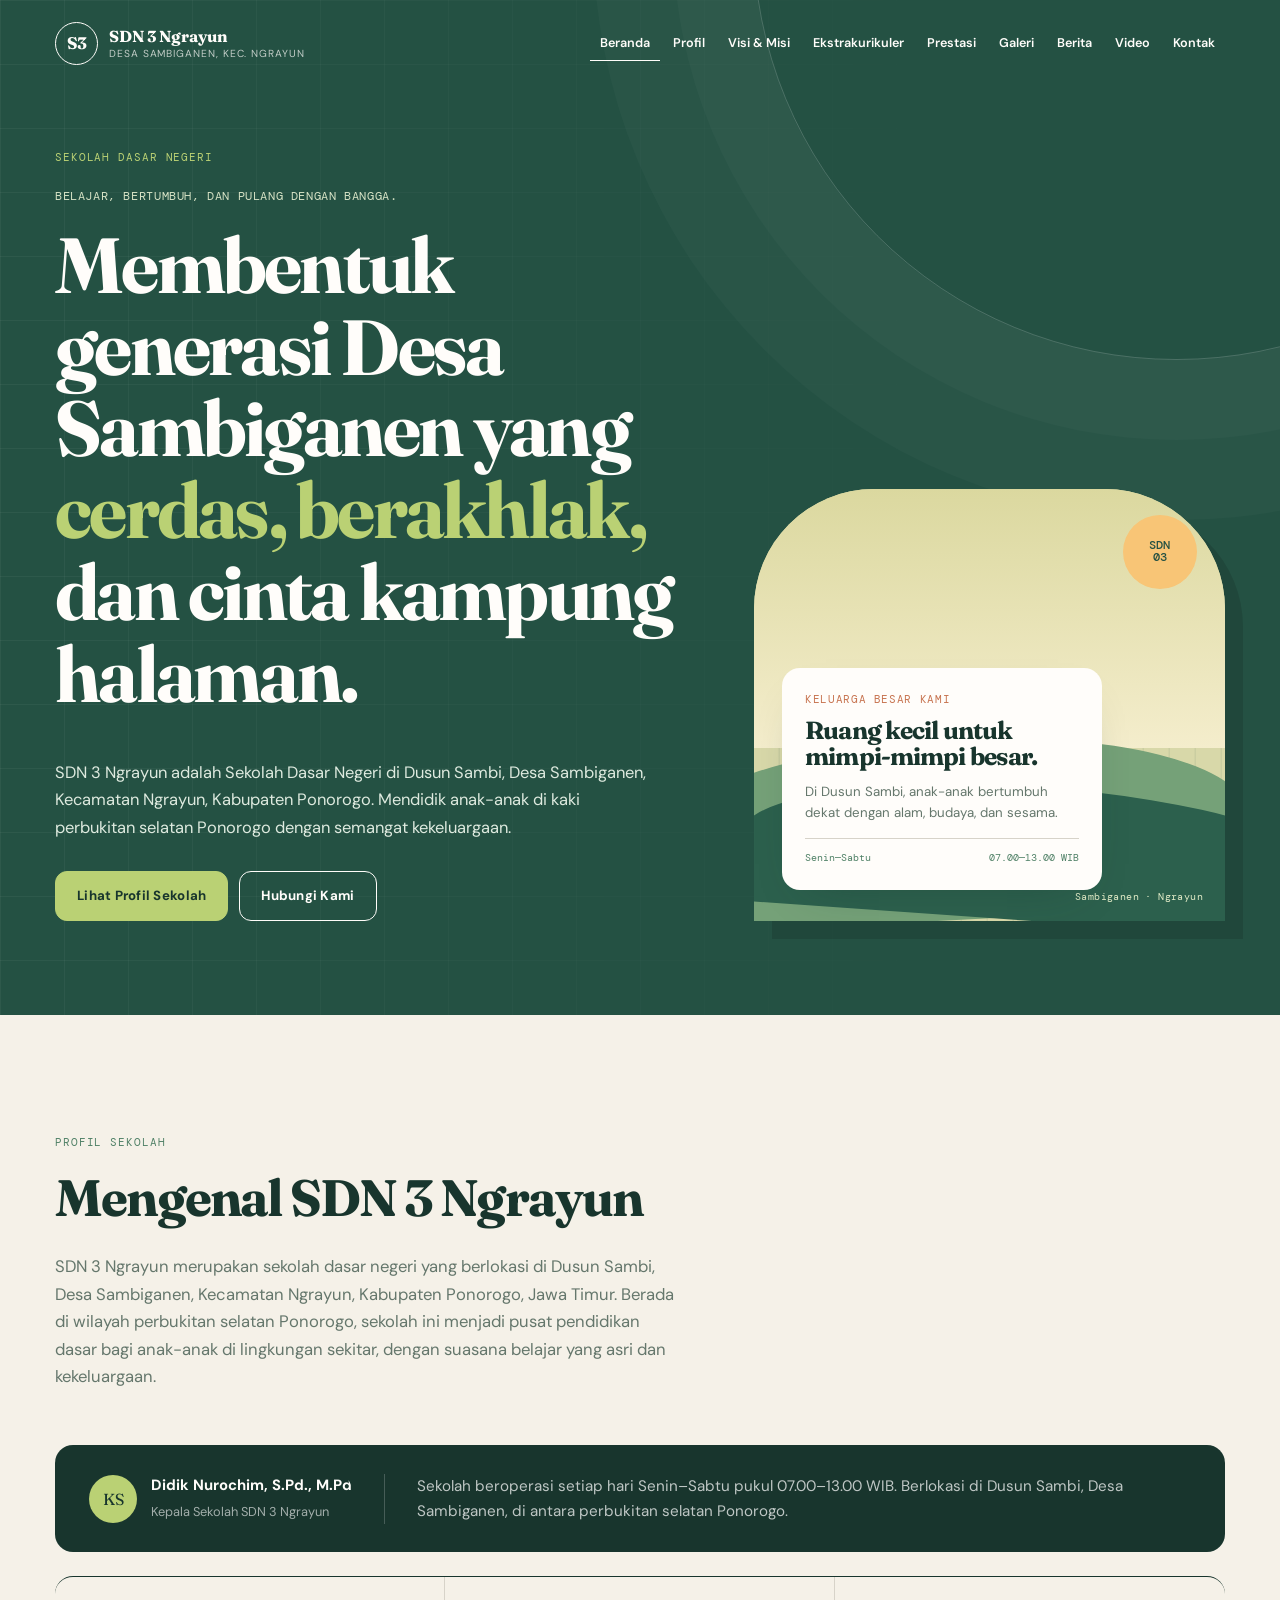
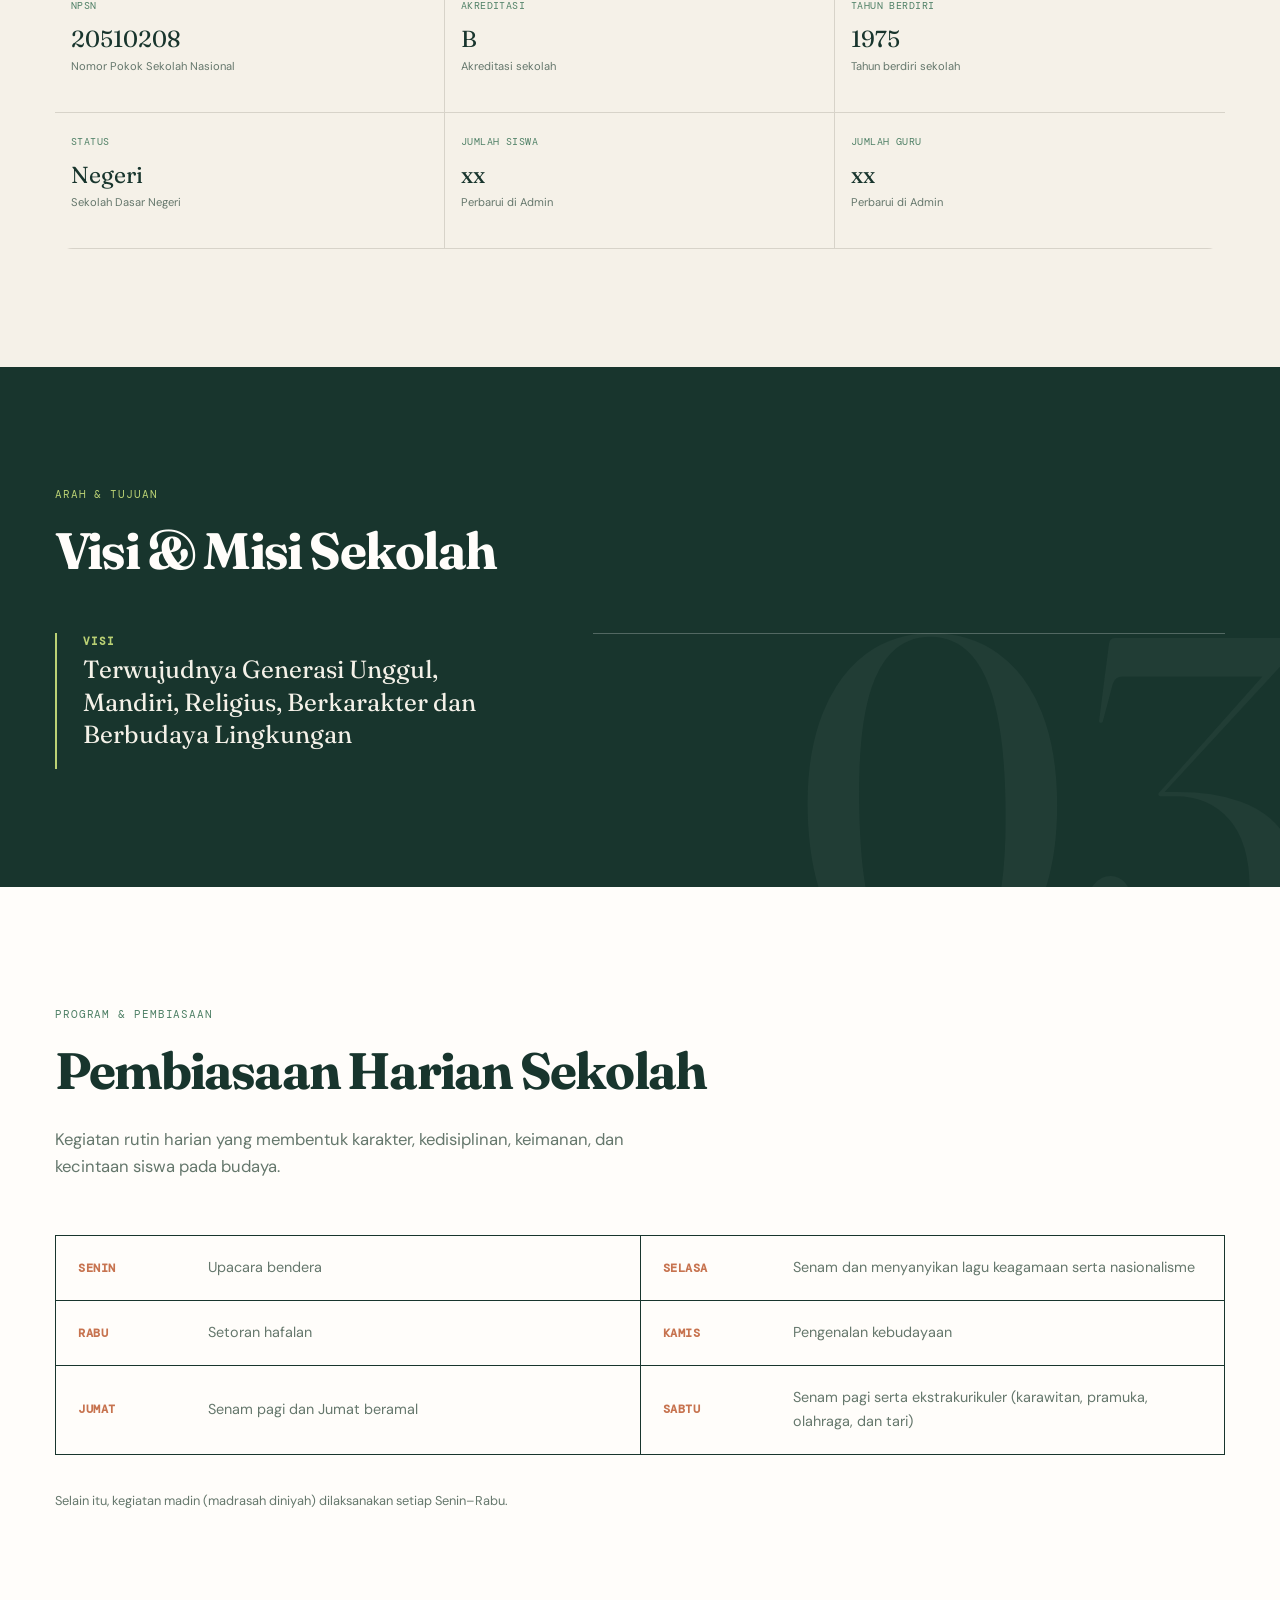
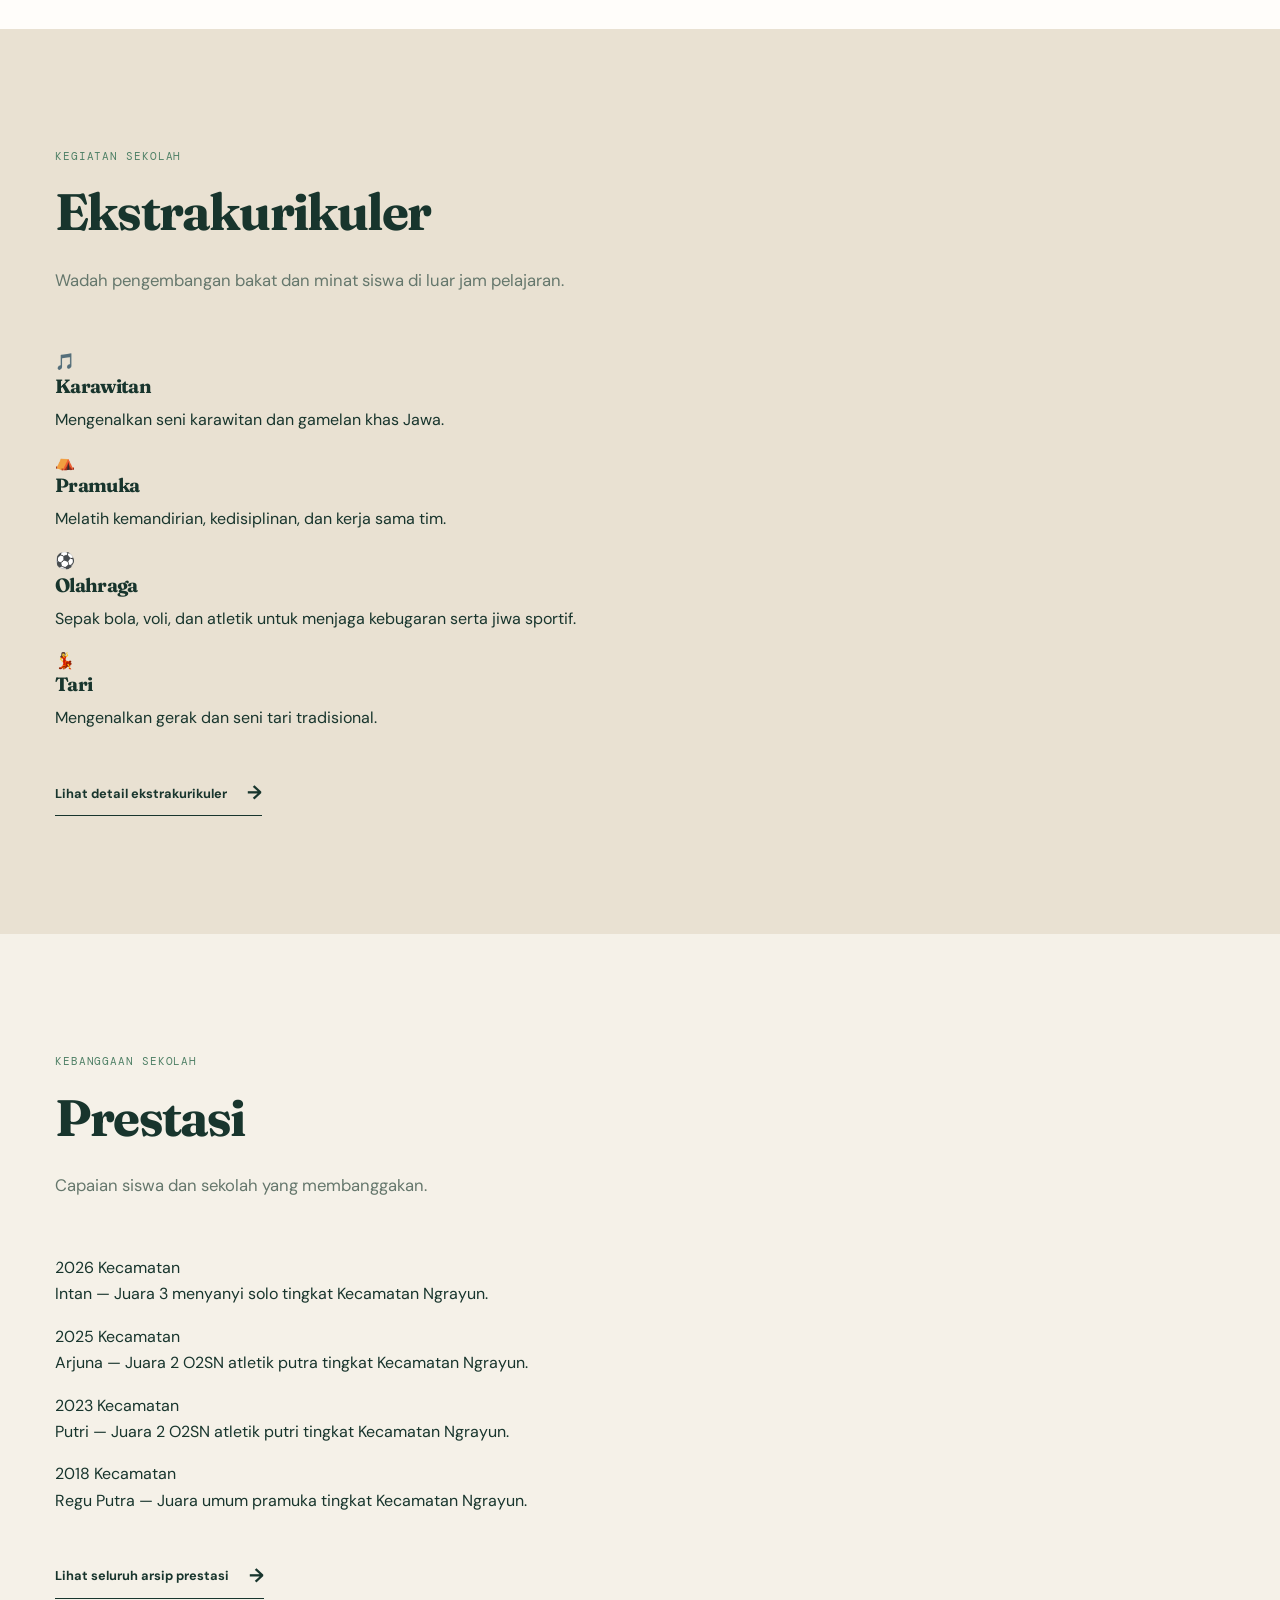
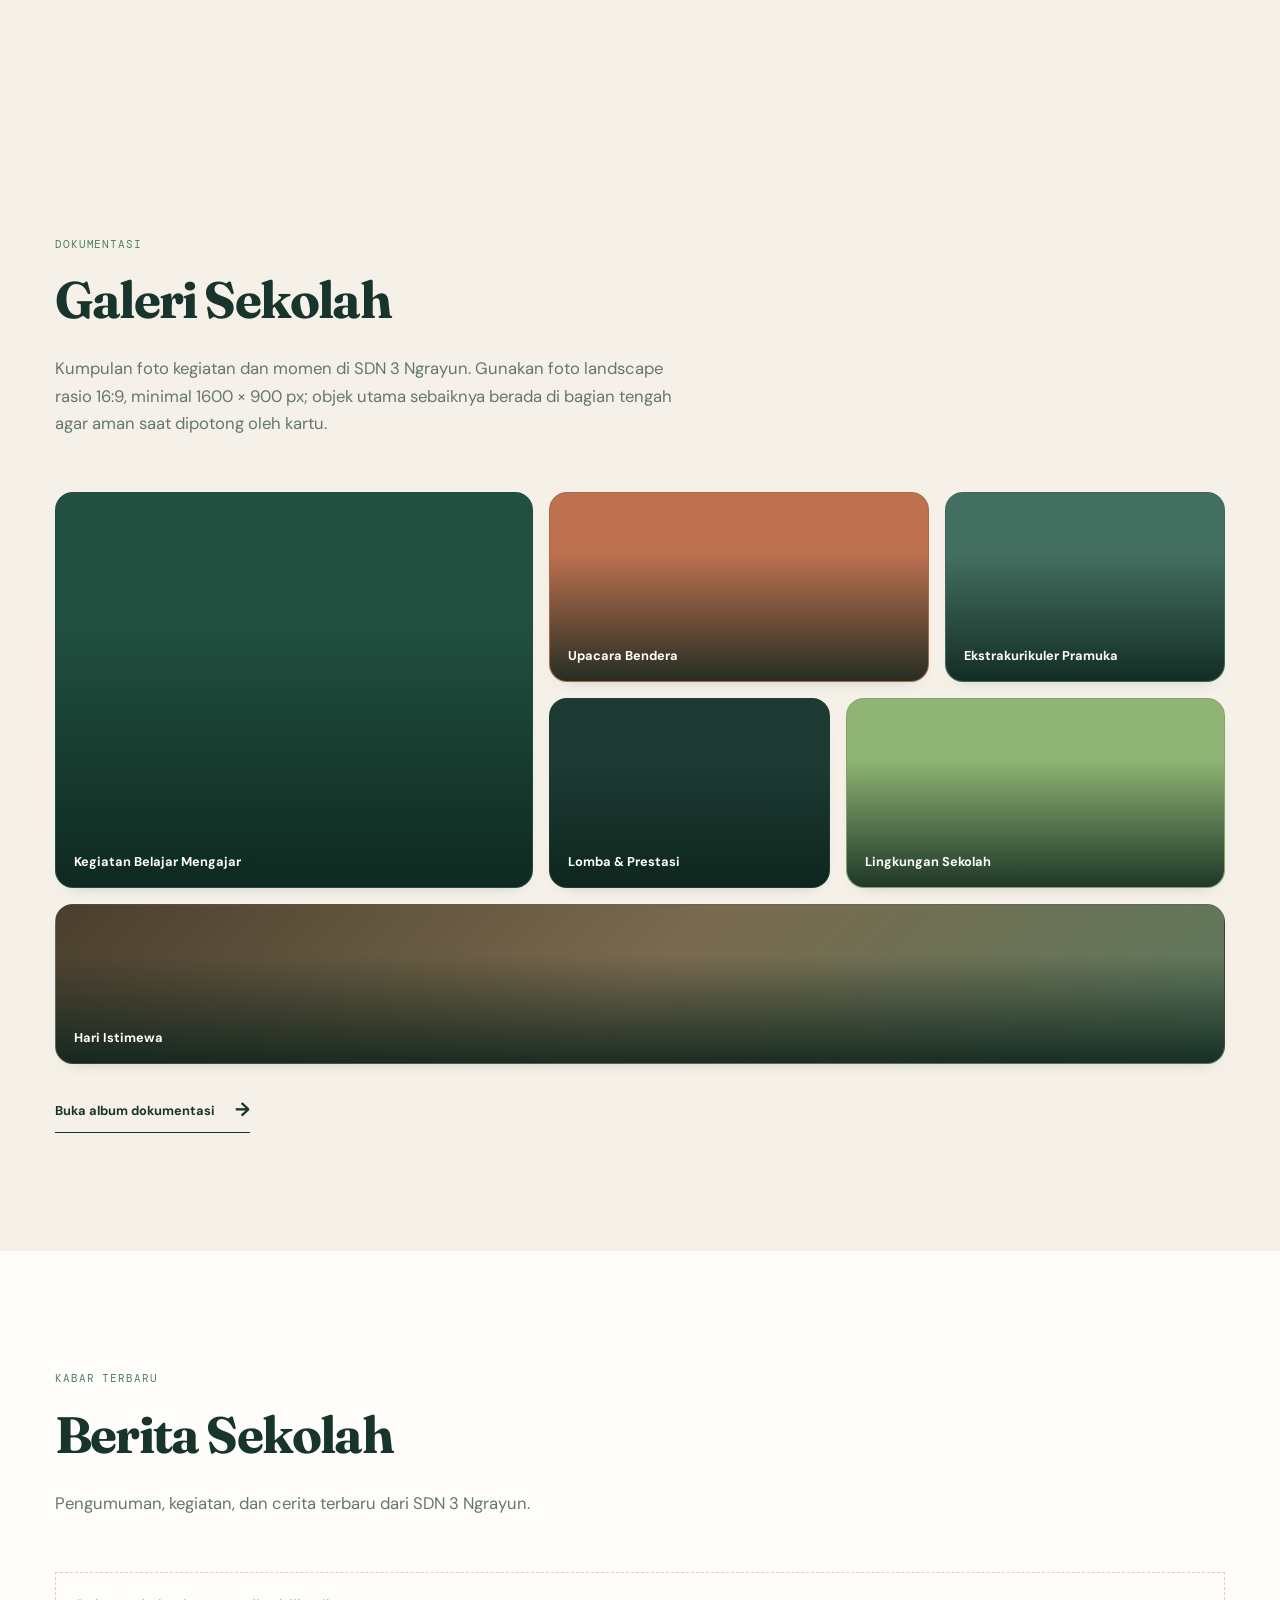
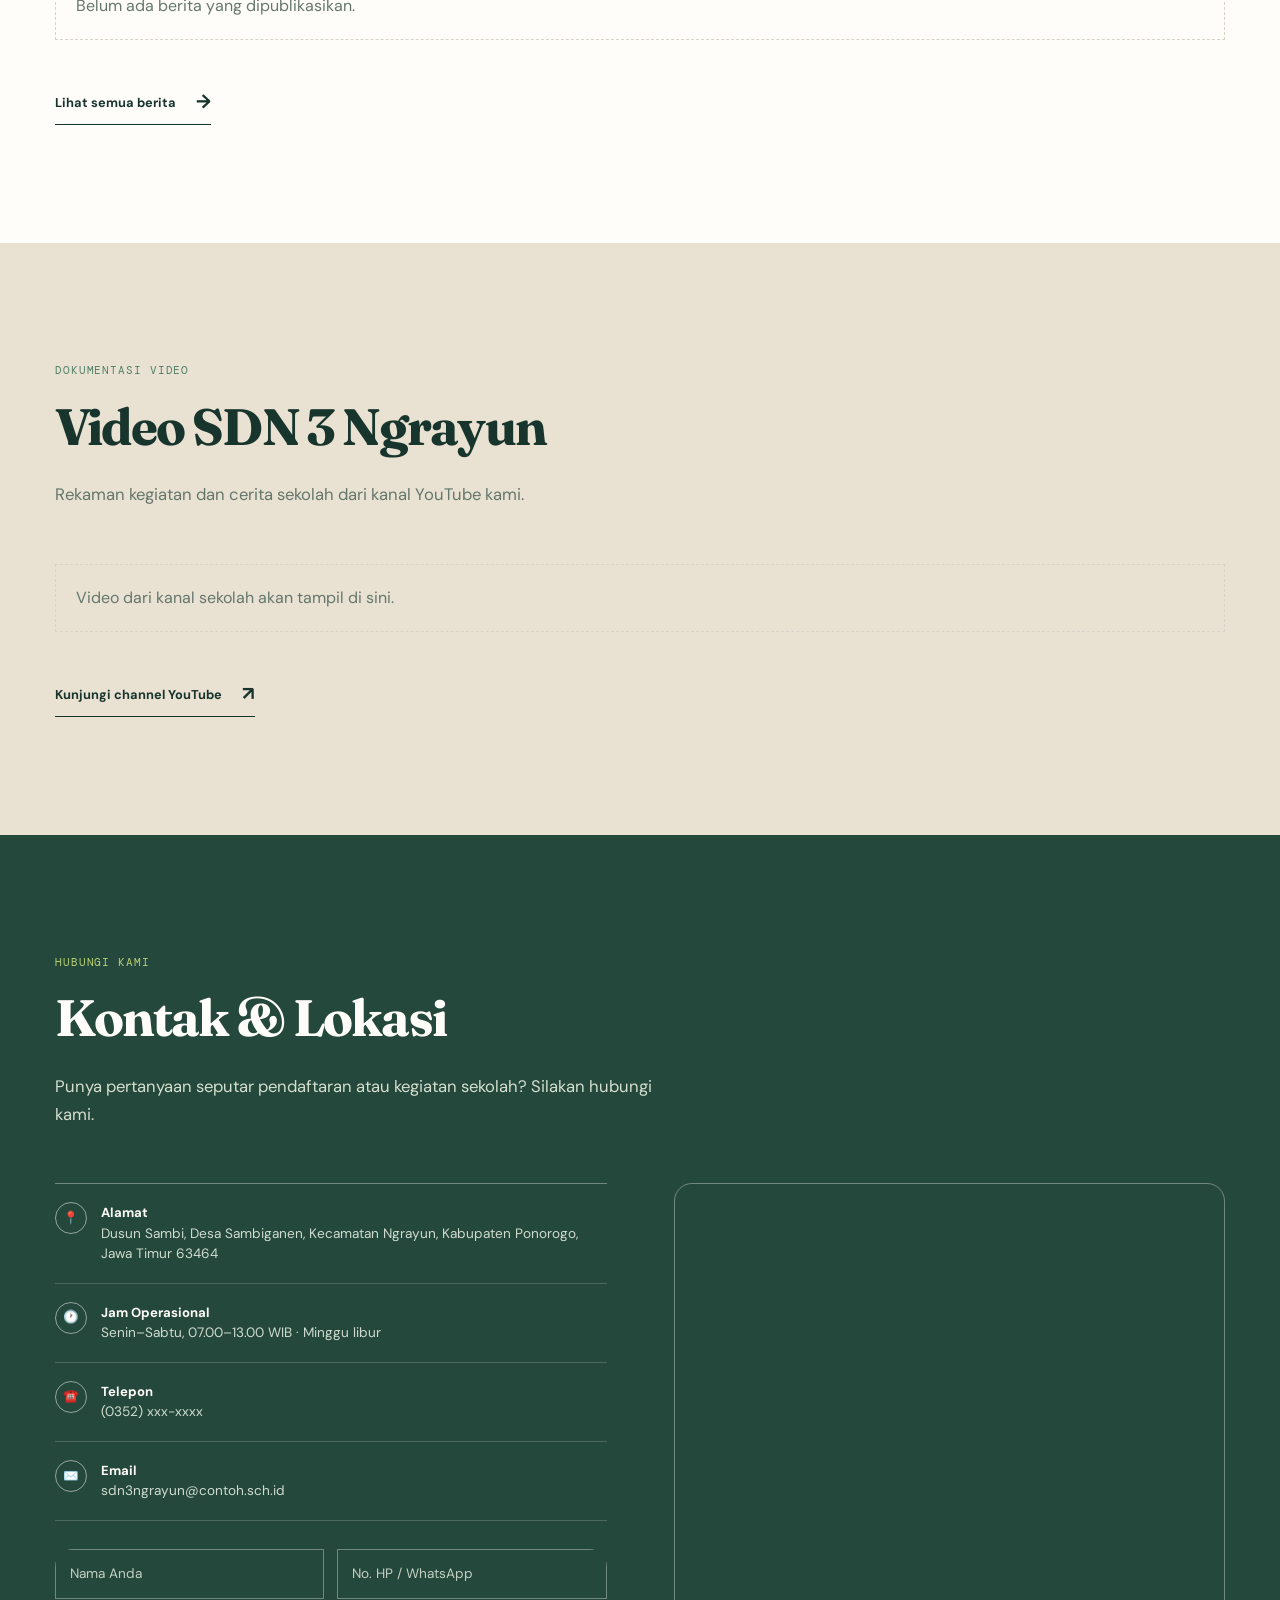
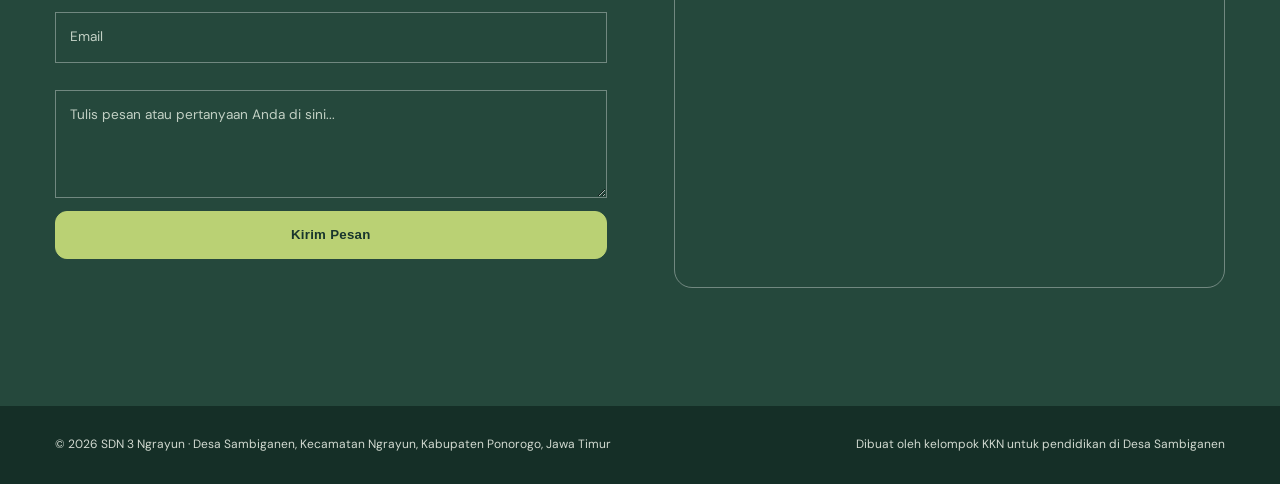
==== commit 643f31d5: "Update admin scripts and add new gallery and profile images Replit-Commit-Author: Agent" ====
--- a/index.html
+++ b/index.html
@@ -116,14 +116,7 @@
           <h3>Visi</h3>
           <p data-editable data-content="school.vision">Terwujudnya Generasi Unggul, Mandiri, Religius, Berkarakter dan Berbudaya Lingkungan</p>
         </div>
-        <ul class="misi-list reveal">
-          <li><span class="misi-num">01</span><p data-editable>Menanamkan nilai-nilai dan kaidah keagamaan bagi semua warga sekolah dalam kegiatan sehari-hari di sekolah yang selaras dengan imtaq dan iptek.</p></li>
-          <li><span class="misi-num">02</span><p data-editable>Meningkatkan kompetensi dari kinerja personalia sekolah sesuai dengan norma agama yang dianut sehingga tercipta suasana yang religius.</p></li>
-          <li><span class="misi-num">03</span><p data-editable>Mengoptimalkan layanan pendidikan dengan memperhatikan kebutuhan perkembangan peserta didik.</p></li>
-          <li><span class="misi-num">04</span><p data-editable>Melaksanakan pembelajaran secara maksimal dengan menggunakan pendekatan yang sesuai dengan perkembangan/tuntutan kekinian.</p></li>
-          <li><span class="misi-num">05</span><p data-editable>Mengembangkan bakat dan minat serta keterampilan peserta didik melalui program pengembangan mandiri.</p></li>
-          <li><span class="misi-num">06</span><p data-editable>Membudidayakan clean, green, and healthy (bersih, hijau, dan sehat) dalam kegiatan sehari-hari di sekolah dan di masyarakat.</p></li>
-          <li><span class="misi-num">07</span><p data-editable>Membangun citra sekolah sebagai mitra yang dipercaya di masyarakat sehingga tercipta lingkungan yang alami.</p></li>
+        <ul class="misi-list reveal" data-missions>
         </ul>
       </div>
     </div>
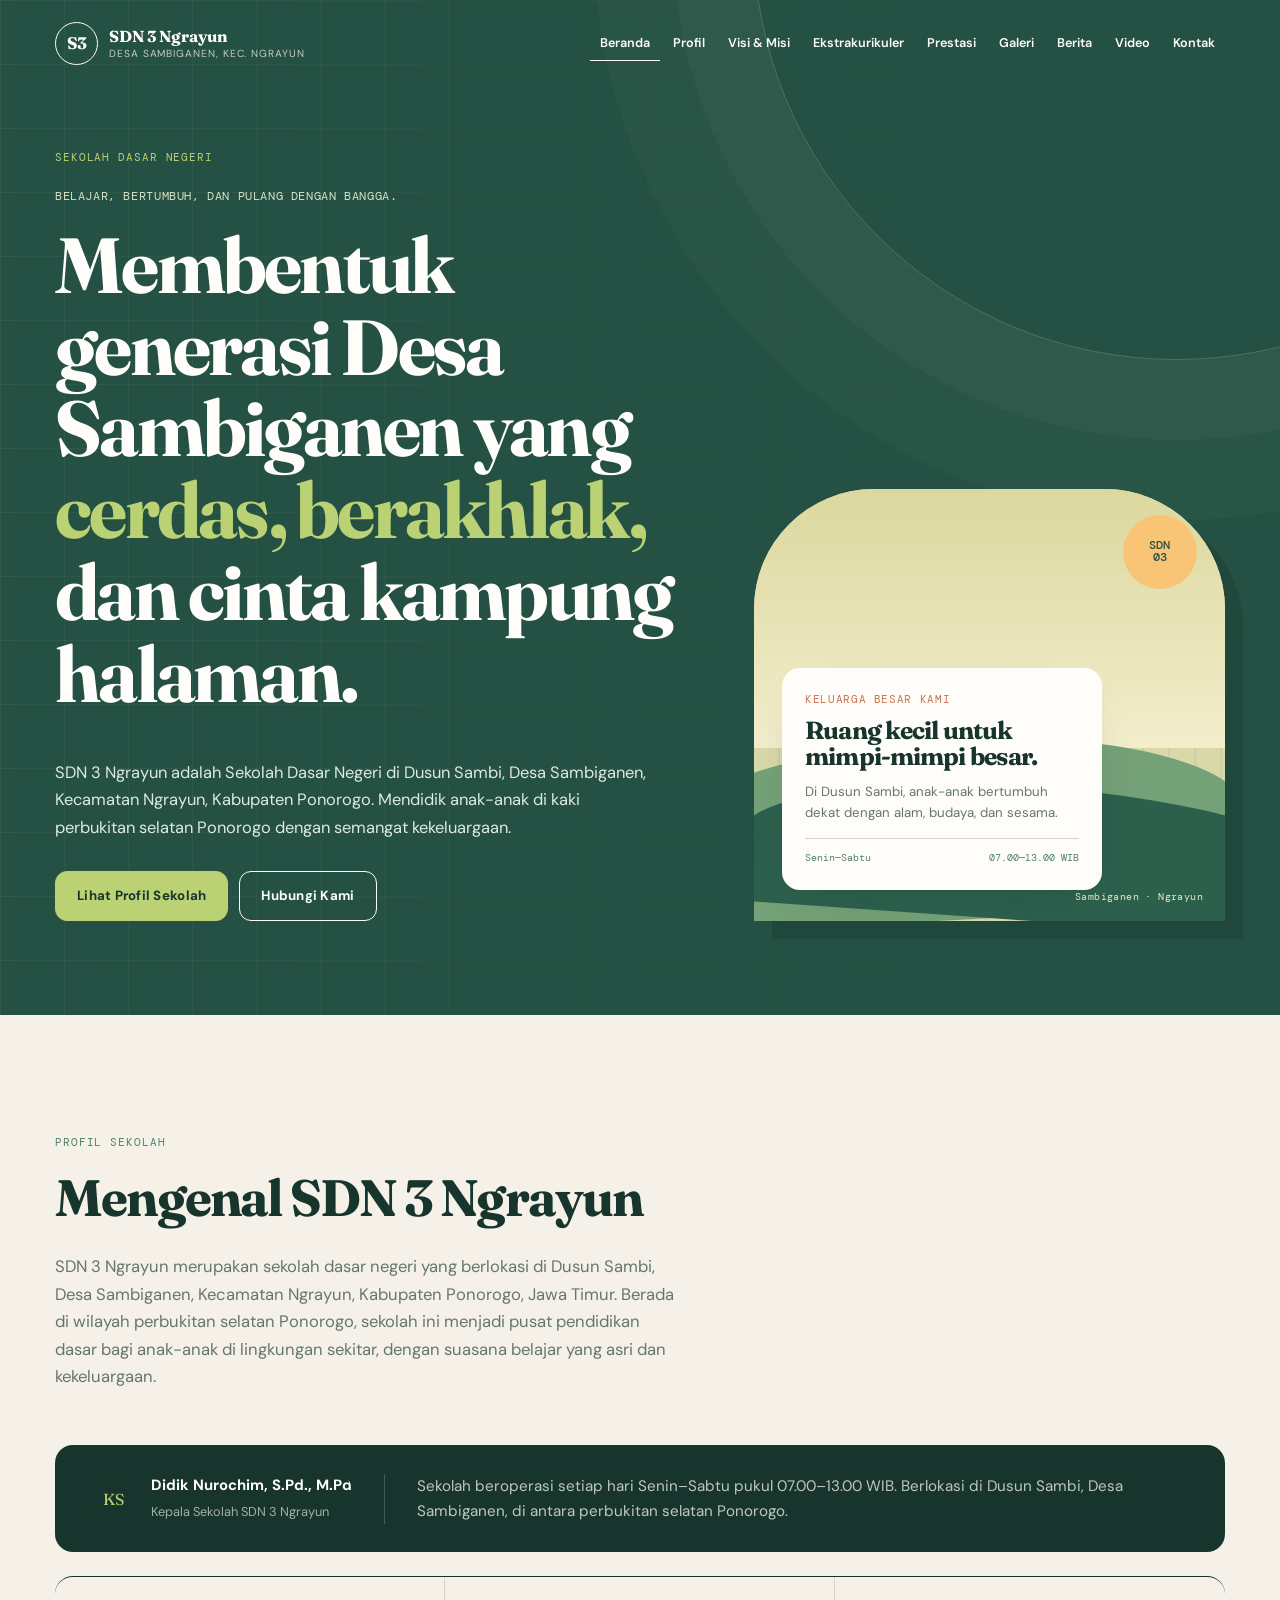
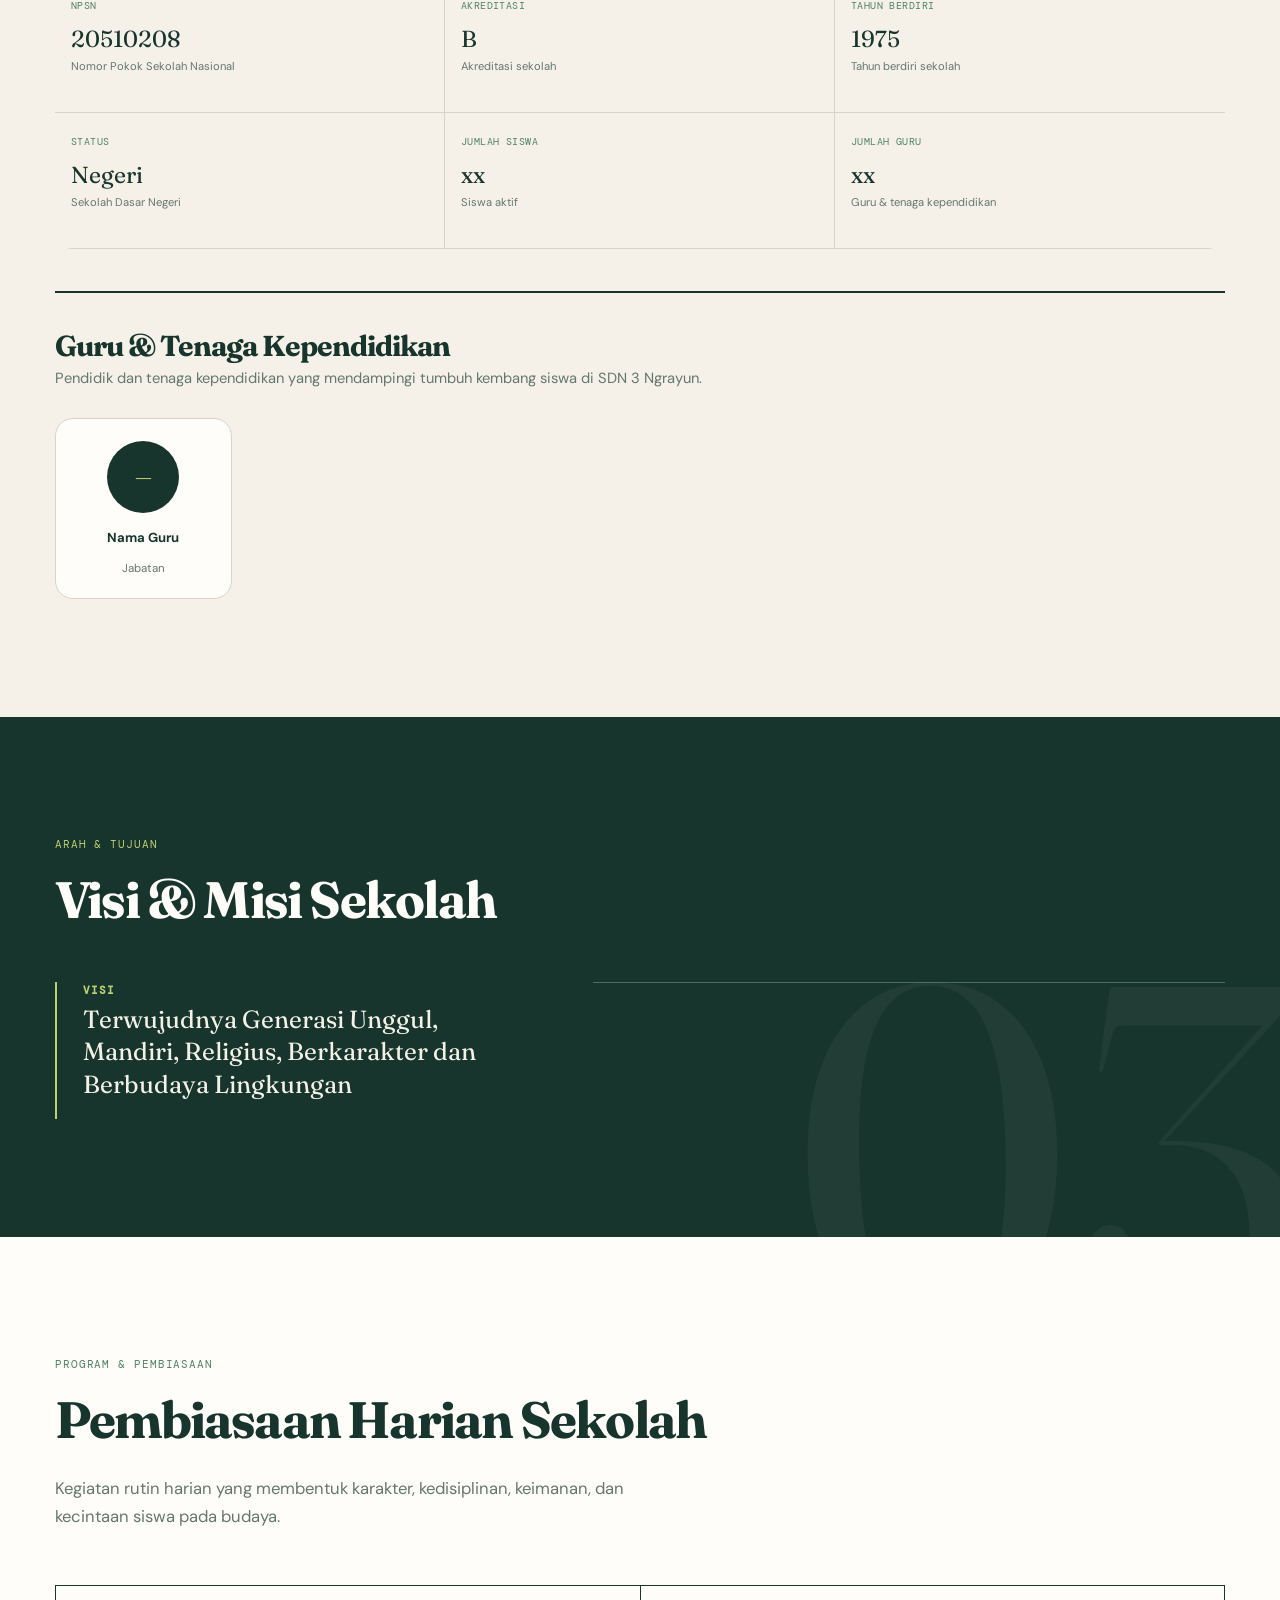
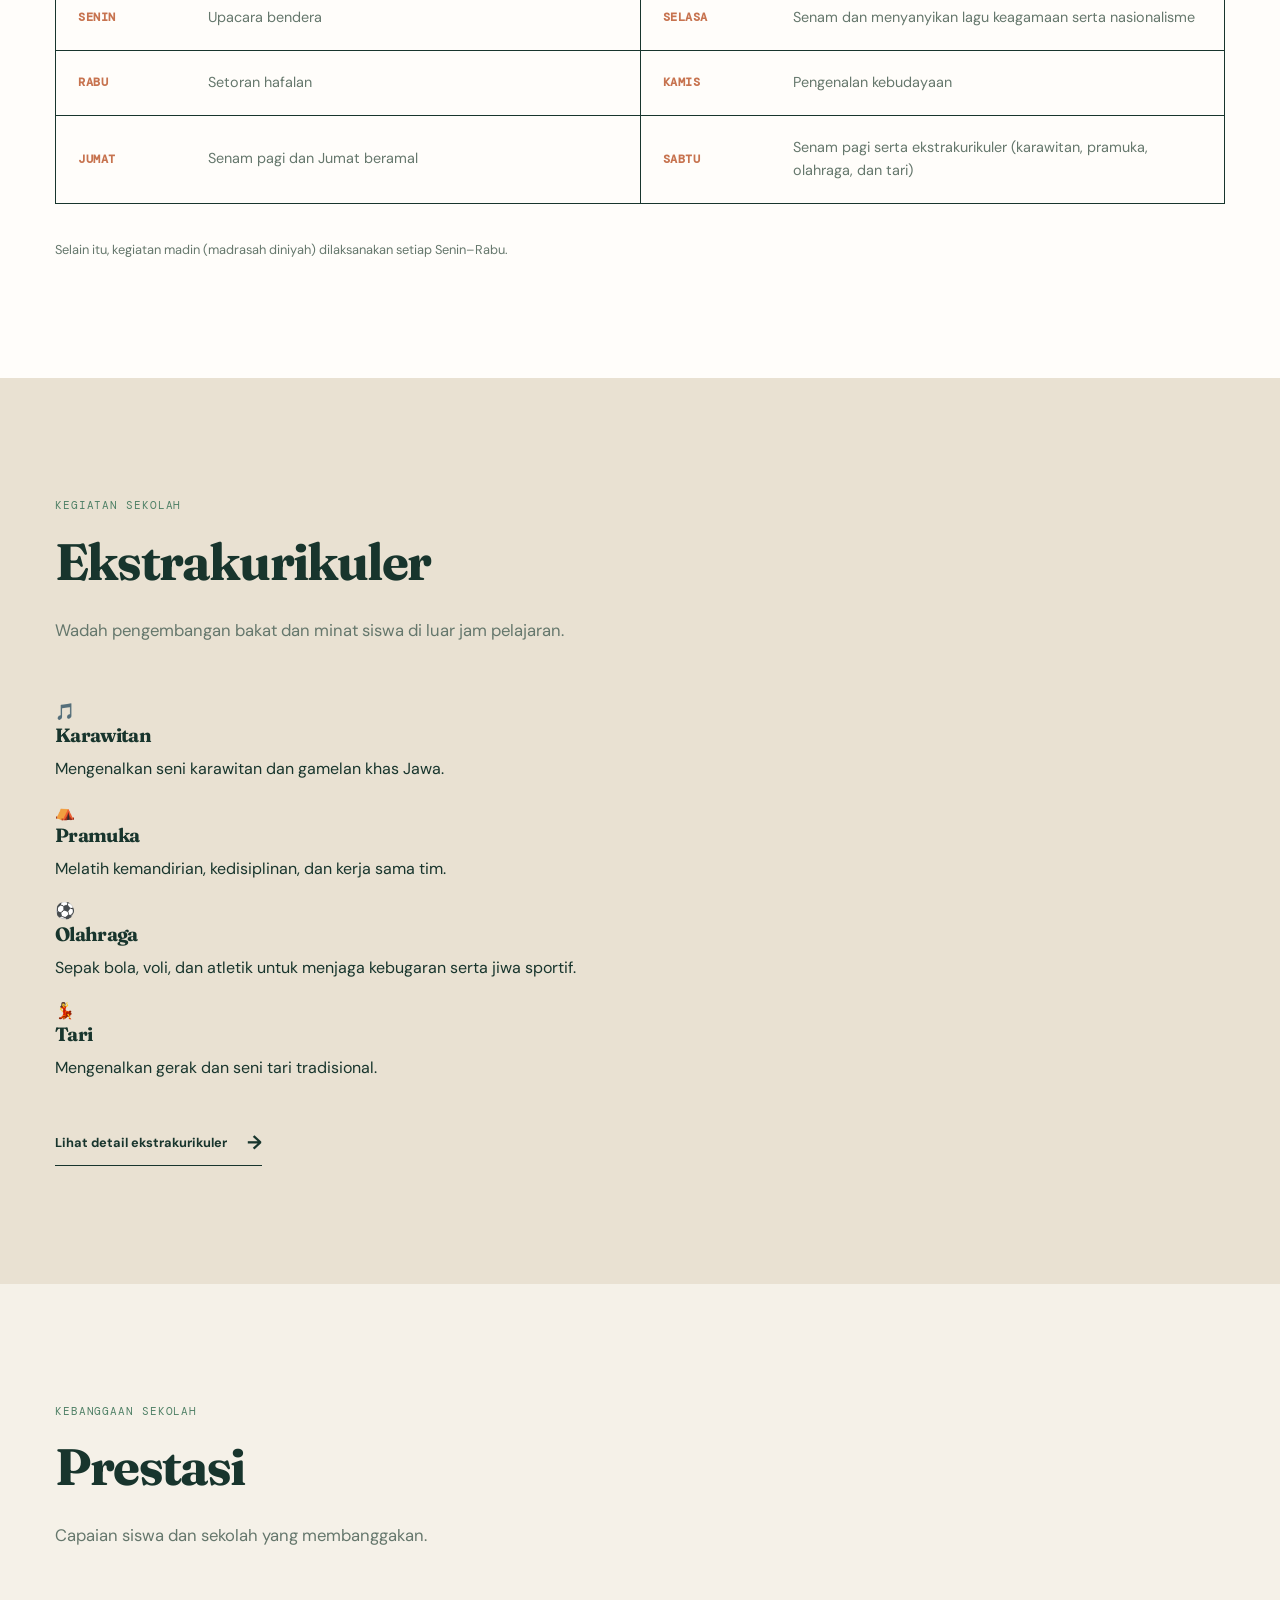
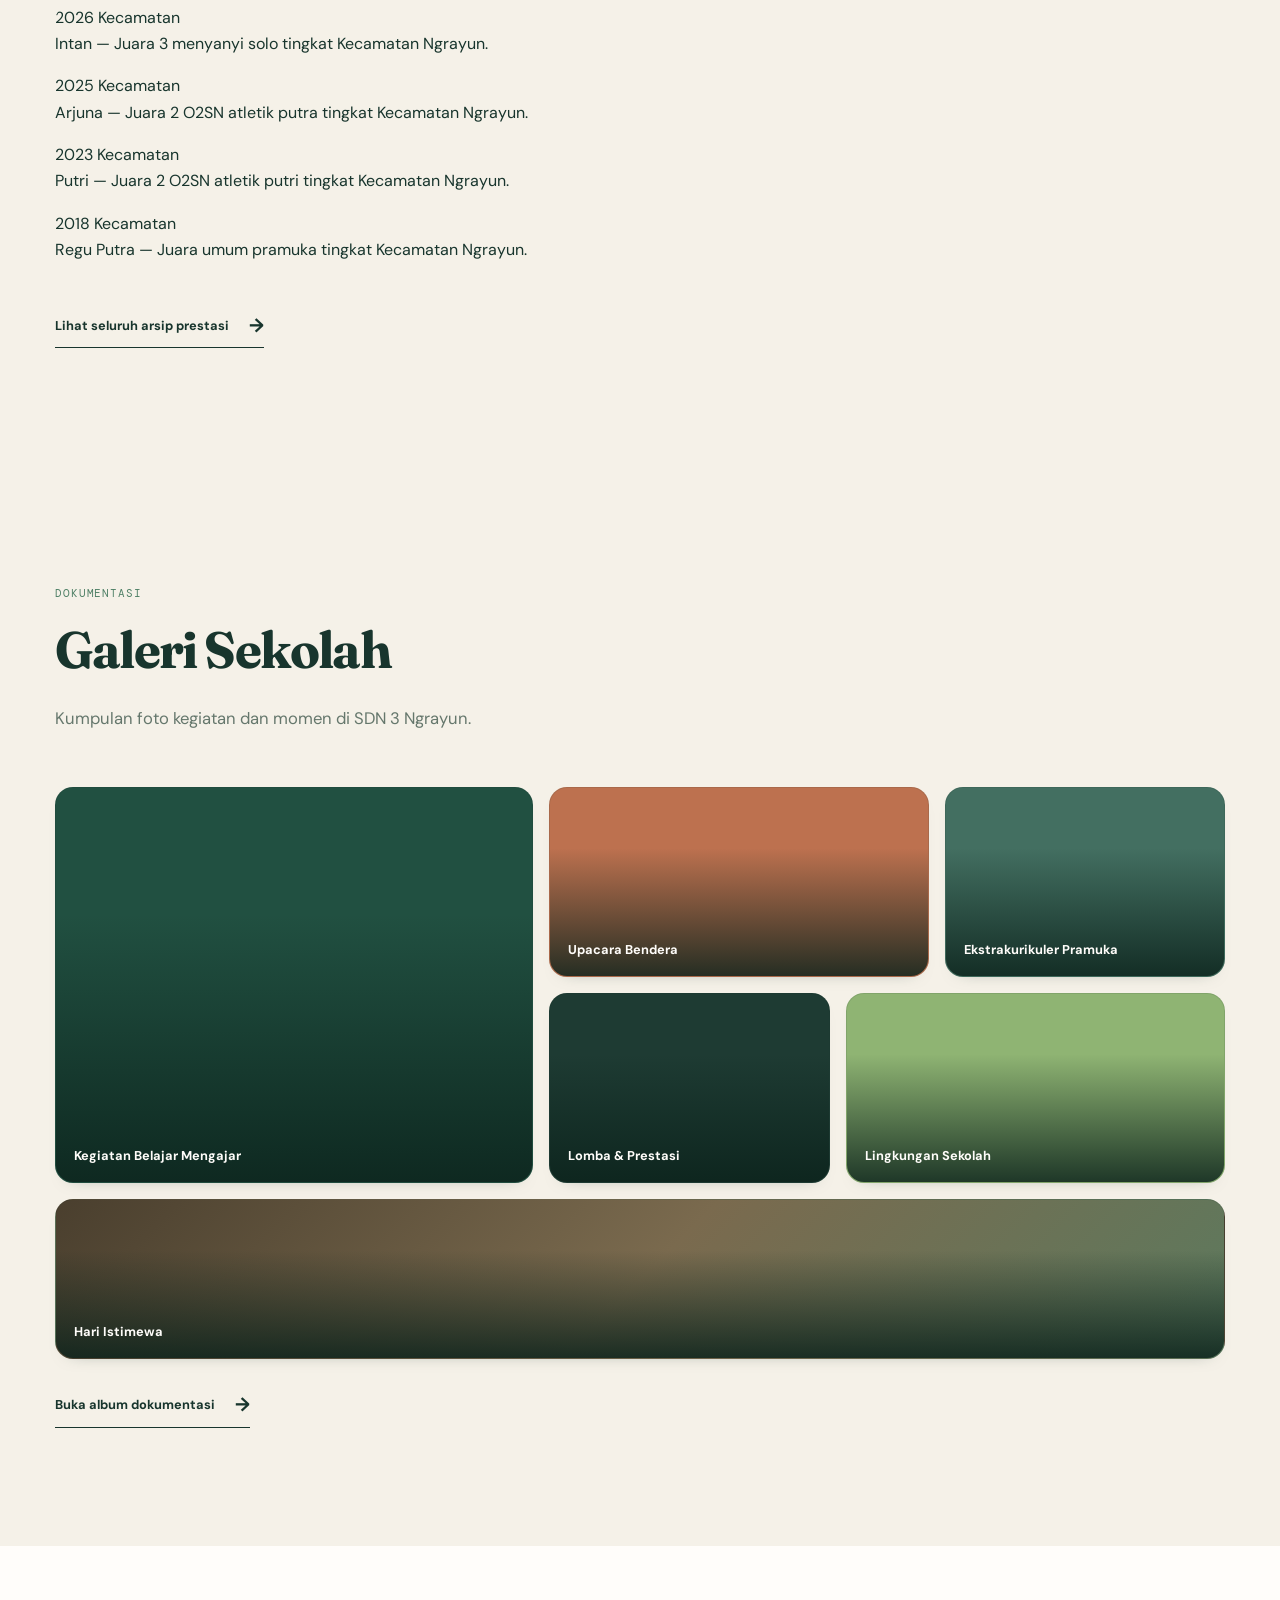
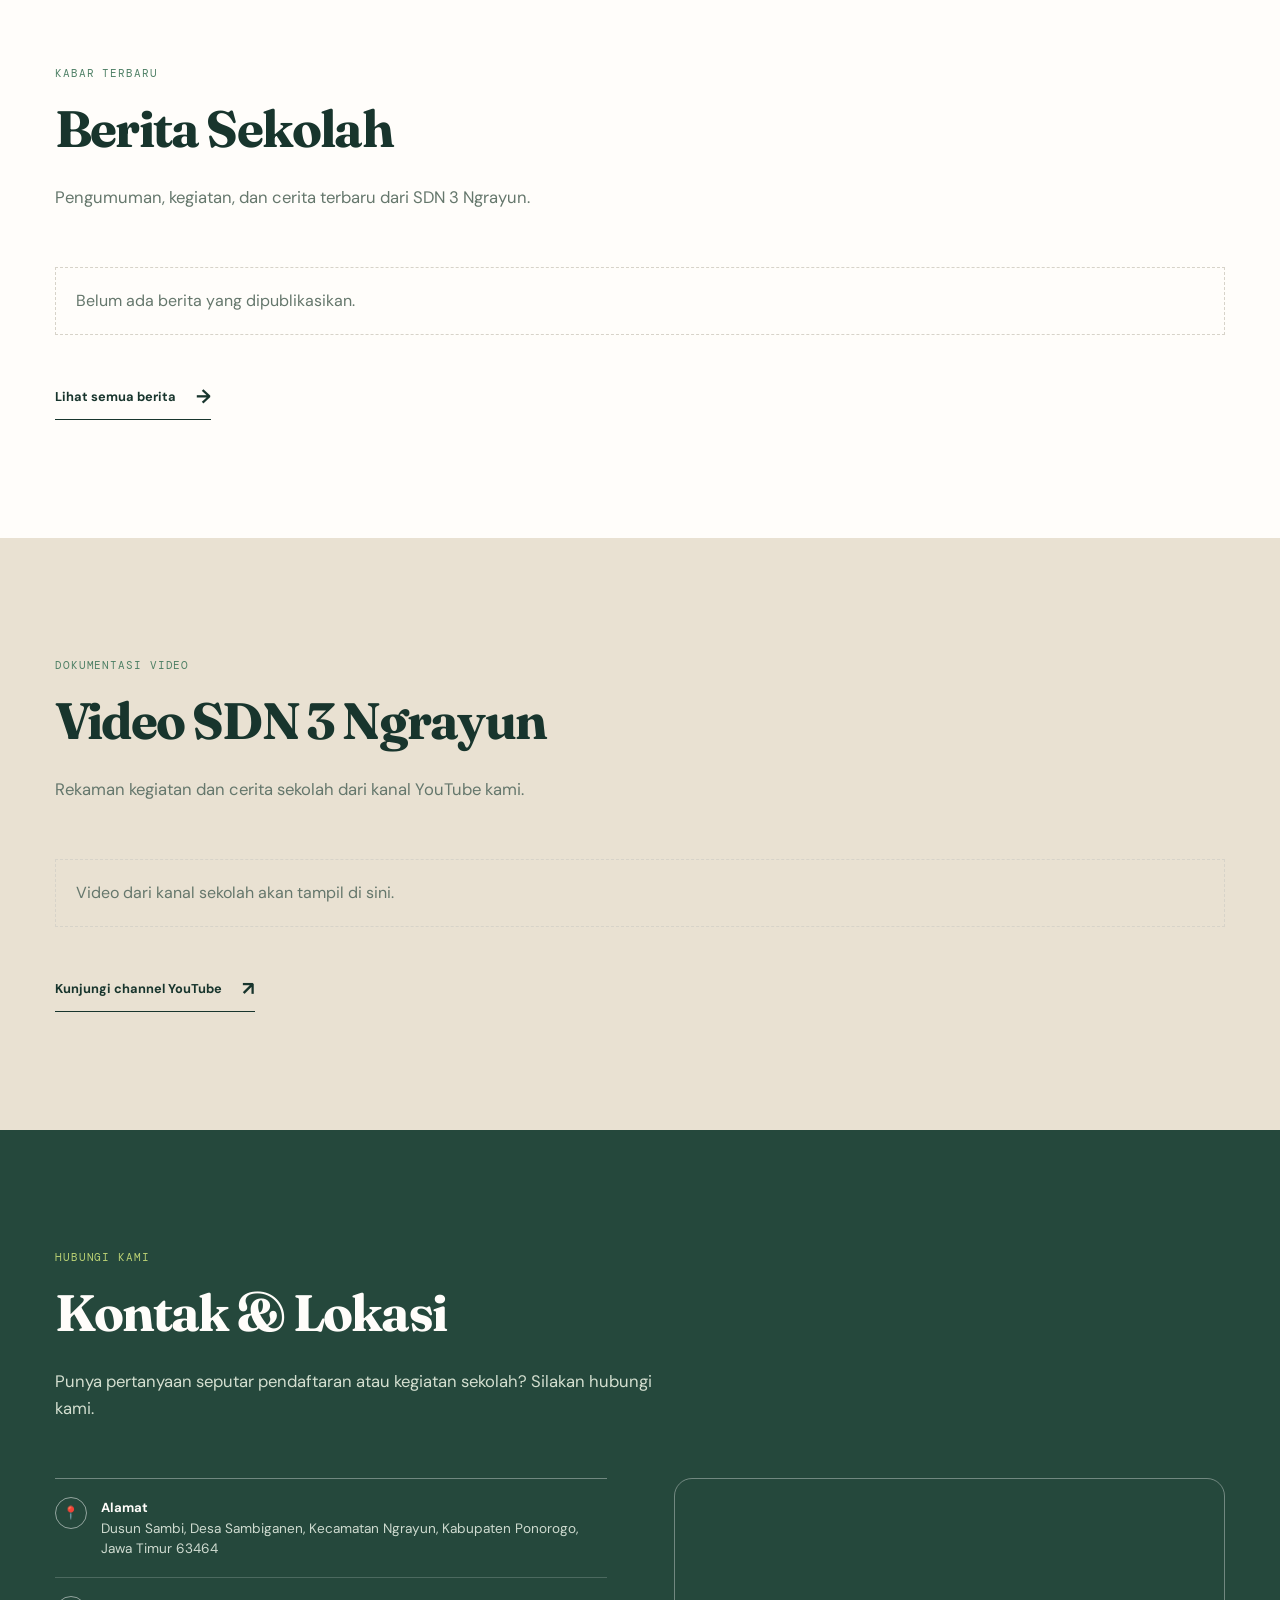
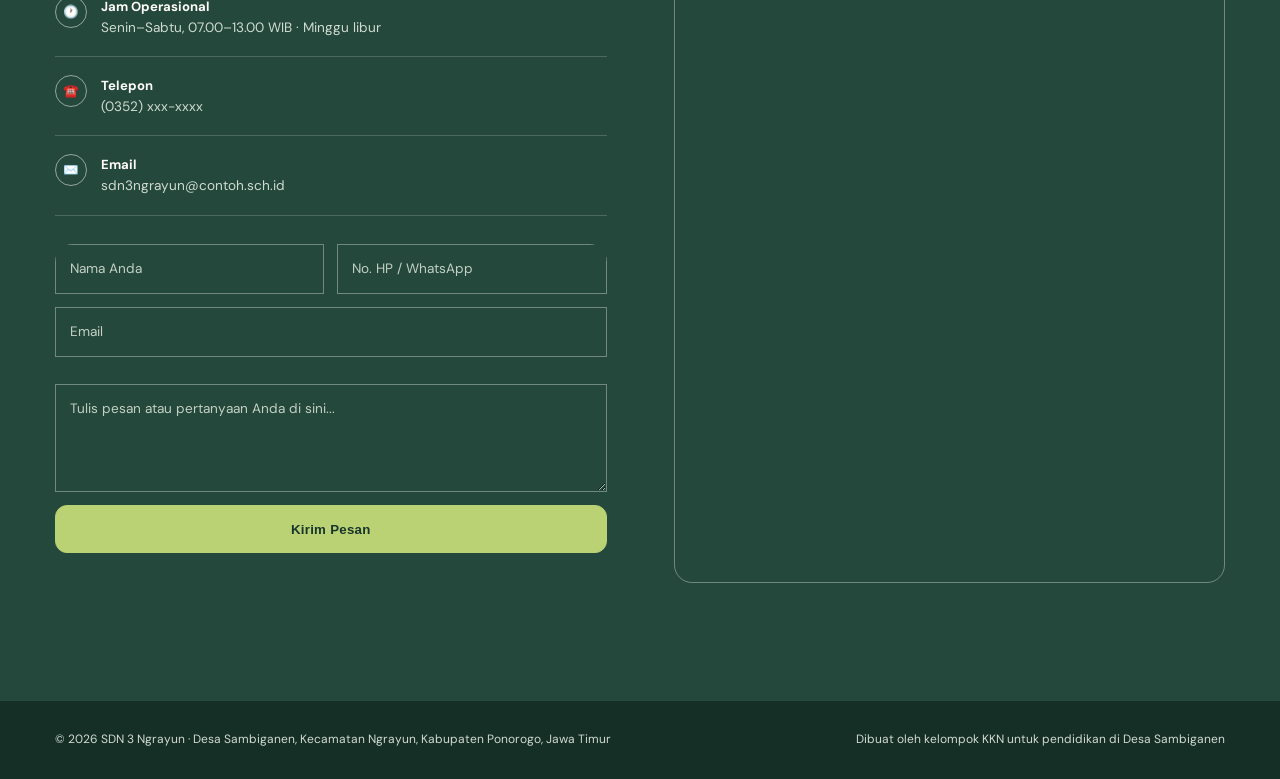
==== commit 583891ac: "add berita dan video" ====
--- a/index.html
+++ b/index.html
@@ -5,6 +5,7 @@
   <meta name="viewport" content="width=device-width, initial-scale=1.0">
   <title>SDN 3 Ngrayun </title>
   <meta name="description" content="Website profil resmi SD Negeri 3 Ngrayun, Desa Sambiganen, Kecamatan Ngrayun, Kabupaten Ponorogo, Jawa Timur.">
+  <link rel="icon" type="image/svg+xml" href="favicon.svg">
   <link rel="stylesheet" href="css/style.css">
 </head>
 <body>
@@ -85,7 +86,7 @@
       </div>
       <div class="kepsek-spotlight reveal">
         <div class="kepsek">
-          <div class="avatar">KS</div>
+          <div class="avatar" data-principal-photo>KS</div>
           <div>
             <b data-content="school.principal">Didik Nurochim, S.Pd., M.Pd</b>
             <span>Kepala Sekolah SDN 3 Ngrayun</span>
@@ -98,8 +99,19 @@
         <div class="info-card"><div class="ic-label">Akreditasi</div><div class="ic-value" data-content="school.accreditation">B</div><div class="ic-sub">Akreditasi sekolah</div></div>
         <div class="info-card"><div class="ic-label">Tahun Berdiri</div><div class="ic-value" data-content="school.established">1975</div><div class="ic-sub">Tahun berdiri sekolah</div></div>
         <div class="info-card"><div class="ic-label">Status</div><div class="ic-value" data-content="school.status">Negeri</div><div class="ic-sub">Sekolah Dasar Negeri</div></div>
-        <div class="info-card"><div class="ic-label">Jumlah Siswa</div><div class="ic-value" data-content="school.students">xx</div><div class="ic-sub">Perbarui di Admin</div></div>
-        <div class="info-card"><div class="ic-label">Jumlah Guru</div><div class="ic-value" data-content="school.teachers">xx</div><div class="ic-sub">Perbarui di Admin</div></div>
+        <div class="info-card"><div class="ic-label">Jumlah Siswa</div><div class="ic-value" data-content="school.students">xx</div><div class="ic-sub">Siswa aktif</div></div>
+        <div class="info-card"><div class="ic-label">Jumlah Guru</div><div class="ic-value" data-content="school.teachers">xx</div><div class="ic-sub">Guru &amp; tenaga kependidikan</div></div>
+      </div>
+      <div class="staff-section reveal">
+        <h3>Guru &amp; Tenaga Kependidikan</h3>
+        <p>Pendidik dan tenaga kependidikan yang mendampingi tumbuh kembang siswa di SDN 3 Ngrayun.</p>
+        <div class="staff-grid" data-staff>
+          <div class="staff-card">
+            <div class="staff-photo">—</div>
+            <b>Nama Guru</b>
+            <span>Jabatan</span>
+          </div>
+        </div>
       </div>
     </div>
   </section>
@@ -196,15 +208,15 @@
       <div class="section-head reveal">
         <span class="eyebrow">Dokumentasi</span>
         <h2>Galeri Sekolah</h2>
-        <p>Kumpulan foto kegiatan dan momen di SDN 3 Ngrayun. <span data-editable>Gunakan foto landscape rasio 16:9, minimal 1600 × 900 px; objek utama sebaiknya berada di bagian tengah agar aman saat dipotong oleh kartu.</span></p>
+        <p>Kumpulan foto kegiatan dan momen di SDN 3 Ngrayun.</p>
       </div>
       <div class="galeri-grid reveal">
-        <div class="g-item g1" data-image="content.images.gallery.learning" data-detail-card data-card-title="Kegiatan Belajar Mengajar" data-card-detail="Ruang untuk menyimpan foto kegiatan belajar di kelas, kerja kelompok, dan momen literasi siswa." role="button" tabindex="0" aria-label="Buka detail Kegiatan Belajar Mengajar"><span>Kegiatan Belajar Mengajar</span></div>
-        <div class="g-item g2" data-image="content.images.gallery.ceremony" data-detail-card data-card-title="Upacara Bendera" data-card-detail="Dokumentasi upacara rutin, peringatan hari besar, dan pembiasaan disiplin di sekolah." role="button" tabindex="0" aria-label="Buka detail Upacara Bendera"><span>Upacara Bendera</span></div>
-        <div class="g-item g3" data-image="content.images.gallery.scouts" data-detail-card data-card-title="Ekstrakurikuler Pramuka" data-card-detail="Simpan foto kegiatan latihan, jelajah, permainan kelompok, dan pembelajaran karakter." role="button" tabindex="0" aria-label="Buka detail Ekstrakurikuler Pramuka"><span>Ekstrakurikuler Pramuka</span></div>
-        <div class="g-item g4" data-image="content.images.gallery.achievements" data-detail-card data-card-title="Lomba &amp; Prestasi" data-card-detail="Tempat untuk menampilkan dokumentasi lomba, penyerahan penghargaan, serta karya siswa." role="button" tabindex="0" aria-label="Buka detail Lomba dan Prestasi"><span>Lomba &amp; Prestasi</span></div>
-        <div class="g-item g5" data-image="content.images.gallery.environment" data-detail-card data-card-title="Lingkungan Sekolah" data-card-detail="Dokumentasi kebun, halaman, kerja bakti, dan suasana sekolah yang asri." role="button" tabindex="0" aria-label="Buka detail Lingkungan Sekolah"><span>Lingkungan Sekolah</span></div>
-        <div class="g-item g6" data-image="content.images.gallery.specialDay" data-detail-card data-card-title="Hari Istimewa" data-card-detail="Dokumentasi kegiatan perayaan, kunjungan, dan momen kebersamaan warga sekolah." role="button" tabindex="0" aria-label="Buka detail Hari Istimewa"><span>Hari Istimewa</span></div>
+        <div class="g-item g1" data-image="content.images.gallery.learning" data-gallery-key="learning" data-detail-card data-card-title="Kegiatan Belajar Mengajar" data-card-detail="Momen belajar di kelas, kerja kelompok, dan literasi siswa SDN 3 Ngrayun." role="button" tabindex="0" aria-label="Buka detail Kegiatan Belajar Mengajar"><span>Kegiatan Belajar Mengajar</span></div>
+        <div class="g-item g2" data-image="content.images.gallery.ceremony" data-gallery-key="ceremony" data-detail-card data-card-title="Upacara Bendera" data-card-detail="Dokumentasi upacara rutin, peringatan hari besar, dan pembiasaan disiplin di sekolah." role="button" tabindex="0" aria-label="Buka detail Upacara Bendera"><span>Upacara Bendera</span></div>
+        <div class="g-item g3" data-image="content.images.gallery.scouts" data-gallery-key="scouts" data-detail-card data-card-title="Ekstrakurikuler Pramuka" data-card-detail="Simpan foto kegiatan latihan, jelajah, permainan kelompok, dan pembelajaran karakter." role="button" tabindex="0" aria-label="Buka detail Ekstrakurikuler Pramuka"><span>Ekstrakurikuler Pramuka</span></div>
+        <div class="g-item g4" data-image="content.images.gallery.achievements" data-gallery-key="achievements" data-detail-card data-card-title="Lomba &amp; Prestasi" data-card-detail="Tempat untuk menampilkan dokumentasi lomba, penyerahan penghargaan, serta karya siswa." role="button" tabindex="0" aria-label="Buka detail Lomba dan Prestasi"><span>Lomba &amp; Prestasi</span></div>
+        <div class="g-item g5" data-image="content.images.gallery.environment" data-gallery-key="environment" data-detail-card data-card-title="Lingkungan Sekolah" data-card-detail="Dokumentasi kebun, halaman, kerja bakti, dan suasana sekolah yang asri." role="button" tabindex="0" aria-label="Buka detail Lingkungan Sekolah"><span>Lingkungan Sekolah</span></div>
+        <div class="g-item g6" data-image="content.images.gallery.specialDay" data-gallery-key="specialDay" data-detail-card data-card-title="Hari Istimewa" data-card-detail="Dokumentasi kegiatan perayaan, kunjungan, dan momen kebersamaan warga sekolah." role="button" tabindex="0" aria-label="Buka detail Hari Istimewa"><span>Hari Istimewa</span></div>
       </div>
       <a class="section-link" href="album.html">Buka album dokumentasi <span>→</span></a>
     </div>
--- a/css/style.css
+++ b/css/style.css
@@ -83,6 +83,33 @@
 .img-field-wrap { display:grid; grid-template-columns:1fr auto; gap:8px; align-items:center; }
 .img-upload-btn-inline { font:600 .7rem 'DM Mono',monospace; padding:10px 14px; border:1px solid var(--ink); border-radius:10px; background:transparent; color:var(--ink); cursor:pointer; white-space:nowrap; }
 .img-upload-btn-inline:hover { background:var(--lime); }
+
+/* Gallery slot info fields (admin) */
+.gallery-slot-info { padding:0 14px 14px; display:flex; flex-direction:column; gap:8px; }
+.gallery-info-label { font-size:.64rem; color:var(--leaf); font-family:'DM Mono',monospace; text-transform:uppercase; letter-spacing:.03em; }
+.gallery-slot-info input,
+.gallery-slot-info textarea { width:100%; padding:9px 10px; border:1px solid var(--line); border-radius:8px; background:var(--paper); color:var(--ink); font:400 .8rem 'DM Sans',sans-serif; }
+.gallery-slot-info textarea { resize:vertical; min-height:44px; }
+.gallery-slot-meta label { font-size:.64rem; }
+
+/* Staff section */
+.staff-section { margin-top:42px; padding-top:38px; border-top:2px solid var(--ink); }
+.staff-section h3 { font-size:1.8rem; margin-bottom:4px; }
+.staff-section > p { color:var(--muted); font-size:.92rem; margin-bottom:28px; }
+.staff-grid { display:grid; grid-template-columns:repeat(auto-fill,minmax(150px,1fr)); gap:22px; }
+.staff-card { text-align:center; padding:22px 14px 18px; background:var(--white); border:1px solid var(--line); border-radius:18px; transition:.2s; }
+.staff-card:hover { transform:translateY(-4px); box-shadow:var(--shadow); }
+.staff-photo { width:72px; height:72px; margin:0 auto 14px; border-radius:50%; background:var(--ink); color:var(--lime); display:grid; place-items:center; font-family:'Fraunces',serif; font-size:1.3rem; background-size:cover; background-position:center; }
+.staff-photo.has-photo { background:var(--white); color:transparent; }
+.staff-card b { display:block; font-size:.82rem; margin-bottom:5px; }
+.staff-card span { font-size:.72rem; color:var(--muted); }
+@media (max-width:480px) { .staff-grid { grid-template-columns:repeat(2,1fr); } }
+
+/* Principal photo avatar */
+.avatar[data-principal-photo]:not(.has-photo) { background:var(--ink); color:var(--lime); }
+.avatar[data-principal-photo].has-photo { background-size:cover; background-position:center; color:transparent; }
+.avatar.has-photo { background-size:cover; background-position:center; color:transparent; }
+
 /* Legacy img-manager (kept for crop dialog reuse) */
 .img-upload-btn { cursor:pointer; }.img-empty { margin:24px 0 0; color:var(--muted); font-size:.85rem; }.img-empty.error { color:var(--clay); }
 
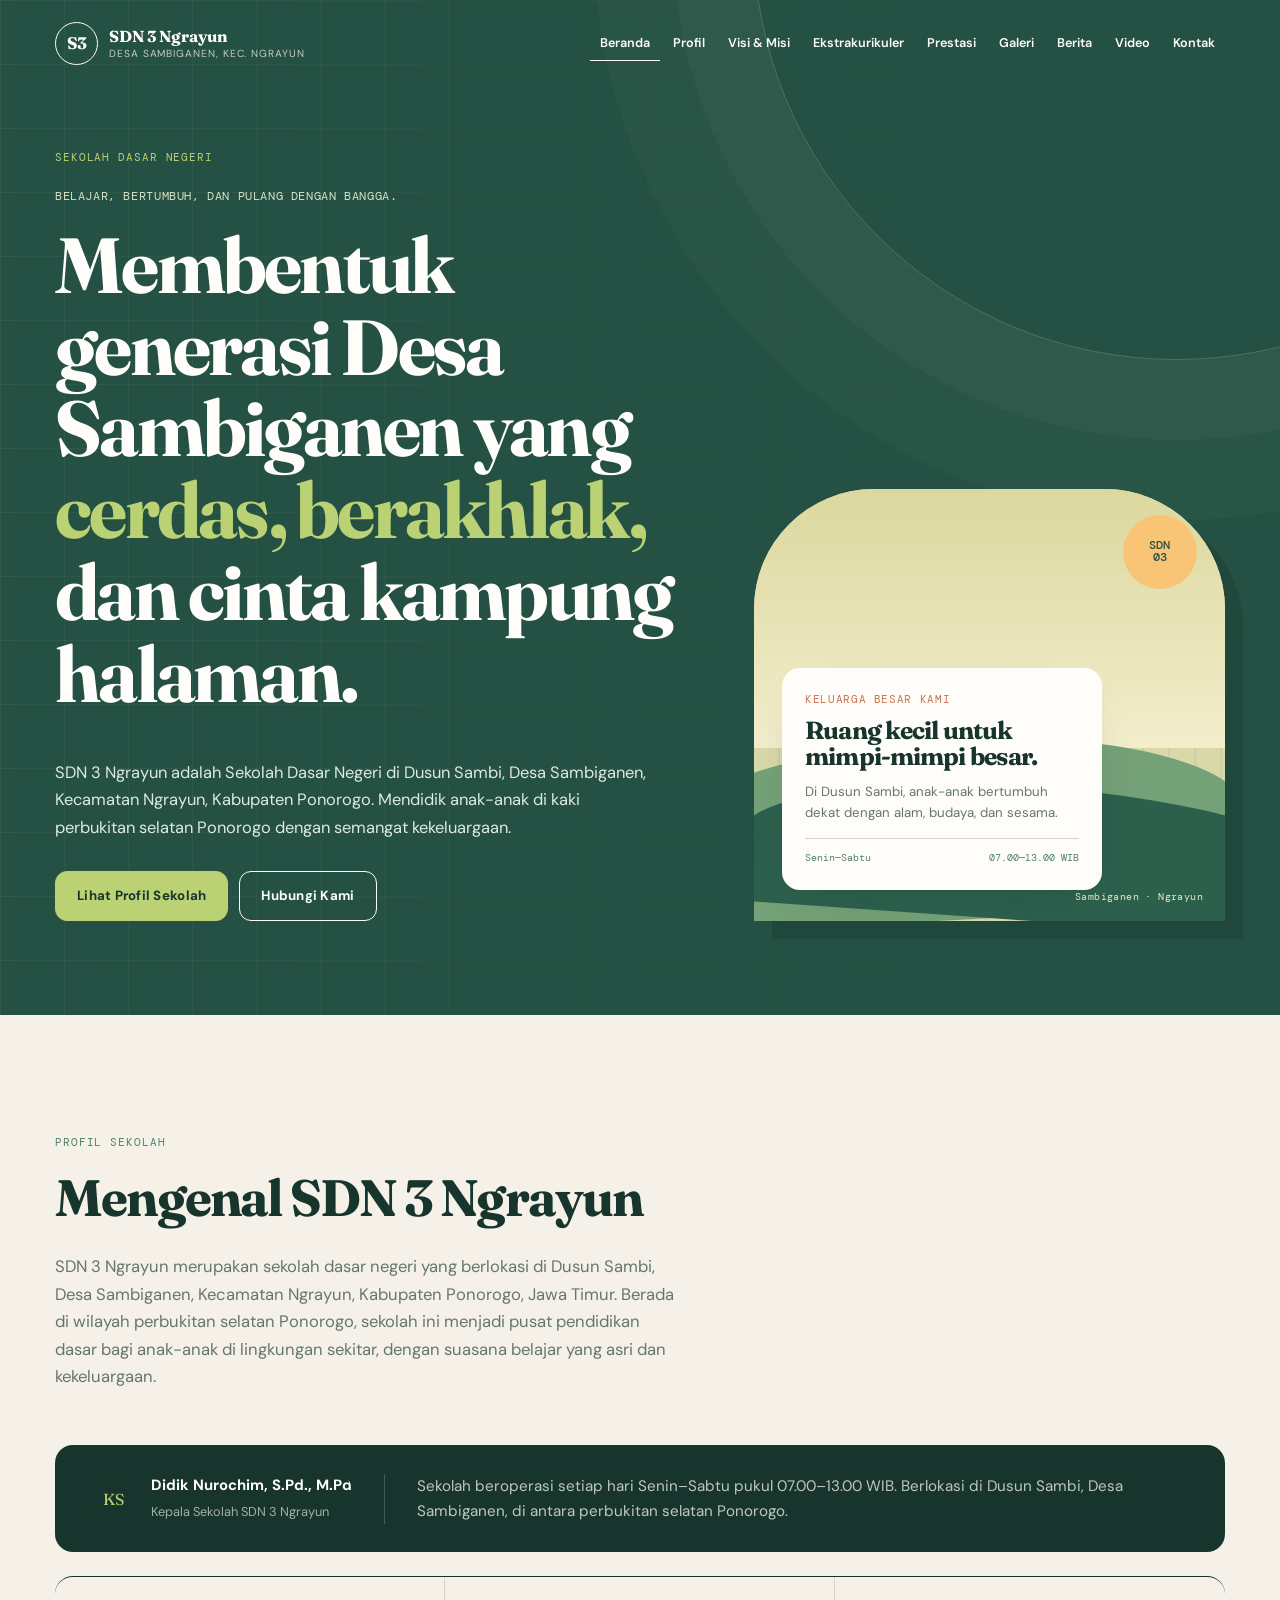
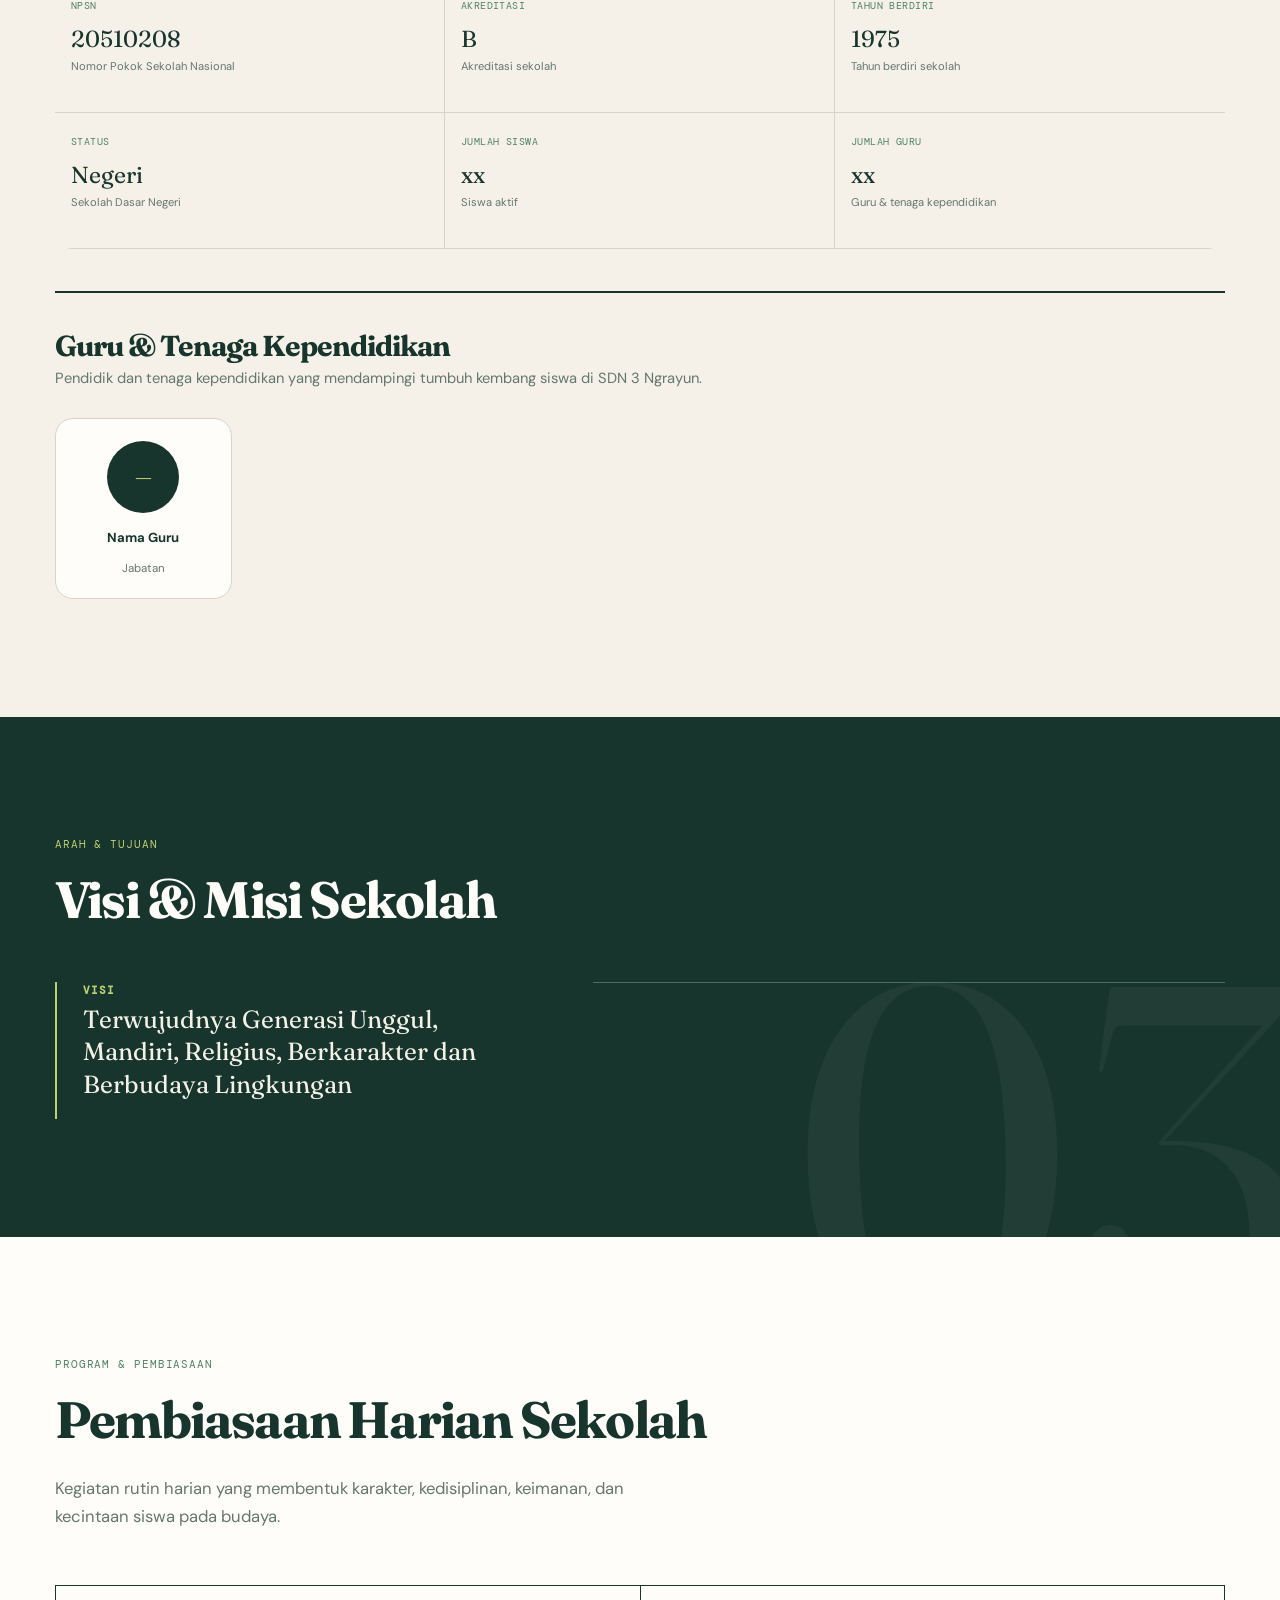
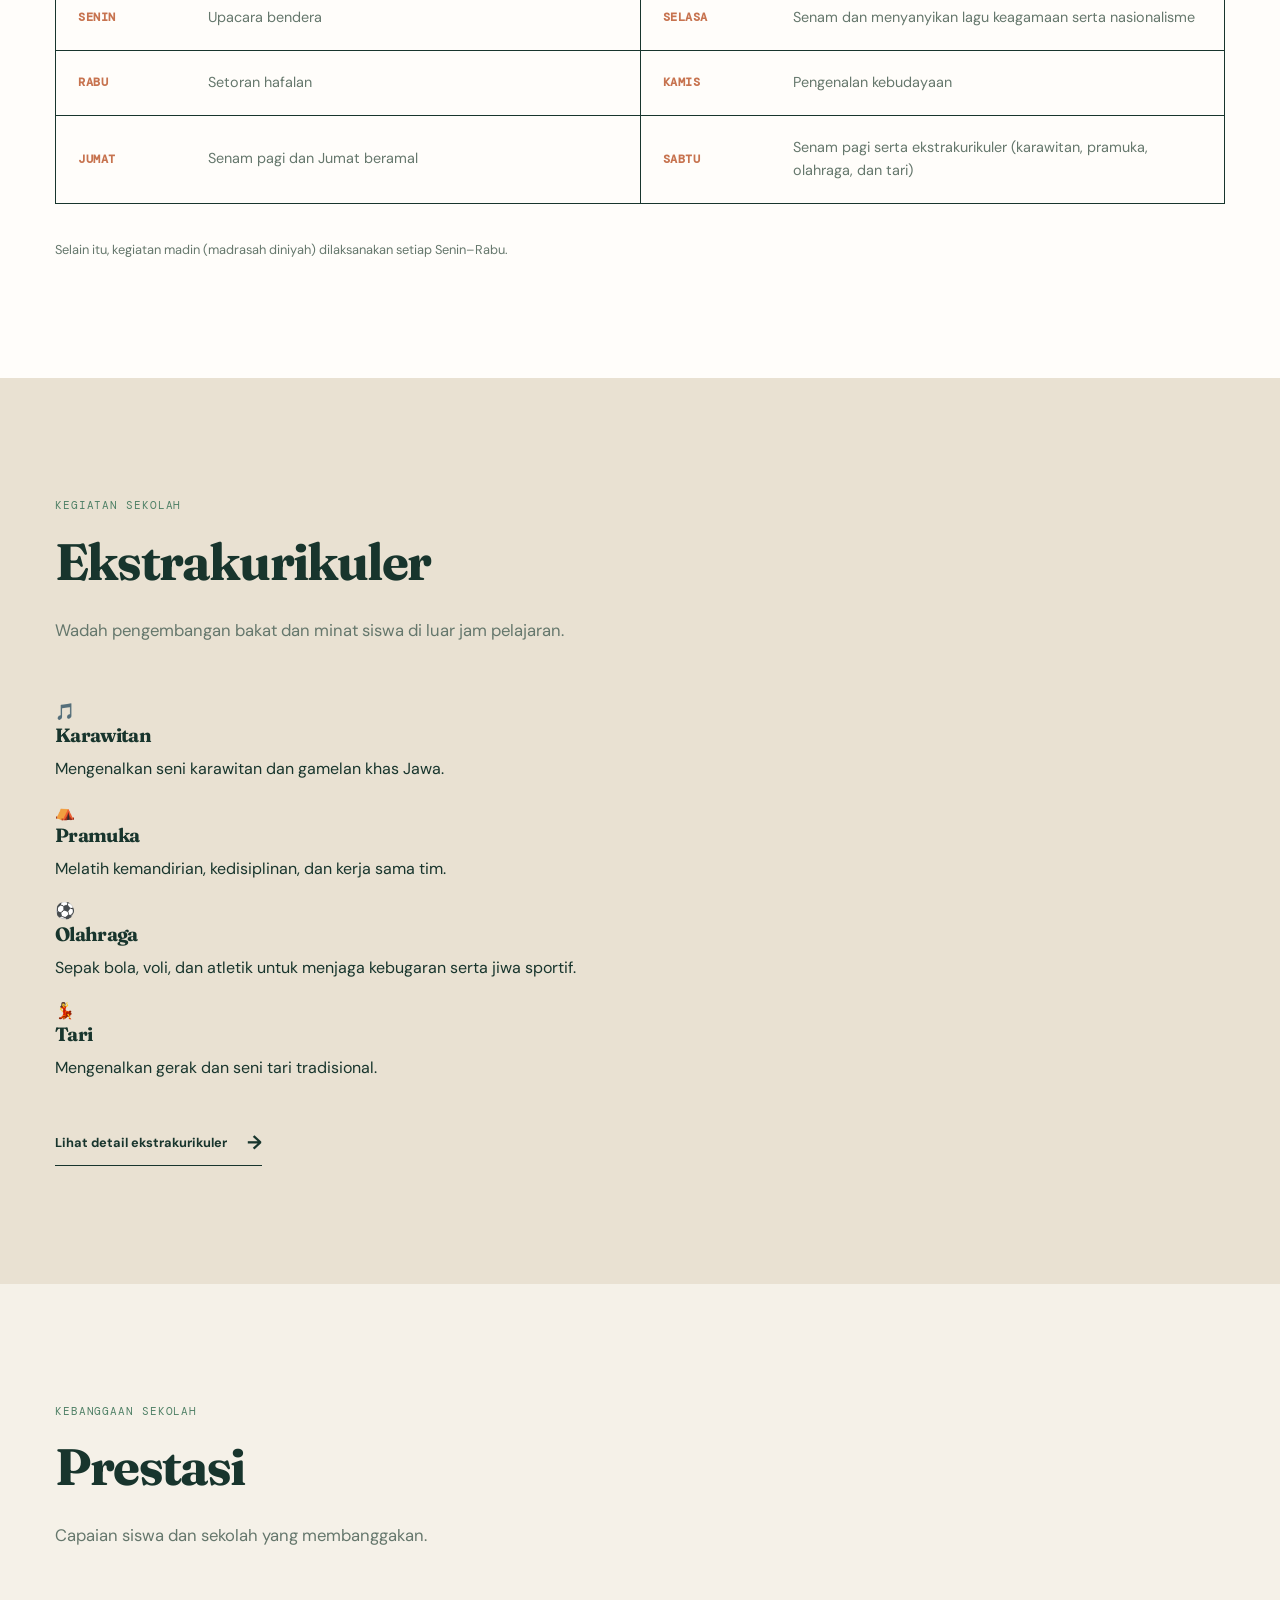
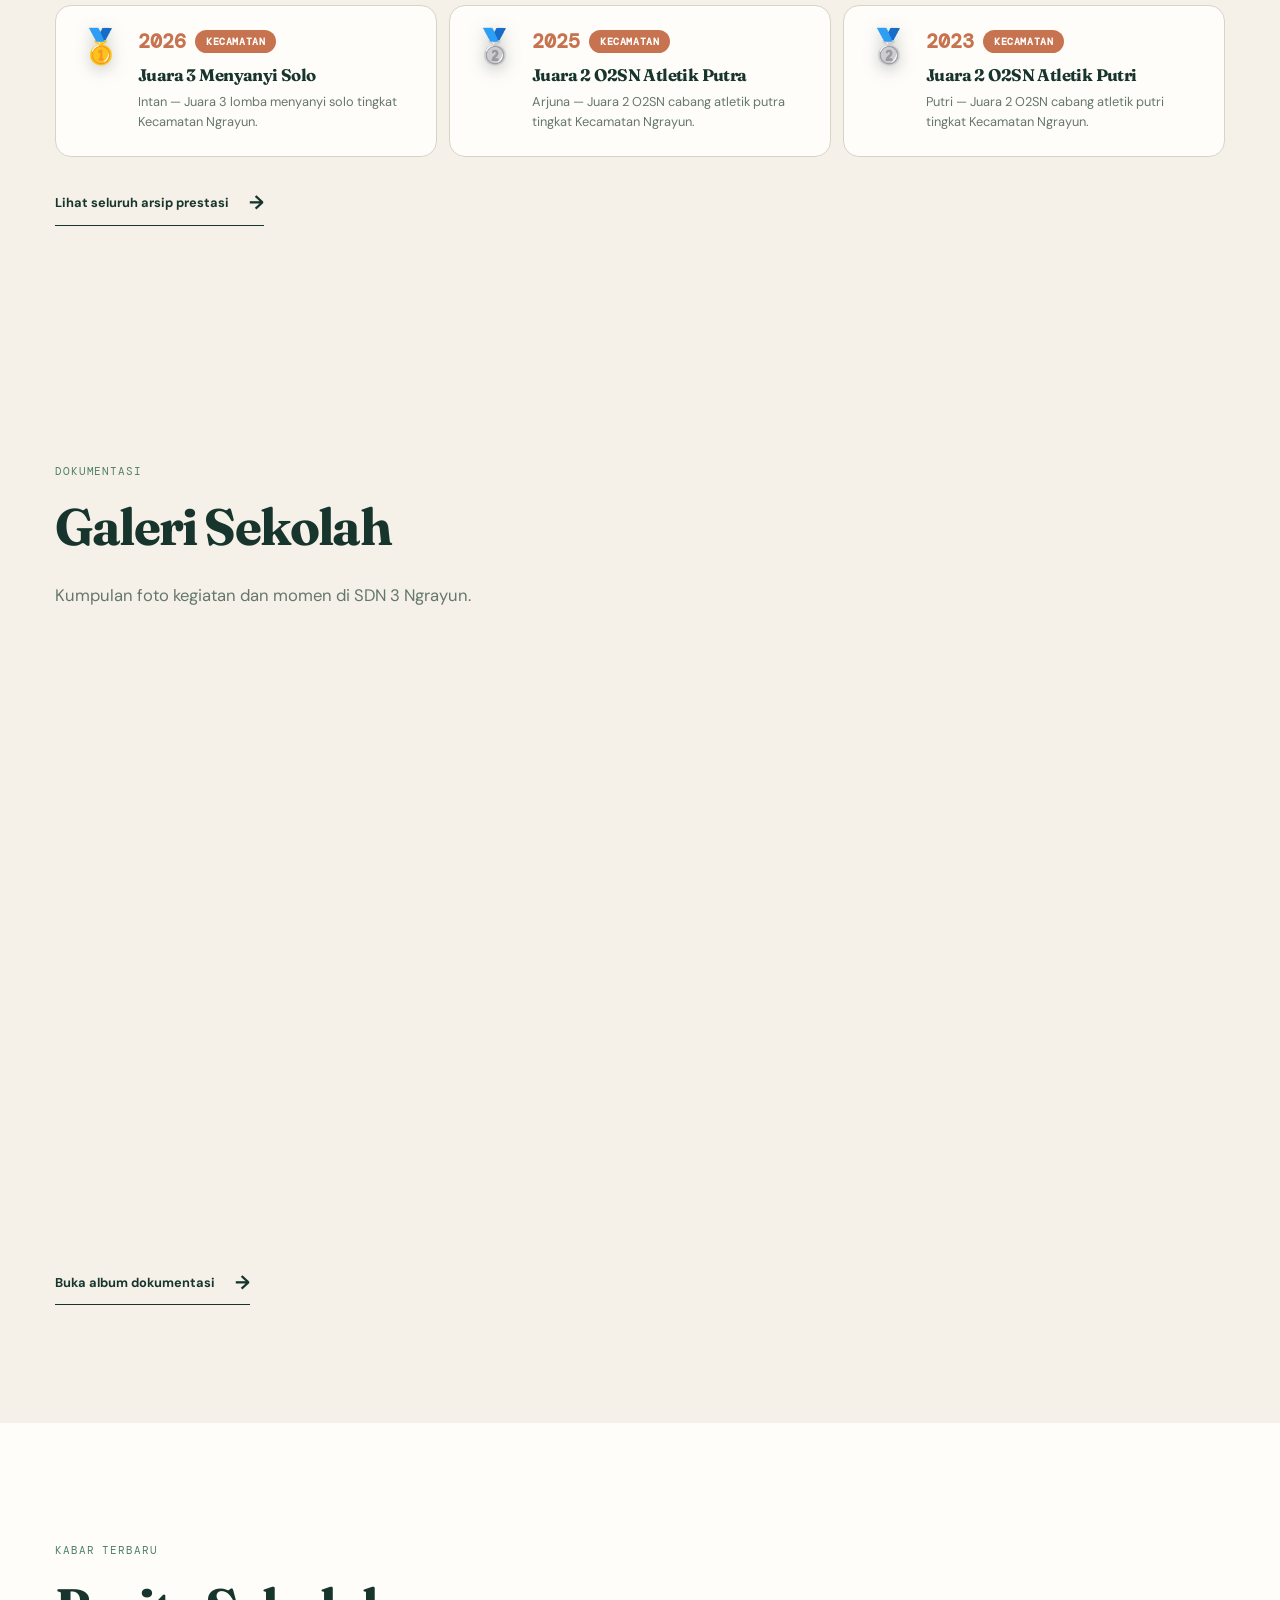
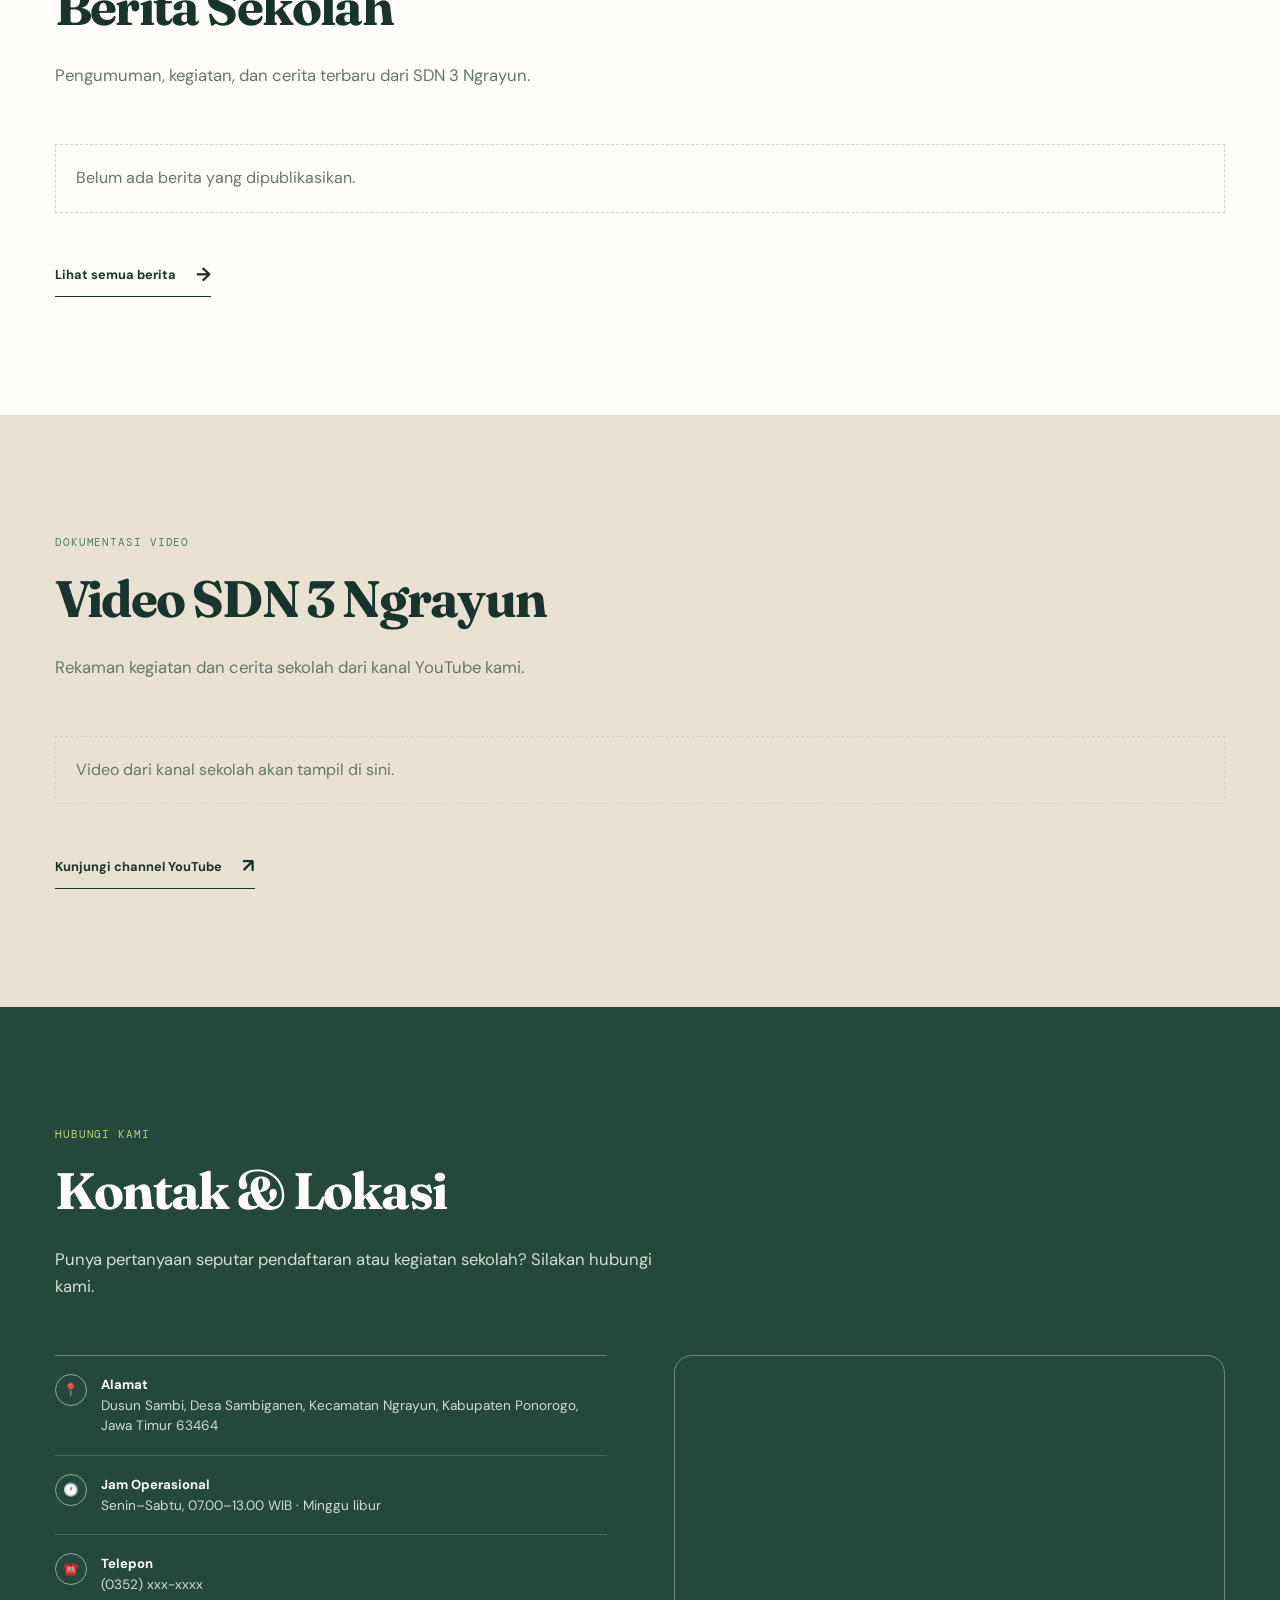
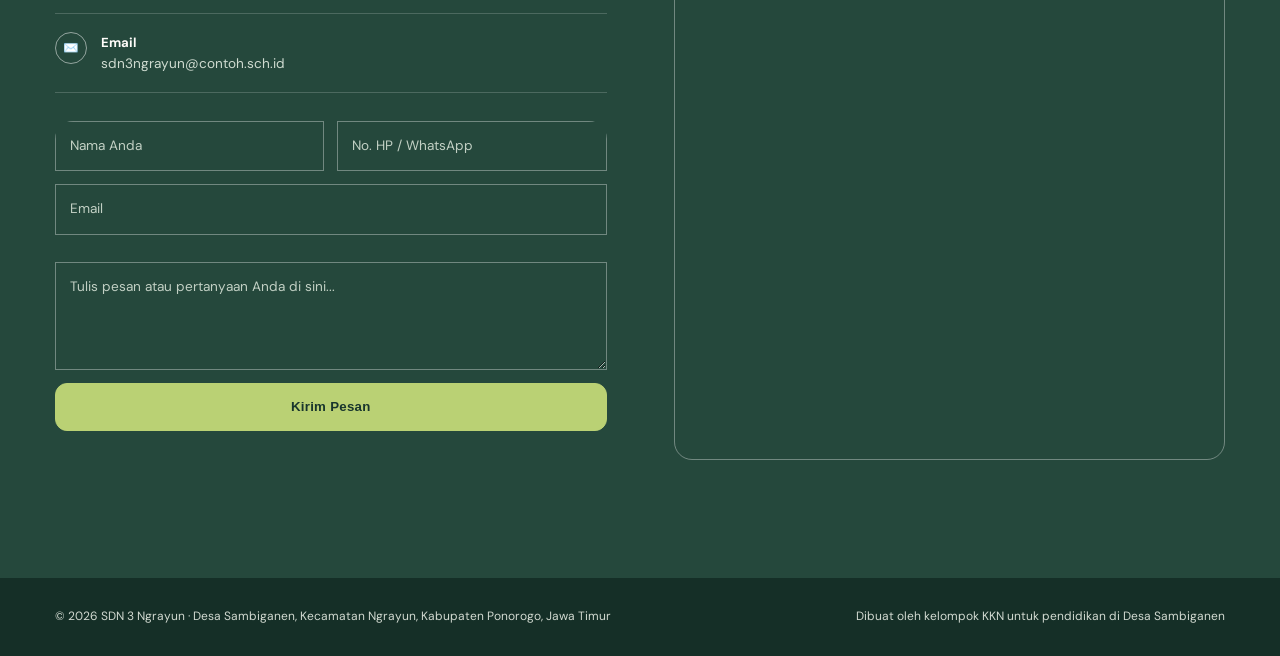
==== commit da26cec1: "prod" ====
--- a/index.html
+++ b/index.html
@@ -181,21 +181,29 @@
         <p>Capaian siswa dan sekolah yang membanggakan.</p>
       </div>
       <div class="prestasi-list reveal" data-achievement-preview="prestasi.achievements">
-        <div class="prestasi-item">
-          <div class="prestasi-year">2026 <span class="badge">Kecamatan</span></div>
-          <p data-editable>Intan — Juara 3 menyanyi solo tingkat Kecamatan Ngrayun.</p>
-        </div>
-        <div class="prestasi-item">
-          <div class="prestasi-year">2025 <span class="badge">Kecamatan</span></div>
-          <p data-editable>Arjuna — Juara 2 O2SN atletik putra tingkat Kecamatan Ngrayun.</p>
-        </div>
-        <div class="prestasi-item">
-          <div class="prestasi-year">2023 <span class="badge">Kecamatan</span></div>
-          <p data-editable>Putri — Juara 2 O2SN atletik putri tingkat Kecamatan Ngrayun.</p>
-        </div>
-        <div class="prestasi-item">
-          <div class="prestasi-year">2018 <span class="badge">Kecamatan</span></div>
-          <p data-editable>Regu Putra — Juara umum pramuka tingkat Kecamatan Ngrayun.</p>
+        <div class="ach-preview">
+          <span class="ach-medal">🥇</span>
+          <div class="ach-preview-main">
+            <div class="ach-meta"><span class="ach-year">2026</span><span class="ach-level lv-1">Kecamatan</span></div>
+            <h3>Juara 3 Menyanyi Solo</h3>
+            <p>Intan — Juara 3 lomba menyanyi solo tingkat Kecamatan Ngrayun.</p>
+          </div>
+        </div>
+        <div class="ach-preview">
+          <span class="ach-medal">🥈</span>
+          <div class="ach-preview-main">
+            <div class="ach-meta"><span class="ach-year">2025</span><span class="ach-level lv-1">Kecamatan</span></div>
+            <h3>Juara 2 O2SN Atletik Putra</h3>
+            <p>Arjuna — Juara 2 O2SN cabang atletik putra tingkat Kecamatan Ngrayun.</p>
+          </div>
+        </div>
+        <div class="ach-preview">
+          <span class="ach-medal">🥈</span>
+          <div class="ach-preview-main">
+            <div class="ach-meta"><span class="ach-year">2023</span><span class="ach-level lv-1">Kecamatan</span></div>
+            <h3>Juara 2 O2SN Atletik Putri</h3>
+            <p>Putri — Juara 2 O2SN cabang atletik putri tingkat Kecamatan Ngrayun.</p>
+          </div>
         </div>
       </div>
       <a class="section-link" href="prestasi.html">Lihat seluruh arsip prestasi <span>→</span></a>
@@ -210,13 +218,7 @@
         <h2>Galeri Sekolah</h2>
         <p>Kumpulan foto kegiatan dan momen di SDN 3 Ngrayun.</p>
       </div>
-      <div class="galeri-grid reveal">
-        <div class="g-item g1" data-image="content.images.gallery.learning" data-gallery-key="learning" data-detail-card data-card-title="Kegiatan Belajar Mengajar" data-card-detail="Momen belajar di kelas, kerja kelompok, dan literasi siswa SDN 3 Ngrayun." role="button" tabindex="0" aria-label="Buka detail Kegiatan Belajar Mengajar"><span>Kegiatan Belajar Mengajar</span></div>
-        <div class="g-item g2" data-image="content.images.gallery.ceremony" data-gallery-key="ceremony" data-detail-card data-card-title="Upacara Bendera" data-card-detail="Dokumentasi upacara rutin, peringatan hari besar, dan pembiasaan disiplin di sekolah." role="button" tabindex="0" aria-label="Buka detail Upacara Bendera"><span>Upacara Bendera</span></div>
-        <div class="g-item g3" data-image="content.images.gallery.scouts" data-gallery-key="scouts" data-detail-card data-card-title="Ekstrakurikuler Pramuka" data-card-detail="Simpan foto kegiatan latihan, jelajah, permainan kelompok, dan pembelajaran karakter." role="button" tabindex="0" aria-label="Buka detail Ekstrakurikuler Pramuka"><span>Ekstrakurikuler Pramuka</span></div>
-        <div class="g-item g4" data-image="content.images.gallery.achievements" data-gallery-key="achievements" data-detail-card data-card-title="Lomba &amp; Prestasi" data-card-detail="Tempat untuk menampilkan dokumentasi lomba, penyerahan penghargaan, serta karya siswa." role="button" tabindex="0" aria-label="Buka detail Lomba dan Prestasi"><span>Lomba &amp; Prestasi</span></div>
-        <div class="g-item g5" data-image="content.images.gallery.environment" data-gallery-key="environment" data-detail-card data-card-title="Lingkungan Sekolah" data-card-detail="Dokumentasi kebun, halaman, kerja bakti, dan suasana sekolah yang asri." role="button" tabindex="0" aria-label="Buka detail Lingkungan Sekolah"><span>Lingkungan Sekolah</span></div>
-        <div class="g-item g6" data-image="content.images.gallery.specialDay" data-gallery-key="specialDay" data-detail-card data-card-title="Hari Istimewa" data-card-detail="Dokumentasi kegiatan perayaan, kunjungan, dan momen kebersamaan warga sekolah." role="button" tabindex="0" aria-label="Buka detail Hari Istimewa"><span>Hari Istimewa</span></div>
+<div class="galeri-grid reveal" data-gallery-grid>
       </div>
       <a class="section-link" href="album.html">Buka album dokumentasi <span>→</span></a>
     </div>
--- a/css/style.css
+++ b/css/style.css
@@ -33,7 +33,7 @@
 .galeri { background:var(--paper); }.galeri-grid { display:grid; grid-template-columns:repeat(12,1fr); grid-template-rows:190px 190px 160px; gap:16px; }.g-item { min-height:0; position:relative; overflow:hidden; display:flex; align-items:flex-end; padding:18px; color:var(--white); background-size:cover; background-position:center; isolation:isolate; border:1px solid rgba(24,53,45,.12); box-shadow:0 8px 18px -16px rgba(24,53,45,.55); transition:.25s; }.g-item:after { content:''; position:absolute; inset:0; z-index:-1; background:linear-gradient(0deg,rgba(11,34,27,.85),transparent 68%); }.g-item:hover { transform:translateY(-5px); box-shadow:var(--shadow); }.g1 { grid-column:span 5; grid-row:span 2; background-color:#215041; }.g2 { grid-column:span 4; background-color:#bd714f; }.g3 { grid-column:span 3; background-color:#436f61; }.g4 { grid-column:span 3; background-color:#1e3b33; }.g5 { grid-column:span 4; background-color:#8fb473; }.g6 { grid-column:span 12; background-color:#4a3f2e; background-image:linear-gradient(135deg,#4a3f2e 0%,#7a6a4e 50%,#5c7a5e 100%); }.g-item span { font-size:.8rem; font-weight:700; line-height:1.25; }
 
 /* News and video */
-.news-section { background:var(--white); }.video-section { background:var(--paper-deep); }.news-grid { display:grid; grid-template-columns:repeat(3,1fr); gap:16px; }.news-card { display:flex; min-height:220px; flex-direction:column; padding:24px; background:var(--paper); border-top:2px solid var(--leaf); }.news-date { color:var(--clay); font:500 .68rem 'DM Mono',monospace; text-transform:uppercase; }.news-card h3,.video-card h3 { margin-top:15px; font-size:1.45rem; }.news-card p,.video-card p { color:var(--muted); font-size:.88rem; }.news-card a { margin-top:auto; color:var(--leaf); font-size:.8rem; font-weight:700; }.video-grid { display:grid; grid-template-columns:repeat(2,1fr); gap:22px; }.video-card { overflow:hidden; background:var(--white); border:1px solid var(--line); }.video-card iframe { display:block; width:100%; aspect-ratio:16 / 9; border:0; background:var(--ink); }.video-card > div { padding:19px 20px 14px; }.video-card h3 { margin:0 0 8px; }.empty-content { grid-column:1 / -1; padding:20px; color:var(--muted); border:1px dashed var(--line); }
+.news-section { background:var(--white); }.video-section { background:var(--paper-deep); }.news-grid { display:grid; grid-template-columns:repeat(3,1fr); gap:16px; }.news-card { display:flex; min-height:0; flex-direction:column; background:var(--white); border:1px solid var(--line); border-radius:16px; overflow:hidden; transition:.2s; }.news-card:hover { transform:translateY(-4px); box-shadow:var(--shadow); }.news-thumb { aspect-ratio:16 / 9; background:linear-gradient(135deg,#315c4d,#93aa74); background-size:cover; background-position:center; }.news-thumb a { display:block; height:100%; }.news-thumb-empty { display:grid; place-items:center; color:var(--lime); font:700 2.6rem 'Fraunces',serif; }.news-body { display:flex; flex:1; flex-direction:column; gap:10px; padding:20px 22px 24px; }.news-date { color:var(--clay); font:500 .68rem 'DM Mono',monospace; text-transform:uppercase; }.news-body h3 { margin:0; font-size:1.25rem; line-height:1.28; }.news-body p { margin:0; color:var(--muted); font-size:.85rem; line-height:1.6; }.news-body a { margin-top:auto; color:var(--leaf); font-size:.8rem; font-weight:700; }.news-body a:hover { color:var(--ink); }.video-card h3 { margin-top:15px; font-size:1.45rem; }.video-card p { color:var(--muted); font-size:.88rem; }.video-grid { display:grid; grid-template-columns:repeat(2,1fr); gap:22px; }.video-card { overflow:hidden; background:var(--white); border:1px solid var(--line); }.video-card iframe { display:block; width:100%; aspect-ratio:16 / 9; border:0; background:var(--ink); }.video-card > div { padding:19px 20px 14px; }.video-card h3 { margin:0 0 8px; }.empty-content { grid-column:1 / -1; padding:20px; color:var(--muted); border:1px dashed var(--line); }
 
 /* Contact & footer */
 .kontak { background:#25483c; color:var(--white); }.kontak h2 { color:var(--white); }.kontak .eyebrow { color:var(--lime); }.kontak .section-head p { color:#d4dfd0!important; }.kontak-grid { display:grid; grid-template-columns:1fr 1fr; gap:67px; }.kontak-info { border-top:1px solid rgba(255,255,255,.35); }.kontak-info li { display:flex; gap:14px; padding:18px 0; border-bottom:1px solid rgba(255,255,255,.18); }.kontak-ic { width:32px; flex:0 0 32px; height:32px; display:grid; place-items:center; border:1px solid rgba(255,255,255,.5); border-radius:50%; font-size:.78rem; }.kontak-info b { display:block; font-size:.82rem; }.kontak-info span { display:block; color:#cfdbd0; font-size:.85rem; line-height:1.5; }.contact-form { margin-top:28px; display:grid; gap:13px; }.form-row { display:grid; grid-template-columns:1fr 1fr; gap:13px; }.contact-form input,.contact-form textarea { width:100%; padding:13px 14px; border:1px solid rgba(255,255,255,.35); border-radius:0; background:transparent; color:var(--white); font:inherit; font-size:.85rem; }.contact-form input::placeholder,.contact-form textarea::placeholder { color:#c2d0c4; }.contact-form textarea { min-height:108px; resize:vertical; }.contact-form .btn { width:100%; }.form-msg { min-height:1.3em; color:var(--lime); font-size:.8rem; }.map-frame { min-height:100%; overflow:hidden; border:1px solid rgba(255,255,255,.36); filter:saturate(.65) contrast(.95); }.map-frame iframe { display:block; width:100%; min-height:405px; height:100%; border:0; } footer { padding:29px 28px; color:#d2dad1; background:#152f27; font-size:.75rem; }.footer-wrap { max-width:var(--max); margin:auto; display:flex; justify-content:space-between; gap:15px; }.to-top { position:fixed; z-index:80; right:22px; bottom:22px; width:44px; height:44px; border:0; border-radius:50%; color:var(--ink); background:var(--lime); font-size:1.2rem; cursor:pointer; opacity:0; pointer-events:none; transform:translateY(12px); transition:.2s; }.to-top.show { opacity:1; pointer-events:auto; transform:none; }.to-top:hover { transform:translateY(-3px); }
@@ -41,14 +41,41 @@
 .reveal { opacity:0; transform:translateY(20px); transition:opacity .7s ease,transform .7s ease; }.reveal.in { opacity:1; transform:none; } @media (prefers-reduced-motion:reduce) { html { scroll-behavior:auto; }.reveal { opacity:1; transform:none; transition:none; } }
 
 @media (max-width:920px) { nav.main-nav { position:fixed; top:0; right:0; width:min(78vw,330px); height:100vh; padding:90px 22px; background:var(--white); color:var(--ink); transform:translateX(110%); transition:.25s; box-shadow:-8px 0 25px rgba(0,0,0,.12); } nav.main-nav.open { transform:none; } nav.main-nav ul { flex-direction:column; } nav.main-nav a { padding:12px 0; font-size:.95rem; }.burger { display:block; }.hero { padding-top:125px; }.hero-inner,.profil-grid,.vm-grid,.kontak-grid { grid-template-columns:1fr; }.hero-inner { gap:46px; }.hero-scene { width:min(490px,100%); justify-self:end; }.profil-grid,.vm-grid { gap:48px; }.school-views { grid-template-columns:repeat(3,1fr); }.school-view { min-height:190px; }.ekskul-grid { grid-template-columns:repeat(2,1fr); }.galeri-grid { grid-template-columns:repeat(2,1fr); grid-template-rows:190px 160px 160px 140px; }.g1 { grid-column:span 2; grid-row:auto; }.g2,.g3,.g4,.g5 { grid-column:auto; }.g6 { grid-column:span 2; background-image:linear-gradient(135deg,#4a3f2e 0%,#7a6a4e 50%,#5c7a5e 100%); } .map-frame { min-height:350px; } }
-@media (max-width:580px) { section { padding:82px 20px; } header,header.scrolled { padding-left:20px; padding-right:20px; }.brand-text span { display:none; } .hero { min-height:auto; padding:116px 20px 72px; }.hero h1 { font-size:clamp(2.65rem,13vw,3.4rem); }.hero-scene { min-height:355px; }.hero-card { left:18px; bottom:20px; width:calc(100% - 36px); }.hero-cta { display:grid; }.hero-cta .btn { width:100%; }.section-head { margin-bottom:39px; }.info-cards { grid-template-columns:1fr 1fr; }.info-card:nth-child(3n) { border-right:1px solid var(--line); }.info-card:nth-child(2n) { border-right:0; }.school-views { grid-template-columns:1fr; gap:12px; margin-top:30px; }.school-view { min-height:180px; }.ekskul-grid { grid-template-columns:1fr; }.ekskul-card { min-height:190px; }.ekskul-ic { margin-bottom:20px; }.prestasi-item { grid-template-columns:1fr; gap:4px; }.galeri-grid { grid-template-columns:1fr; grid-template-rows:none; grid-auto-rows:170px; gap:12px; }.g1,.g2,.g3,.g4,.g5,.g6 { grid-column:auto; grid-row:auto; }.g6 { background-image:linear-gradient(135deg,#4a3f2e 0%,#7a6a4e 50%,#5c7a5e 100%); }.form-row { grid-template-columns:1fr; }.footer-wrap { display:grid; text-align:center; }.quick-facts { font-size:.57rem; } }
+@media (max-width:580px) { section { padding:82px 20px; } header,header.scrolled { padding-left:20px; padding-right:20px; }.brand-text span { display:none; } .hero { min-height:auto; padding:116px 20px 72px; }.hero h1 { font-size:clamp(2.65rem,13vw,3.4rem); }.hero-scene { min-height:355px; }.hero-card { left:18px; bottom:20px; width:calc(100% - 36px); }.hero-cta { display:grid; }.hero-cta .btn { width:100%; }.section-head { margin-bottom:39px; }.info-cards { grid-template-columns:1fr 1fr; }.info-card:nth-child(3n) { border-right:1px solid var(--line); }.info-card:nth-child(2n) { border-right:0; }.school-views { grid-template-columns:1fr; gap:12px; margin-top:30px; }.school-view { min-height:180px; }.ekskul-grid { grid-template-columns:1fr; }.ekskul-card { min-height:190px; }.ekskul-ic { margin-bottom:20px; }.ach-preview { padding:20px; }.ach-preview .ach-medal { font-size:1.8rem; }.galeri-grid { grid-template-columns:1fr; grid-template-rows:none; grid-auto-rows:170px; gap:12px; }.g1,.g2,.g3,.g4,.g5,.g6 { grid-column:auto; grid-row:auto; }.g6 { background-image:linear-gradient(135deg,#4a3f2e 0%,#7a6a4e 50%,#5c7a5e 100%); }.form-row { grid-template-columns:1fr; }.footer-wrap { display:grid; text-align:center; }.quick-facts { font-size:.57rem; } }
 
 /* Detail pages */
 .section-link { display:inline-flex; align-items:center; gap:20px; margin-top:30px; padding-bottom:6px; border-bottom:1px solid var(--ink); font-size:.8rem; font-weight:700; }.section-link span { font-size:1.2rem; transition:transform .2s; }.section-link:hover span { transform:translateX(5px); }
 .inner-page { background:var(--paper); }.inner-page header { color:var(--ink); background:rgba(255,253,250,.94); box-shadow:0 4px 20px rgba(24,53,45,.08); }.page-hero { padding:184px 28px 88px; background:var(--paper-deep); overflow:hidden; }.page-hero .wrap { position:relative; }.page-hero:after { content:'S3'; position:absolute; right:5vw; top:80px; color:rgba(36,81,67,.08); font:700 clamp(12rem,28vw,25rem) 'Fraunces',serif; letter-spacing:-.12em; }.page-hero h1 { position:relative; max-width:820px; font-size:clamp(3.1rem,6.4vw,5.8rem); }.page-hero p:not(.page-number) { max-width:610px; position:relative; color:var(--muted); font-size:1.05rem; }.page-number { position:relative; margin:0 0 13px; color:var(--clay); font:500 .7rem 'DM Mono',monospace; letter-spacing:.09em; }.page-content { padding-top:75px; }.detail-grid { display:grid; grid-template-columns:repeat(3,1fr); border-top:1px solid var(--ink); border-left:1px solid var(--ink); }.detail-card { position:relative; min-height:370px; padding:29px; background:var(--white); border-right:1px solid var(--ink); border-bottom:1px solid var(--ink); transition:.25s; }.detail-card:hover { z-index:1; background:var(--lime); transform:translate(-5px,-5px); box-shadow:8px 8px 0 var(--ink); }.detail-index { position:absolute; top:24px; right:26px; color:var(--leaf); font:.7rem 'DM Mono',monospace; }.detail-icon { width:43px; height:43px; display:grid; place-items:center; margin-bottom:45px; border:1px solid var(--ink); border-radius:50%; font-size:1.05rem; }.detail-card h2 { font-size:1.7rem; }.detail-card p { color:var(--muted); font-size:.87rem; line-height:1.58; }.detail-card dl { margin:31px 0 0; padding-top:13px; border-top:1px solid var(--line); }.detail-card dl div { display:flex; justify-content:space-between; gap:12px; font-size:.67rem; }.detail-card dt { color:var(--leaf); font-family:'DM Mono',monospace; }.detail-card dd { margin:0; text-align:right; color:var(--ink); }.page-note { max-width:620px; margin:35px 0 0; color:var(--muted); font-size:.8rem; }
 .album-hero { background:#d5ddbc; }.album-intro { display:flex; justify-content:space-between; gap:30px; align-items:flex-end; margin-bottom:30px; }.album-intro p { max-width:550px; margin:0; color:var(--muted); }.album-intro span { color:var(--leaf); font:.7rem 'DM Mono',monospace; text-transform:uppercase; }.album-grid { display:grid; grid-template-columns:repeat(12,1fr); grid-auto-rows:190px; gap:12px; }.album-card { position:relative; overflow:hidden; display:flex; align-items:flex-end; padding:20px; color:var(--white); isolation:isolate; transition:.25s; }.album-card:after { content:''; position:absolute; inset:0; z-index:-1; background:linear-gradient(0deg,rgba(10,36,28,.78),transparent 65%); }.album-card:hover { transform:translateY(-5px); box-shadow:var(--shadow); }.album-card span { display:block; margin-bottom:26px; color:var(--lime); font:.7rem 'DM Mono',monospace; }.album-card h2 { margin:0 0 4px; color:var(--white); font-size:1.5rem; }.album-card p { margin:0; font-size:.76rem; }.album-a { grid-column:span 7; grid-row:span 2; background:linear-gradient(145deg,#254f43,#80a871); }.album-b { grid-column:span 5; background:linear-gradient(145deg,#c2714e,#e3b169); }.album-c { grid-column:span 3; background:linear-gradient(145deg,#477766,#b2cd88); }.album-d { grid-column:span 4; background:linear-gradient(145deg,#27433a,#59866a); }.album-e { grid-column:span 5; background:linear-gradient(145deg,#9fbf78,#2c5b47); }.album-f { grid-column:span 4; background:linear-gradient(145deg,#8b6b4c,#c79d64); }
-.achievement-hero { background:#e6d8c4; }.achievement-lead { display:grid; grid-template-columns:190px 1fr; gap:30px; padding:0 0 31px; border-bottom:1px solid var(--ink); }.achievement-lead span { color:var(--clay); font:.72rem 'DM Mono',monospace; text-transform:uppercase; }.achievement-lead p { max-width:590px; margin:0; color:var(--muted); }.achievement-grid { display:grid; grid-template-columns:repeat(2,1fr); gap:12px; margin-top:12px; }.achievement-card { min-height:245px; padding:25px; background:var(--white); border:1px solid var(--line); }.achievement-card.feature { grid-row:span 2; min-height:502px; color:var(--white); background:var(--ink); }.achievement-card.feature h2 { margin-top:74px; color:var(--white); font-size:clamp(2rem,3.4vw,3.1rem); }.achievement-card.feature p { color:#d6e1d7; }.achievement-meta { display:flex; justify-content:space-between; color:var(--clay); font:500 .69rem 'DM Mono',monospace; }.achievement-card h2 { margin-top:43px; font-size:1.6rem; }.achievement-card p { color:var(--muted); font-size:.86rem; }.achievement-card strong { display:inline-block; margin-top:14px; color:var(--leaf); font:.68rem 'DM Mono',monospace; text-transform:uppercase; }.archive-callout { margin-top:12px; padding:28px; display:grid; grid-template-columns:190px 1fr; gap:30px; background:var(--lime); }.archive-callout span { font:500 .76rem 'DM Mono',monospace; text-transform:uppercase; }.archive-callout p { margin:0; max-width:610px; font-size:.88rem; }
-@media (max-width:800px) { .detail-grid { grid-template-columns:repeat(2,1fr); }.album-grid { grid-template-columns:repeat(2,1fr); grid-auto-rows:180px; }.album-a { grid-column:span 2; grid-row:auto; }.album-b,.album-c,.album-d,.album-e,.album-f { grid-column:auto; }.achievement-lead,.archive-callout { grid-template-columns:1fr; gap:10px; }.achievement-grid { grid-template-columns:1fr; }.achievement-card.feature { grid-row:auto; min-height:350px; }.achievement-card.feature h2 { margin-top:50px; } }
+.achievement-hero { background:#e6d8c4; }.achievement-lead { display:grid; grid-template-columns:190px 1fr; gap:30px; padding:0 0 31px; border-bottom:1px solid var(--ink); }.achievement-lead span { color:var(--clay); font:.72rem 'DM Mono',monospace; text-transform:uppercase; }.achievement-lead p { max-width:590px; margin:0; color:var(--muted); }
+.achievement-grid { display:grid; grid-template-columns:repeat(2,1fr); gap:12px; margin-top:12px; }
+.achievement-card { position:relative; min-height:245px; display:flex; flex-direction:column; padding:25px; background:var(--white); border:1px solid var(--line); overflow:hidden; }
+.achievement-card .ach-top { display:flex; align-items:flex-start; justify-content:space-between; gap:14px; }
+.achievement-card .ach-medal { font-size:2rem; line-height:1; filter:drop-shadow(0 4px 8px rgba(24,53,45,.25)); }
+.achievement-card .ach-year { color:var(--clay); font:700 1.55rem 'DM Mono',monospace; line-height:1; }
+.achievement-card .ach-level { align-self:flex-start; margin-top:22px; }
+.achievement-card h2 { margin:18px 0 0; font-size:1.35rem; line-height:1.18; }
+.achievement-card p { margin:10px 0 0; color:var(--muted); font-size:.86rem; line-height:1.6; }
+.achievement-card .ach-cat { margin-top:auto; padding-top:20px; color:var(--leaf); font:600 .68rem 'DM Mono',monospace; text-transform:uppercase; letter-spacing:.05em; }
+.achievement-card.feature { grid-row:span 2; min-height:502px; color:var(--white); background:var(--ink); }
+.achievement-card.feature .ach-medal { font-size:3.4rem; }
+.achievement-card.feature .ach-year { color:var(--lime); font-size:2.6rem; }
+.achievement-card.feature h2 { color:var(--white); font-size:clamp(1.9rem,3.2vw,2.9rem); }
+.achievement-card.feature p { color:#d6e1d7; }
+.achievement-card.feature .ach-cat { color:var(--lime); }
+.ach-level { display:inline-block; padding:5px 11px; border-radius:999px; color:#fff; font:600 .62rem 'DM Mono',monospace; text-transform:uppercase; letter-spacing:.06em; background:var(--muted); }
+.ach-level.lv-1 { background:var(--clay); }.ach-level.lv-2 { background:#3f6b57; }.ach-level.lv-3 { background:#2f5d8a; }.ach-level.lv-4 { background:#8a2f47; }.ach-level.lv-5 { background:#5b3a8a; }
+.prestasi-list { display:grid; grid-template-columns:repeat(3,1fr); gap:12px; }
+.ach-preview { display:flex; gap:16px; padding:24px; background:var(--white); border:1px solid var(--line); transition:.2s; }
+.ach-preview:hover { transform:translateY(-4px); box-shadow:var(--shadow); }
+.ach-preview .ach-medal { font-size:2.1rem; line-height:1; filter:drop-shadow(0 4px 8px rgba(24,53,45,.25)); }
+.ach-preview-main { min-width:0; }
+.ach-meta { display:flex; align-items:center; gap:9px; flex-wrap:wrap; }
+.ach-preview .ach-year { color:var(--clay); font:700 1.25rem 'DM Mono',monospace; line-height:1; }
+.ach-preview h3 { margin:12px 0 0; font-size:1.05rem; line-height:1.25; }
+.ach-preview p { margin:7px 0 0; color:var(--muted); font-size:.8rem; line-height:1.55; }
+.archive-callout { margin-top:12px; padding:28px; display:grid; grid-template-columns:190px 1fr; gap:30px; background:var(--lime); }.archive-callout span { font:500 .76rem 'DM Mono',monospace; text-transform:uppercase; }.archive-callout p { margin:0; max-width:610px; font-size:.88rem; }
+@media (max-width:800px) { .detail-grid { grid-template-columns:repeat(2,1fr); }.album-grid { grid-template-columns:repeat(2,1fr); grid-auto-rows:180px; }.album-a { grid-column:span 2; grid-row:auto; }.album-b,.album-c,.album-d,.album-e,.album-f { grid-column:auto; }.achievement-lead,.archive-callout { grid-template-columns:1fr; gap:10px; }.achievement-grid { grid-template-columns:1fr; }.achievement-card.feature { grid-row:auto; min-height:350px; }.prestasi-list { grid-template-columns:1fr; } }
 @media (max-width:580px) { .page-hero { padding:145px 20px 68px; }.page-content { padding-top:50px; }.page-hero:after { top:102px; right:13vw; }.detail-grid { grid-template-columns:1fr; }.detail-card { min-height:315px; }.album-intro { display:block; }.album-intro span { display:block; margin-top:16px; }.album-grid { grid-template-columns:1fr; grid-auto-rows:190px; }.album-a,.album-b,.album-c,.album-d,.album-e,.album-f { grid-column:auto; }.achievement-card { min-height:230px; }.archive-callout { padding:23px; } }
 
 /* Admin dashboard */
@@ -62,7 +89,7 @@
 @media (max-width:760px) { .news-grid,.video-grid { grid-template-columns:1fr; } }
 
 /* Softer corners: keep grouped data tidy while making touch targets friendlier. */
-.btn { border-radius:12px; }.hero-card,.kepsek,form.contact-form,.map-frame { border-radius:18px; overflow:hidden; }.info-cards,.ekskul-grid,.detail-grid { border-radius:18px; overflow:hidden; }.info-card,.ekskul-card,.detail-card { border-radius:0; }.prestasi-list { overflow:hidden; border-radius:16px; }.prestasi-item:first-child { border-radius:16px 16px 0 0; }.prestasi-item:last-child { border-radius:0 0 16px 16px; }.g-item,.album-card { border-radius:18px; }.achievement-card { border-radius:16px; }.archive-callout { border-radius:18px; }.admin-form { border-radius:18px; overflow:hidden; }.admin-section:first-child { border-radius:18px 18px 0 0; }.admin-save { border-radius:0 0 18px 18px; }.achievement-editor { border-radius:12px; }.admin-fields input,.admin-fields textarea,.password-field input { border-radius:10px; }.admin-add,.admin-remove { border-radius:9px; }
+.btn { border-radius:12px; }.hero-card,.kepsek,form.contact-form,.map-frame { border-radius:18px; overflow:hidden; }.info-cards,.ekskul-grid,.detail-grid { border-radius:18px; overflow:hidden; }.info-card,.ekskul-card,.detail-card { border-radius:0; }.prestasi-list { overflow:hidden; }.ach-preview { border-radius:16px; }.g-item,.album-card { border-radius:18px; }.achievement-card { border-radius:16px; }.archive-callout { border-radius:18px; }.admin-form { border-radius:18px; overflow:hidden; }.admin-section:first-child { border-radius:18px 18px 0 0; }.admin-save { border-radius:0 0 18px 18px; }.achievement-editor { border-radius:12px; }.admin-fields input,.admin-fields textarea,.password-field input { border-radius:10px; }.admin-add,.admin-remove { border-radius:9px; }
 
 /* Kelola gambar */
 /* Gallery slot cards (admin) */
@@ -149,4 +176,164 @@
 .berita-ext-link:hover { background:var(--leaf); color:var(--white); }
 
 /* Modal crop */
-.crop-modal { width:min(940px,calc(100% - 32px)); padding:0; border:0; border-radius:18px; overflow:hidden; background:var(--white); color:var(--ink); box-shadow:0 30px 80px rgba(12,32,25,.4); }.crop-modal::backdrop { background:rgba(13,34,27,.78); backdrop-filter:blur(3px); }.crop-modal-head { display:flex; align-items:center; justify-content:space-between; gap:16px; padding:22px 26px 0; }.crop-modal-head h2 { margin:0; font-size:1.5rem; }.crop-modal-head .detail-modal-close { position:static; flex:0 0 38px; }.crop-stage { display:grid; grid-template-columns:1fr 250px; gap:20px; padding:22px 26px; }.crop-frame { position:relative; overflow:hidden; min-height:360px; display:flex; align-items:center; justify-content:center; background:repeating-conic-gradient(#f0ece1 0 25%,#e3ddcd 0 50%) 0 0/22px 22px; border:1px solid var(--line); border-radius:14px; user-select:none; }.crop-frame img { display:block; max-width:100%; max-height:520px; }.crop-box { position:absolute; border:2px dashed var(--clay); background:rgba(199,115,79,.16); cursor:move; touch-action:none; }.crop-box::after { content:''; position:absolute; inset:0; box-shadow:0 0 0 999px rgba(13,34,27,.42); pointer-events:none; }.crop-box > div { position:absolute; right:-7px; bottom:-7px; width:16px; height:16px; background:var(--clay); border:2px solid var(--white); border-radius:3px; cursor:se-resize; z-index:2; }.crop-preview-wrap { display:flex; flex-direction:column; gap:9px; }.crop-preview-wrap span { color:var(--leaf); font:500 .66rem 'DM Mono',monospace; text-transform:uppercase; letter-spacing:.05em; }.crop-preview-wrap canvas { width:100%; border:1px solid var(--line); border-radius:10px; background:var(--paper); }.crop-controls { display:grid; grid-template-columns:1fr 1fr 1.2fr auto; align-items:end; gap:16px; padding:0 26px 26px; }.crop-controls label { display:grid; gap:6px; color:var(--leaf); font:500 .66rem 'DM Mono',monospace; text-transform:uppercase; letter-spacing:.03em; }.crop-controls input[type=number],.crop-controls select { width:100%; padding:10px 11px; border:1px solid var(--line); border-radius:10px; background:var(--paper); color:var(--ink); font:400 .9rem 'DM Sans',sans-serif; }.crop-controls input[type=range] { accent-color:var(--clay); }.crop-controls label span { color:var(--ink); text-transform:none; letter-spacing:0; }.crop-controls .btn { min-width:150px; } @media (max-width:760px) { .crop-stage { grid-template-columns:1fr; }.crop-frame { min-height:250px; }.crop-preview-wrap canvas { max-width:250px; }.crop-controls { grid-template-columns:1fr 1fr; }.crop-controls .btn { grid-column:span 2; } }
+.crop-modal { width:min(940px,calc(100% - 32px)); max-height:calc(100dvh - 24px); padding:0; border:0; border-radius:18px; overflow-x:hidden; overflow-y:auto; overscroll-behavior:contain; background:var(--white); color:var(--ink); box-shadow:0 30px 80px rgba(12,32,25,.4); }.crop-modal::backdrop { background:rgba(13,34,27,.78); backdrop-filter:blur(3px); } body.dialog-open { overflow:hidden; overscroll-behavior:none; }
+
+/* ============================================
+   ADMIN DASHBOARD — UI compact, sidebar, tema gelap/terang
+   ============================================ */
+.admin-page {
+  --admin-bg:#ecefe6;
+  --admin-panel:#f6f4ec;
+  --admin-card:#fffdfa;
+  --admin-card-2:#f4f1e6;
+  --admin-line:#e0dcd0;
+  --admin-line-strong:#c9c4b6;
+  --admin-text:#1b332b;
+  --admin-muted:#67796d;
+  --admin-acc:#3e715c;
+  --admin-acc2:#c4704c;
+  --admin-input:#f3efe4;
+  --admin-ok:#a9c76a;
+  --admin-danger:#b35a3a;
+  --admin-shadow:0 16px 38px -26px rgba(24,53,45,.35);
+  background:var(--admin-bg);
+  color:var(--admin-text);
+}
+.admin-page[data-theme="dark"] {
+  --admin-bg:#0e1814;
+  --admin-panel:#16231e;
+  --admin-card:#1b2a24;
+  --admin-card-2:#16251f;
+  --admin-line:#2b4037;
+  --admin-line-strong:#3d574b;
+  --admin-text:#e6efe9;
+  --admin-muted:#9cb1a5;
+  --admin-acc:#8fc3a1;
+  --admin-acc2:#e28961;
+  --admin-input:#101d18;
+  --admin-ok:#bad174;
+  --admin-danger:#ef8a63;
+  --admin-shadow:0 18px 40px -24px rgba(0,0,0,.8);
+}
+.admin-page .admin-shell { width:min(1200px,100%); margin:auto; padding:26px 24px 96px; }
+.admin-page .admin-toolbar { padding:14px 0; }
+.admin-page .admin-toolbar-actions { display:flex; align-items:center; gap:10px; }
+.admin-page .admin-toolbar button { font:600 .7rem "DM Mono",monospace; padding:9px 13px; border-radius:9px; cursor:pointer; }
+.admin-page .theme-toggle { display:inline-flex; align-items:center; gap:8px; background:var(--admin-card); color:var(--admin-text); border:1px solid var(--admin-line-strong); }
+.admin-page .theme-toggle:hover { border-color:var(--admin-acc); color:var(--admin-acc); }
+.admin-page .admin-heading { margin:34px 0 22px; max-width:760px; }
+.admin-page .admin-heading h1 { font-size:clamp(1.9rem,4vw,3.1rem); }
+.admin-page .admin-heading p { color:var(--admin-muted); font-size:.92rem; }
+.admin-page .admin-heading .eyebrow { color:var(--admin-acc); margin-bottom:12px; }
+.admin-page .admin-layout { display:grid; grid-template-columns:232px minmax(0,1fr); gap:22px; align-items:start; }
+.admin-page .admin-sidebar { position:sticky; top:18px; display:flex; flex-direction:column; gap:12px; max-height:calc(100dvh - 36px); overflow:auto; padding:14px; background:var(--admin-panel); border:1px solid var(--admin-line); border-radius:14px; }
+.admin-page .admin-sidebar-head { display:flex; align-items:center; justify-content:space-between; gap:8px; }
+.admin-page .admin-sidebar-title { font:700 .72rem "DM Mono",monospace; letter-spacing:.04em; text-transform:uppercase; color:var(--admin-muted); }
+.admin-page .admin-sidebar-toggle { border:0; background:transparent; color:var(--admin-acc); font:600 .62rem "DM Mono",monospace; cursor:pointer; padding:4px 6px; border-radius:6px; }
+.admin-page .admin-sidebar-toggle:hover { background:var(--admin-card); }
+.admin-page .sidebar-filter { width:100%; padding:8px 10px; border:1px solid var(--admin-line); border-radius:9px; background:var(--admin-card); color:var(--admin-text); font:400 .78rem "DM Sans",sans-serif; }
+.admin-page .sidebar-nav { display:flex; flex-direction:column; gap:2px; }
+.admin-page .side-group { margin:12px 4px 4px; font:600 .62rem "DM Mono",monospace; letter-spacing:.06em; text-transform:uppercase; color:var(--admin-muted); }
+.admin-page .side-group:first-child { margin-top:0; }
+.admin-page .sidebar-nav a { padding:6px 10px; border-radius:8px; font-size:.78rem; font-weight:600; color:var(--admin-muted); line-height:1.35; }
+.admin-page .sidebar-nav a:hover { background:var(--admin-card); color:var(--admin-text); }
+.admin-page .sidebar-nav a.active { background:var(--admin-acc); color:#fff; }
+.admin-page .sidebar-nav a.hidden-link { display:none; }
+.admin-page .admin-form { background:transparent; border:0; overflow:visible; display:flex; flex-direction:column; gap:14px; }
+.admin-page .admin-section { padding:20px 22px; background:var(--admin-card); border:1px solid var(--admin-line); border-radius:14px; box-shadow:var(--admin-shadow); }
+.admin-page .admin-section.collapsed .sec-body { display:none; }
+.admin-page .admin-section-head { display:flex; align-items:flex-start; justify-content:space-between; gap:14px; }
+.admin-page .sec-title { min-width:0; }
+.admin-page .sec-title h2 { margin:0 0 4px; font-size:1.04rem; }
+.admin-page .sec-title p { margin:0; color:var(--admin-muted); font-size:.78rem; line-height:1.5; }
+.admin-page .sec-controls { display:flex; align-items:center; gap:8px; flex:0 0 auto; }
+.admin-page .sec-collapse { width:30px; height:30px; display:grid; place-items:center; border:1px solid var(--admin-line-strong); border-radius:8px; background:transparent; color:var(--admin-text); cursor:pointer; font-size:.85rem; line-height:1; transition:transform .2s; }
+.admin-page .sec-collapse:hover { border-color:var(--admin-acc); color:var(--admin-acc); }
+.admin-page .admin-section.collapsed .sec-collapse { transform:rotate(-90deg); }
+.admin-page .sec-body { margin-top:16px; }
+.admin-page .admin-fields { gap:12px; }
+.admin-page .admin-fields label { color:var(--admin-acc); font-size:.63rem; }
+.admin-page .admin-fields input,.admin-page .admin-fields textarea { padding:9px 11px; border:1px solid var(--admin-line); border-radius:9px; background:var(--admin-input); color:var(--admin-text); font:400 .85rem "DM Sans",sans-serif; }
+.admin-page .admin-fields input:focus,.admin-page .admin-fields textarea:focus { outline:2px solid var(--admin-acc); outline-offset:1px; border-color:transparent; }
+.admin-page .admin-add,.admin-page .admin-remove { border-radius:9px; border-color:var(--admin-line-strong); color:var(--admin-text); }
+.admin-page .admin-add:hover { background:var(--admin-ok); }
+.admin-page .admin-remove { border-color:var(--admin-acc2); color:var(--admin-acc2); }
+.admin-page .admin-remove:hover { background:color-mix(in srgb, var(--admin-acc2) 12%, transparent); }
+.admin-page .achievement-fields { margin-top:16px; gap:12px; }
+.admin-page .achievement-editor { padding:16px 18px; border-color:var(--admin-line); border-radius:12px; background:var(--admin-card-2); }
+.admin-page .achievement-editor-top:before { color:var(--admin-acc); }
+.admin-page .gallery-slot-grid { grid-template-columns:repeat(auto-fill,minmax(235px,1fr)); gap:12px; margin-top:14px; }
+.admin-page .gallery-slot-card { background:var(--admin-card-2); border-color:var(--admin-line); }
+.admin-page .gallery-slot-preview { height:138px; background-color:var(--admin-line); }
+.admin-page .gallery-slot-preview:not([style]) { background:var(--admin-card-2); }
+.admin-page .gallery-slot-label { color:var(--admin-text); }
+.admin-page .gallery-slot-info input,.admin-page .gallery-slot-info textarea { background:var(--admin-input); border-color:var(--admin-line); color:var(--admin-text); }
+.admin-page .gallery-slot-actions button { border-color:var(--admin-line-strong); color:var(--admin-text); }
+.admin-page .gallery-slot-actions button.admin-remove { border-color:var(--admin-acc2); color:var(--admin-acc2); }
+.admin-page .gallery-slot-actions button.admin-remove:hover { background:color-mix(in srgb, var(--admin-acc2) 12%, transparent); }
+.admin-page .img-field-wrap input { background:var(--admin-input); border-color:var(--admin-line); color:var(--admin-text); border-radius:9px; padding:9px 11px; font:400 .82rem "DM Sans",sans-serif; }
+.admin-page .img-preview { width:100%; min-height:130px; margin-top:10px; display:grid; place-items:center; border:1px dashed var(--admin-line-strong); border-radius:10px; background:var(--admin-card-2); background-size:cover; background-position:center; color:var(--admin-muted); font:500 .64rem "DM Mono",monospace; text-transform:uppercase; letter-spacing:.04em; }
+.admin-page .img-preview.has-img { border-style:solid; }
+.admin-page .admin-save { position:sticky; bottom:14px; z-index:20; margin-top:6px; display:flex; align-items:center; justify-content:space-between; gap:14px; padding:12px 16px; background:var(--admin-panel); border:1px solid var(--admin-line-strong); border-radius:14px; box-shadow:0 18px 44px -18px rgba(0,0,0,.4); }
+.admin-page .admin-save p { margin:0; flex:1; color:var(--admin-acc); font-size:.8rem; }
+.admin-page .admin-save p.error { color:var(--admin-danger); }
+.admin-page .admin-save .btn { min-width:190px; border-radius:10px; }
+.admin-page .backup-note { margin:0 0 14px; padding:12px 14px; border:1px dashed var(--admin-line-strong); border-radius:10px; background:var(--admin-card-2); color:var(--admin-muted); font-size:.78rem; line-height:1.6; }
+.admin-page .backup-note code { font-family:"DM Mono",monospace; color:var(--admin-acc); }
+.admin-page .backup-list { display:grid; gap:10px; }
+.admin-page .backup-empty { margin:0; padding:18px; border:1px dashed var(--admin-line-strong); border-radius:10px; color:var(--admin-muted); font-size:.8rem; text-align:center; }
+.admin-page .backup-row { display:flex; align-items:center; justify-content:space-between; gap:14px; padding:12px 14px; border:1px solid var(--admin-line); border-radius:10px; background:var(--admin-card-2); }
+.admin-page .backup-info { display:grid; gap:3px; min-width:0; }
+.admin-page .backup-info strong { font:600 .8rem "DM Sans",sans-serif; color:var(--admin-text); word-break:break-all; }
+.admin-page .backup-info span { color:var(--admin-muted); font-size:.72rem; }
+.admin-page .backup-actions { flex:0 0 auto; }
+@media (max-width:580px) { .admin-page .backup-row { flex-direction:column; align-items:stretch; } }
+.admin-page .crop-modal { background:var(--admin-card); color:var(--admin-text); }
+.admin-page .crop-modal::backdrop { background:rgba(8,20,15,.8); }
+.admin-page .crop-modal-head h2 { color:var(--admin-text); }
+@media (max-width:980px) {
+  .admin-page .admin-layout { grid-template-columns:1fr; }
+  .admin-page .admin-sidebar { position:static; max-height:none; }
+  .admin-page .sidebar-nav { flex-direction:row; flex-wrap:wrap; }
+  .admin-page .side-group { flex-basis:100%; margin-top:6px; }
+  .admin-page .admin-sidebar-title,.admin-page .admin-sidebar-toggle { display:none; }
+}
+@media (max-width:580px) {
+  .admin-page .admin-shell { padding:20px 14px 90px; }
+  .admin-page .admin-section { padding:16px; }
+  .admin-page .admin-fields { grid-template-columns:1fr; }
+  .admin-page .admin-fields label.full { grid-column:auto; }
+  .admin-page .admin-save { flex-wrap:wrap; }
+  .admin-page .admin-save .btn { width:100%; min-width:0; }
+}
+
+/* ============================================
+   MODAL CROP — layout frame, kotak potong, pratinjau
+   ============================================ */
+.crop-modal { border-radius:18px; }
+.crop-modal-head { display:flex; align-items:center; justify-content:space-between; gap:12px; padding:14px 18px; border-bottom:1px solid var(--admin-line); background:var(--admin-card); border-radius:18px 18px 0 0; position:sticky; top:0; z-index:6; }
+.crop-modal-head h2 { margin:0; font-size:1.05rem; }
+.crop-modal-head .detail-modal-close { position:static; width:34px; height:34px; font-size:1.2rem; flex:0 0 auto; border-color:var(--admin-line-strong); background:transparent; color:var(--admin-text); }
+.crop-modal-head .detail-modal-close:hover { background:var(--admin-acc); border-color:var(--admin-acc); color:#fff; }
+.crop-stage { display:grid; grid-template-columns:minmax(0,1fr) 230px; gap:14px; align-items:start; padding:14px 18px 0; }
+.crop-frame { position:relative; overflow:hidden; min-height:280px; display:flex; align-items:center; justify-content:center; background:var(--admin-card-2); border:1px dashed var(--admin-line-strong); border-radius:12px; }
+.crop-frame img { display:block; max-width:100%; height:auto; user-select:none; -webkit-user-drag:none; }
+.crop-box { position:absolute; z-index:5; box-sizing:border-box; background:rgba(255,255,255,.14); border:2px solid #fff; box-shadow:0 0 0 1px rgba(0,0,0,.35),0 10px 26px -8px rgba(0,0,0,.6); cursor:move; }
+.crop-box::before { content:''; position:absolute; inset:0; border:1px dashed rgba(255,255,255,.55); pointer-events:none; }
+.crop-box > div { position:absolute; right:-11px; bottom:-11px; width:22px; height:22px; cursor:nwse-resize; background:#fff; border:2px solid var(--admin-acc); border-radius:50%; box-shadow:0 2px 8px rgba(0,0,0,.4); box-sizing:border-box; }
+.crop-preview-wrap { display:flex; flex-direction:column; gap:8px; min-width:0; }
+.crop-preview-wrap > span { font:600 .62rem "DM Mono",monospace; text-transform:uppercase; letter-spacing:.05em; color:var(--admin-muted); }
+.crop-preview-wrap canvas { width:100%; height:auto; max-height:300px; display:block; background:#0d1410; border-radius:10px; }
+.crop-controls { display:flex; flex-wrap:wrap; align-items:flex-end; gap:12px 16px; padding:16px 18px 18px; }
+.crop-controls label { display:flex; flex-direction:column; gap:6px; font:600 .62rem "DM Mono",monospace; text-transform:uppercase; letter-spacing:.03em; color:var(--admin-muted); }
+.crop-controls input[type="number"],.crop-controls select { padding:8px 10px; border:1px solid var(--admin-line); border-radius:9px; background:var(--admin-input); color:var(--admin-text); font:400 .82rem "DM Sans",sans-serif; min-width:92px; }
+.crop-controls input[type="number"]:focus,.crop-controls select:focus { outline:2px solid var(--admin-acc); outline-offset:1px; border-color:transparent; }
+.crop-controls .crop-quality-range { display:flex; align-items:center; gap:8px; }
+.crop-controls input[type="range"] { accent-color:var(--admin-acc); min-width:110px; }
+.crop-controls .btn { border-radius:10px; min-height:42px; padding:10px 18px; }
+.crop-hint { flex-basis:100%; margin:0 0 2px; padding:9px 12px; border-radius:9px; background:color-mix(in srgb, var(--admin-ok) 22%, var(--admin-card)); border:1px solid color-mix(in srgb, var(--admin-ok) 45%, var(--admin-line)); color:var(--admin-text); font:500 .76rem "DM Sans",sans-serif; line-height:1.5; }
+@media (max-width:640px) {
+  .crop-stage { grid-template-columns:1fr; }
+  .crop-frame { min-height:200px; }
+  .crop-preview-wrap canvas { max-height:200px; }
+}
